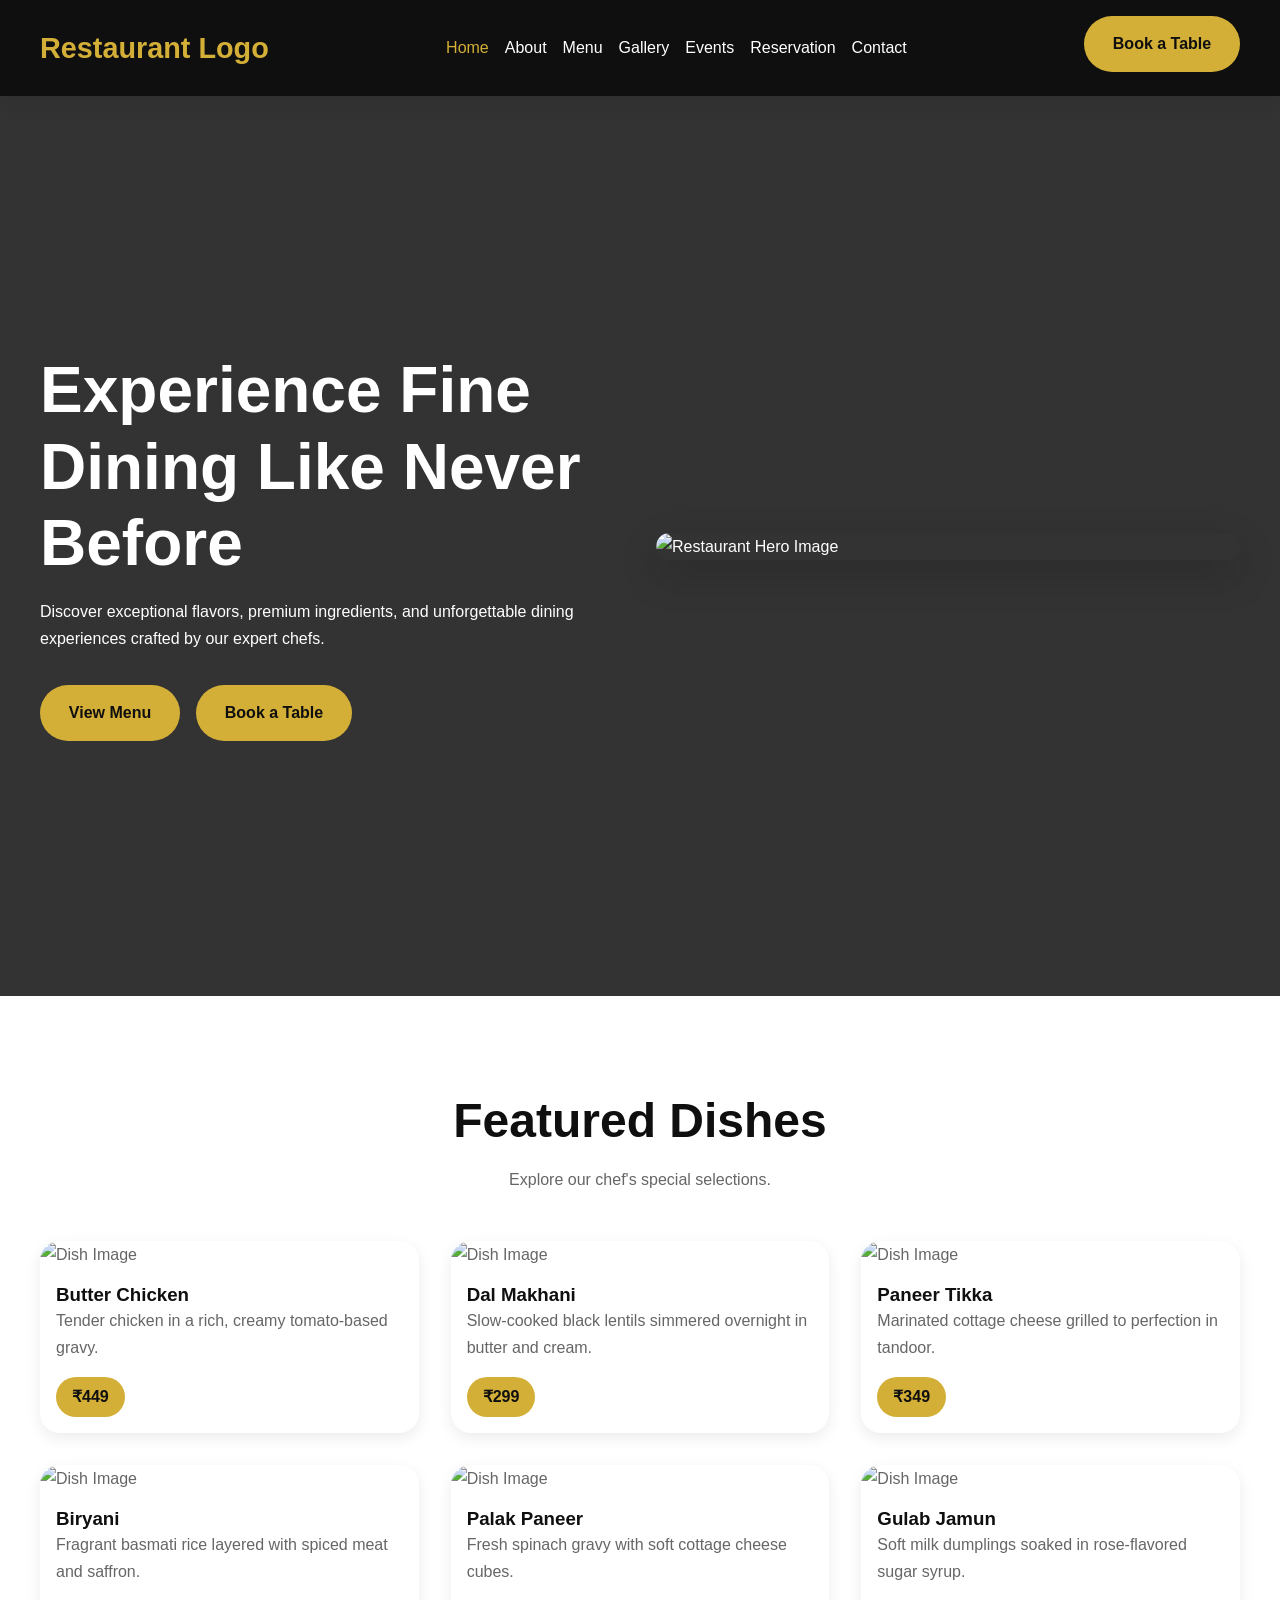
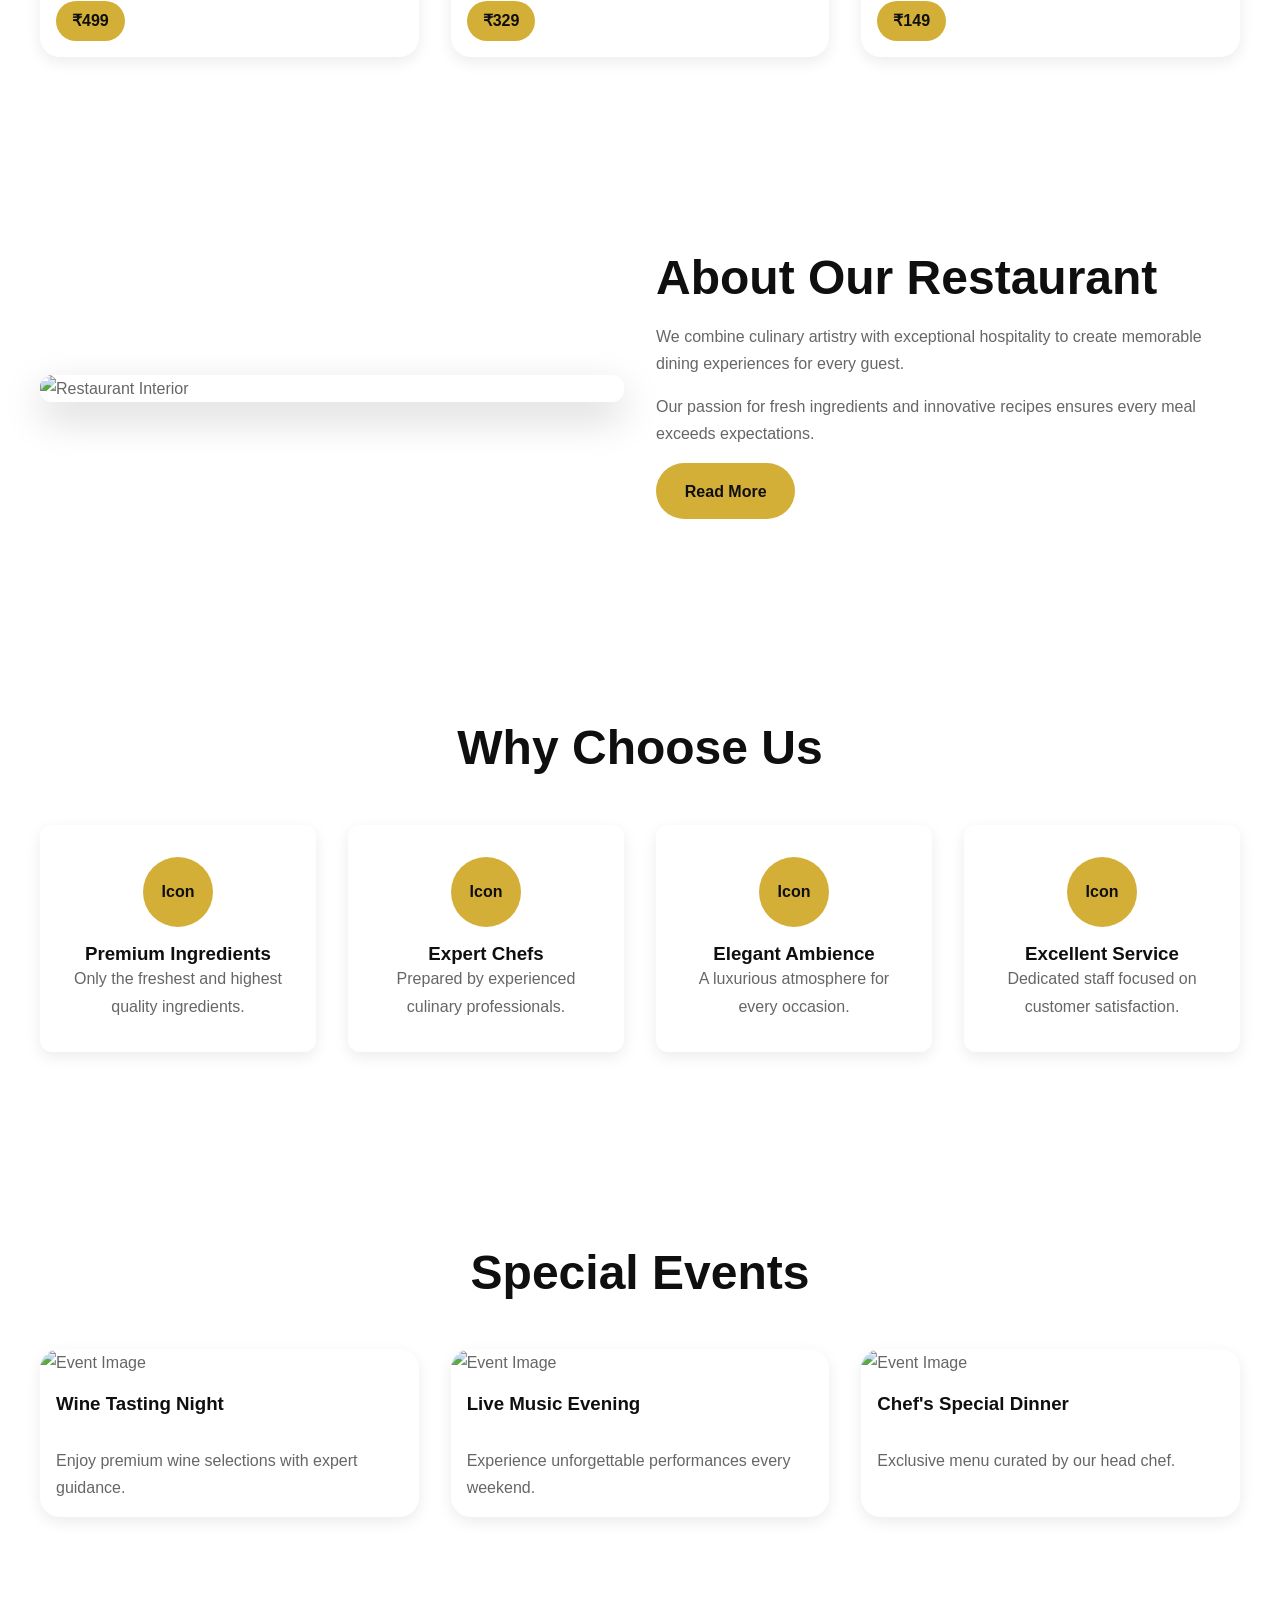
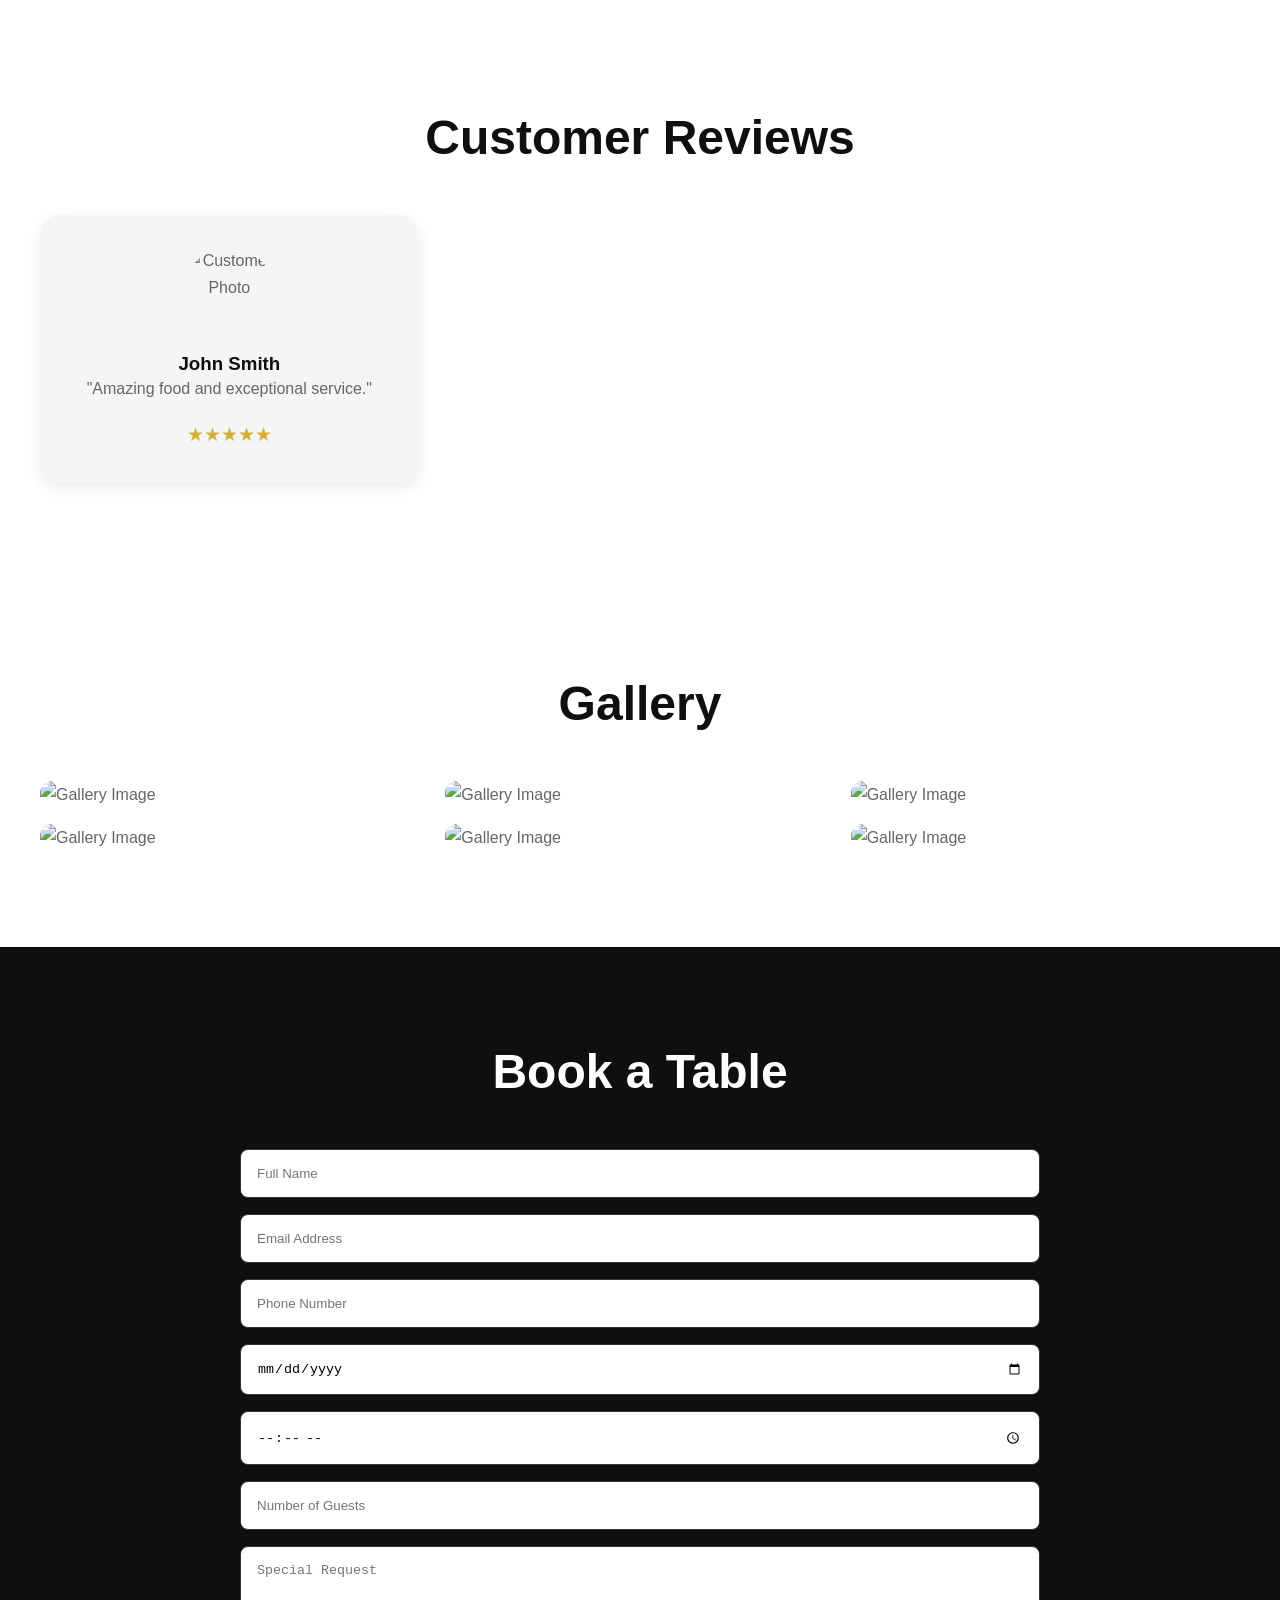
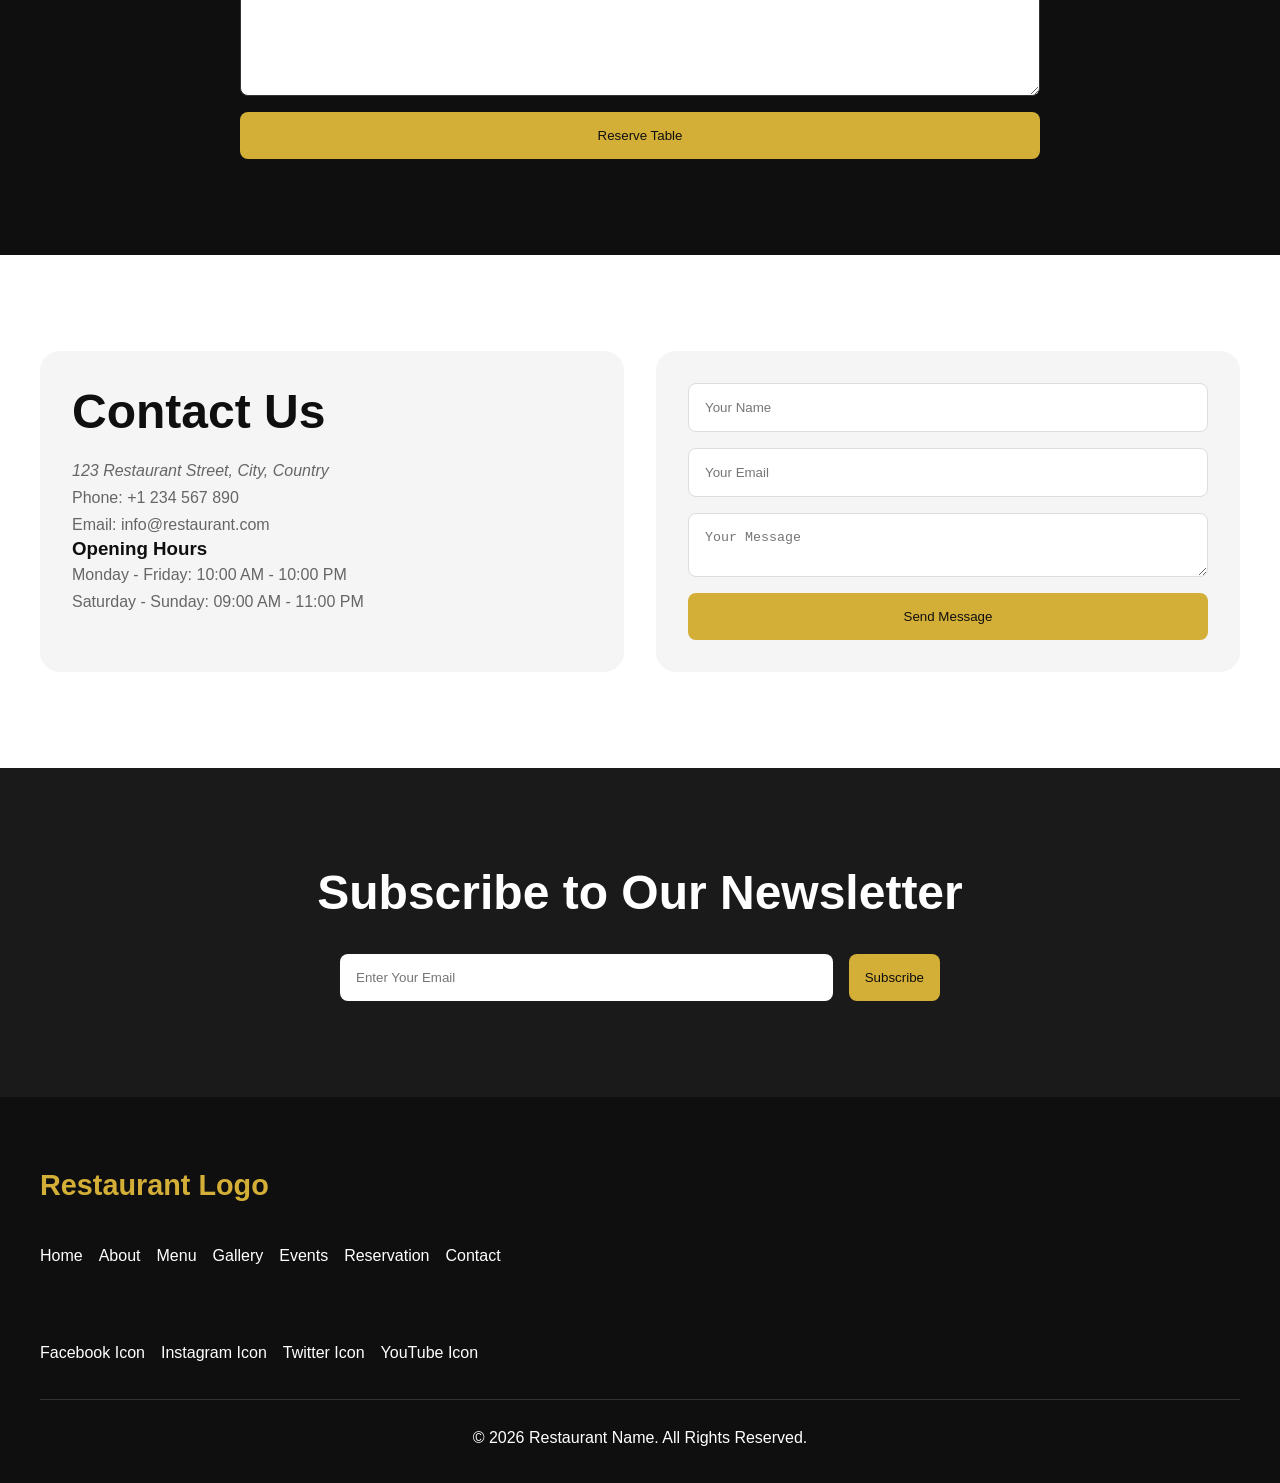
==== index.html @ 1b58ca11 "Add files via upload" ====
<!DOCTYPE html>
<html lang="en">
<head>
    <meta charset="UTF-8">
    <meta name="viewport" content="width=device-width, initial-scale=1.0">
    <meta name="description" content="Premium Restaurant Website">
    <title>Restaurant Website</title>
    <link rel="stylesheet" href="style.css">
</head>
<body>

    <!-- Header -->
    <header id="header" class="site-header">
        <div class="container">
            <div class="logo">
                <a href="#">Restaurant Logo</a>
            </div>

            <nav class="main-navigation" aria-label="Main Navigation">
                <ul class="nav-menu">
                    <li><a href="#home">Home</a></li>
                    <li><a href="#about">About</a></li>
                    <li><a href="#menu">Menu</a></li>
                    <li><a href="#gallery">Gallery</a></li>
                    <li><a href="#events">Events</a></li>
                    <li><a href="#reservation">Reservation</a></li>
                    <li><a href="#contact">Contact</a></li>
                </ul>
            </nav>

            <div class="header-action">
                <a href="#reservation" class="btn btn-book-table">Book a Table</a>
            </div>
        </div>
    </header>

    <main>

        <!-- Hero Section -->
        <section id="home" class="hero-section">
            <div class="container">
                <div class="hero-content">
                    <h1>Experience Fine Dining Like Never Before</h1>
                    <p>
                        Discover exceptional flavors, premium ingredients,
                        and unforgettable dining experiences crafted by our expert chefs.
                    </p>

                    <div class="hero-buttons">
                        <a href="#menu" class="btn btn-primary">View Menu</a>
                        <a href="#reservation" class="btn btn-secondary">Book a Table</a>
                    </div>
                </div>

                <div class="hero-image">
                    <img src="https://via.placeholder.com/800x600" alt="Restaurant Hero Image">
                </div>
            </div>
        </section>

        <!-- Featured Dishes -->
        <section id="menu" class="featured-dishes-section">
            <div class="container">
                <header class="section-header">
                    <h2>Featured Dishes</h2>
                    <p>Explore our chef's special selections.</p>
                </header>

                <div class="dishes-grid">

                    <article class="dish-card">
                        <img src="https://via.placeholder.com/400x300" alt="Dish Image">
                        <h3>Butter Chicken</h3>
                        <p>Tender chicken in a rich, creamy tomato-based gravy.</p>
                        <span class="price">₹449</span>
                    </article>

                    <article class="dish-card">
                        <img src="https://via.placeholder.com/400x300" alt="Dish Image">
                        <h3>Dal Makhani</h3>
                        <p>Slow-cooked black lentils simmered overnight in butter and cream.</p>
                        <span class="price">₹299</span>
                    </article>

                    <article class="dish-card">
                        <img src="https://via.placeholder.com/400x300" alt="Dish Image">
                        <h3>Paneer Tikka</h3>
                        <p>Marinated cottage cheese grilled to perfection in tandoor.</p>
                        <span class="price">₹349</span>
                    </article>

                    <article class="dish-card">
                        <img src="https://via.placeholder.com/400x300" alt="Dish Image">
                        <h3>Biryani</h3>
                        <p>Fragrant basmati rice layered with spiced meat and saffron.</p>
                        <span class="price">₹499</span>
                    </article>

                    <article class="dish-card">
                        <img src="https://via.placeholder.com/400x300" alt="Dish Image">
                        <h3>Palak Paneer</h3>
                        <p>Fresh spinach gravy with soft cottage cheese cubes.</p>
                        <span class="price">₹329</span>
                    </article>

                    <article class="dish-card">
                        <img src="https://via.placeholder.com/400x300" alt="Dish Image">
                        <h3>Gulab Jamun</h3>
                        <p>Soft milk dumplings soaked in rose-flavored sugar syrup.</p>
                        <span class="price">₹149</span>
                    </article>

                </div>
            </div>
        </section>

        <!-- About Preview -->
        <section id="about" class="about-preview-section">
            <div class="container">

                <div class="about-image">
                    <img src="https://via.placeholder.com/700x500" alt="Restaurant Interior">
                </div>

                <div class="about-content">
                    <h2>About Our Restaurant</h2>
                    <p>
                        We combine culinary artistry with exceptional hospitality
                        to create memorable dining experiences for every guest.
                    </p>

                    <p>
                        Our passion for fresh ingredients and innovative recipes
                        ensures every meal exceeds expectations.
                    </p>

                    <a href="#" class="btn btn-read-more">Read More</a>
                </div>

            </div>
        </section>

        <!-- Why Choose Us -->
        <section id="why-choose-us" class="why-choose-us-section">
            <div class="container">

                <header class="section-header">
                    <h2>Why Choose Us</h2>
                </header>

                <div class="features-grid">

                    <article class="feature-box">
                        <div class="icon-placeholder">Icon</div>
                        <h3>Premium Ingredients</h3>
                        <p>Only the freshest and highest quality ingredients.</p>
                    </article>

                    <article class="feature-box">
                        <div class="icon-placeholder">Icon</div>
                        <h3>Expert Chefs</h3>
                        <p>Prepared by experienced culinary professionals.</p>
                    </article>

                    <article class="feature-box">
                        <div class="icon-placeholder">Icon</div>
                        <h3>Elegant Ambience</h3>
                        <p>A luxurious atmosphere for every occasion.</p>
                    </article>

                    <article class="feature-box">
                        <div class="icon-placeholder">Icon</div>
                        <h3>Excellent Service</h3>
                        <p>Dedicated staff focused on customer satisfaction.</p>
                    </article>

                </div>

            </div>
        </section>

        <!-- Special Events -->
        <section id="events" class="special-events-section">
            <div class="container">

                <header class="section-header">
                    <h2>Special Events</h2>
                </header>

                <div class="events-grid">

                    <article class="event-card">
                        <img src="https://via.placeholder.com/500x350" alt="Event Image">
                        <h3>Wine Tasting Night</h3>
                        <p>Enjoy premium wine selections with expert guidance.</p>
                    </article>

                    <article class="event-card">
                        <img src="https://via.placeholder.com/500x350" alt="Event Image">
                        <h3>Live Music Evening</h3>
                        <p>Experience unforgettable performances every weekend.</p>
                    </article>

                    <article class="event-card">
                        <img src="https://via.placeholder.com/500x350" alt="Event Image">
                        <h3>Chef's Special Dinner</h3>
                        <p>Exclusive menu curated by our head chef.</p>
                    </article>

                </div>

            </div>
        </section>

        <!-- Customer Reviews -->
        <section id="reviews" class="customer-reviews-section">
            <div class="container">

                <header class="section-header">
                    <h2>Customer Reviews</h2>
                </header>

                <div class="reviews-grid">

                    <article class="testimonial-card">
                        <img src="https://via.placeholder.com/100" alt="Customer Photo">
                        <h3>John Smith</h3>
                        <p>"Amazing food and exceptional service."</p>
                        <div class="rating-placeholder">★★★★★</div>
                    </article>

                    <article class="testimonial-card">
                        <img src="https://via.placeholder.com/100" alt="Customer Photo">
                        <h3>Emily Johnson</h3>
                        <p>"Beautiful atmosphere and delicious dishes."</p>
                        <div class="rating-placeholder">★★★★★</div>
                    </article>

                    <article class="testimonial-card">
                        <img src="https://via.placeholder.com/100" alt="Customer Photo">
                        <h3>Michael Brown</h3>
                        <p>"A perfect place for family dinners and celebrations."</p>
                        <div class="rating-placeholder">★★★★★</div>
                    </article>

                </div>

            </div>
        </section>

        <!-- Gallery Preview -->
        <section id="gallery" class="gallery-preview-section">
            <div class="container">

                <header class="section-header">
                    <h2>Gallery</h2>
                </header>

                <div class="gallery-grid">
                    <img src="https://via.placeholder.com/400x300" alt="Gallery Image">
                    <img src="https://via.placeholder.com/400x300" alt="Gallery Image">
                    <img src="https://via.placeholder.com/400x300" alt="Gallery Image">
                    <img src="https://via.placeholder.com/400x300" alt="Gallery Image">
                    <img src="https://via.placeholder.com/400x300" alt="Gallery Image">
                    <img src="https://via.placeholder.com/400x300" alt="Gallery Image">
                </div>

            </div>
        </section>

        <!-- Reservation Section -->
        <section id="reservation" class="reservation-section">
            <div class="container">

                <header class="section-header">
                    <h2>Book a Table</h2>
                </header>

                <form class="reservation-form" action="#" method="post">

                    <input type="text" name="name" placeholder="Full Name" required>

                    <input type="email" name="email" placeholder="Email Address" required>

                    <input type="tel" name="phone" placeholder="Phone Number" required>

                    <input type="date" name="date" required>

                    <input type="time" name="time" required>

                    <input type="number" name="guests" placeholder="Number of Guests" min="1" required>

                    <textarea name="special-request" placeholder="Special Request"></textarea>

                    <button type="submit">Reserve Table</button>

                </form>

            </div>
        </section>

        <!-- Contact Section -->
        <section id="contact" class="contact-section">
            <div class="container">

                <div class="contact-info">
                    <h2>Contact Us</h2>

                    <address>
                        <p>123 Restaurant Street, City, Country</p>
                    </address>

                    <p>Phone: +1 234 567 890</p>
                    <p>Email: info@restaurant.com</p>

                    <div class="opening-hours">
                        <h3>Opening Hours</h3>
                        <p>Monday - Friday: 10:00 AM - 10:00 PM</p>
                        <p>Saturday - Sunday: 09:00 AM - 11:00 PM</p>
                    </div>
                </div>

                <div class="contact-form-wrapper">
                    <form class="contact-form" action="#" method="post">

                        <input type="text" name="name" placeholder="Your Name" required>

                        <input type="email" name="email" placeholder="Your Email" required>

                        <textarea name="message" placeholder="Your Message" required></textarea>

                        <button type="submit">Send Message</button>

                    </form>
                </div>

            </div>
        </section>

        <!-- Newsletter -->
        <section id="newsletter" class="newsletter-section">
            <div class="container">

                <h2>Subscribe to Our Newsletter</h2>

                <form class="newsletter-form" action="#" method="post">
                    <input type="email" name="newsletter-email" placeholder="Enter Your Email" required>
                    <button type="submit">Subscribe</button>
                </form>

            </div>
        </section>

    </main>

    <!-- Footer -->
    <footer id="footer" class="site-footer">
        <div class="container">

            <div class="footer-logo">
                <a href="#">Restaurant Logo</a>
            </div>

            <nav class="footer-navigation" aria-label="Footer Navigation">
                <ul class="footer-links">
                    <li><a href="#home">Home</a></li>
                    <li><a href="#about">About</a></li>
                    <li><a href="#menu">Menu</a></li>
                    <li><a href="#gallery">Gallery</a></li>
                    <li><a href="#events">Events</a></li>
                    <li><a href="#reservation">Reservation</a></li>
                    <li><a href="#contact">Contact</a></li>
                </ul>
            </nav>

            <aside class="social-media">
                <h3>Follow Us</h3>
                <ul class="social-icons">
                    <li><a href="#">Facebook Icon</a></li>
                    <li><a href="#">Instagram Icon</a></li>
                    <li><a href="#">Twitter Icon</a></li>
                    <li><a href="#">YouTube Icon</a></li>
                </ul>
            </aside>

            <div class="footer-bottom">
                <p>&copy; 2026 Restaurant Name. All Rights Reserved.</p>
            </div>

        </div>
    </footer>
<script src="script.js"></script>
</body>
</html>
---- style.css ----
/* ==================================================
   GLOBAL STYLES
================================================== */

:root {
    --color-black: #0f0f0f;
    --color-dark: #1a1a1a;
    --color-gold: #d4af37;
    --color-gold-light: #e8c766;
    --color-white: #ffffff;
    --color-gray: #f5f5f5;
    --color-text: #666666;

    --shadow-sm: 0 5px 15px rgba(0,0,0,0.08);
    --shadow-md: 0 10px 30px rgba(0,0,0,0.12);
    --shadow-lg: 0 15px 40px rgba(0,0,0,0.18);

    --radius-sm: 8px;
    --radius-md: 12px;
    --radius-lg: 20px;

    --transition: all 0.3s ease;
    --container-width: 1200px;
}

html {
    scroll-behavior: smooth;
}

*,
*::before,
*::after {
    margin: 0;
    padding: 0;
    box-sizing: border-box;
}

body {
    font-family: "Segoe UI", Arial, sans-serif;
    background-color: var(--color-white);
    color: var(--color-text);
    line-height: 1.7;
    overflow-x: hidden;
}

img {
    width: 100%;
    display: block;
    border-radius: var(--radius-md);
}

a {
    text-decoration: none;
    transition: var(--transition);
}

ul {
    list-style: none;
}

.container {
    width: min(100% - 2rem, var(--container-width));
    margin-inline: auto;
}

section {
    padding: 4rem 0;
}

h1,
h2,
h3,
h4 {
    color: var(--color-black);
    line-height: 1.2;
}

h1 {
    font-size: clamp(2.5rem, 5vw, 4.5rem);
}

h2 {
    font-size: clamp(2rem, 4vw, 3rem);
    margin-bottom: 1rem;
}

.section-header {
    text-align: center;
    margin-bottom: 3rem;
}

.btn {
    display: inline-block;
    padding: 0.9rem 1.8rem;
    border-radius: 999px;
    font-weight: 600;
    transition: var(--transition);
    cursor: pointer;
    border: none;
}

.btn-primary,
.btn-book-table,
.btn-secondary,
.btn-read-more {
    background: var(--color-gold);
    color: var(--color-black);
}

.btn:hover,
button:hover {
    transform: translateY(-3px);
    box-shadow: var(--shadow-md);
}

button {
    cursor: pointer;
    transition: var(--transition);
}

/* ==================================================
   HEADER
================================================== */

.site-header {
    position: sticky;
    top: 0;
    z-index: 1000;
    background: var(--color-black);
    box-shadow: var(--shadow-sm);
}

.site-header .container {
    display: flex;
    flex-direction: column;
    gap: 1rem;
    padding: 1rem 0;
}

.logo a {
    color: var(--color-gold);
    font-size: 1.8rem;
    font-weight: 700;
}

.nav-menu {
    display: flex;
    flex-wrap: wrap;
    justify-content: center;
    gap: 1rem;
}

.nav-menu a {
    color: var(--color-white);
    font-weight: 500;
}

.nav-menu a:hover {
    color: var(--color-gold);
}

/* ==================================================
   HERO SECTION
================================================== */

.hero-section {
    min-height: 100vh;
    display: flex;
    align-items: center;
    background: linear-gradient(
        rgba(15,15,15,0.85),
        rgba(15,15,15,0.85)
    );
    color: var(--color-white);
}

.hero-section .container {
    display: grid;
    gap: 2rem;
    align-items: center;
}

.hero-content h1 {
    color: var(--color-white);
    margin-bottom: 1rem;
}

.hero-content p {
    margin-bottom: 2rem;
    max-width: 600px;
}

.hero-buttons {
    display: flex;
    flex-wrap: wrap;
    gap: 1rem;
}

.hero-image img {
    border-radius: var(--radius-lg);
    box-shadow: var(--shadow-lg);
}

/* ==================================================
   FEATURED DISHES
================================================== */

.dishes-grid {
    display: grid;
    gap: 2rem;
}

.dish-card {
    background: var(--color-white);
    border-radius: var(--radius-lg);
    overflow: hidden;
    box-shadow: var(--shadow-sm);
    transition: var(--transition);
    position: relative;
}

.dish-card:hover {
    transform: translateY(-10px);
    box-shadow: var(--shadow-lg);
}

.dish-card h3,
.dish-card p,
.dish-card .price {
    padding-inline: 1rem;
}

.dish-card h3 {
    margin-top: 1rem;
}

.price {
    display: inline-block;
    margin: 1rem;
    background: var(--color-gold);
    color: var(--color-black);
    padding: 0.4rem 1rem;
    border-radius: 999px;
    font-weight: 700;
}

/* ==================================================
   ABOUT SECTION
================================================== */

.about-preview-section .container {
    display: grid;
    gap: 2rem;
    align-items: center;
}

.about-content p {
    margin-bottom: 1rem;
}

.about-image img {
    box-shadow: var(--shadow-lg);
}

/* ==================================================
   WHY CHOOSE US
================================================== */

.features-grid {
    display: grid;
    gap: 2rem;
}

.feature-box {
    background: var(--color-white);
    padding: 2rem;
    text-align: center;
    border-radius: var(--radius-md);
    box-shadow: var(--shadow-sm);
    transition: var(--transition);
}

.feature-box:hover {
    transform: translateY(-8px);
    box-shadow: var(--shadow-lg);
}

.icon-placeholder {
    width: 70px;
    height: 70px;
    margin: 0 auto 1rem;
    border-radius: 50%;
    background: var(--color-gold);
    color: var(--color-black);
    display: grid;
    place-items: center;
    font-weight: bold;
}

/* ==================================================
   EVENTS
================================================== */

.events-grid {
    display: grid;
    gap: 2rem;
}

.event-card {
    overflow: hidden;
    background: var(--color-white);
    border-radius: var(--radius-lg);
    box-shadow: var(--shadow-sm);
    transition: var(--transition);
}

.event-card:hover {
    transform: translateY(-8px);
    box-shadow: var(--shadow-lg);
}

.event-card h3,
.event-card p {
    padding: 1rem;
}

/* ==================================================
   TESTIMONIALS
================================================== */

.reviews-grid {
    display: grid;
    gap: 2rem;
}

.testimonial-card {
    background: var(--color-gray);
    padding: 2rem;
    border-radius: var(--radius-lg);
    text-align: center;
    box-shadow: var(--shadow-sm);
}

.testimonial-card img {
    width: 90px;
    height: 90px;
    object-fit: cover;
    border-radius: 50%;
    margin: 0 auto 1rem;
}

.rating-placeholder {
    color: var(--color-gold);
    font-size: 1.2rem;
    margin-top: 1rem;
}

/* ==================================================
   GALLERY
================================================== */

.gallery-grid {
    display: grid;
    gap: 1rem;
}

.gallery-grid img {
    transition: var(--transition);
    overflow: hidden;
}

.gallery-grid img:hover {
    transform: scale(1.05);
}

/* ==================================================
   RESERVATION
================================================== */

.reservation-section {
    background: var(--color-black);
    color: var(--color-white);
}

.reservation-section h2 {
    color: var(--color-white);
}

.reservation-form {
    display: grid;
    gap: 1rem;
    max-width: 800px;
    margin: auto;
}

.reservation-form input,
.reservation-form textarea {
    padding: 1rem;
    border: 1px solid #333;
    border-radius: var(--radius-sm);
    outline: none;
}

.reservation-form textarea {
    min-height: 150px;
    resize: vertical;
}

.reservation-form button {
    background: var(--color-gold);
    color: var(--color-black);
    padding: 1rem;
    border: none;
    border-radius: var(--radius-sm);
}

/* ==================================================
   CONTACT
================================================== */

.contact-section .container {
    display: grid;
    gap: 2rem;
}

.contact-info,
.contact-form-wrapper {
    background: var(--color-gray);
    padding: 2rem;
    border-radius: var(--radius-lg);
}

.contact-form {
    display: grid;
    gap: 1rem;
}

.contact-form input,
.contact-form textarea {
    padding: 1rem;
    border: 1px solid #ddd;
    border-radius: var(--radius-sm);
}

.contact-form button {
    background: var(--color-gold);
    color: var(--color-black);
    padding: 1rem;
    border: none;
    border-radius: var(--radius-sm);
}

/* ==================================================
   NEWSLETTER
================================================== */

.newsletter-section {
    background: var(--color-dark);
    color: var(--color-white);
    text-align: center;
}

.newsletter-section h2 {
    color: var(--color-white);
}

.newsletter-form {
    display: flex;
    flex-direction: column;
    gap: 1rem;
    max-width: 600px;
    margin: 2rem auto 0;
}

.newsletter-form input {
    padding: 1rem;
    border: none;
    border-radius: var(--radius-sm);
}

.newsletter-form button {
    background: var(--color-gold);
    color: var(--color-black);
    border: none;
    padding: 1rem;
    border-radius: var(--radius-sm);
}

/* ==================================================
   FOOTER
================================================== */

.site-footer {
    background: var(--color-black);
    color: var(--color-white);
    padding: 4rem 0 2rem;
}

.footer-logo a {
    color: var(--color-gold);
    font-size: 1.8rem;
    font-weight: 700;
}

.footer-navigation {
    margin: 2rem 0;
}

.footer-links {
    display: flex;
    flex-wrap: wrap;
    gap: 1rem;
}

.footer-links a,
.social-icons a {
    color: var(--color-white);
}

.footer-links a:hover,
.social-icons a:hover {
    color: var(--color-gold);
}

.social-icons {
    display: flex;
    gap: 1rem;
    margin: 1rem 0;
}

.footer-bottom {
    margin-top: 2rem;
    border-top: 1px solid #333;
    padding-top: 1.5rem;
    text-align: center;
}

/* ==================================================
   TABLET
================================================== */

@media (min-width: 768px) {

    .site-header .container {
        flex-direction: row;
        justify-content: space-between;
        align-items: center;
    }

    .hero-section .container,
    .about-preview-section .container,
    .contact-section .container {
        grid-template-columns: repeat(2, 1fr);
    }

    .dishes-grid,
    .features-grid,
    .gallery-grid {
        grid-template-columns: repeat(2, 1fr);
    }

    .events-grid,
    .reviews-grid {
        grid-template-columns: repeat(3, 1fr);
    }

    .newsletter-form {
        flex-direction: row;
    }

    .newsletter-form input {
        flex: 1;
    }
}

/* ==================================================
   DESKTOP
================================================== */

@media (min-width: 1024px) {

    section {
        padding: 6rem 0;
    }

    .dishes-grid {
        grid-template-columns: repeat(3, 1fr);
    }

    .features-grid {
        grid-template-columns: repeat(4, 1fr);
    }

    .gallery-grid {
        grid-template-columns: repeat(3, 1fr);
    }

    .hero-content {
        padding-right: 2rem;
    }
}
.sticky-active{
box-shadow:0 10px 20px rgba(0,0,0,.2);
}

.back-to-top{
position:fixed;
right:20px;
bottom:20px;
width:50px;
height:50px;
border:none;
border-radius:50%;
background:#d4af37;
cursor:pointer;
display:none;
z-index:9999;
font-size:20px;
}

.nav-menu a.active{
color:#d4af37;
}
.mobile-toggle{

display:none;

background:#d4af37;

border:none;

padding:10px 15px;

cursor:pointer;

font-size:22px;

}

.lightbox{

display:none;

position:fixed;

top:0;

left:0;

width:100%;

height:100%;

background:rgba(0,0,0,.9);

justify-content:center;

align-items:center;

z-index:99999;

}

.lightbox img{

max-width:90%;

max-height:90%;

}

@media(max-width:768px){

.mobile-toggle{

display:block;

}

.nav-menu{

display:none;

}

.nav-menu.mobile-active{

display:flex;

flex-direction:column;

width:100%;

}

}
.hidden-item{

opacity:0;

transform:translateY(40px);

transition:.6s;

}

.show-item{

opacity:1;

transform:translateY(0);

}

body{

opacity:0;

transition:.4s;

}

body.loaded{

opacity:1;

}
.small-nav{

padding:5px 0;

transition:.3s;

}

.btn{

position:relative;

overflow:hidden;

}

.ripple{

position:absolute;

border-radius:50%;

background:rgba(255,255,255,.5);

transform:scale(0);

animation:ripple .6s linear;

pointer-events:none;

}

@keyframes ripple{

to{

transform:scale(4);

opacity:0;

}

}
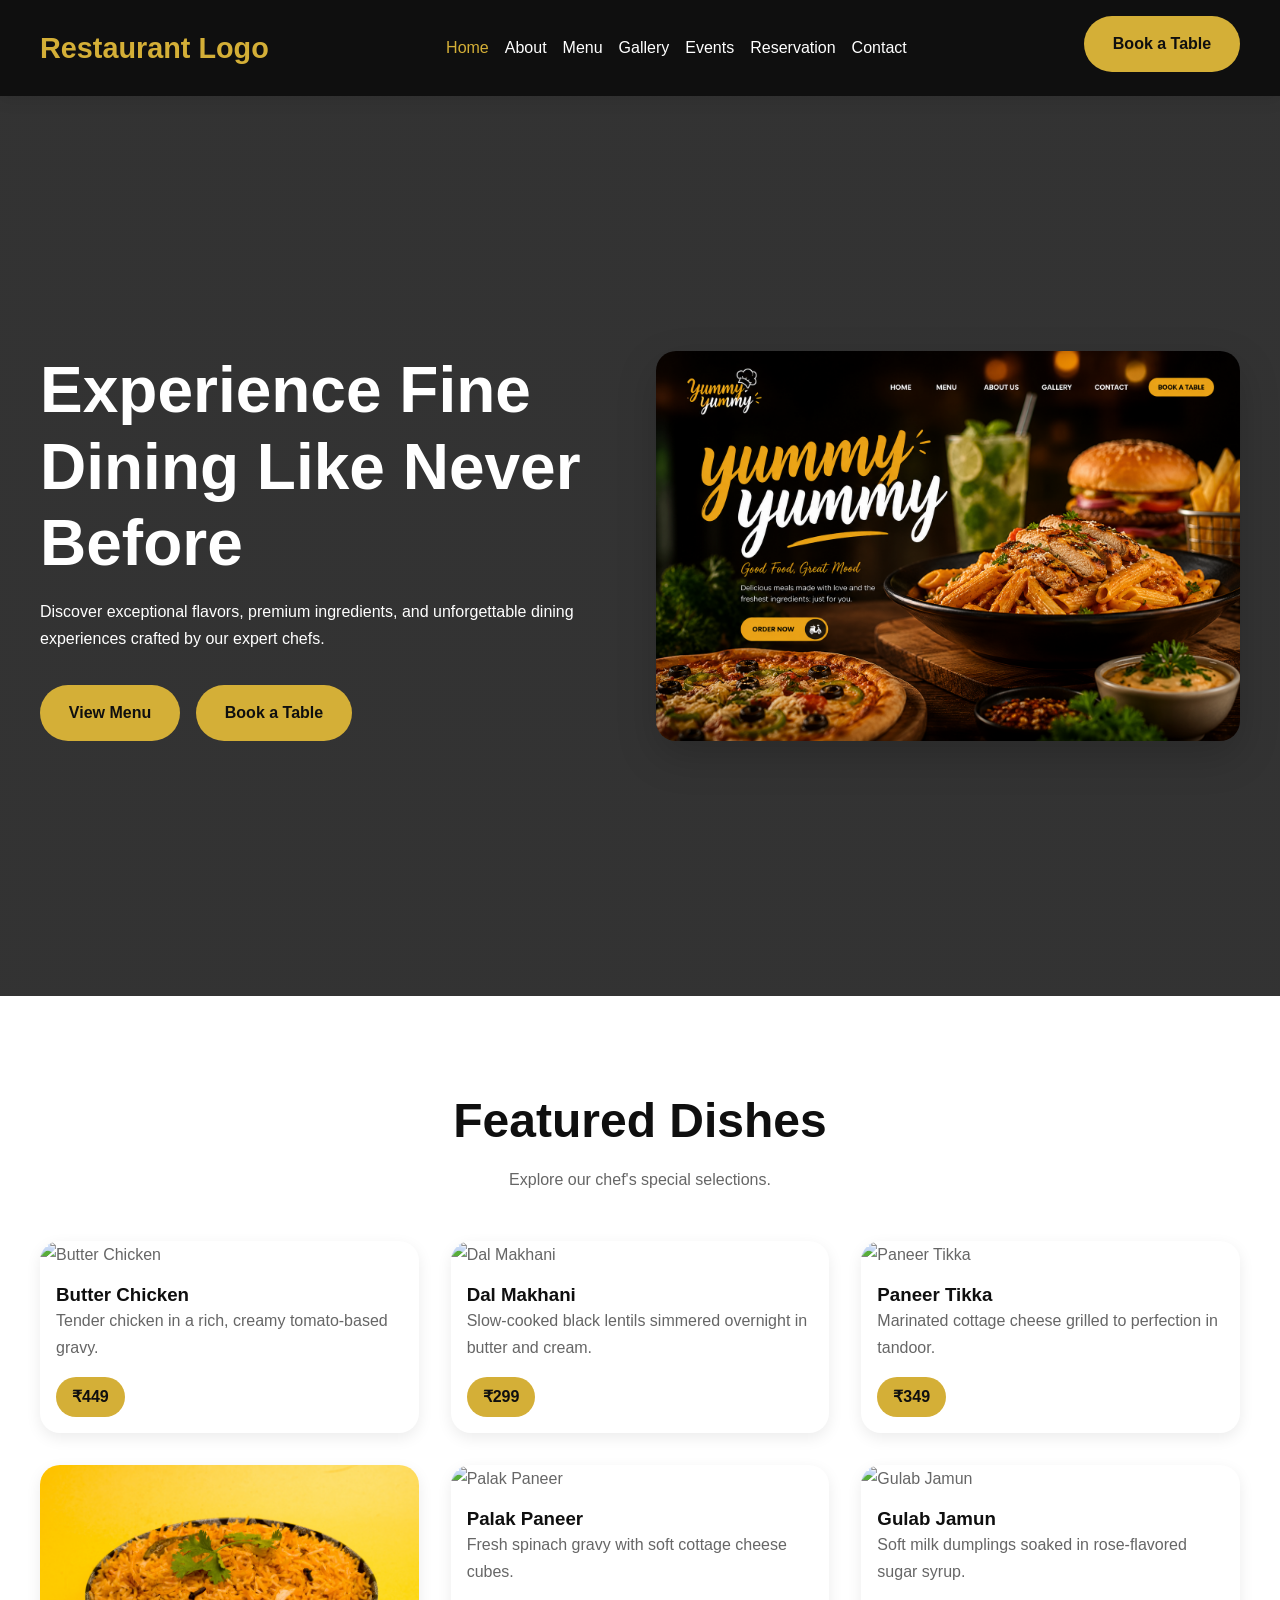
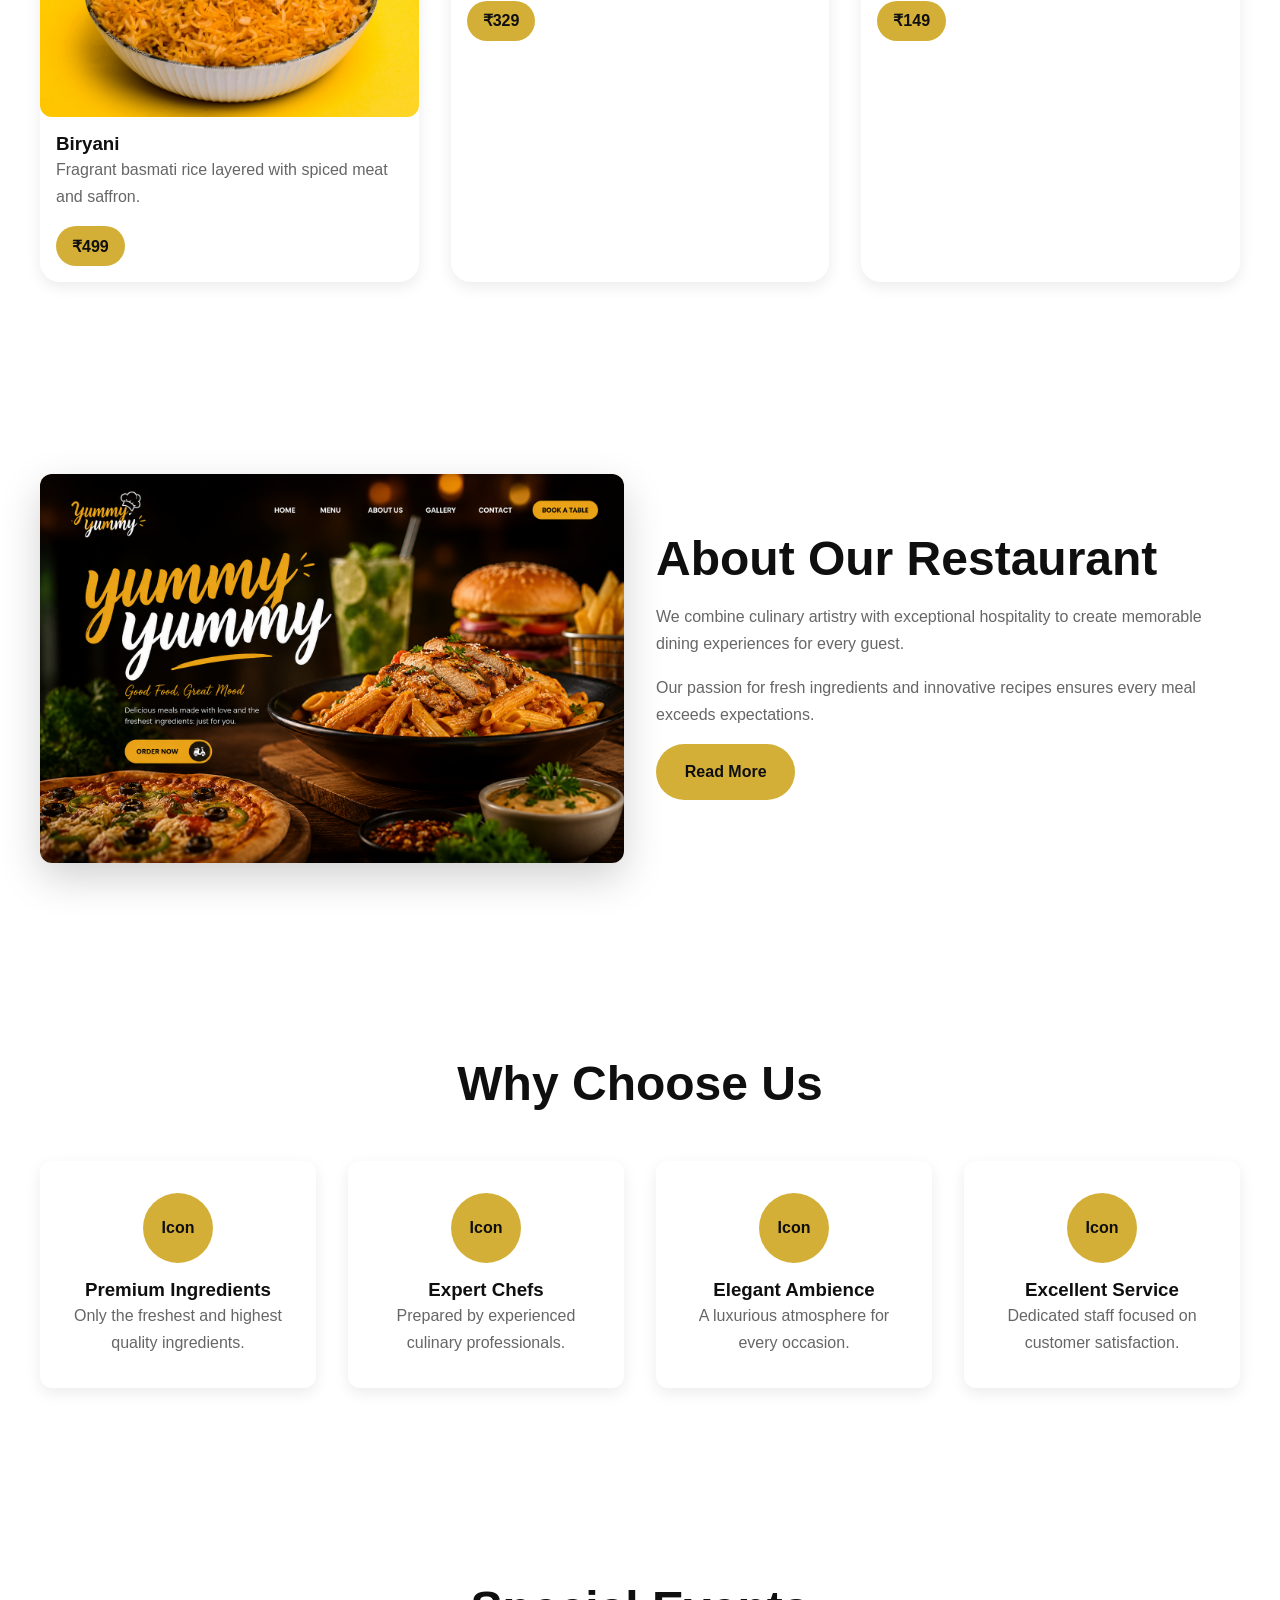
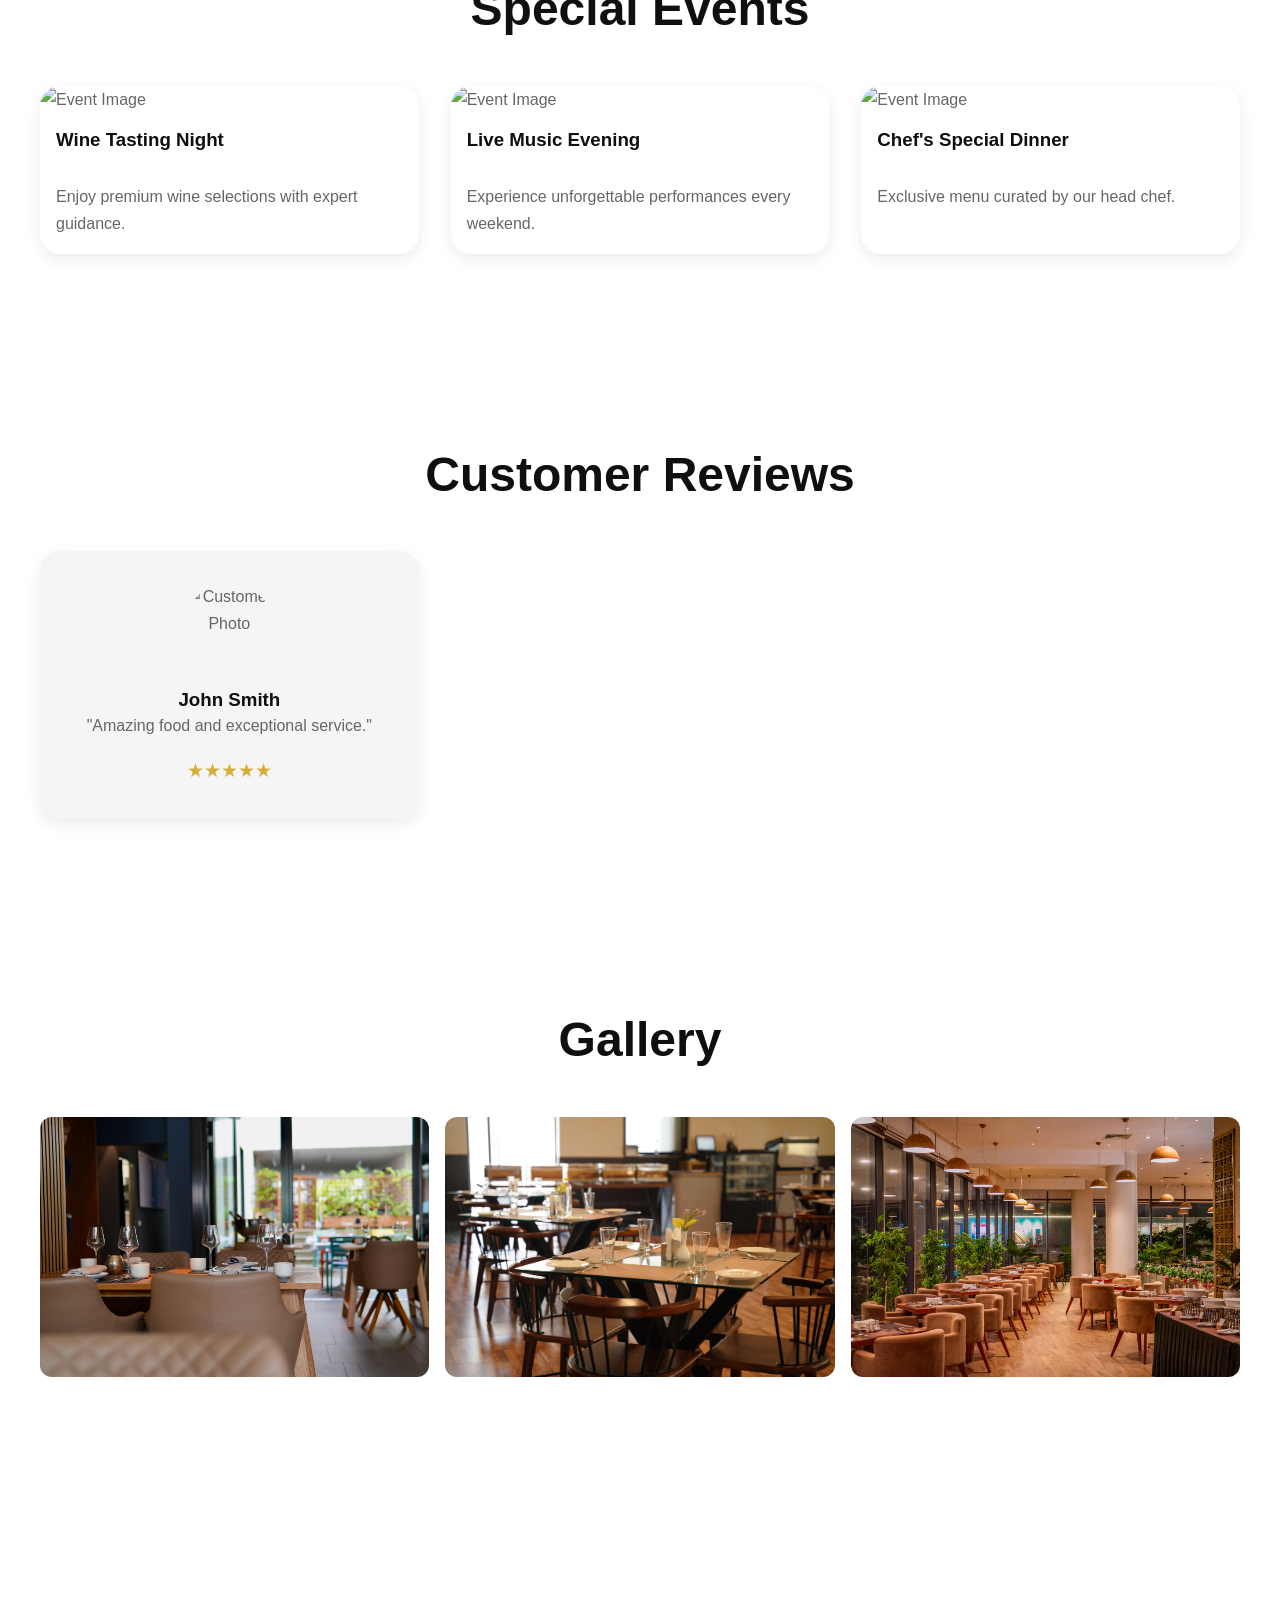
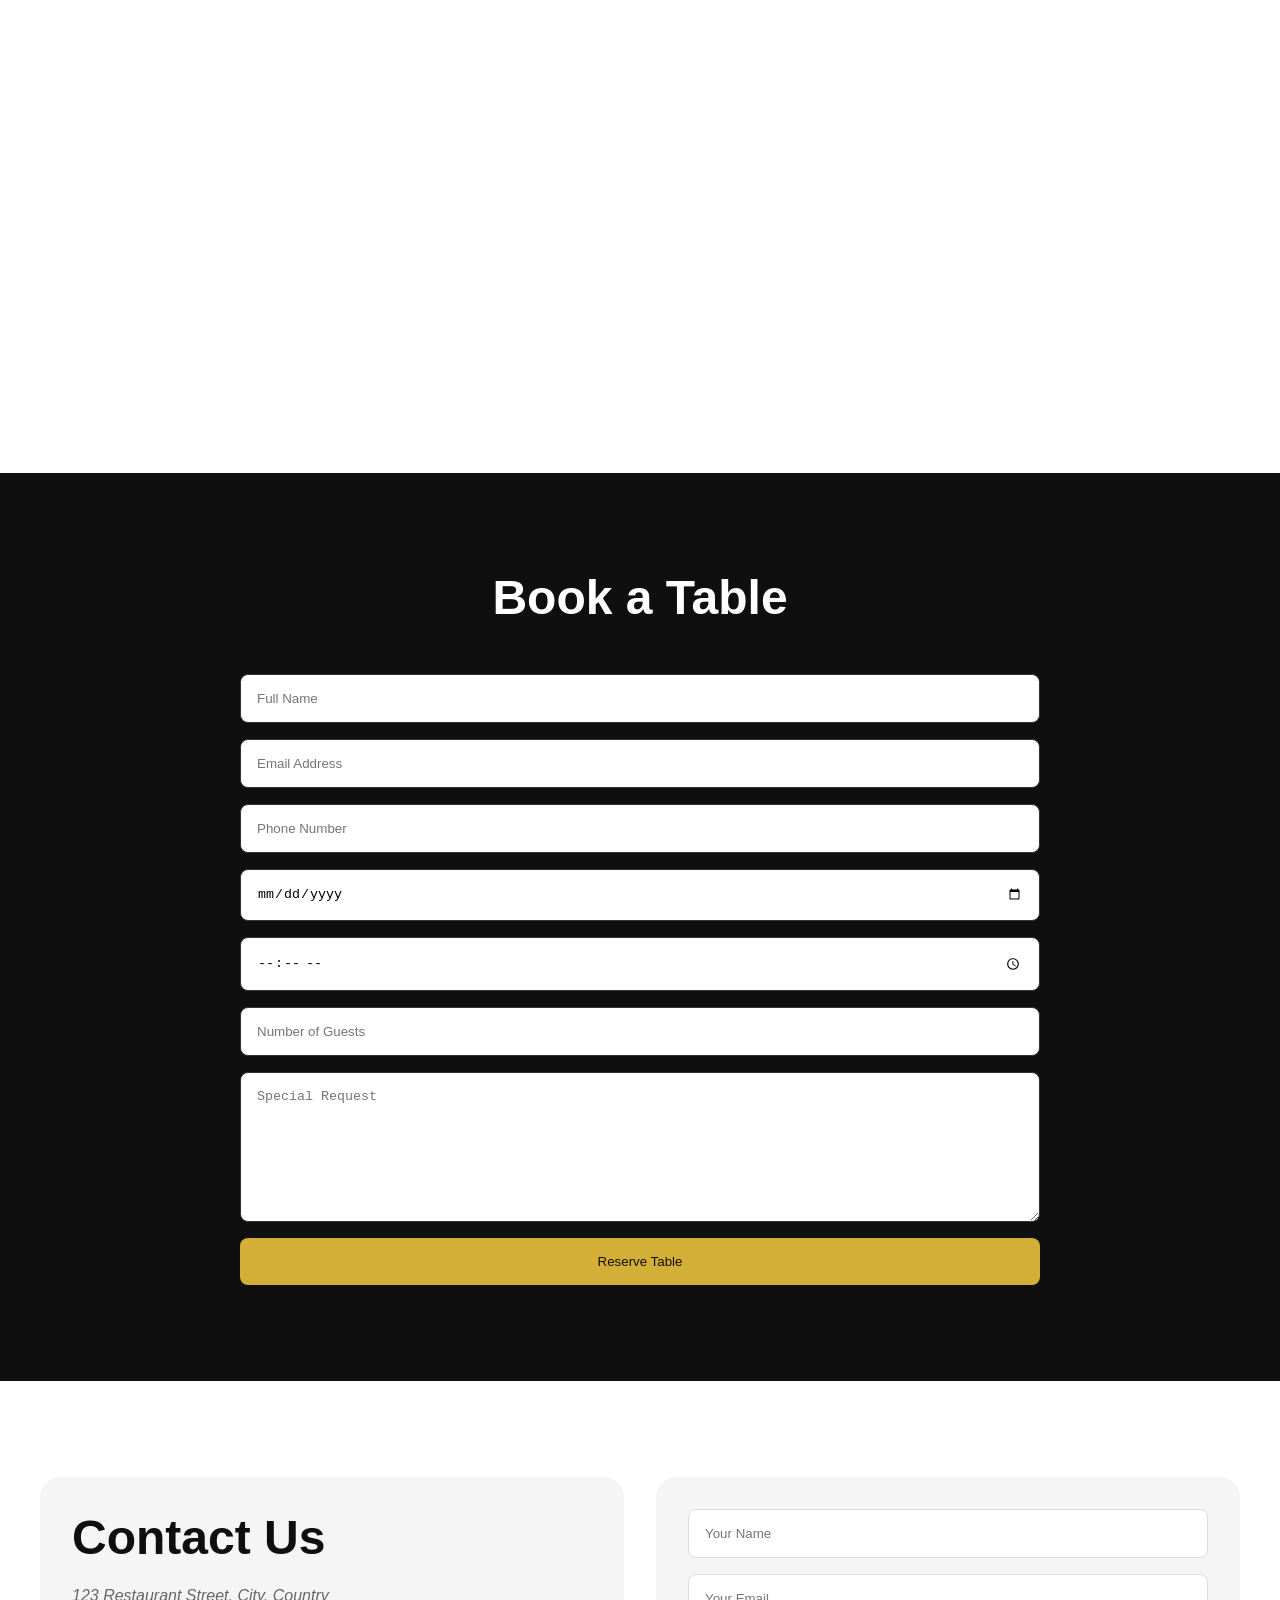
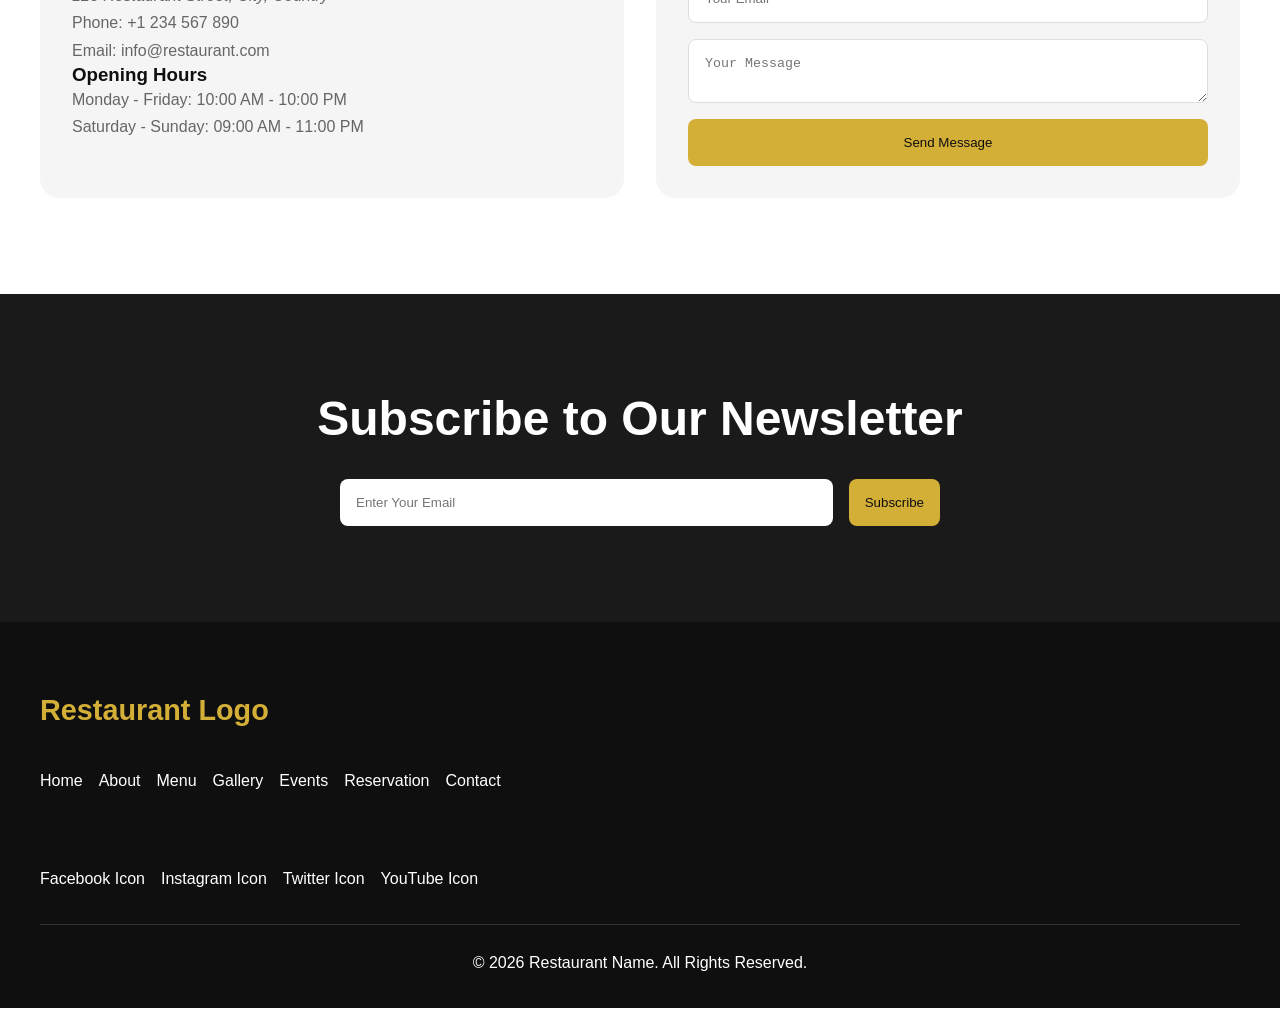
==== commit 2bd9ad02: "Add files via upload" ====
--- a/index.html
+++ b/index.html
@@ -53,7 +53,7 @@
                 </div>
 
                 <div class="hero-image">
-                    <img src="https://via.placeholder.com/800x600" alt="Restaurant Hero Image">
+                    <img src="images/yummy_yummy.png" alt="Restaurant Hero Image">
                 </div>
             </div>
         </section>
@@ -69,42 +69,42 @@
                 <div class="dishes-grid">
 
                     <article class="dish-card">
-                        <img src="https://via.placeholder.com/400x300" alt="Dish Image">
+                        <img src="images/butter_chiken.jpg" alt="Butter Chicken">
                         <h3>Butter Chicken</h3>
                         <p>Tender chicken in a rich, creamy tomato-based gravy.</p>
                         <span class="price">₹449</span>
                     </article>
 
                     <article class="dish-card">
-                        <img src="https://via.placeholder.com/400x300" alt="Dish Image">
+                        <img src="images/daal_makhni.jpg" alt="Dal Makhani">
                         <h3>Dal Makhani</h3>
                         <p>Slow-cooked black lentils simmered overnight in butter and cream.</p>
                         <span class="price">₹299</span>
                     </article>
 
                     <article class="dish-card">
-                        <img src="https://via.placeholder.com/400x300" alt="Dish Image">
+                        <img src="images/paneer_tikka.jpg" alt="Paneer Tikka">
                         <h3>Paneer Tikka</h3>
                         <p>Marinated cottage cheese grilled to perfection in tandoor.</p>
                         <span class="price">₹349</span>
                     </article>
 
                     <article class="dish-card">
-                        <img src="https://via.placeholder.com/400x300" alt="Dish Image">
+                        <img src="images/biriyani.jpg" alt="Biryani">
                         <h3>Biryani</h3>
                         <p>Fragrant basmati rice layered with spiced meat and saffron.</p>
                         <span class="price">₹499</span>
                     </article>
 
                     <article class="dish-card">
-                        <img src="https://via.placeholder.com/400x300" alt="Dish Image">
+                        <img src="images/palak_panir.jpg" alt="Palak Paneer">
                         <h3>Palak Paneer</h3>
                         <p>Fresh spinach gravy with soft cottage cheese cubes.</p>
                         <span class="price">₹329</span>
                     </article>
 
                     <article class="dish-card">
-                        <img src="https://via.placeholder.com/400x300" alt="Dish Image">
+                        <img src="images/gulab_jamun.jpg" alt="Gulab Jamun">
                         <h3>Gulab Jamun</h3>
                         <p>Soft milk dumplings soaked in rose-flavored sugar syrup.</p>
                         <span class="price">₹149</span>
@@ -119,7 +119,7 @@
             <div class="container">
 
                 <div class="about-image">
-                    <img src="https://via.placeholder.com/700x500" alt="Restaurant Interior">
+                    <img src="images/yummy_yummy.png" alt="Restaurant Interior">
                 </div>
 
                 <div class="about-content">
@@ -257,12 +257,12 @@
                 </header>
 
                 <div class="gallery-grid">
-                    <img src="https://via.placeholder.com/400x300" alt="Gallery Image">
-                    <img src="https://via.placeholder.com/400x300" alt="Gallery Image">
-                    <img src="https://via.placeholder.com/400x300" alt="Gallery Image">
-                    <img src="https://via.placeholder.com/400x300" alt="Gallery Image">
-                    <img src="https://via.placeholder.com/400x300" alt="Gallery Image">
-                    <img src="https://via.placeholder.com/400x300" alt="Gallery Image">
+                    <img src="images/pexels-dominik-schmid-2159261007-36422979.jpg" alt="Gallery Image">
+                    <img src="images/pexels-dpsinghbhullar-34252330.jpg" alt="Gallery Image">
+                    <img src="images/pexels-th-nh-nguy-n-719702942-19456977.jpg" alt="Gallery Image">
+                    <img src="images/pexels-tonive-14885418.jpg" alt="Gallery Image">
+                    <img src="images/pexels-bruna-fossile-183845208-29707940.jpg" alt="Gallery Image">
+                    <img src="images/pexels-crysnet-11653545.jpg" alt="Gallery Image">
                 </div>
 
             </div>
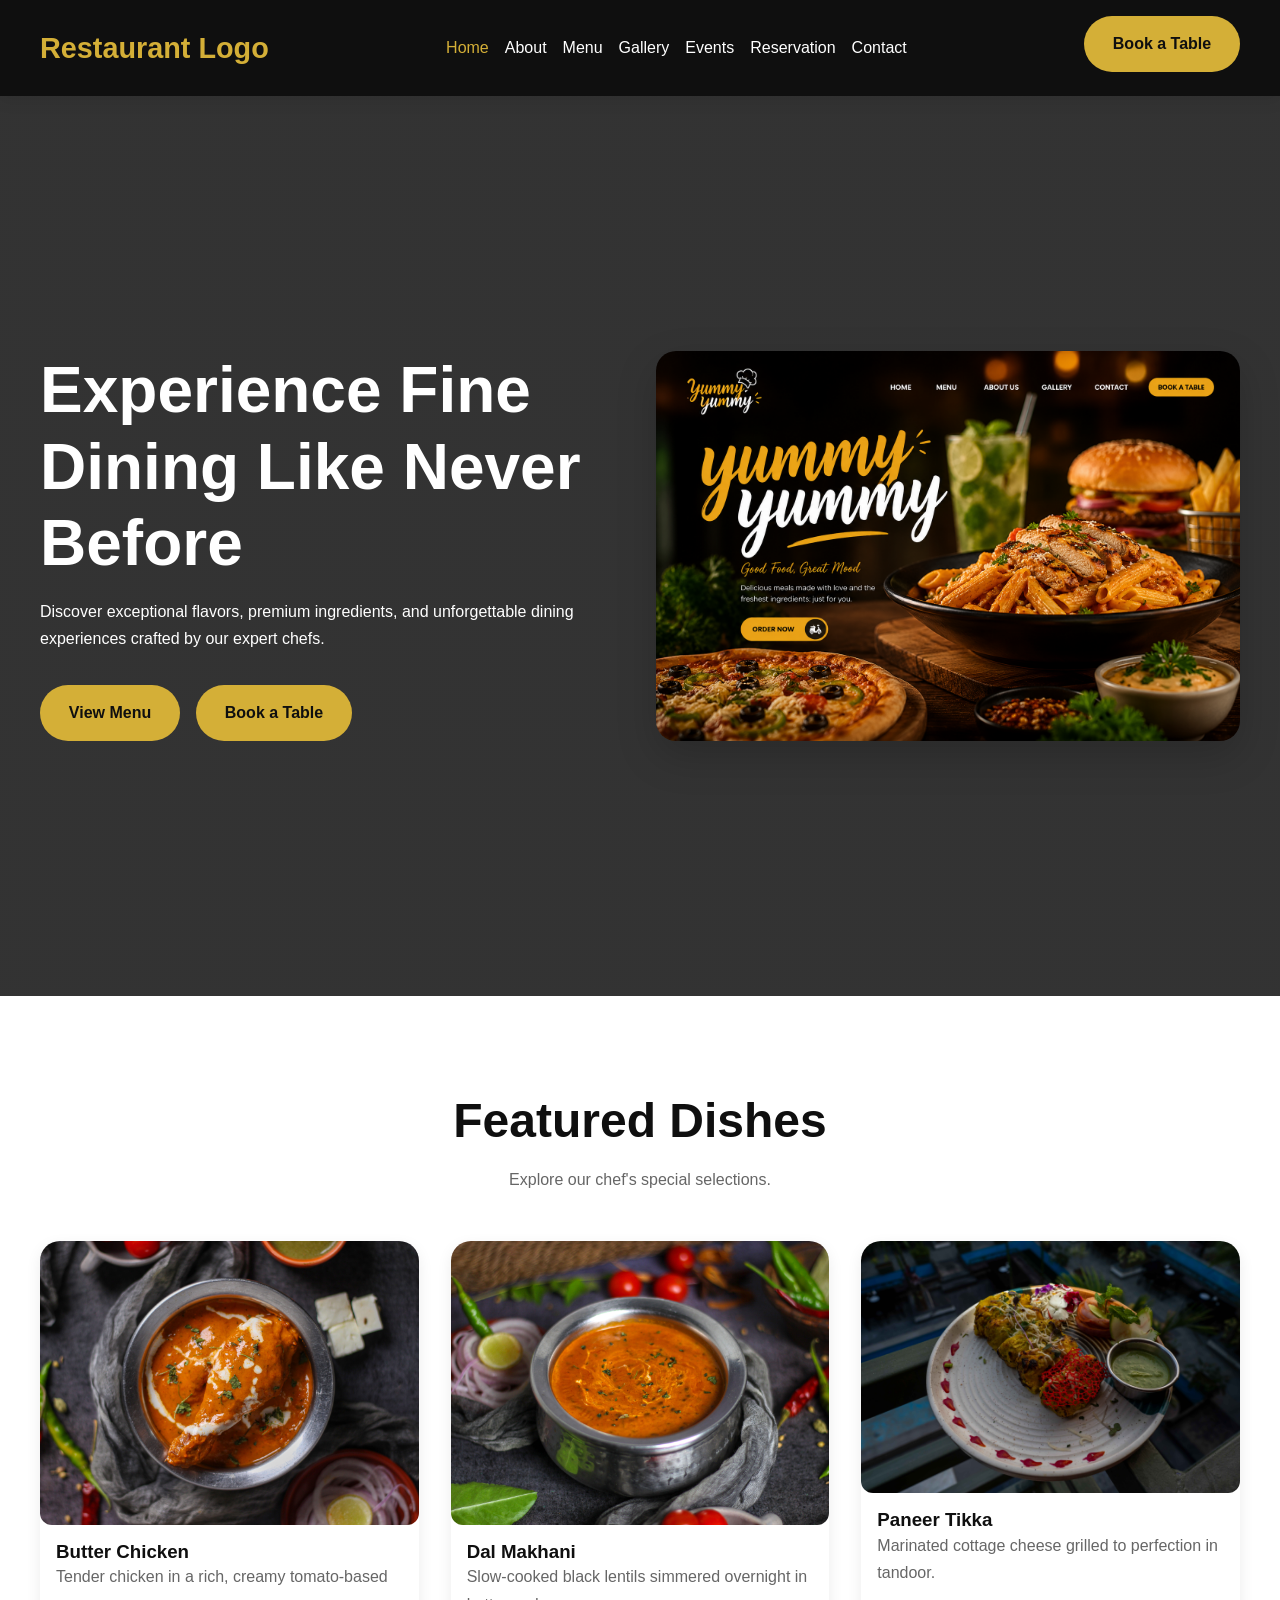
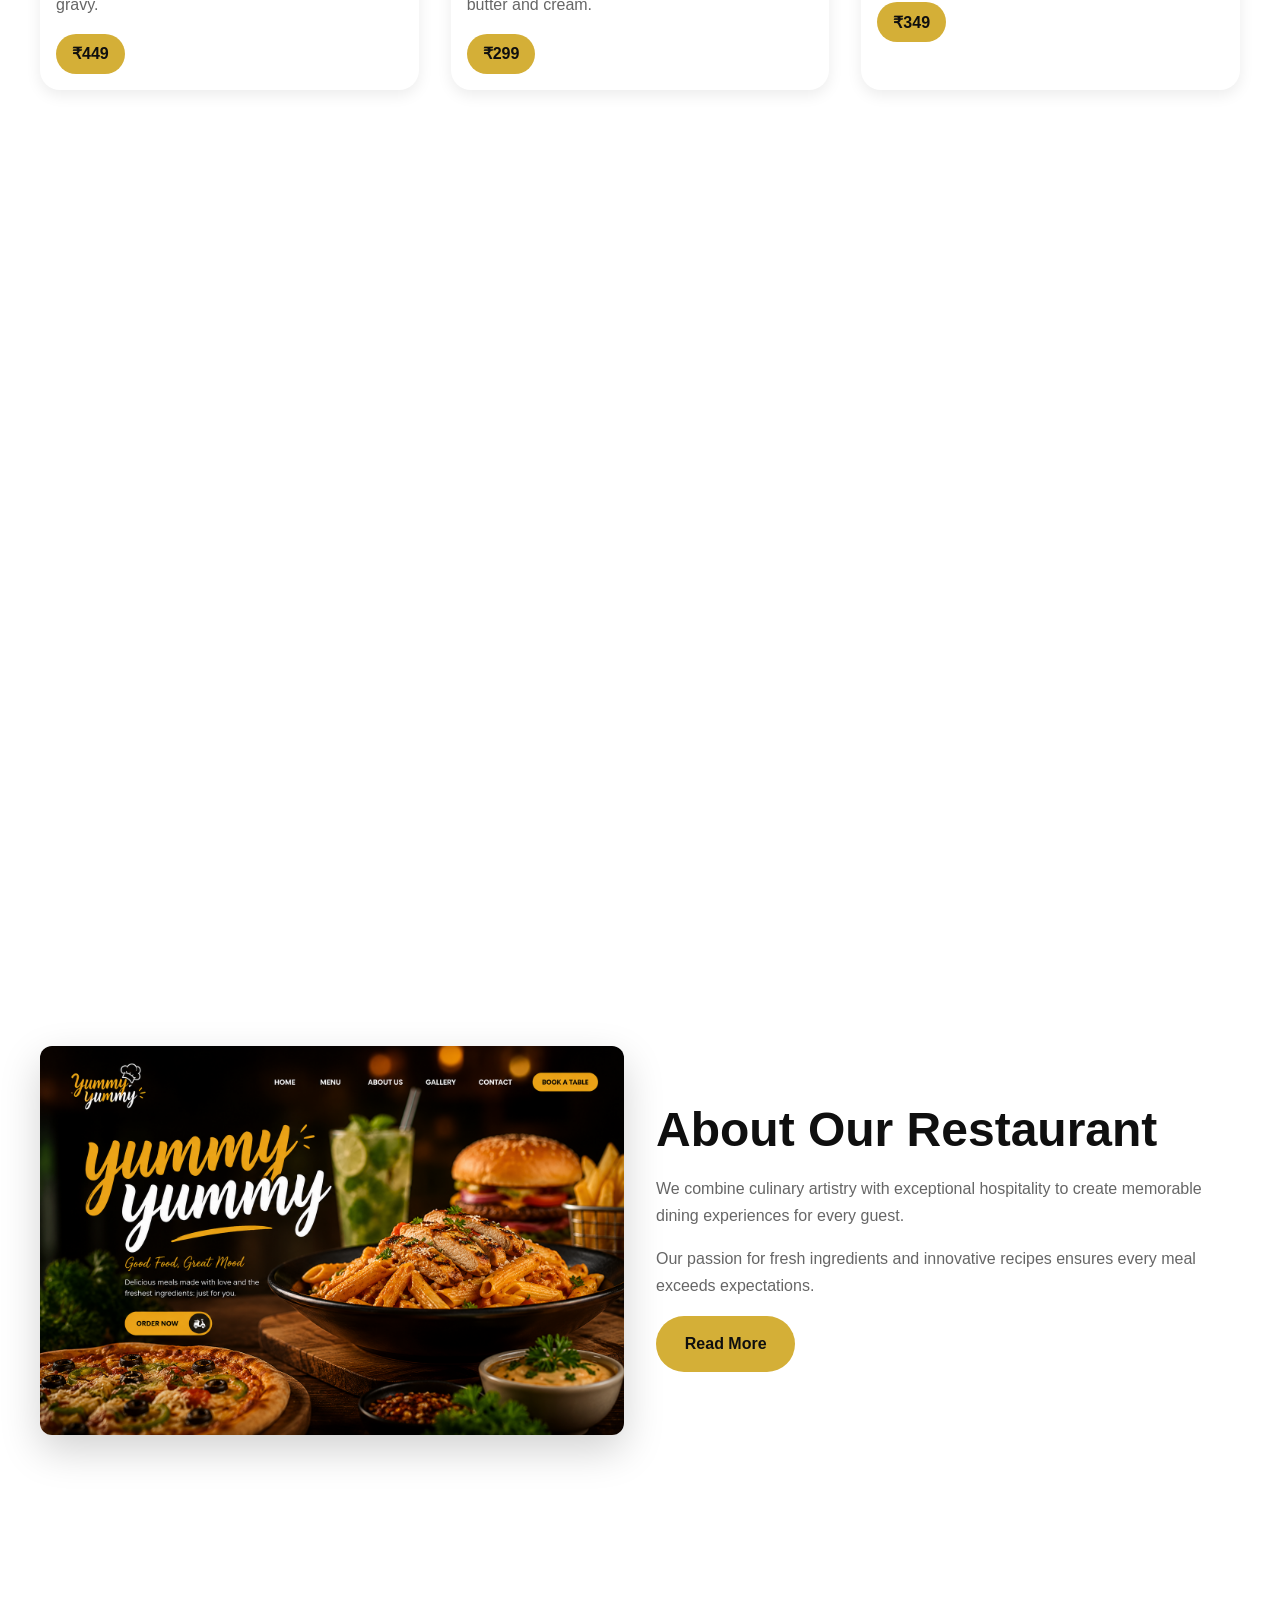
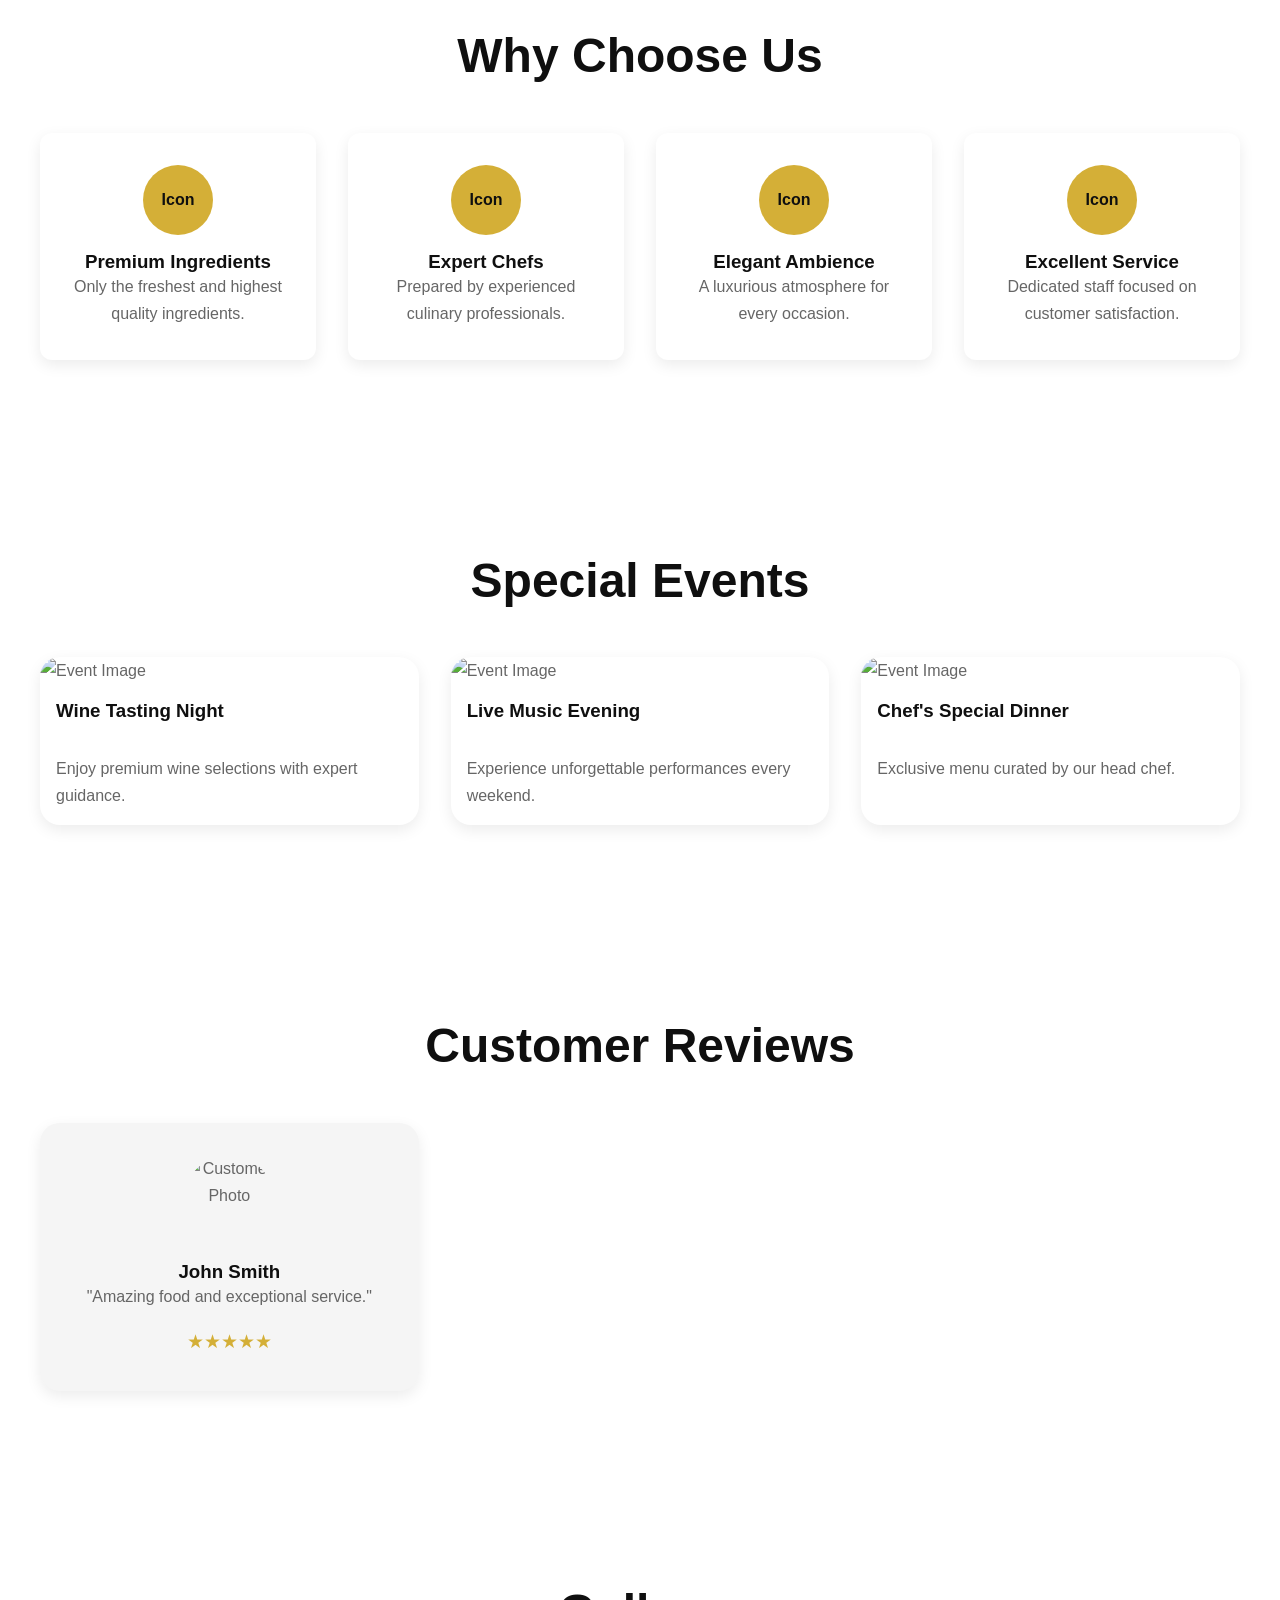
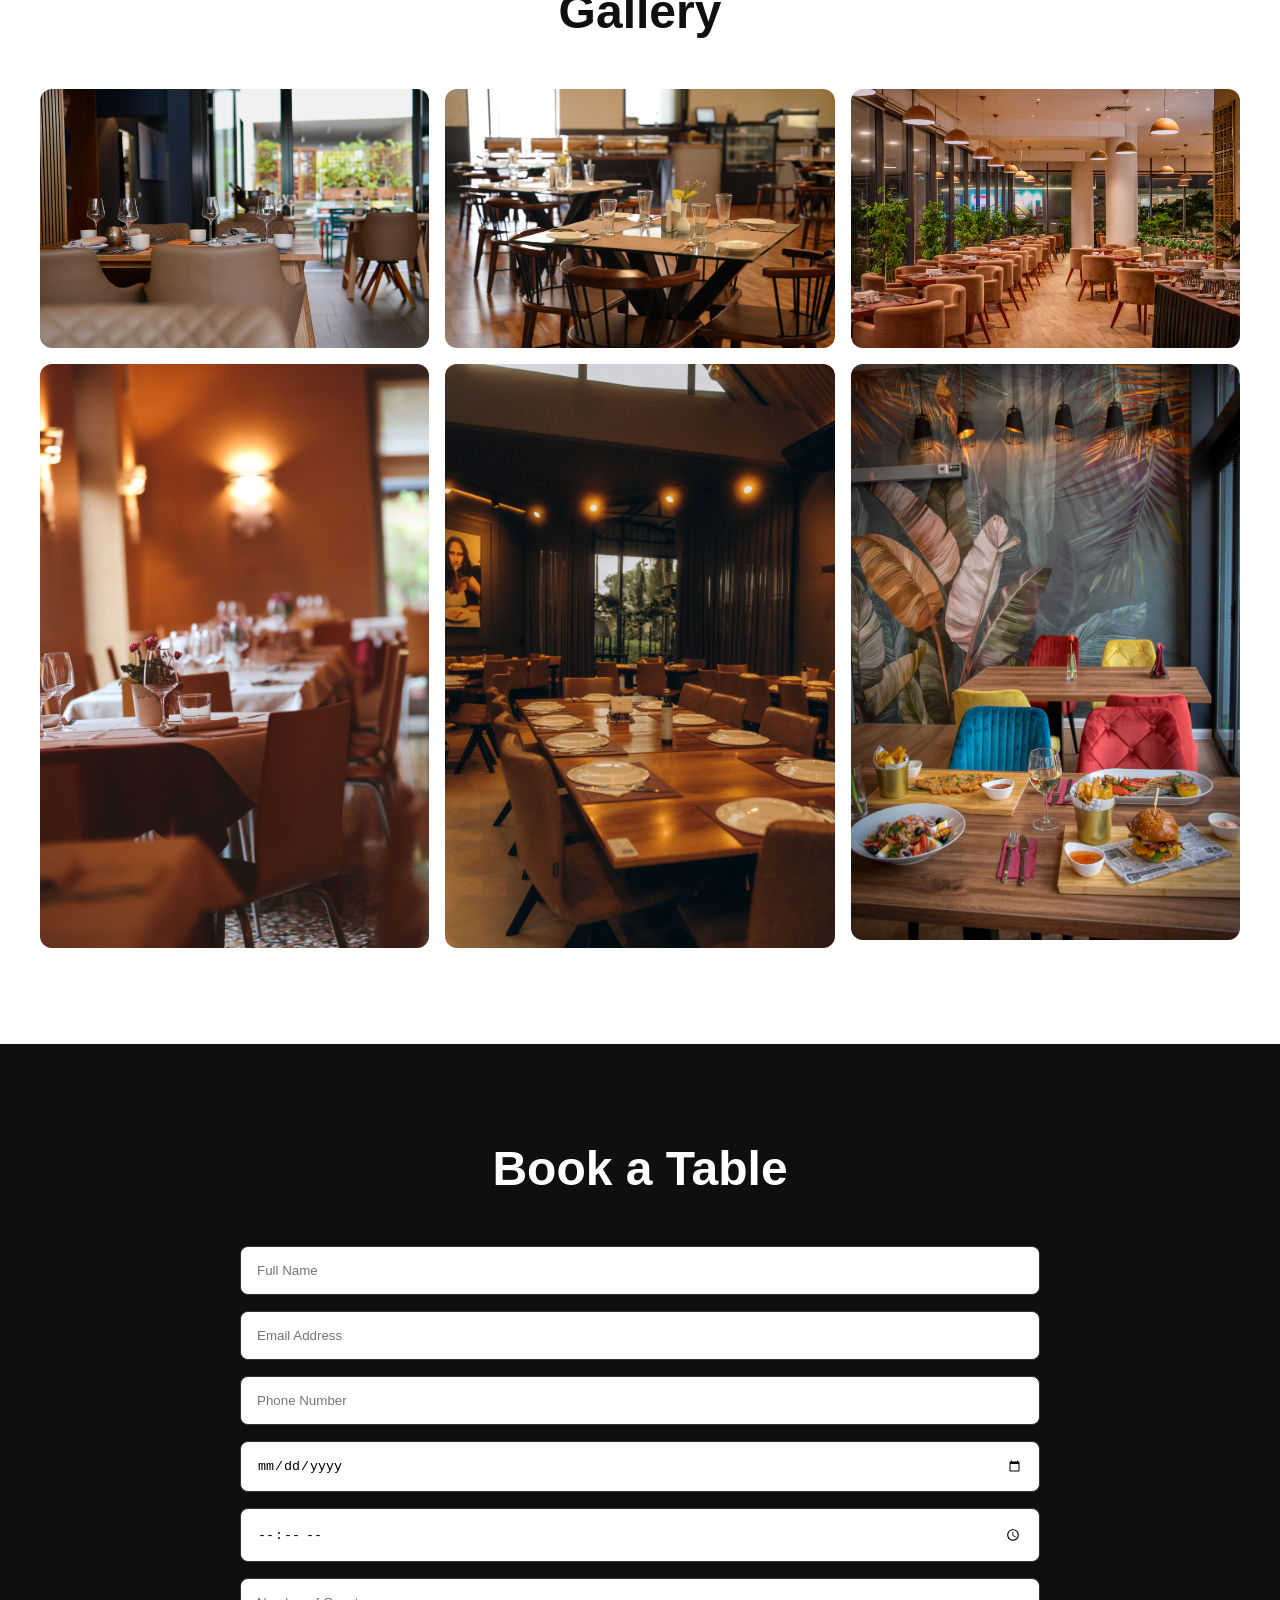
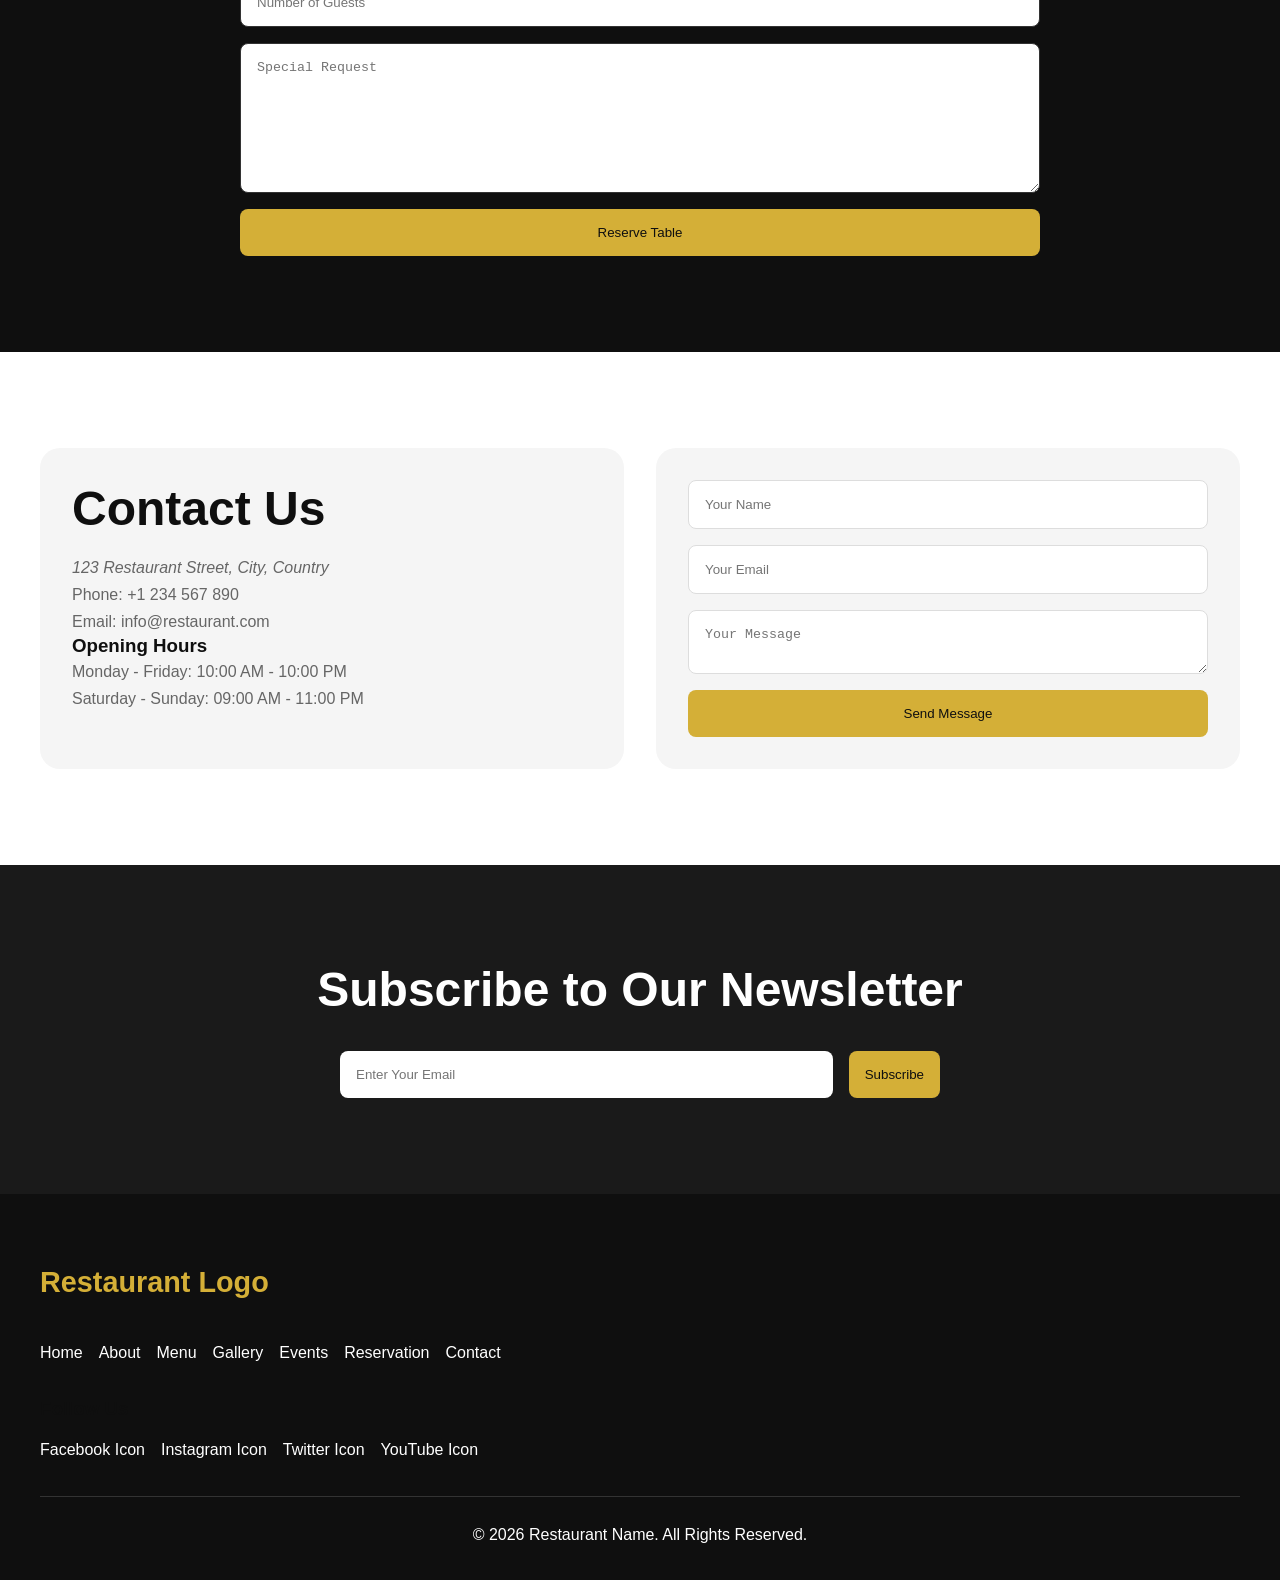
==== commit 2ccd562e: "index.html" ====
--- a/index.html
+++ b/index.html
@@ -69,21 +69,21 @@
                 <div class="dishes-grid">
 
                     <article class="dish-card">
-                        <img src="images/butter_chiken.jpg" alt="Butter Chicken">
+                        <img src="images/butter chiken.jpg" alt="Butter Chicken">
                         <h3>Butter Chicken</h3>
                         <p>Tender chicken in a rich, creamy tomato-based gravy.</p>
                         <span class="price">₹449</span>
                     </article>
 
                     <article class="dish-card">
-                        <img src="images/daal_makhni.jpg" alt="Dal Makhani">
+                        <img src="images/daal makhni.jpg" alt="Dal Makhani">
                         <h3>Dal Makhani</h3>
                         <p>Slow-cooked black lentils simmered overnight in butter and cream.</p>
                         <span class="price">₹299</span>
                     </article>
 
                     <article class="dish-card">
-                        <img src="images/paneer_tikka.jpg" alt="Paneer Tikka">
+                        <img src="images/paneer tikka.jpg" alt="Paneer Tikka">
                         <h3>Paneer Tikka</h3>
                         <p>Marinated cottage cheese grilled to perfection in tandoor.</p>
                         <span class="price">₹349</span>
@@ -97,14 +97,14 @@
                     </article>
 
                     <article class="dish-card">
-                        <img src="images/palak_panir.jpg" alt="Palak Paneer">
+                        <img src="images/palak panir.jpg" alt="Palak Paneer">
                         <h3>Palak Paneer</h3>
                         <p>Fresh spinach gravy with soft cottage cheese cubes.</p>
                         <span class="price">₹329</span>
                     </article>
 
                     <article class="dish-card">
-                        <img src="images/gulab_jamun.jpg" alt="Gulab Jamun">
+                        <img src="images/gulab jamun.jpg" alt="Gulab Jamun">
                         <h3>Gulab Jamun</h3>
                         <p>Soft milk dumplings soaked in rose-flavored sugar syrup.</p>
                         <span class="price">₹149</span>
@@ -391,4 +391,4 @@
     </footer>
 <script src="script.js"></script>
 </body>
-</html>+</html>
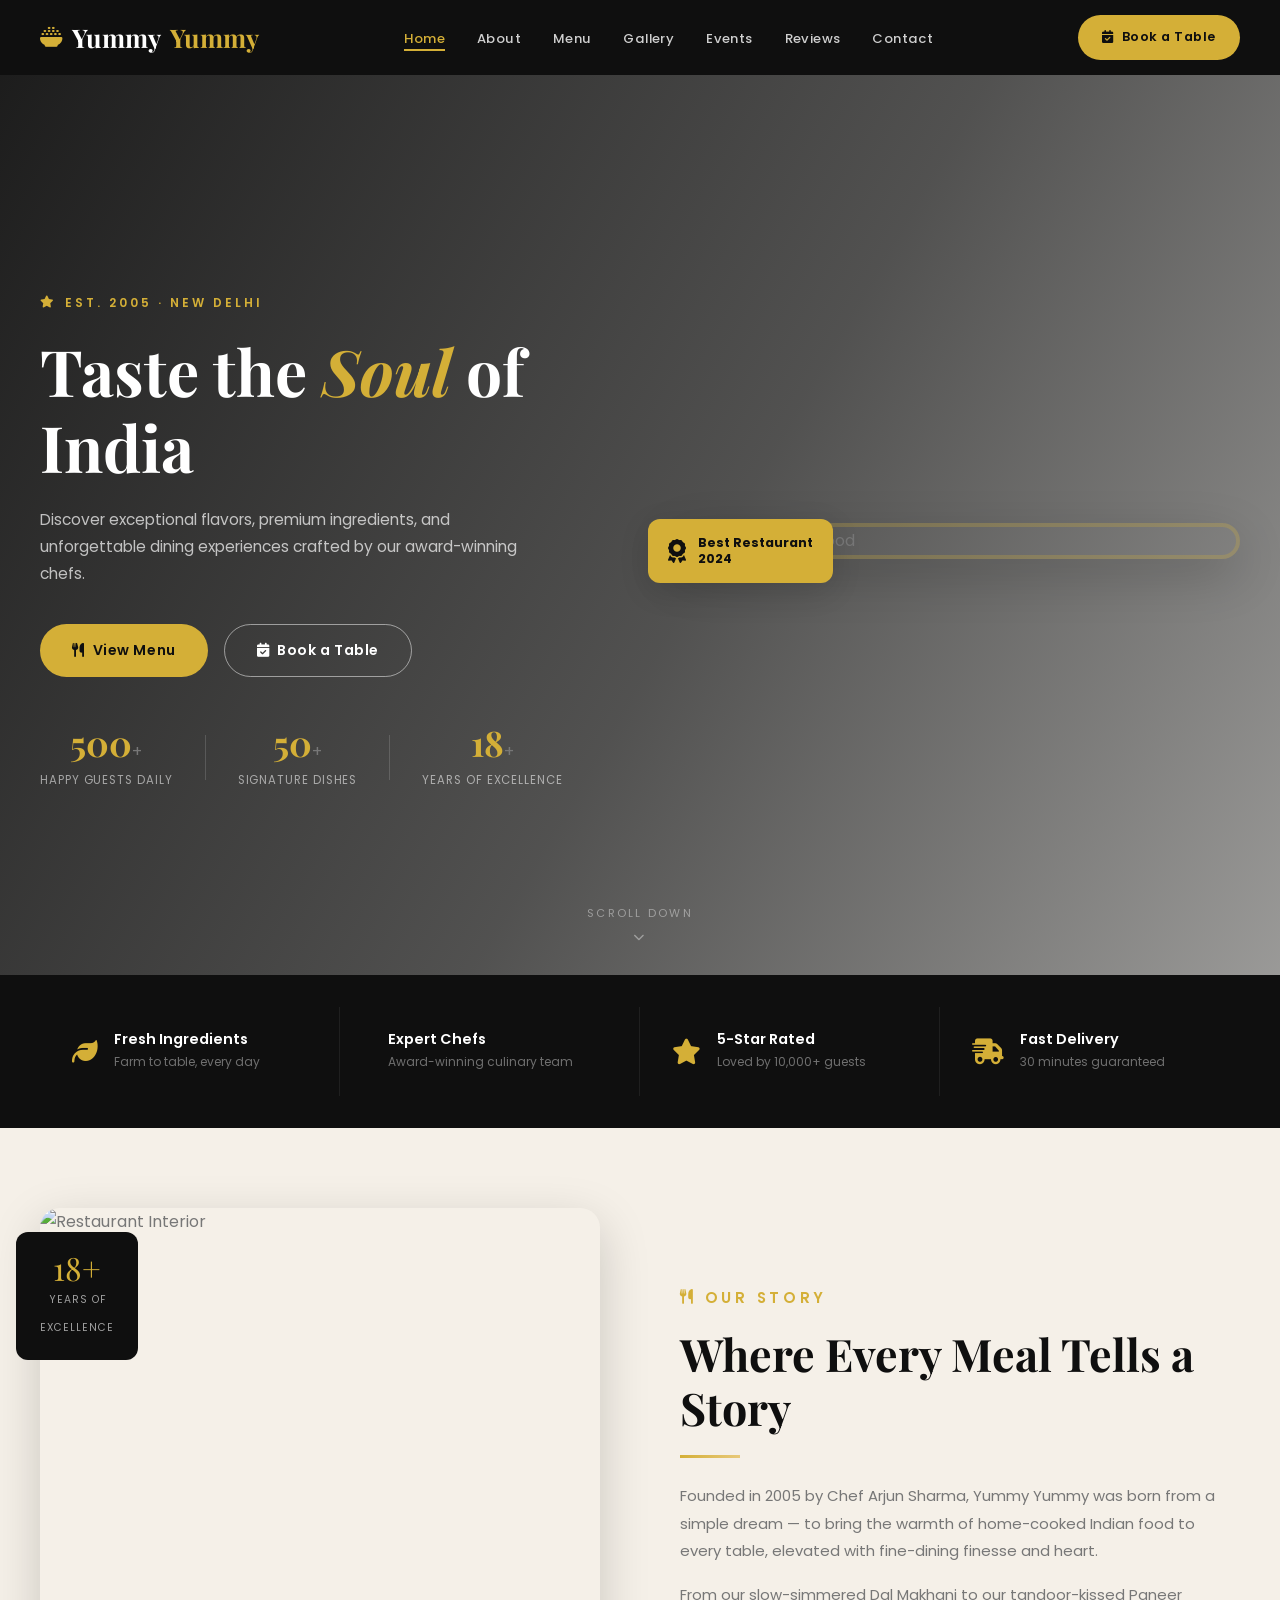
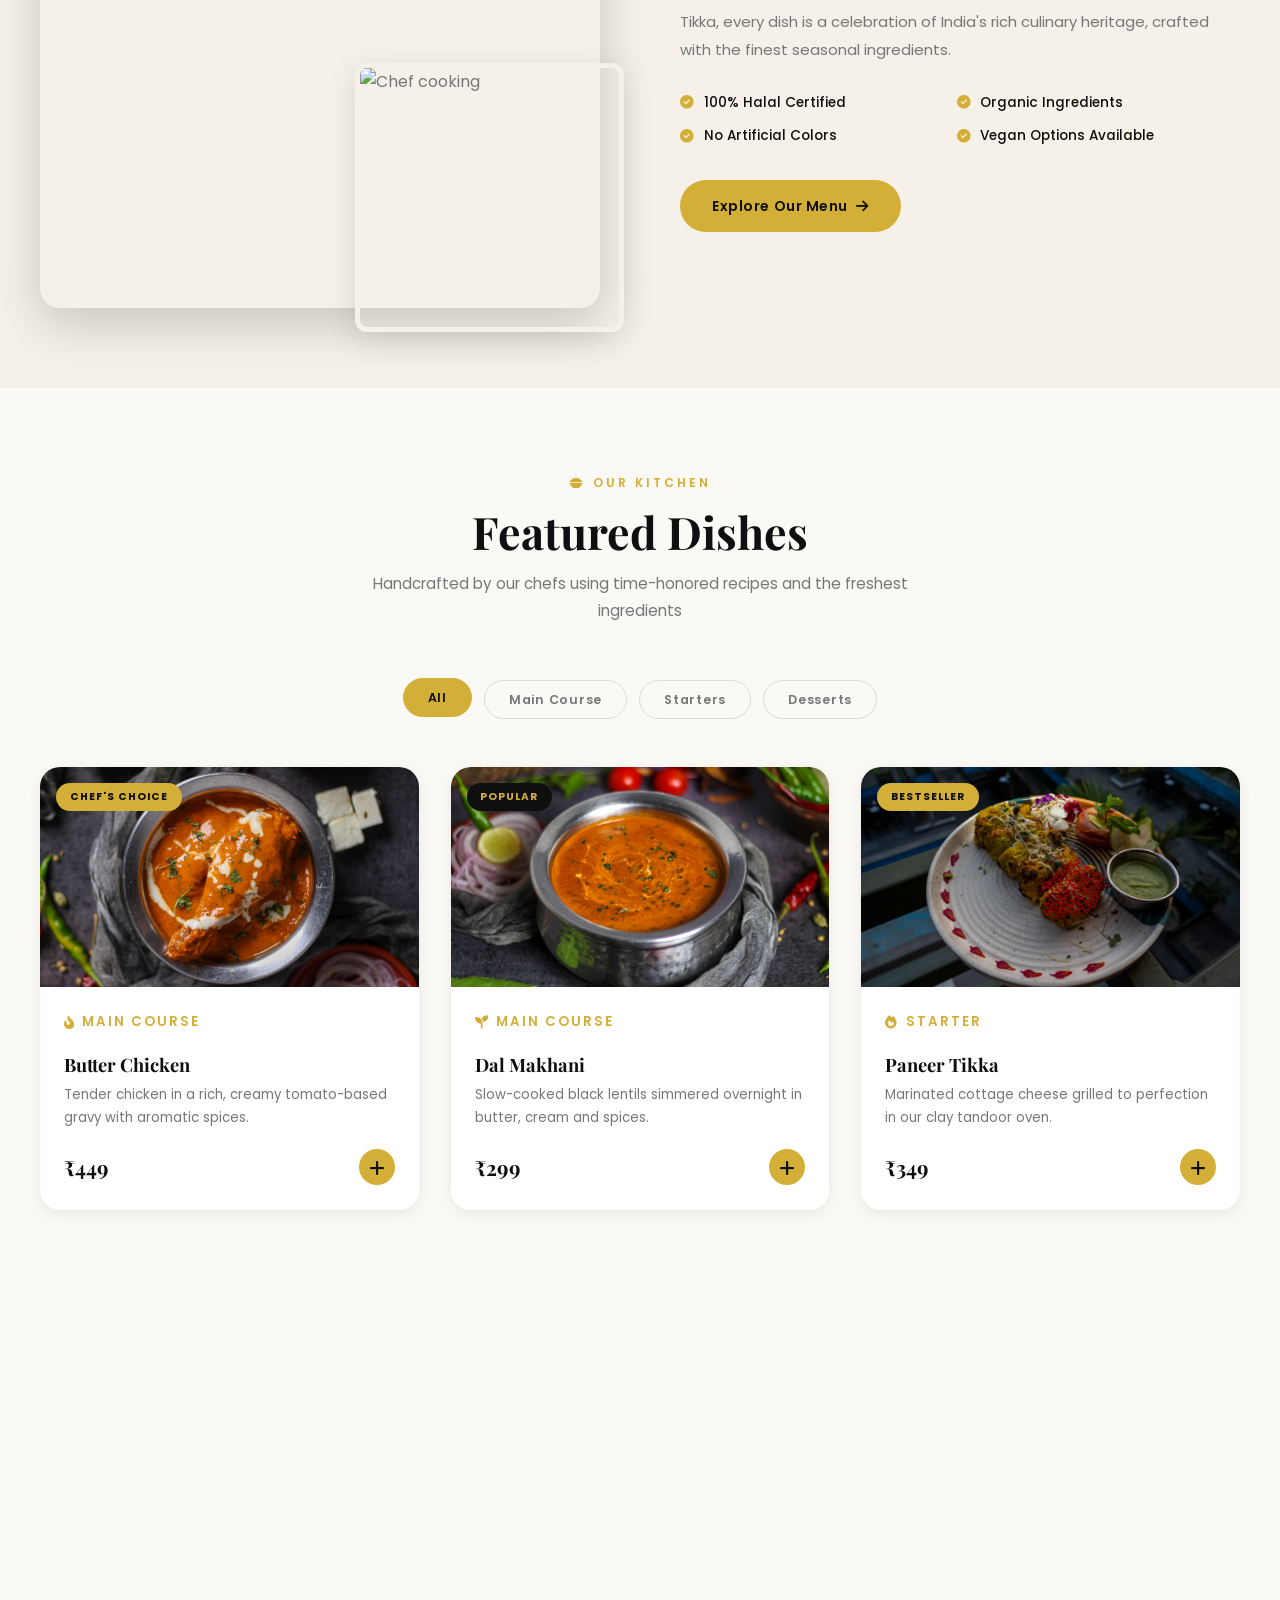
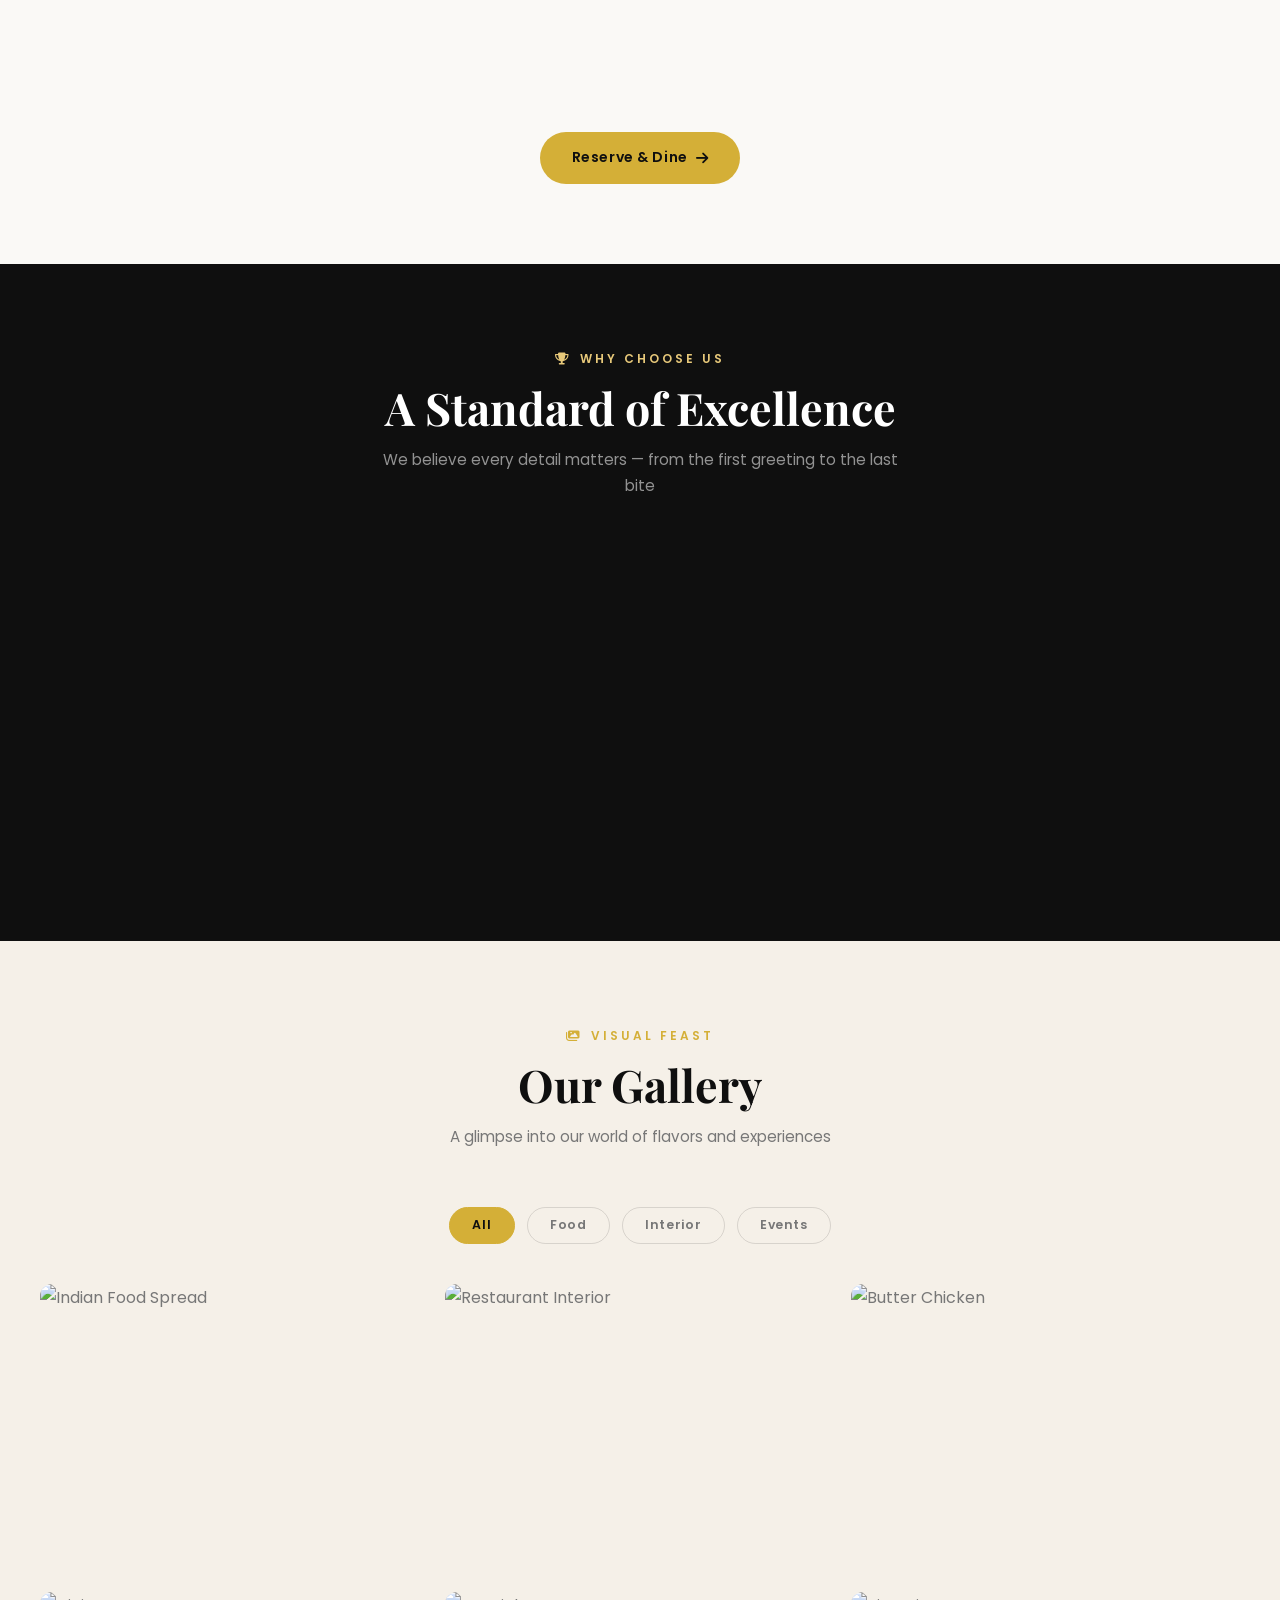
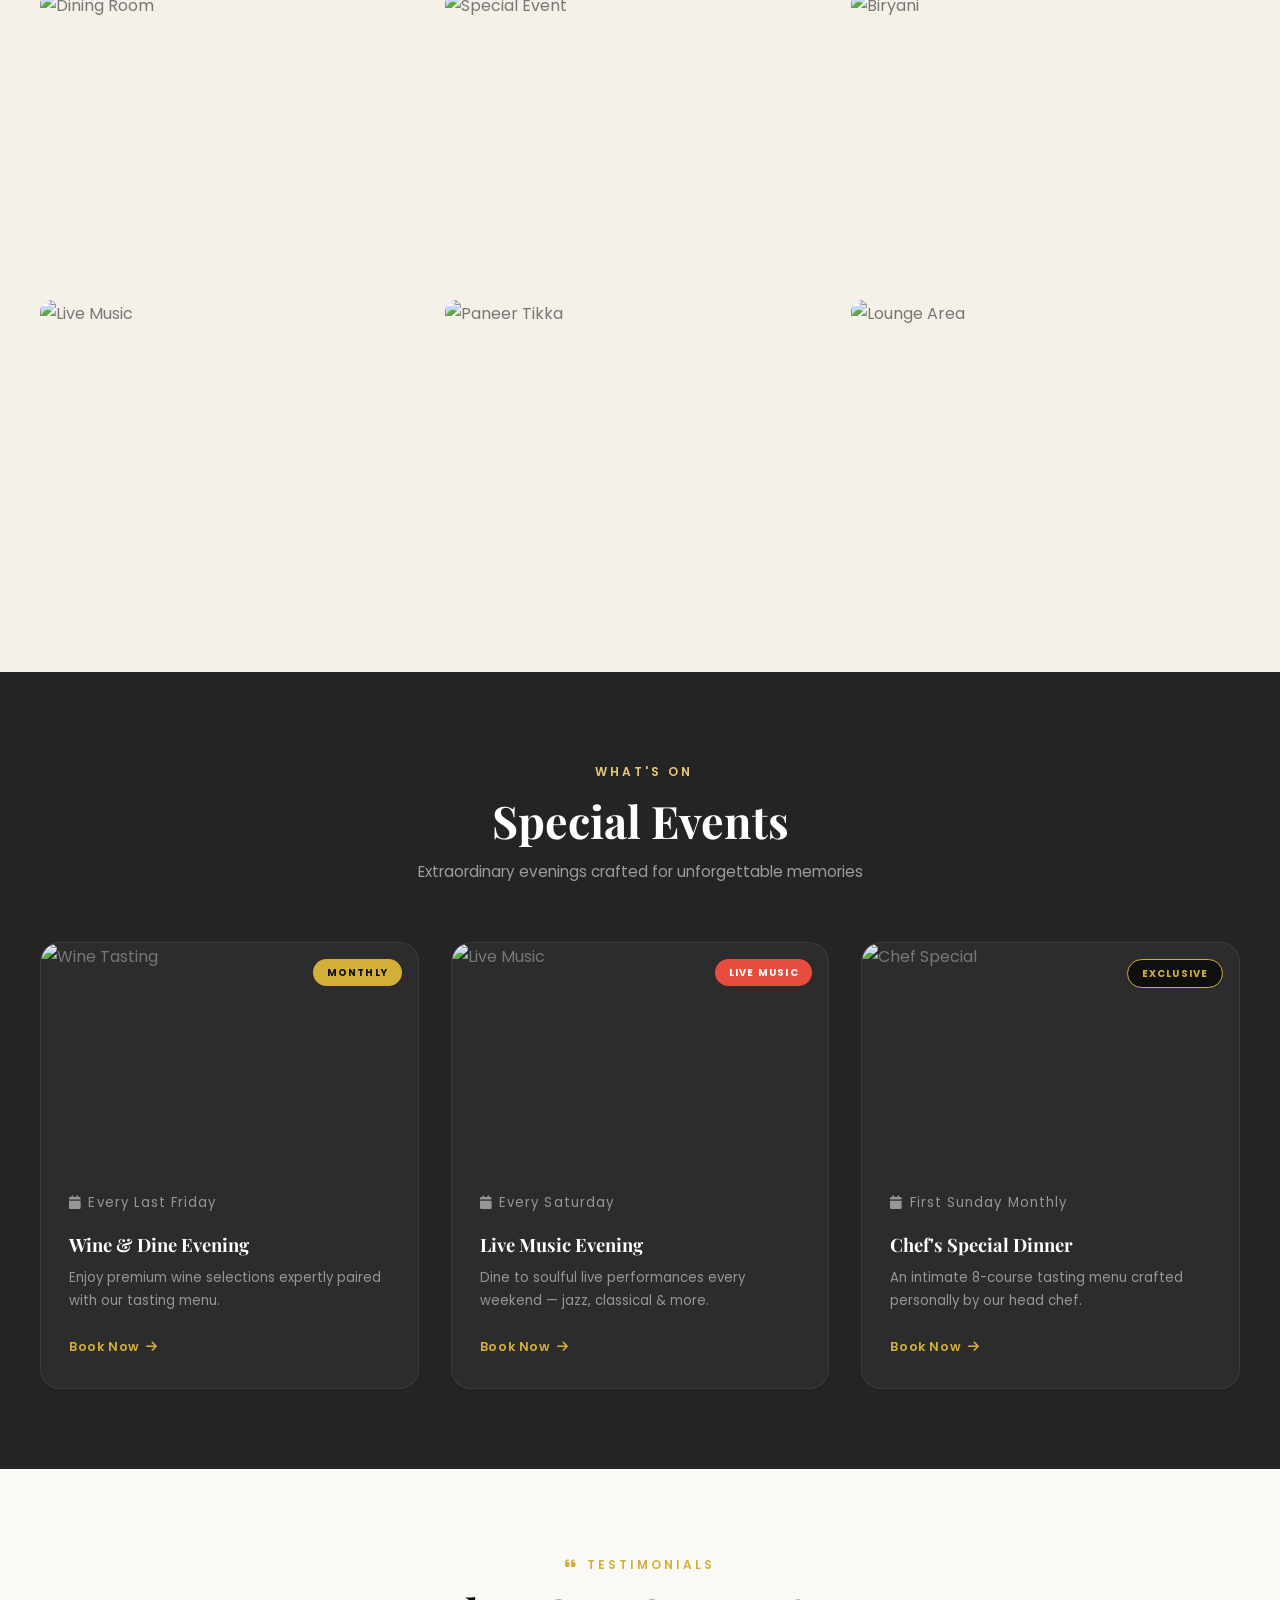
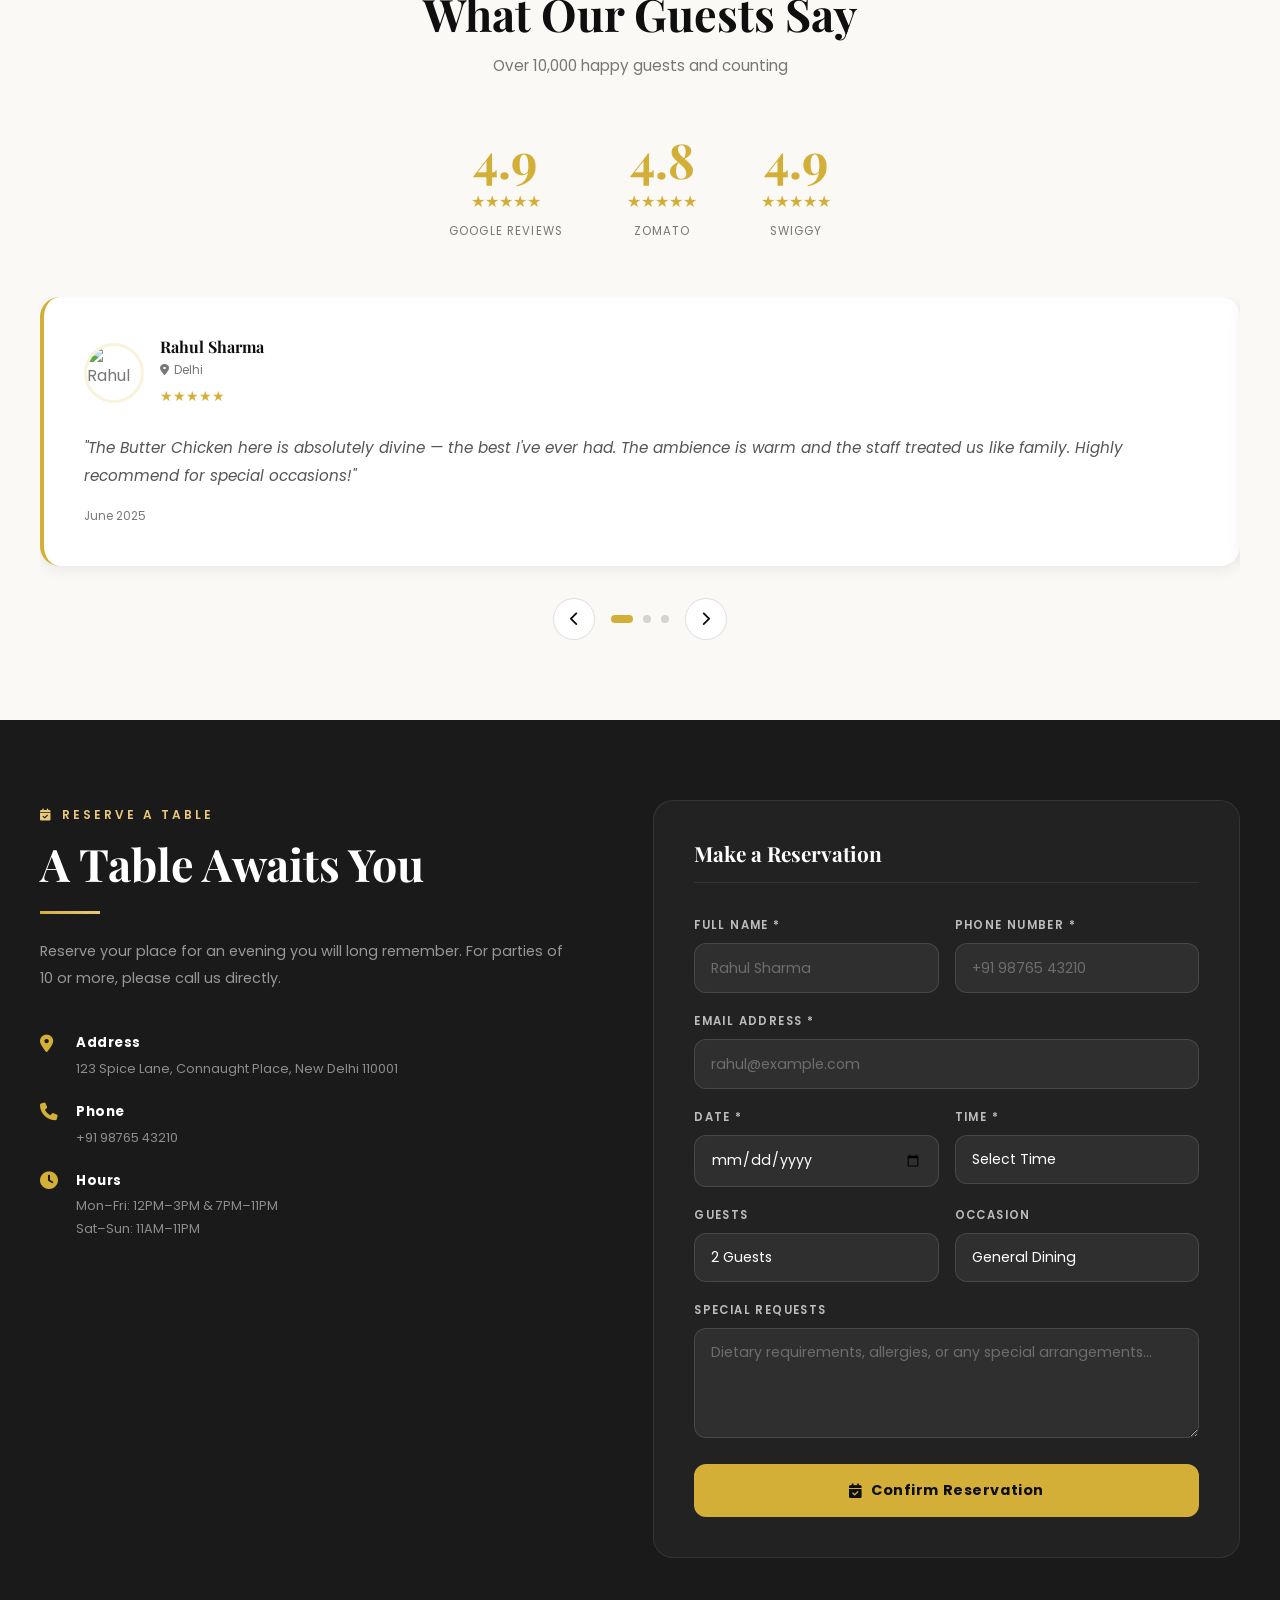
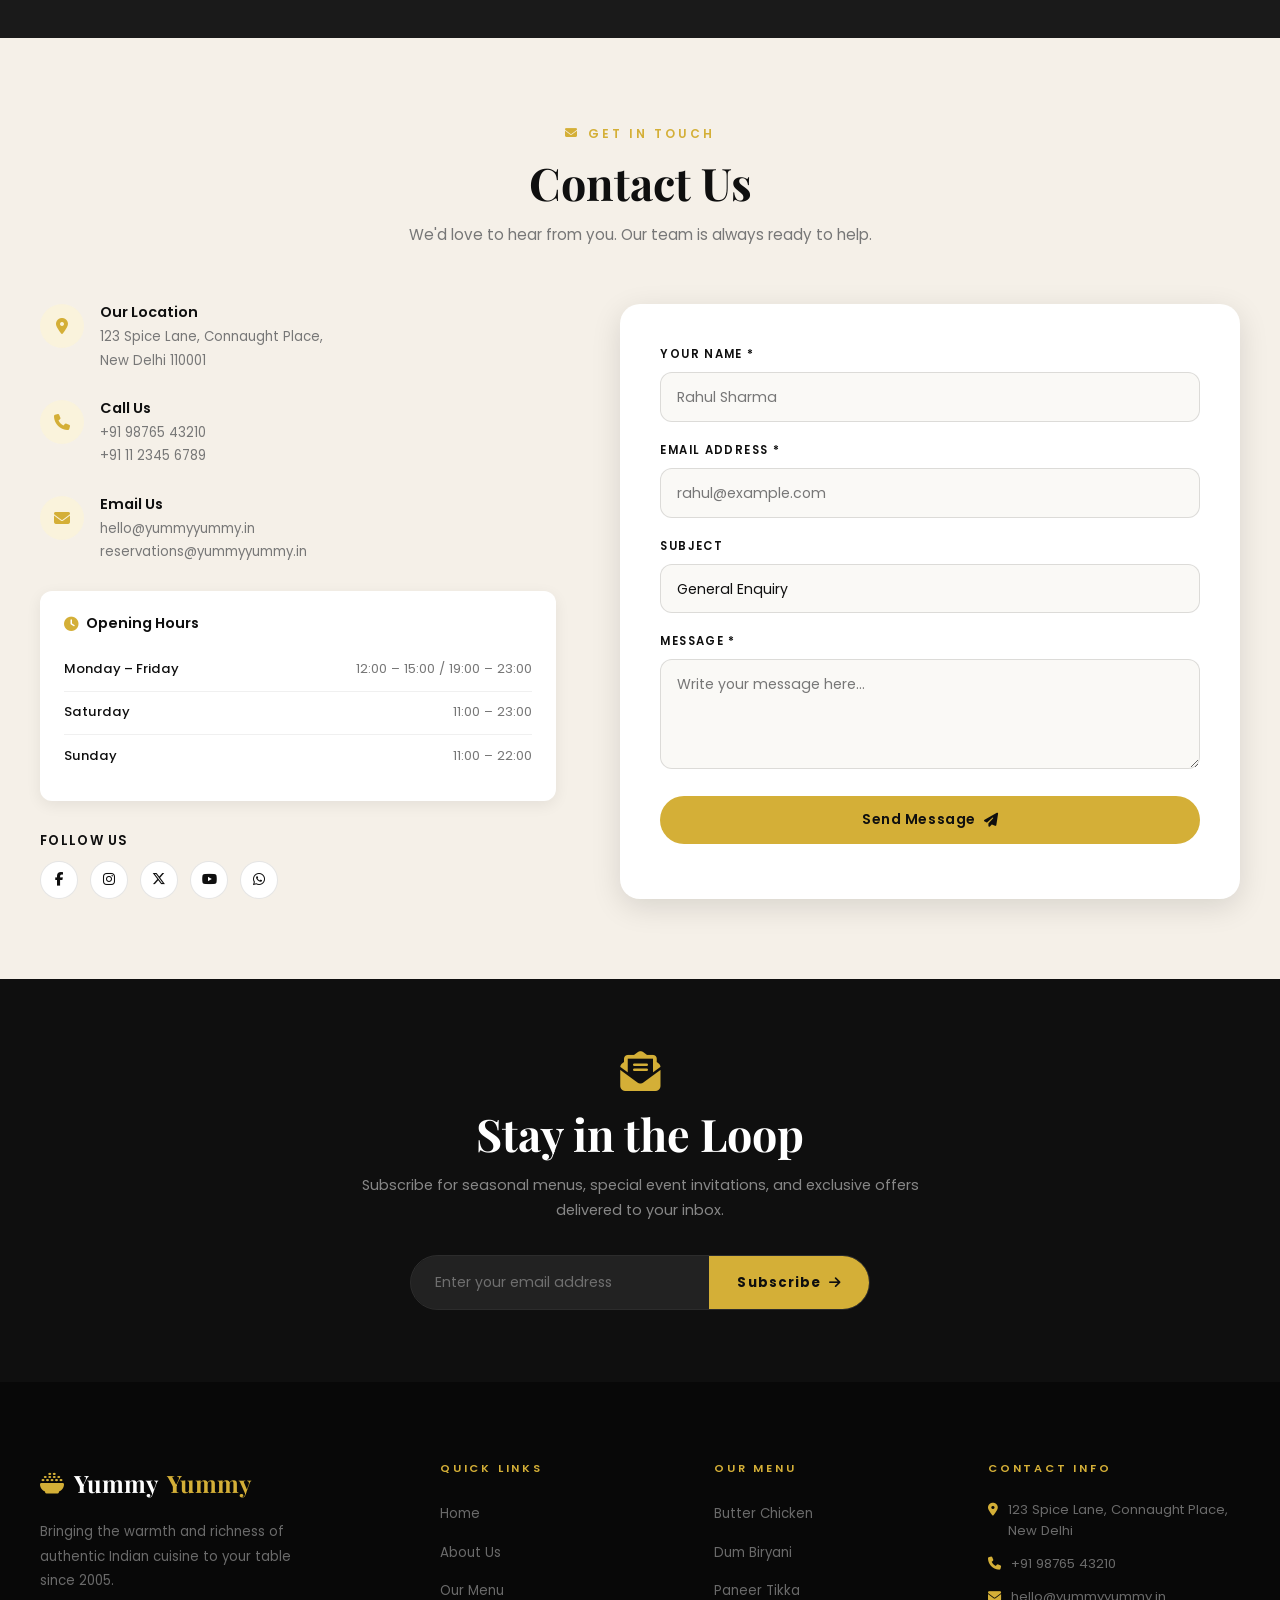
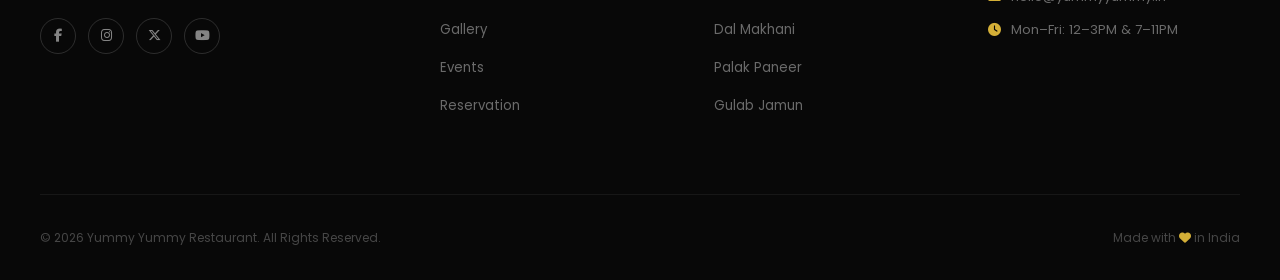
==== commit 0b3be620: "Add files via upload" ====
--- a/index.html
+++ b/index.html
@@ -1,394 +1,802 @@
-<!DOCTYPE html>
-<html lang="en">
-<head>
-    <meta charset="UTF-8">
-    <meta name="viewport" content="width=device-width, initial-scale=1.0">
-    <meta name="description" content="Premium Restaurant Website">
-    <title>Restaurant Website</title>
-    <link rel="stylesheet" href="style.css">
-</head>
-<body>
-
-    <!-- Header -->
-    <header id="header" class="site-header">
-        <div class="container">
-            <div class="logo">
-                <a href="#">Restaurant Logo</a>
-            </div>
-
-            <nav class="main-navigation" aria-label="Main Navigation">
-                <ul class="nav-menu">
-                    <li><a href="#home">Home</a></li>
-                    <li><a href="#about">About</a></li>
-                    <li><a href="#menu">Menu</a></li>
-                    <li><a href="#gallery">Gallery</a></li>
-                    <li><a href="#events">Events</a></li>
-                    <li><a href="#reservation">Reservation</a></li>
-                    <li><a href="#contact">Contact</a></li>
-                </ul>
-            </nav>
-
-            <div class="header-action">
-                <a href="#reservation" class="btn btn-book-table">Book a Table</a>
-            </div>
-        </div>
-    </header>
-
-    <main>
-
-        <!-- Hero Section -->
-        <section id="home" class="hero-section">
-            <div class="container">
-                <div class="hero-content">
-                    <h1>Experience Fine Dining Like Never Before</h1>
-                    <p>
-                        Discover exceptional flavors, premium ingredients,
-                        and unforgettable dining experiences crafted by our expert chefs.
-                    </p>
-
-                    <div class="hero-buttons">
-                        <a href="#menu" class="btn btn-primary">View Menu</a>
-                        <a href="#reservation" class="btn btn-secondary">Book a Table</a>
-                    </div>
-                </div>
-
-                <div class="hero-image">
-                    <img src="images/yummy_yummy.png" alt="Restaurant Hero Image">
-                </div>
-            </div>
-        </section>
-
-        <!-- Featured Dishes -->
-        <section id="menu" class="featured-dishes-section">
-            <div class="container">
-                <header class="section-header">
-                    <h2>Featured Dishes</h2>
-                    <p>Explore our chef's special selections.</p>
-                </header>
-
-                <div class="dishes-grid">
-
-                    <article class="dish-card">
-                        <img src="images/butter chiken.jpg" alt="Butter Chicken">
-                        <h3>Butter Chicken</h3>
-                        <p>Tender chicken in a rich, creamy tomato-based gravy.</p>
-                        <span class="price">₹449</span>
-                    </article>
-
-                    <article class="dish-card">
-                        <img src="images/daal makhni.jpg" alt="Dal Makhani">
-                        <h3>Dal Makhani</h3>
-                        <p>Slow-cooked black lentils simmered overnight in butter and cream.</p>
-                        <span class="price">₹299</span>
-                    </article>
-
-                    <article class="dish-card">
-                        <img src="images/paneer tikka.jpg" alt="Paneer Tikka">
-                        <h3>Paneer Tikka</h3>
-                        <p>Marinated cottage cheese grilled to perfection in tandoor.</p>
-                        <span class="price">₹349</span>
-                    </article>
-
-                    <article class="dish-card">
-                        <img src="images/biriyani.jpg" alt="Biryani">
-                        <h3>Biryani</h3>
-                        <p>Fragrant basmati rice layered with spiced meat and saffron.</p>
-                        <span class="price">₹499</span>
-                    </article>
-
-                    <article class="dish-card">
-                        <img src="images/palak panir.jpg" alt="Palak Paneer">
-                        <h3>Palak Paneer</h3>
-                        <p>Fresh spinach gravy with soft cottage cheese cubes.</p>
-                        <span class="price">₹329</span>
-                    </article>
-
-                    <article class="dish-card">
-                        <img src="images/gulab jamun.jpg" alt="Gulab Jamun">
-                        <h3>Gulab Jamun</h3>
-                        <p>Soft milk dumplings soaked in rose-flavored sugar syrup.</p>
-                        <span class="price">₹149</span>
-                    </article>
-
-                </div>
-            </div>
-        </section>
-
-        <!-- About Preview -->
-        <section id="about" class="about-preview-section">
-            <div class="container">
-
-                <div class="about-image">
-                    <img src="images/yummy_yummy.png" alt="Restaurant Interior">
-                </div>
-
-                <div class="about-content">
-                    <h2>About Our Restaurant</h2>
-                    <p>
-                        We combine culinary artistry with exceptional hospitality
-                        to create memorable dining experiences for every guest.
-                    </p>
-
-                    <p>
-                        Our passion for fresh ingredients and innovative recipes
-                        ensures every meal exceeds expectations.
-                    </p>
-
-                    <a href="#" class="btn btn-read-more">Read More</a>
-                </div>
-
-            </div>
-        </section>
-
-        <!-- Why Choose Us -->
-        <section id="why-choose-us" class="why-choose-us-section">
-            <div class="container">
-
-                <header class="section-header">
-                    <h2>Why Choose Us</h2>
-                </header>
-
-                <div class="features-grid">
-
-                    <article class="feature-box">
-                        <div class="icon-placeholder">Icon</div>
-                        <h3>Premium Ingredients</h3>
-                        <p>Only the freshest and highest quality ingredients.</p>
-                    </article>
-
-                    <article class="feature-box">
-                        <div class="icon-placeholder">Icon</div>
-                        <h3>Expert Chefs</h3>
-                        <p>Prepared by experienced culinary professionals.</p>
-                    </article>
-
-                    <article class="feature-box">
-                        <div class="icon-placeholder">Icon</div>
-                        <h3>Elegant Ambience</h3>
-                        <p>A luxurious atmosphere for every occasion.</p>
-                    </article>
-
-                    <article class="feature-box">
-                        <div class="icon-placeholder">Icon</div>
-                        <h3>Excellent Service</h3>
-                        <p>Dedicated staff focused on customer satisfaction.</p>
-                    </article>
-
-                </div>
-
-            </div>
-        </section>
-
-        <!-- Special Events -->
-        <section id="events" class="special-events-section">
-            <div class="container">
-
-                <header class="section-header">
-                    <h2>Special Events</h2>
-                </header>
-
-                <div class="events-grid">
-
-                    <article class="event-card">
-                        <img src="https://via.placeholder.com/500x350" alt="Event Image">
-                        <h3>Wine Tasting Night</h3>
-                        <p>Enjoy premium wine selections with expert guidance.</p>
-                    </article>
-
-                    <article class="event-card">
-                        <img src="https://via.placeholder.com/500x350" alt="Event Image">
-                        <h3>Live Music Evening</h3>
-                        <p>Experience unforgettable performances every weekend.</p>
-                    </article>
-
-                    <article class="event-card">
-                        <img src="https://via.placeholder.com/500x350" alt="Event Image">
-                        <h3>Chef's Special Dinner</h3>
-                        <p>Exclusive menu curated by our head chef.</p>
-                    </article>
-
-                </div>
-
-            </div>
-        </section>
-
-        <!-- Customer Reviews -->
-        <section id="reviews" class="customer-reviews-section">
-            <div class="container">
-
-                <header class="section-header">
-                    <h2>Customer Reviews</h2>
-                </header>
-
-                <div class="reviews-grid">
-
-                    <article class="testimonial-card">
-                        <img src="https://via.placeholder.com/100" alt="Customer Photo">
-                        <h3>John Smith</h3>
-                        <p>"Amazing food and exceptional service."</p>
-                        <div class="rating-placeholder">★★★★★</div>
-                    </article>
-
-                    <article class="testimonial-card">
-                        <img src="https://via.placeholder.com/100" alt="Customer Photo">
-                        <h3>Emily Johnson</h3>
-                        <p>"Beautiful atmosphere and delicious dishes."</p>
-                        <div class="rating-placeholder">★★★★★</div>
-                    </article>
-
-                    <article class="testimonial-card">
-                        <img src="https://via.placeholder.com/100" alt="Customer Photo">
-                        <h3>Michael Brown</h3>
-                        <p>"A perfect place for family dinners and celebrations."</p>
-                        <div class="rating-placeholder">★★★★★</div>
-                    </article>
-
-                </div>
-
-            </div>
-        </section>
-
-        <!-- Gallery Preview -->
-        <section id="gallery" class="gallery-preview-section">
-            <div class="container">
-
-                <header class="section-header">
-                    <h2>Gallery</h2>
-                </header>
-
-                <div class="gallery-grid">
-                    <img src="images/pexels-dominik-schmid-2159261007-36422979.jpg" alt="Gallery Image">
-                    <img src="images/pexels-dpsinghbhullar-34252330.jpg" alt="Gallery Image">
-                    <img src="images/pexels-th-nh-nguy-n-719702942-19456977.jpg" alt="Gallery Image">
-                    <img src="images/pexels-tonive-14885418.jpg" alt="Gallery Image">
-                    <img src="images/pexels-bruna-fossile-183845208-29707940.jpg" alt="Gallery Image">
-                    <img src="images/pexels-crysnet-11653545.jpg" alt="Gallery Image">
-                </div>
-
-            </div>
-        </section>
-
-        <!-- Reservation Section -->
-        <section id="reservation" class="reservation-section">
-            <div class="container">
-
-                <header class="section-header">
-                    <h2>Book a Table</h2>
-                </header>
-
-                <form class="reservation-form" action="#" method="post">
-
-                    <input type="text" name="name" placeholder="Full Name" required>
-
-                    <input type="email" name="email" placeholder="Email Address" required>
-
-                    <input type="tel" name="phone" placeholder="Phone Number" required>
-
-                    <input type="date" name="date" required>
-
-                    <input type="time" name="time" required>
-
-                    <input type="number" name="guests" placeholder="Number of Guests" min="1" required>
-
-                    <textarea name="special-request" placeholder="Special Request"></textarea>
-
-                    <button type="submit">Reserve Table</button>
-
-                </form>
-
-            </div>
-        </section>
-
-        <!-- Contact Section -->
-        <section id="contact" class="contact-section">
-            <div class="container">
-
-                <div class="contact-info">
-                    <h2>Contact Us</h2>
-
-                    <address>
-                        <p>123 Restaurant Street, City, Country</p>
-                    </address>
-
-                    <p>Phone: +1 234 567 890</p>
-                    <p>Email: info@restaurant.com</p>
-
-                    <div class="opening-hours">
-                        <h3>Opening Hours</h3>
-                        <p>Monday - Friday: 10:00 AM - 10:00 PM</p>
-                        <p>Saturday - Sunday: 09:00 AM - 11:00 PM</p>
-                    </div>
-                </div>
-
-                <div class="contact-form-wrapper">
-                    <form class="contact-form" action="#" method="post">
-
-                        <input type="text" name="name" placeholder="Your Name" required>
-
-                        <input type="email" name="email" placeholder="Your Email" required>
-
-                        <textarea name="message" placeholder="Your Message" required></textarea>
-
-                        <button type="submit">Send Message</button>
-
-                    </form>
-                </div>
-
-            </div>
-        </section>
-
-        <!-- Newsletter -->
-        <section id="newsletter" class="newsletter-section">
-            <div class="container">
-
-                <h2>Subscribe to Our Newsletter</h2>
-
-                <form class="newsletter-form" action="#" method="post">
-                    <input type="email" name="newsletter-email" placeholder="Enter Your Email" required>
-                    <button type="submit">Subscribe</button>
-                </form>
-
-            </div>
-        </section>
-
-    </main>
-
-    <!-- Footer -->
-    <footer id="footer" class="site-footer">
-        <div class="container">
-
-            <div class="footer-logo">
-                <a href="#">Restaurant Logo</a>
-            </div>
-
-            <nav class="footer-navigation" aria-label="Footer Navigation">
-                <ul class="footer-links">
-                    <li><a href="#home">Home</a></li>
-                    <li><a href="#about">About</a></li>
-                    <li><a href="#menu">Menu</a></li>
-                    <li><a href="#gallery">Gallery</a></li>
-                    <li><a href="#events">Events</a></li>
-                    <li><a href="#reservation">Reservation</a></li>
-                    <li><a href="#contact">Contact</a></li>
-                </ul>
-            </nav>
-
-            <aside class="social-media">
-                <h3>Follow Us</h3>
-                <ul class="social-icons">
-                    <li><a href="#">Facebook Icon</a></li>
-                    <li><a href="#">Instagram Icon</a></li>
-                    <li><a href="#">Twitter Icon</a></li>
-                    <li><a href="#">YouTube Icon</a></li>
-                </ul>
-            </aside>
-
-            <div class="footer-bottom">
-                <p>&copy; 2026 Restaurant Name. All Rights Reserved.</p>
-            </div>
-
-        </div>
-    </footer>
-<script src="script.js"></script>
-</body>
-</html>
+<!DOCTYPE html>
+<html lang="en">
+<head>
+    <meta charset="UTF-8">
+    <meta name="viewport" content="width=device-width, initial-scale=1.0">
+    <meta name="description" content="Yummy Yummy — Premium Indian Restaurant. Authentic flavors, premium ingredients, unforgettable dining.">
+    <title>Yummy Yummy — Fine Indian Dining</title>
+    <link rel="stylesheet" href="style.css">
+    <link rel="stylesheet" href="https://cdnjs.cloudflare.com/ajax/libs/font-awesome/6.5.0/css/all.min.css">
+    <link href="https://fonts.googleapis.com/css2?family=Playfair+Display:ital,wght@0,400;0,600;0,700;1,400&family=Poppins:wght@300;400;500;600&display=swap" rel="stylesheet">
+</head>
+<body>
+
+    <!-- ===== HEADER ===== -->
+    <header id="header" class="site-header">
+        <div class="container">
+            <div class="logo">
+                <a href="#home">
+                    <i class="fa-solid fa-bowl-rice"></i>
+                    Yummy <span>Yummy</span>
+                </a>
+            </div>
+
+            <button class="mobile-toggle" aria-label="Toggle Menu">
+                <i class="fa-solid fa-bars"></i>
+            </button>
+
+            <nav class="main-navigation" aria-label="Main Navigation">
+                <ul class="nav-menu">
+                    <li><a href="#home">Home</a></li>
+                    <li><a href="#about">About</a></li>
+                    <li><a href="#menu">Menu</a></li>
+                    <li><a href="#gallery">Gallery</a></li>
+                    <li><a href="#events">Events</a></li>
+                    <li><a href="#reviews">Reviews</a></li>
+                    <li><a href="#contact">Contact</a></li>
+                </ul>
+            </nav>
+
+            <div class="header-action">
+                <a href="#reservation" class="btn btn-book-table">
+                    <i class="fa-solid fa-calendar-check"></i> Book a Table
+                </a>
+            </div>
+        </div>
+    </header>
+
+    <main>
+
+        <!-- ===== HERO ===== -->
+        <section id="home" class="hero-section">
+            <div class="hero-bg"></div>
+            <div class="hero-overlay"></div>
+            <div class="container">
+                <div class="hero-content">
+                    <p class="hero-eyebrow"><i class="fa-solid fa-star"></i> Est. 2005 · New Delhi</p>
+                    <h1>Taste the <em>Soul</em> of India</h1>
+                    <p class="hero-sub">
+                        Discover exceptional flavors, premium ingredients,
+                        and unforgettable dining experiences crafted by our award-winning chefs.
+                    </p>
+                    <div class="hero-buttons">
+                        <a href="#menu" class="btn btn-primary">
+                            <i class="fa-solid fa-utensils"></i> View Menu
+                        </a>
+                        <a href="#reservation" class="btn btn-outline">
+                            <i class="fa-solid fa-calendar-check"></i> Book a Table
+                        </a>
+                    </div>
+                    <div class="hero-stats">
+                        <div class="hstat"><span class="counter" data-target="500">0</span>+<p>Happy Guests Daily</p></div>
+                        <div class="hstat-div"></div>
+                        <div class="hstat"><span class="counter" data-target="50">0</span>+<p>Signature Dishes</p></div>
+                        <div class="hstat-div"></div>
+                        <div class="hstat"><span class="counter" data-target="18">0</span>+<p>Years of Excellence</p></div>
+                    </div>
+                </div>
+                <div class="hero-image">
+                    <div class="hero-img-wrap">
+                        <img src="https://images.unsplash.com/photo-1585937421612-70a008356fbe?w=700&q=85" alt="Delicious Indian Food">
+                        <div class="hero-img-badge">
+                            <i class="fa-solid fa-award"></i>
+                            <span>Best Restaurant<br>2024</span>
+                        </div>
+                    </div>
+                </div>
+            </div>
+            <a href="#about" class="hero-scroll-hint">
+                <span>Scroll Down</span>
+                <i class="fa-solid fa-chevron-down"></i>
+            </a>
+        </section>
+
+        <!-- ===== FEATURE STRIP ===== -->
+        <div class="feature-strip">
+            <div class="container">
+                <div class="feature-strip-grid">
+                    <div class="fs-item">
+                        <i class="fa-solid fa-leaf"></i>
+                        <div>
+                            <h4>Fresh Ingredients</h4>
+                            <p>Farm to table, every day</p>
+                        </div>
+                    </div>
+                    <div class="fs-item">
+                        <i class="fa-solid fa-hat-chef"></i>
+                        <div>
+                            <h4>Expert Chefs</h4>
+                            <p>Award-winning culinary team</p>
+                        </div>
+                    </div>
+                    <div class="fs-item">
+                        <i class="fa-solid fa-star"></i>
+                        <div>
+                            <h4>5-Star Rated</h4>
+                            <p>Loved by 10,000+ guests</p>
+                        </div>
+                    </div>
+                    <div class="fs-item">
+                        <i class="fa-solid fa-truck-fast"></i>
+                        <div>
+                            <h4>Fast Delivery</h4>
+                            <p>30 minutes guaranteed</p>
+                        </div>
+                    </div>
+                </div>
+            </div>
+        </div>
+
+        <!-- ===== ABOUT ===== -->
+        <section id="about" class="about-section">
+            <div class="container">
+                <div class="about-image">
+                    <img src="https://images.unsplash.com/photo-1414235077428-338989a2e8c0?w=700&q=85" alt="Restaurant Interior">
+                    <div class="about-img-overlay">
+                        <div class="about-badge">
+                            <span class="about-badge-num">18+</span>
+                            <span class="about-badge-text">Years of<br>Excellence</span>
+                        </div>
+                    </div>
+                    <div class="about-img-accent">
+                        <img src="https://images.unsplash.com/photo-1567337710282-00832b415979?w=400&q=80" alt="Chef cooking">
+                    </div>
+                </div>
+                <div class="about-content">
+                    <p class="section-eyebrow"><i class="fa-solid fa-utensils"></i> Our Story</p>
+                    <h2>Where Every Meal Tells a Story</h2>
+                    <div class="gold-line"></div>
+                    <p>
+                        Founded in 2005 by Chef Arjun Sharma, Yummy Yummy was born from a simple dream —
+                        to bring the warmth of home-cooked Indian food to every table, elevated with
+                        fine-dining finesse and heart.
+                    </p>
+                    <p>
+                        From our slow-simmered Dal Makhani to our tandoor-kissed Paneer Tikka,
+                        every dish is a celebration of India's rich culinary heritage,
+                        crafted with the finest seasonal ingredients.
+                    </p>
+                    <div class="about-features">
+                        <div class="about-feat">
+                            <i class="fa-solid fa-check-circle"></i>
+                            <span>100% Halal Certified</span>
+                        </div>
+                        <div class="about-feat">
+                            <i class="fa-solid fa-check-circle"></i>
+                            <span>Organic Ingredients</span>
+                        </div>
+                        <div class="about-feat">
+                            <i class="fa-solid fa-check-circle"></i>
+                            <span>No Artificial Colors</span>
+                        </div>
+                        <div class="about-feat">
+                            <i class="fa-solid fa-check-circle"></i>
+                            <span>Vegan Options Available</span>
+                        </div>
+                    </div>
+                    <a href="#menu" class="btn btn-primary">Explore Our Menu <i class="fa-solid fa-arrow-right"></i></a>
+                </div>
+            </div>
+        </section>
+
+        <!-- ===== FEATURED DISHES ===== -->
+        <section id="menu" class="menu-section">
+            <div class="container">
+                <div class="section-header">
+                    <p class="section-eyebrow"><i class="fa-solid fa-bowl-food"></i> Our Kitchen</p>
+                    <h2>Featured Dishes</h2>
+                    <p class="section-sub">Handcrafted by our chefs using time-honored recipes and the freshest ingredients</p>
+                </div>
+
+                <div class="menu-filters">
+                    <button class="filter-btn active" data-filter="all">All</button>
+                    <button class="filter-btn" data-filter="main">Main Course</button>
+                    <button class="filter-btn" data-filter="starter">Starters</button>
+                    <button class="filter-btn" data-filter="dessert">Desserts</button>
+                </div>
+
+                <div class="dishes-grid">
+
+                    <article class="dish-card" data-category="main">
+                        <div class="dish-img-wrap">
+                            <img src="images\butter chiken.jpg" alt="Butter Chicken">
+                            <span class="dish-badge">Chef's Choice</span>
+                        </div>
+                        <div class="dish-body">
+                            <p class="dish-cat"><i class="fa-solid fa-fire-flame-curved"></i> Main Course</p>
+                            <h3>Butter Chicken</h3>
+                            <p>Tender chicken in a rich, creamy tomato-based gravy with aromatic spices.</p>
+                            <div class="dish-footer">
+                                <span class="price">₹449</span>
+                                <button class="order-btn"><i class="fa-solid fa-plus"></i></button>
+                            </div>
+                        </div>
+                    </article>
+
+                    <article class="dish-card" data-category="main">
+                        <div class="dish-img-wrap">
+                            <img src="images\daal makhni.jpg" alt="Dal Makhani">
+                            <span class="dish-badge popular">Popular</span>
+                        </div>
+                        <div class="dish-body">
+                            <p class="dish-cat"><i class="fa-solid fa-seedling"></i> Main Course</p>
+                            <h3>Dal Makhani</h3>
+                            <p>Slow-cooked black lentils simmered overnight in butter, cream and spices.</p>
+                            <div class="dish-footer">
+                                <span class="price">₹299</span>
+                                <button class="order-btn"><i class="fa-solid fa-plus"></i></button>
+                            </div>
+                        </div>
+                    </article>
+
+                    <article class="dish-card" data-category="starter">
+                        <div class="dish-img-wrap">
+                            <img src="images\paneer tikka.jpg" alt="Paneer Tikka">
+                            <span class="dish-badge">Bestseller</span>
+                        </div>
+                        <div class="dish-body">
+                            <p class="dish-cat"><i class="fa-solid fa-fire"></i> Starter</p>
+                            <h3>Paneer Tikka</h3>
+                            <p>Marinated cottage cheese grilled to perfection in our clay tandoor oven.</p>
+                            <div class="dish-footer">
+                                <span class="price">₹349</span>
+                                <button class="order-btn"><i class="fa-solid fa-plus"></i></button>
+                            </div>
+                        </div>
+                    </article>
+
+                    <article class="dish-card" data-category="main">
+                        <div class="dish-img-wrap">
+                            <img src="images\biriyani.jpg" alt="Biryani">
+                        </div>
+                        <div class="dish-body">
+                            <p class="dish-cat"><i class="fa-solid fa-bowl-rice"></i> Main Course</p>
+                            <h3>Dum Biryani</h3>
+                            <p>Fragrant basmati rice layered with spiced meat and saffron, slow-cooked in dum style.</p>
+                            <div class="dish-footer">
+                                <span class="price">₹499</span>
+                                <button class="order-btn"><i class="fa-solid fa-plus"></i></button>
+                            </div>
+                        </div>
+                    </article>
+
+                    <article class="dish-card" data-category="main">
+                        <div class="dish-img-wrap">
+                            <img src="images\palak panir.jpg" alt="Palak Paneer">
+                        </div>
+                        <div class="dish-body">
+                            <p class="dish-cat"><i class="fa-solid fa-seedling"></i> Main Course</p>
+                            <h3>Palak Paneer</h3>
+                            <p>Velvety fresh spinach gravy with golden-fried soft cottage cheese cubes.</p>
+                            <div class="dish-footer">
+                                <span class="price">₹329</span>
+                                <button class="order-btn"><i class="fa-solid fa-plus"></i></button>
+                            </div>
+                        </div>
+                    </article>
+
+                    <article class="dish-card" data-category="dessert">
+                        <div class="dish-img-wrap">
+                            <img src="images\gulab jamun.jpg" alt="Gulab Jamun">
+                            <span class="dish-badge">Sweet Treat</span>
+                        </div>
+                        <div class="dish-body">
+                            <p class="dish-cat"><i class="fa-solid fa-cake-candles"></i> Dessert</p>
+                            <h3>Gulab Jamun</h3>
+                            <p>Soft milk dumplings soaked in rose-flavored sugar syrup, served warm.</p>
+                            <div class="dish-footer">
+                                <span class="price">₹149</span>
+                                <button class="order-btn"><i class="fa-solid fa-plus"></i></button>
+                            </div>
+                        </div>
+                    </article>
+
+                </div>
+
+                <div class="menu-cta">
+                    <a href="#reservation" class="btn btn-primary">Reserve & Dine <i class="fa-solid fa-arrow-right"></i></a>
+                </div>
+            </div>
+        </section>
+
+        <!-- ===== WHY CHOOSE US ===== -->
+        <section id="why" class="why-section">
+            <div class="container">
+                <div class="section-header">
+                    <p class="section-eyebrow light"><i class="fa-solid fa-trophy"></i> Why Choose Us</p>
+                    <h2 class="light">A Standard of Excellence</h2>
+                    <p class="section-sub light">We believe every detail matters — from the first greeting to the last bite</p>
+                </div>
+                <div class="features-grid">
+                    <article class="feature-box">
+                        <div class="feature-icon"><i class="fa-solid fa-leaf"></i></div>
+                        <h3>Premium Ingredients</h3>
+                        <p>We source only the freshest seasonal produce from trusted local farms and artisan suppliers.</p>
+                    </article>
+                    <article class="feature-box">
+                        <div class="feature-icon"><i class="fa-solid fa-hat-chef"></i></div>
+                        <h3>Expert Chefs</h3>
+                        <p>Our culinary team brings decades of experience from India's finest restaurants and hotels.</p>
+                    </article>
+                    <article class="feature-box">
+                        <div class="feature-icon"><i class="fa-solid fa-wine-glass"></i></div>
+                        <h3>Elegant Ambience</h3>
+                        <p>A beautifully curated space designed to make every occasion feel truly special.</p>
+                    </article>
+                    <article class="feature-box">
+                        <div class="feature-icon"><i class="fa-solid fa-heart"></i></div>
+                        <h3>Warm Hospitality</h3>
+                        <p>Our dedicated staff treats every guest like family — attentive, genuine, and always smiling.</p>
+                    </article>
+                </div>
+            </div>
+        </section>
+
+        <!-- ===== GALLERY ===== -->
+        <section id="gallery" class="gallery-section">
+            <div class="container">
+                <div class="section-header">
+                    <p class="section-eyebrow"><i class="fa-solid fa-images"></i> Visual Feast</p>
+                    <h2>Our Gallery</h2>
+                    <p class="section-sub">A glimpse into our world of flavors and experiences</p>
+                </div>
+                <div class="gallery-filters">
+                    <button class="gfilter-btn active" data-gfilter="all">All</button>
+                    <button class="gfilter-btn" data-gfilter="food">Food</button>
+                    <button class="gfilter-btn" data-gfilter="interior">Interior</button>
+                    <button class="gfilter-btn" data-gfilter="events">Events</button>
+                </div>
+                <div class="gallery-grid">
+                    <div class="gallery-item" data-gcategory="food">
+                        <img src="https://images.unsplash.com/photo-1585937421612-70a008356fbe?w=600&q=80" alt="Indian Food Spread">
+                        <div class="gallery-overlay"><i class="fa-solid fa-magnifying-glass-plus"></i></div>
+                    </div>
+                    <div class="gallery-item" data-gcategory="interior">
+                        <img src="https://images.unsplash.com/photo-1414235077428-338989a2e8c0?w=600&q=80" alt="Restaurant Interior">
+                        <div class="gallery-overlay"><i class="fa-solid fa-magnifying-glass-plus"></i></div>
+                    </div>
+                    <div class="gallery-item" data-gcategory="food">
+                        <img src="https://images.unsplash.com/photo-1603894584373-5ac82b2ae398?w=600&q=80" alt="Butter Chicken">
+                        <div class="gallery-overlay"><i class="fa-solid fa-magnifying-glass-plus"></i></div>
+                    </div>
+                    <div class="gallery-item" data-gcategory="interior">
+                        <img src="https://images.unsplash.com/photo-1559339352-11d035aa65de?w=600&q=80" alt="Dining Room">
+                        <div class="gallery-overlay"><i class="fa-solid fa-magnifying-glass-plus"></i></div>
+                    </div>
+                    <div class="gallery-item" data-gcategory="events">
+                        <img src="https://images.unsplash.com/photo-1530026405186-ed1f139313f8?w=600&q=80" alt="Special Event">
+                        <div class="gallery-overlay"><i class="fa-solid fa-magnifying-glass-plus"></i></div>
+                    </div>
+                    <div class="gallery-item" data-gcategory="food">
+                        <img src="https://images.unsplash.com/photo-1563379091339-03b21ab4a4f8?w=600&q=80" alt="Biryani">
+                        <div class="gallery-overlay"><i class="fa-solid fa-magnifying-glass-plus"></i></div>
+                    </div>
+                    <div class="gallery-item" data-gcategory="events">
+                        <img src="https://images.unsplash.com/photo-1514525253161-7a46d19cd819?w=600&q=80" alt="Live Music">
+                        <div class="gallery-overlay"><i class="fa-solid fa-magnifying-glass-plus"></i></div>
+                    </div>
+                    <div class="gallery-item" data-gcategory="food">
+                        <img src="https://images.unsplash.com/photo-1567337710282-00832b415979?w=600&q=80" alt="Paneer Tikka">
+                        <div class="gallery-overlay"><i class="fa-solid fa-magnifying-glass-plus"></i></div>
+                    </div>
+                    <div class="gallery-item" data-gcategory="interior">
+                        <img src="https://images.unsplash.com/photo-1551218808-94e220e084d2?w=600&q=80" alt="Lounge Area">
+                        <div class="gallery-overlay"><i class="fa-solid fa-magnifying-glass-plus"></i></div>
+                    </div>
+                </div>
+            </div>
+        </section>
+
+        <!-- ===== EVENTS ===== -->
+        <section id="events" class="events-section">
+            <div class="container">
+                <div class="section-header">
+                    <p class="section-eyebrow light"><i class="fa-solid fa-calendar-star"></i> What's On</p>
+                    <h2 class="light">Special Events</h2>
+                    <p class="section-sub light">Extraordinary evenings crafted for unforgettable memories</p>
+                </div>
+                <div class="events-grid">
+                    <article class="event-card">
+                        <div class="event-img">
+                            <img src="https://images.unsplash.com/photo-1510812431401-41d2bd2722f3?w=600&q=80" alt="Wine Tasting">
+                            <span class="event-tag">Monthly</span>
+                        </div>
+                        <div class="event-body">
+                            <p class="event-date"><i class="fa-solid fa-calendar"></i> Every Last Friday</p>
+                            <h3>Wine & Dine Evening</h3>
+                            <p>Enjoy premium wine selections expertly paired with our tasting menu.</p>
+                            <a href="#reservation" class="event-link">Book Now <i class="fa-solid fa-arrow-right"></i></a>
+                        </div>
+                    </article>
+                    <article class="event-card">
+                        <div class="event-img">
+                            <img src="https://images.unsplash.com/photo-1514525253161-7a46d19cd819?w=600&q=80" alt="Live Music">
+                            <span class="event-tag live">Live Music</span>
+                        </div>
+                        <div class="event-body">
+                            <p class="event-date"><i class="fa-solid fa-calendar"></i> Every Saturday</p>
+                            <h3>Live Music Evening</h3>
+                            <p>Dine to soulful live performances every weekend — jazz, classical & more.</p>
+                            <a href="#reservation" class="event-link">Book Now <i class="fa-solid fa-arrow-right"></i></a>
+                        </div>
+                    </article>
+                    <article class="event-card">
+                        <div class="event-img">
+                            <img src="https://images.unsplash.com/photo-1414235077428-338989a2e8c0?w=600&q=80" alt="Chef Special">
+                            <span class="event-tag exclusive">Exclusive</span>
+                        </div>
+                        <div class="event-body">
+                            <p class="event-date"><i class="fa-solid fa-calendar"></i> First Sunday Monthly</p>
+                            <h3>Chef's Special Dinner</h3>
+                            <p>An intimate 8-course tasting menu crafted personally by our head chef.</p>
+                            <a href="#reservation" class="event-link">Book Now <i class="fa-solid fa-arrow-right"></i></a>
+                        </div>
+                    </article>
+                </div>
+            </div>
+        </section>
+
+        <!-- ===== REVIEWS ===== -->
+        <section id="reviews" class="reviews-section">
+            <div class="container">
+                <div class="section-header">
+                    <p class="section-eyebrow"><i class="fa-solid fa-quote-left"></i> Testimonials</p>
+                    <h2>What Our Guests Say</h2>
+                    <p class="section-sub">Over 10,000 happy guests and counting</p>
+                </div>
+
+                <div class="reviews-summary">
+                    <div class="rscore">
+                        <div class="rscore-num">4.9</div>
+                        <div class="rscore-stars">★★★★★</div>
+                        <div class="rscore-platform">Google Reviews</div>
+                    </div>
+                    <div class="rscore">
+                        <div class="rscore-num">4.8</div>
+                        <div class="rscore-stars">★★★★★</div>
+                        <div class="rscore-platform">Zomato</div>
+                    </div>
+                    <div class="rscore">
+                        <div class="rscore-num">4.9</div>
+                        <div class="rscore-stars">★★★★★</div>
+                        <div class="rscore-platform">Swiggy</div>
+                    </div>
+                </div>
+
+                <div class="testimonial-slider">
+                    <div class="testimonial-track">
+
+                        <article class="testimonial-card">
+                            <div class="tcard-top">
+                                <img src="https://i.pravatar.cc/100?img=32" alt="Rahul Sharma">
+                                <div>
+                                    <h3>Rahul Sharma</h3>
+                                    <p class="t-location"><i class="fa-solid fa-location-dot"></i> Delhi</p>
+                                    <div class="t-stars">★★★★★</div>
+                                </div>
+                            </div>
+                            <p class="t-quote">"The Butter Chicken here is absolutely divine — the best I've ever had. The ambience is warm and the staff treated us like family. Highly recommend for special occasions!"</p>
+                            <p class="t-date">June 2025</p>
+                        </article>
+
+                        <article class="testimonial-card">
+                            <div class="tcard-top">
+                                <img src="https://i.pravatar.cc/100?img=45" alt="Priya Mehta">
+                                <div>
+                                    <h3>Priya Mehta</h3>
+                                    <p class="t-location"><i class="fa-solid fa-location-dot"></i> Mumbai</p>
+                                    <div class="t-stars">★★★★★</div>
+                                </div>
+                            </div>
+                            <p class="t-quote">"We celebrated our anniversary here and it was absolutely perfect. The Dum Biryani was heavenly and the live music made the evening magical. We will definitely be back!"</p>
+                            <p class="t-date">May 2025</p>
+                        </article>
+
+                        <article class="testimonial-card">
+                            <div class="tcard-top">
+                                <img src="https://i.pravatar.cc/100?img=12" alt="Arjun Kapoor">
+                                <div>
+                                    <h3>Arjun Kapoor</h3>
+                                    <p class="t-location"><i class="fa-solid fa-location-dot"></i> Bangalore</p>
+                                    <div class="t-stars">★★★★★</div>
+                                </div>
+                            </div>
+                            <p class="t-quote">"Dal Makhani here tastes just like dadi ke haath ka khana. The paneer tikka was smoky and perfect. Great place for a family dinner — everyone loved it from kids to grandparents."</p>
+                            <p class="t-date">April 2025</p>
+                        </article>
+
+                    </div>
+                    <div class="slider-controls">
+                        <button class="slider-prev"><i class="fa-solid fa-chevron-left"></i></button>
+                        <div class="slider-dots">
+                            <span class="dot active"></span>
+                            <span class="dot"></span>
+                            <span class="dot"></span>
+                        </div>
+                        <button class="slider-next"><i class="fa-solid fa-chevron-right"></i></button>
+                    </div>
+                </div>
+            </div>
+        </section>
+
+        <!-- ===== RESERVATION ===== -->
+        <section id="reservation" class="reservation-section">
+            <div class="container">
+                <div class="res-left">
+                    <p class="section-eyebrow light"><i class="fa-solid fa-calendar-check"></i> Reserve a Table</p>
+                    <h2 class="light">A Table Awaits You</h2>
+                    <div class="gold-line"></div>
+                    <p class="light-p">Reserve your place for an evening you will long remember. For parties of 10 or more, please call us directly.</p>
+                    <div class="res-details">
+                        <div class="res-detail-item">
+                            <i class="fa-solid fa-location-dot"></i>
+                            <div>
+                                <strong>Address</strong>
+                                <span>123 Spice Lane, Connaught Place, New Delhi 110001</span>
+                            </div>
+                        </div>
+                        <div class="res-detail-item">
+                            <i class="fa-solid fa-phone"></i>
+                            <div>
+                                <strong>Phone</strong>
+                                <span>+91 98765 43210</span>
+                            </div>
+                        </div>
+                        <div class="res-detail-item">
+                            <i class="fa-solid fa-clock"></i>
+                            <div>
+                                <strong>Hours</strong>
+                                <span>Mon–Fri: 12PM–3PM &amp; 7PM–11PM</span>
+                                <span>Sat–Sun: 11AM–11PM</span>
+                            </div>
+                        </div>
+                    </div>
+                </div>
+                <div class="res-right">
+                    <form class="reservation-form" id="resForm" novalidate>
+                        <h3>Make a Reservation</h3>
+                        <div class="form-row">
+                            <div class="form-group">
+                                <label>Full Name *</label>
+                                <input type="text" name="name" placeholder="Rahul Sharma" required>
+                            </div>
+                            <div class="form-group">
+                                <label>Phone Number *</label>
+                                <input type="tel" name="phone" placeholder="+91 98765 43210" required>
+                            </div>
+                        </div>
+                        <div class="form-group">
+                            <label>Email Address *</label>
+                            <input type="email" name="email" placeholder="rahul@example.com" required>
+                        </div>
+                        <div class="form-row">
+                            <div class="form-group">
+                                <label>Date *</label>
+                                <input type="date" name="date" required>
+                            </div>
+                            <div class="form-group">
+                                <label>Time *</label>
+                                <select name="time" required>
+                                    <option value="">Select Time</option>
+                                    <option>12:00 PM</option><option>12:30 PM</option>
+                                    <option>1:00 PM</option><option>1:30 PM</option>
+                                    <option>7:00 PM</option><option>7:30 PM</option>
+                                    <option>8:00 PM</option><option>8:30 PM</option>
+                                    <option>9:00 PM</option><option>9:30 PM</option>
+                                </select>
+                            </div>
+                        </div>
+                        <div class="form-row">
+                            <div class="form-group">
+                                <label>Guests</label>
+                                <select name="guests">
+                                    <option>1 Guest</option><option selected>2 Guests</option>
+                                    <option>3 Guests</option><option>4 Guests</option>
+                                    <option>5 Guests</option><option>6+ Guests</option>
+                                </select>
+                            </div>
+                            <div class="form-group">
+                                <label>Occasion</label>
+                                <select name="occasion">
+                                    <option value="">General Dining</option>
+                                    <option>Birthday</option><option>Anniversary</option>
+                                    <option>Business Dinner</option><option>Date Night</option>
+                                </select>
+                            </div>
+                        </div>
+                        <div class="form-group">
+                            <label>Special Requests</label>
+                            <textarea name="message" placeholder="Dietary requirements, allergies, or any special arrangements…"></textarea>
+                        </div>
+                        <button type="submit" class="btn btn-gold btn-full">
+                            <i class="fa-solid fa-calendar-check"></i> Confirm Reservation
+                        </button>
+                        <div class="form-success" id="resSuccess">
+                            <i class="fa-solid fa-circle-check"></i>
+                            <p>Your table is confirmed! We'll send a confirmation to your email shortly.</p>
+                        </div>
+                    </form>
+                </div>
+            </div>
+        </section>
+
+        <!-- ===== CONTACT ===== -->
+        <section id="contact" class="contact-section">
+            <div class="container">
+                <div class="section-header">
+                    <p class="section-eyebrow"><i class="fa-solid fa-envelope"></i> Get in Touch</p>
+                    <h2>Contact Us</h2>
+                    <p class="section-sub">We'd love to hear from you. Our team is always ready to help.</p>
+                </div>
+                <div class="contact-grid">
+                    <div class="contact-info">
+                        <div class="contact-info-item">
+                            <div class="ci-icon"><i class="fa-solid fa-location-dot"></i></div>
+                            <div>
+                                <h4>Our Location</h4>
+                                <p>123 Spice Lane, Connaught Place,<br>New Delhi 110001</p>
+                            </div>
+                        </div>
+                        <div class="contact-info-item">
+                            <div class="ci-icon"><i class="fa-solid fa-phone"></i></div>
+                            <div>
+                                <h4>Call Us</h4>
+                                <p>+91 98765 43210</p>
+                                <p>+91 11 2345 6789</p>
+                            </div>
+                        </div>
+                        <div class="contact-info-item">
+                            <div class="ci-icon"><i class="fa-solid fa-envelope"></i></div>
+                            <div>
+                                <h4>Email Us</h4>
+                                <p>hello@yummyyummy.in</p>
+                                <p>reservations@yummyyummy.in</p>
+                            </div>
+                        </div>
+                        <div class="opening-hours-card">
+                            <h4><i class="fa-solid fa-clock"></i> Opening Hours</h4>
+                            <div class="oh-row"><span>Monday – Friday</span><span>12:00 – 15:00 / 19:00 – 23:00</span></div>
+                            <div class="oh-row"><span>Saturday</span><span>11:00 – 23:00</span></div>
+                            <div class="oh-row"><span>Sunday</span><span>11:00 – 22:00</span></div>
+                        </div>
+                        <div class="social-follow">
+                            <h4>Follow Us</h4>
+                            <div class="social-icons-row">
+                                <a href="#" aria-label="Facebook"><i class="fa-brands fa-facebook-f"></i></a>
+                                <a href="#" aria-label="Instagram"><i class="fa-brands fa-instagram"></i></a>
+                                <a href="#" aria-label="Twitter"><i class="fa-brands fa-x-twitter"></i></a>
+                                <a href="#" aria-label="YouTube"><i class="fa-brands fa-youtube"></i></a>
+                                <a href="#" aria-label="WhatsApp"><i class="fa-brands fa-whatsapp"></i></a>
+                            </div>
+                        </div>
+                    </div>
+                    <div class="contact-form-wrapper">
+                        <form class="contact-form" id="contactForm" novalidate>
+                            <div class="form-group">
+                                <label>Your Name *</label>
+                                <input type="text" name="name" placeholder="Rahul Sharma" required>
+                            </div>
+                            <div class="form-group">
+                                <label>Email Address *</label>
+                                <input type="email" name="email" placeholder="rahul@example.com" required>
+                            </div>
+                            <div class="form-group">
+                                <label>Subject</label>
+                                <select name="subject">
+                                    <option>General Enquiry</option>
+                                    <option>Private Events</option>
+                                    <option>Feedback</option>
+                                    <option>Careers</option>
+                                </select>
+                            </div>
+                            <div class="form-group">
+                                <label>Message *</label>
+                                <textarea name="message" placeholder="Write your message here…" required></textarea>
+                            </div>
+                            <button type="submit" class="btn btn-primary btn-full">
+                                Send Message <i class="fa-solid fa-paper-plane"></i>
+                            </button>
+                            <div class="form-success" id="contactSuccess">
+                                <i class="fa-solid fa-circle-check"></i>
+                                <p>Message sent! We'll get back to you within 24 hours.</p>
+                            </div>
+                        </form>
+                    </div>
+                </div>
+            </div>
+        </section>
+
+        <!-- ===== NEWSLETTER ===== -->
+        <section id="newsletter" class="newsletter-section">
+            <div class="container">
+                <div class="nl-content">
+                    <i class="fa-solid fa-envelope-open-text nl-icon"></i>
+                    <h2>Stay in the Loop</h2>
+                    <p>Subscribe for seasonal menus, special event invitations, and exclusive offers delivered to your inbox.</p>
+                    <form class="newsletter-form" id="nlForm" novalidate>
+                        <input type="email" name="email" placeholder="Enter your email address" required>
+                        <button type="submit">
+                            Subscribe <i class="fa-solid fa-arrow-right"></i>
+                        </button>
+                    </form>
+                    <div class="form-success" id="nlSuccess">
+                        <i class="fa-solid fa-circle-check"></i>
+                        <p>Thank you! You're now subscribed to our newsletter.</p>
+                    </div>
+                </div>
+            </div>
+        </section>
+
+    </main>
+
+    <!-- ===== FOOTER ===== -->
+    <footer class="site-footer">
+        <div class="container">
+            <div class="footer-grid">
+                <div class="footer-brand">
+                    <a href="#home" class="footer-logo">
+                        <i class="fa-solid fa-bowl-rice"></i>
+                        Yummy <span>Yummy</span>
+                    </a>
+                    <p>Bringing the warmth and richness of authentic Indian cuisine to your table since 2005.</p>
+                    <div class="footer-social">
+                        <a href="#" aria-label="Facebook"><i class="fa-brands fa-facebook-f"></i></a>
+                        <a href="#" aria-label="Instagram"><i class="fa-brands fa-instagram"></i></a>
+                        <a href="#" aria-label="Twitter"><i class="fa-brands fa-x-twitter"></i></a>
+                        <a href="#" aria-label="YouTube"><i class="fa-brands fa-youtube"></i></a>
+                    </div>
+                </div>
+                <div class="footer-col">
+                    <h5>Quick Links</h5>
+                    <ul>
+                        <li><a href="#home">Home</a></li>
+                        <li><a href="#about">About Us</a></li>
+                        <li><a href="#menu">Our Menu</a></li>
+                        <li><a href="#gallery">Gallery</a></li>
+                        <li><a href="#events">Events</a></li>
+                        <li><a href="#reservation">Reservation</a></li>
+                    </ul>
+                </div>
+                <div class="footer-col">
+                    <h5>Our Menu</h5>
+                    <ul>
+                        <li><a href="#menu">Butter Chicken</a></li>
+                        <li><a href="#menu">Dum Biryani</a></li>
+                        <li><a href="#menu">Paneer Tikka</a></li>
+                        <li><a href="#menu">Dal Makhani</a></li>
+                        <li><a href="#menu">Palak Paneer</a></li>
+                        <li><a href="#menu">Gulab Jamun</a></li>
+                    </ul>
+                </div>
+                <div class="footer-col">
+                    <h5>Contact Info</h5>
+                    <div class="footer-contact">
+                        <p><i class="fa-solid fa-location-dot"></i> 123 Spice Lane, Connaught Place, New Delhi</p>
+                        <p><i class="fa-solid fa-phone"></i> +91 98765 43210</p>
+                        <p><i class="fa-solid fa-envelope"></i> hello@yummyyummy.in</p>
+                        <p><i class="fa-solid fa-clock"></i> Mon–Fri: 12–3PM &amp; 7–11PM</p>
+                    </div>
+                </div>
+            </div>
+            <div class="footer-bottom">
+                <p id="footer-copy">&copy; 2025 Yummy Yummy Restaurant. All Rights Reserved.</p>
+                <p>Made with <i class="fa-solid fa-heart" style="color:var(--gold)"></i> in India</p>
+            </div>
+        </div>
+    </footer>
+
+    <!-- Lightbox -->
+    <div class="lightbox" id="lightbox">
+        <button class="lb-close" id="lbClose"><i class="fa-solid fa-xmark"></i></button>
+        <button class="lb-prev" id="lbPrev"><i class="fa-solid fa-chevron-left"></i></button>
+        <img id="lbImg" src="" alt="Gallery Image">
+        <button class="lb-next" id="lbNext"><i class="fa-solid fa-chevron-right"></i></button>
+    </div>
+
+    <button class="back-to-top" id="backToTop" aria-label="Back to top">
+        <i class="fa-solid fa-chevron-up"></i>
+    </button>
+
+    <script src="script.js"></script>
+</body>
+</html>
--- a/style.css
+++ b/style.css
@@ -1,770 +1,1027 @@
-/* ==================================================
-   GLOBAL STYLES
-================================================== */
-
-:root {
-    --color-black: #0f0f0f;
-    --color-dark: #1a1a1a;
-    --color-gold: #d4af37;
-    --color-gold-light: #e8c766;
-    --color-white: #ffffff;
-    --color-gray: #f5f5f5;
-    --color-text: #666666;
-
-    --shadow-sm: 0 5px 15px rgba(0,0,0,0.08);
-    --shadow-md: 0 10px 30px rgba(0,0,0,0.12);
-    --shadow-lg: 0 15px 40px rgba(0,0,0,0.18);
-
-    --radius-sm: 8px;
-    --radius-md: 12px;
-    --radius-lg: 20px;
-
-    --transition: all 0.3s ease;
-    --container-width: 1200px;
-}
-
-html {
-    scroll-behavior: smooth;
-}
-
-*,
-*::before,
-*::after {
-    margin: 0;
-    padding: 0;
-    box-sizing: border-box;
-}
-
-body {
-    font-family: "Segoe UI", Arial, sans-serif;
-    background-color: var(--color-white);
-    color: var(--color-text);
-    line-height: 1.7;
-    overflow-x: hidden;
-}
-
-img {
-    width: 100%;
-    display: block;
-    border-radius: var(--radius-md);
-}
-
-a {
-    text-decoration: none;
-    transition: var(--transition);
-}
-
-ul {
-    list-style: none;
-}
-
-.container {
-    width: min(100% - 2rem, var(--container-width));
-    margin-inline: auto;
-}
-
-section {
-    padding: 4rem 0;
-}
-
-h1,
-h2,
-h3,
-h4 {
-    color: var(--color-black);
-    line-height: 1.2;
-}
-
-h1 {
-    font-size: clamp(2.5rem, 5vw, 4.5rem);
-}
-
-h2 {
-    font-size: clamp(2rem, 4vw, 3rem);
-    margin-bottom: 1rem;
-}
-
-.section-header {
-    text-align: center;
-    margin-bottom: 3rem;
-}
-
-.btn {
-    display: inline-block;
-    padding: 0.9rem 1.8rem;
-    border-radius: 999px;
-    font-weight: 600;
-    transition: var(--transition);
-    cursor: pointer;
-    border: none;
-}
-
-.btn-primary,
-.btn-book-table,
-.btn-secondary,
-.btn-read-more {
-    background: var(--color-gold);
-    color: var(--color-black);
-}
-
-.btn:hover,
-button:hover {
-    transform: translateY(-3px);
-    box-shadow: var(--shadow-md);
-}
-
-button {
-    cursor: pointer;
-    transition: var(--transition);
-}
-
-/* ==================================================
-   HEADER
-================================================== */
-
-.site-header {
-    position: sticky;
-    top: 0;
-    z-index: 1000;
-    background: var(--color-black);
-    box-shadow: var(--shadow-sm);
-}
-
-.site-header .container {
-    display: flex;
-    flex-direction: column;
-    gap: 1rem;
-    padding: 1rem 0;
-}
-
-.logo a {
-    color: var(--color-gold);
-    font-size: 1.8rem;
-    font-weight: 700;
-}
-
-.nav-menu {
-    display: flex;
-    flex-wrap: wrap;
-    justify-content: center;
-    gap: 1rem;
-}
-
-.nav-menu a {
-    color: var(--color-white);
-    font-weight: 500;
-}
-
-.nav-menu a:hover {
-    color: var(--color-gold);
-}
-
-/* ==================================================
-   HERO SECTION
-================================================== */
-
-.hero-section {
-    min-height: 100vh;
-    display: flex;
-    align-items: center;
-    background: linear-gradient(
-        rgba(15,15,15,0.85),
-        rgba(15,15,15,0.85)
-    );
-    color: var(--color-white);
-}
-
-.hero-section .container {
-    display: grid;
-    gap: 2rem;
-    align-items: center;
-}
-
-.hero-content h1 {
-    color: var(--color-white);
-    margin-bottom: 1rem;
-}
-
-.hero-content p {
-    margin-bottom: 2rem;
-    max-width: 600px;
-}
-
-.hero-buttons {
-    display: flex;
-    flex-wrap: wrap;
-    gap: 1rem;
-}
-
-.hero-image img {
-    border-radius: var(--radius-lg);
-    box-shadow: var(--shadow-lg);
-}
-
-/* ==================================================
-   FEATURED DISHES
-================================================== */
-
-.dishes-grid {
-    display: grid;
-    gap: 2rem;
-}
-
-.dish-card {
-    background: var(--color-white);
-    border-radius: var(--radius-lg);
-    overflow: hidden;
-    box-shadow: var(--shadow-sm);
-    transition: var(--transition);
-    position: relative;
-}
-
-.dish-card:hover {
-    transform: translateY(-10px);
-    box-shadow: var(--shadow-lg);
-}
-
-.dish-card h3,
-.dish-card p,
-.dish-card .price {
-    padding-inline: 1rem;
-}
-
-.dish-card h3 {
-    margin-top: 1rem;
-}
-
-.price {
-    display: inline-block;
-    margin: 1rem;
-    background: var(--color-gold);
-    color: var(--color-black);
-    padding: 0.4rem 1rem;
-    border-radius: 999px;
-    font-weight: 700;
-}
-
-/* ==================================================
-   ABOUT SECTION
-================================================== */
-
-.about-preview-section .container {
-    display: grid;
-    gap: 2rem;
-    align-items: center;
-}
-
-.about-content p {
-    margin-bottom: 1rem;
-}
-
-.about-image img {
-    box-shadow: var(--shadow-lg);
-}
-
-/* ==================================================
-   WHY CHOOSE US
-================================================== */
-
-.features-grid {
-    display: grid;
-    gap: 2rem;
-}
-
-.feature-box {
-    background: var(--color-white);
-    padding: 2rem;
-    text-align: center;
-    border-radius: var(--radius-md);
-    box-shadow: var(--shadow-sm);
-    transition: var(--transition);
-}
-
-.feature-box:hover {
-    transform: translateY(-8px);
-    box-shadow: var(--shadow-lg);
-}
-
-.icon-placeholder {
-    width: 70px;
-    height: 70px;
-    margin: 0 auto 1rem;
-    border-radius: 50%;
-    background: var(--color-gold);
-    color: var(--color-black);
-    display: grid;
-    place-items: center;
-    font-weight: bold;
-}
-
-/* ==================================================
-   EVENTS
-================================================== */
-
-.events-grid {
-    display: grid;
-    gap: 2rem;
-}
-
-.event-card {
-    overflow: hidden;
-    background: var(--color-white);
-    border-radius: var(--radius-lg);
-    box-shadow: var(--shadow-sm);
-    transition: var(--transition);
-}
-
-.event-card:hover {
-    transform: translateY(-8px);
-    box-shadow: var(--shadow-lg);
-}
-
-.event-card h3,
-.event-card p {
-    padding: 1rem;
-}
-
-/* ==================================================
-   TESTIMONIALS
-================================================== */
-
-.reviews-grid {
-    display: grid;
-    gap: 2rem;
-}
-
-.testimonial-card {
-    background: var(--color-gray);
-    padding: 2rem;
-    border-radius: var(--radius-lg);
-    text-align: center;
-    box-shadow: var(--shadow-sm);
-}
-
-.testimonial-card img {
-    width: 90px;
-    height: 90px;
-    object-fit: cover;
-    border-radius: 50%;
-    margin: 0 auto 1rem;
-}
-
-.rating-placeholder {
-    color: var(--color-gold);
-    font-size: 1.2rem;
-    margin-top: 1rem;
-}
-
-/* ==================================================
-   GALLERY
-================================================== */
-
-.gallery-grid {
-    display: grid;
-    gap: 1rem;
-}
-
-.gallery-grid img {
-    transition: var(--transition);
-    overflow: hidden;
-}
-
-.gallery-grid img:hover {
-    transform: scale(1.05);
-}
-
-/* ==================================================
-   RESERVATION
-================================================== */
-
-.reservation-section {
-    background: var(--color-black);
-    color: var(--color-white);
-}
-
-.reservation-section h2 {
-    color: var(--color-white);
-}
-
-.reservation-form {
-    display: grid;
-    gap: 1rem;
-    max-width: 800px;
-    margin: auto;
-}
-
-.reservation-form input,
-.reservation-form textarea {
-    padding: 1rem;
-    border: 1px solid #333;
-    border-radius: var(--radius-sm);
-    outline: none;
-}
-
-.reservation-form textarea {
-    min-height: 150px;
-    resize: vertical;
-}
-
-.reservation-form button {
-    background: var(--color-gold);
-    color: var(--color-black);
-    padding: 1rem;
-    border: none;
-    border-radius: var(--radius-sm);
-}
-
-/* ==================================================
-   CONTACT
-================================================== */
-
-.contact-section .container {
-    display: grid;
-    gap: 2rem;
-}
-
-.contact-info,
-.contact-form-wrapper {
-    background: var(--color-gray);
-    padding: 2rem;
-    border-radius: var(--radius-lg);
-}
-
-.contact-form {
-    display: grid;
-    gap: 1rem;
-}
-
-.contact-form input,
-.contact-form textarea {
-    padding: 1rem;
-    border: 1px solid #ddd;
-    border-radius: var(--radius-sm);
-}
-
-.contact-form button {
-    background: var(--color-gold);
-    color: var(--color-black);
-    padding: 1rem;
-    border: none;
-    border-radius: var(--radius-sm);
-}
-
-/* ==================================================
-   NEWSLETTER
-================================================== */
-
-.newsletter-section {
-    background: var(--color-dark);
-    color: var(--color-white);
-    text-align: center;
-}
-
-.newsletter-section h2 {
-    color: var(--color-white);
-}
-
-.newsletter-form {
-    display: flex;
-    flex-direction: column;
-    gap: 1rem;
-    max-width: 600px;
-    margin: 2rem auto 0;
-}
-
-.newsletter-form input {
-    padding: 1rem;
-    border: none;
-    border-radius: var(--radius-sm);
-}
-
-.newsletter-form button {
-    background: var(--color-gold);
-    color: var(--color-black);
-    border: none;
-    padding: 1rem;
-    border-radius: var(--radius-sm);
-}
-
-/* ==================================================
-   FOOTER
-================================================== */
-
-.site-footer {
-    background: var(--color-black);
-    color: var(--color-white);
-    padding: 4rem 0 2rem;
-}
-
-.footer-logo a {
-    color: var(--color-gold);
-    font-size: 1.8rem;
-    font-weight: 700;
-}
-
-.footer-navigation {
-    margin: 2rem 0;
-}
-
-.footer-links {
-    display: flex;
-    flex-wrap: wrap;
-    gap: 1rem;
-}
-
-.footer-links a,
-.social-icons a {
-    color: var(--color-white);
-}
-
-.footer-links a:hover,
-.social-icons a:hover {
-    color: var(--color-gold);
-}
-
-.social-icons {
-    display: flex;
-    gap: 1rem;
-    margin: 1rem 0;
-}
-
-.footer-bottom {
-    margin-top: 2rem;
-    border-top: 1px solid #333;
-    padding-top: 1.5rem;
-    text-align: center;
-}
-
-/* ==================================================
-   TABLET
-================================================== */
-
-@media (min-width: 768px) {
-
-    .site-header .container {
-        flex-direction: row;
-        justify-content: space-between;
-        align-items: center;
-    }
-
-    .hero-section .container,
-    .about-preview-section .container,
-    .contact-section .container {
-        grid-template-columns: repeat(2, 1fr);
-    }
-
-    .dishes-grid,
-    .features-grid,
-    .gallery-grid {
-        grid-template-columns: repeat(2, 1fr);
-    }
-
-    .events-grid,
-    .reviews-grid {
-        grid-template-columns: repeat(3, 1fr);
-    }
-
-    .newsletter-form {
-        flex-direction: row;
-    }
-
-    .newsletter-form input {
-        flex: 1;
-    }
-}
-
-/* ==================================================
-   DESKTOP
-================================================== */
-
-@media (min-width: 1024px) {
-
-    section {
-        padding: 6rem 0;
-    }
-
-    .dishes-grid {
-        grid-template-columns: repeat(3, 1fr);
-    }
-
-    .features-grid {
-        grid-template-columns: repeat(4, 1fr);
-    }
-
-    .gallery-grid {
-        grid-template-columns: repeat(3, 1fr);
-    }
-
-    .hero-content {
-        padding-right: 2rem;
-    }
-}
-.sticky-active{
-box-shadow:0 10px 20px rgba(0,0,0,.2);
-}
-
-.back-to-top{
-position:fixed;
-right:20px;
-bottom:20px;
-width:50px;
-height:50px;
-border:none;
-border-radius:50%;
-background:#d4af37;
-cursor:pointer;
-display:none;
-z-index:9999;
-font-size:20px;
-}
-
-.nav-menu a.active{
-color:#d4af37;
-}
-.mobile-toggle{
-
-display:none;
-
-background:#d4af37;
-
-border:none;
-
-padding:10px 15px;
-
-cursor:pointer;
-
-font-size:22px;
-
-}
-
-.lightbox{
-
-display:none;
-
-position:fixed;
-
-top:0;
-
-left:0;
-
-width:100%;
-
-height:100%;
-
-background:rgba(0,0,0,.9);
-
-justify-content:center;
-
-align-items:center;
-
-z-index:99999;
-
-}
-
-.lightbox img{
-
-max-width:90%;
-
-max-height:90%;
-
-}
-
-@media(max-width:768px){
-
-.mobile-toggle{
-
-display:block;
-
-}
-
-.nav-menu{
-
-display:none;
-
-}
-
-.nav-menu.mobile-active{
-
-display:flex;
-
-flex-direction:column;
-
-width:100%;
-
-}
-
-}
-.hidden-item{
-
-opacity:0;
-
-transform:translateY(40px);
-
-transition:.6s;
-
-}
-
-.show-item{
-
-opacity:1;
-
-transform:translateY(0);
-
-}
-
-body{
-
-opacity:0;
-
-transition:.4s;
-
-}
-
-body.loaded{
-
-opacity:1;
-
-}
-.small-nav{
-
-padding:5px 0;
-
-transition:.3s;
-
-}
-
-.btn{
-
-position:relative;
-
-overflow:hidden;
-
-}
-
-.ripple{
-
-position:absolute;
-
-border-radius:50%;
-
-background:rgba(255,255,255,.5);
-
-transform:scale(0);
-
-animation:ripple .6s linear;
-
-pointer-events:none;
-
-}
-
-@keyframes ripple{
-
-to{
-
-transform:scale(4);
-
-opacity:0;
-
-}
-
-}+/* ==================================================
+   RESET & ROOT VARIABLES
+================================================== */
+:root {
+    --gold: #d4af37;
+    --gold-light: #e8c97a;
+    --gold-pale: #faf3dc;
+    --ink: #0f0f0f;
+    --dark: #1a1a1a;
+    --smoke: #242424;
+    --fog: #777;
+    --white: #fff;
+    --off-white: #faf9f6;
+    --cream: #f5f0e8;
+    --shadow-sm: 0 4px 15px rgba(0,0,0,.07);
+    --shadow-md: 0 8px 30px rgba(0,0,0,.12);
+    --shadow-lg: 0 16px 50px rgba(0,0,0,.18);
+    --radius: 12px;
+    --radius-lg: 20px;
+    --transition: all .35s ease;
+    --container: 1200px;
+}
+
+*, *::before, *::after { margin: 0; padding: 0; box-sizing: border-box; }
+
+html { scroll-behavior: smooth; }
+
+body {
+    font-family: 'Poppins', 'Segoe UI', sans-serif;
+    background: var(--off-white);
+    color: var(--fog);
+    line-height: 1.75;
+    overflow-x: hidden;
+    opacity: 0;
+    transition: opacity .4s;
+}
+body.loaded { opacity: 1; }
+
+img { width: 100%; display: block; }
+a { text-decoration: none; transition: var(--transition); color: inherit; }
+ul { list-style: none; }
+button { cursor: pointer; font-family: inherit; }
+h1, h2, h3, h4, h5 { color: var(--ink); line-height: 1.2; font-family: 'Playfair Display', serif; }
+h1 { font-size: clamp(2.2rem, 5vw, 4rem); }
+h2 { font-size: clamp(1.8rem, 3.5vw, 2.8rem); }
+h3 { font-size: 1.3rem; }
+em { font-style: italic; color: var(--gold); }
+
+.container {
+    width: min(100% - 2rem, var(--container));
+    margin-inline: auto;
+}
+
+section { padding: 5rem 0; }
+
+/* Buttons */
+.btn {
+    display: inline-flex;
+    align-items: center;
+    gap: .5rem;
+    padding: .85rem 2rem;
+    border-radius: 999px;
+    font-weight: 600;
+    font-size: .88rem;
+    letter-spacing: .04em;
+    border: none;
+    cursor: pointer;
+    transition: var(--transition);
+    position: relative;
+    overflow: hidden;
+}
+.btn-primary { background: var(--gold); color: var(--ink); }
+.btn-primary:hover { background: var(--gold-light); transform: translateY(-3px); box-shadow: 0 8px 25px rgba(212,175,55,.4); }
+.btn-outline { background: transparent; color: var(--white); border: 1.5px solid rgba(255,255,255,.5); }
+.btn-outline:hover { border-color: var(--gold); color: var(--gold); transform: translateY(-3px); }
+.btn-book-table { background: var(--gold); color: var(--ink); font-size: .8rem; padding: .7rem 1.5rem; border-radius: 999px; font-weight: 600; }
+.btn-book-table:hover { background: var(--gold-light); transform: translateY(-2px); }
+.btn-gold { background: var(--gold); color: var(--ink); font-weight: 700; font-size: .9rem; padding: 1rem; border-radius: var(--radius); }
+.btn-gold:hover { background: var(--gold-light); }
+.btn-full { width: 100%; justify-content: center; }
+
+/* Ripple */
+.ripple { position: absolute; border-radius: 50%; background: rgba(255,255,255,.4); transform: scale(0); animation: ripple .6s linear; pointer-events: none; }
+@keyframes ripple { to { transform: scale(4); opacity: 0; } }
+
+/* Section Headers */
+.section-header { text-align: center; margin-bottom: 3.5rem; }
+.section-eyebrow {
+    display: inline-flex;
+    align-items: center;
+    gap: .5rem;
+    font-size: .75rem;
+    letter-spacing: .25em;
+    text-transform: uppercase;
+    color: var(--gold);
+    font-weight: 600;
+    margin-bottom: .75rem;
+    font-family: 'Poppins', sans-serif;
+}
+.section-eyebrow.light { color: var(--gold-light); }
+.section-sub { color: var(--fog); font-size: .95rem; max-width: 540px; margin: .75rem auto 0; }
+.section-sub.light { color: rgba(255,255,255,.55); }
+h2.light { color: var(--white); }
+
+.gold-line {
+    width: 60px; height: 3px;
+    background: linear-gradient(to right, var(--gold), var(--gold-light));
+    margin: 1.25rem 0 1.5rem;
+}
+
+/* Scroll reveal */
+.hidden-item { opacity: 0; transform: translateY(35px); transition: .6s ease; }
+.show-item { opacity: 1; transform: translateY(0); }
+
+/* ==================================================
+   HEADER
+================================================== */
+.site-header {
+    position: sticky;
+    top: 0;
+    z-index: 1000;
+    background: var(--ink);
+    transition: var(--transition);
+}
+.site-header.small-nav { padding: 0; box-shadow: 0 4px 20px rgba(0,0,0,.3); }
+.site-header.sticky-active { box-shadow: 0 6px 30px rgba(0,0,0,.35); }
+
+.site-header .container {
+    display: flex;
+    align-items: center;
+    justify-content: space-between;
+    gap: 1.5rem;
+    height: 75px;
+}
+
+.logo a {
+    display: flex;
+    align-items: center;
+    gap: .6rem;
+    font-family: 'Playfair Display', serif;
+    font-size: 1.6rem;
+    font-weight: 700;
+    color: var(--white);
+    white-space: nowrap;
+}
+.logo a i { color: var(--gold); font-size: 1.4rem; }
+.logo a span { color: var(--gold); }
+
+.nav-menu { display: flex; align-items: center; gap: 2rem; }
+.nav-menu a {
+    color: rgba(255,255,255,.8);
+    font-size: .82rem;
+    font-weight: 500;
+    letter-spacing: .03em;
+    position: relative;
+}
+.nav-menu a::after {
+    content: '';
+    position: absolute;
+    bottom: -3px;
+    left: 0;
+    width: 0;
+    height: 2px;
+    background: var(--gold);
+    transition: width .3s;
+}
+.nav-menu a:hover, .nav-menu a.active { color: var(--gold); }
+.nav-menu a:hover::after, .nav-menu a.active::after { width: 100%; }
+
+.mobile-toggle {
+    display: none;
+    background: none;
+    border: 1.5px solid rgba(255,255,255,.25);
+    color: var(--white);
+    width: 38px;
+    height: 38px;
+    border-radius: 6px;
+    font-size: 1rem;
+    align-items: center;
+    justify-content: center;
+    transition: var(--transition);
+}
+.mobile-toggle:hover { border-color: var(--gold); color: var(--gold); }
+
+/* ==================================================
+   HERO
+================================================== */
+.hero-section {
+    position: relative;
+    min-height: 100vh;
+    display: flex;
+    align-items: center;
+    overflow: hidden;
+    padding: 6rem 0 4rem;
+}
+.hero-bg {
+    position: absolute;
+    inset: 0;
+    background: url('https://images.unsplash.com/photo-1517248135467-4c7edcad34c4?w=1800&q=80') center/cover no-repeat;
+    transform: scale(1.05);
+    transition: transform 8s ease-out;
+}
+.hero-bg.ready { transform: scale(1); }
+.hero-overlay {
+    position: absolute;
+    inset: 0;
+    background: linear-gradient(120deg, rgba(10,10,10,.92) 0%, rgba(10,10,10,.7) 55%, rgba(10,10,10,.4) 100%);
+}
+
+.hero-section .container {
+    position: relative;
+    z-index: 2;
+    display: grid;
+    grid-template-columns: 1fr 1fr;
+    gap: 4rem;
+    align-items: center;
+}
+
+.hero-eyebrow {
+    display: flex;
+    align-items: center;
+    gap: .5rem;
+    font-size: .75rem;
+    letter-spacing: .25em;
+    text-transform: uppercase;
+    color: var(--gold);
+    font-weight: 600;
+    margin-bottom: 1.25rem;
+}
+.hero-content h1 { color: var(--white); margin-bottom: 1.25rem; }
+.hero-sub { color: rgba(255,255,255,.7); font-size: .97rem; max-width: 480px; margin-bottom: 2.25rem; }
+.hero-buttons { display: flex; flex-wrap: wrap; gap: 1rem; margin-bottom: 3rem; }
+
+.hero-stats { display: flex; align-items: center; gap: 2rem; }
+.hstat { text-align: center; }
+.hstat span {
+    font-family: 'Playfair Display', serif;
+    font-size: 2.2rem;
+    color: var(--gold);
+    font-weight: 700;
+    line-height: 1;
+}
+.hstat p { color: rgba(255,255,255,.55); font-size: .72rem; letter-spacing: .08em; text-transform: uppercase; margin-top: .25rem; }
+.hstat-div { width: 1px; height: 45px; background: rgba(255,255,255,.15); }
+
+.hero-img-wrap {
+    position: relative;
+    border-radius: var(--radius-lg);
+    overflow: visible;
+}
+.hero-img-wrap > img {
+    border-radius: var(--radius-lg);
+    box-shadow: var(--shadow-lg);
+    border: 4px solid rgba(212,175,55,.25);
+}
+.hero-img-badge {
+    position: absolute;
+    bottom: -1.5rem;
+    left: -1.5rem;
+    background: var(--gold);
+    color: var(--ink);
+    padding: 1rem 1.25rem;
+    border-radius: var(--radius);
+    display: flex;
+    align-items: center;
+    gap: .75rem;
+    box-shadow: var(--shadow-md);
+}
+.hero-img-badge i { font-size: 1.5rem; }
+.hero-img-badge span { font-size: .78rem; font-weight: 700; line-height: 1.3; }
+
+.hero-scroll-hint {
+    position: absolute;
+    bottom: 2rem;
+    left: 50%;
+    transform: translateX(-50%);
+    display: flex;
+    flex-direction: column;
+    align-items: center;
+    gap: .5rem;
+    color: rgba(255,255,255,.4);
+    font-size: .7rem;
+    letter-spacing: .2em;
+    text-transform: uppercase;
+    z-index: 2;
+    animation: bounce 2s infinite;
+}
+@keyframes bounce { 0%,100%{transform:translateX(-50%) translateY(0)} 50%{transform:translateX(-50%) translateY(6px)} }
+
+/* ==================================================
+   FEATURE STRIP
+================================================== */
+.feature-strip { background: var(--ink); padding: 2rem 0; }
+.feature-strip-grid {
+    display: grid;
+    grid-template-columns: repeat(4, 1fr);
+    gap: 0;
+}
+.fs-item {
+    display: flex;
+    align-items: center;
+    gap: 1rem;
+    padding: 1.5rem 2rem;
+    border-right: 1px solid rgba(255,255,255,.07);
+    transition: background .3s;
+}
+.fs-item:last-child { border-right: none; }
+.fs-item:hover { background: rgba(212,175,55,.06); }
+.fs-item > i { font-size: 1.6rem; color: var(--gold); flex-shrink: 0; }
+.fs-item h4 { font-family: 'Poppins', sans-serif; font-size: .9rem; color: var(--white); font-weight: 600; margin-bottom: .15rem; }
+.fs-item p { font-size: .75rem; color: rgba(255,255,255,.4); }
+
+/* ==================================================
+   ABOUT
+================================================== */
+.about-section { background: var(--cream); }
+.about-section .container {
+    display: grid;
+    grid-template-columns: 1fr 1fr;
+    gap: 5rem;
+    align-items: center;
+}
+.about-image { position: relative; }
+.about-image > img { border-radius: var(--radius-lg); box-shadow: var(--shadow-lg); aspect-ratio: 4/5; object-fit: cover; }
+.about-img-overlay { position: absolute; inset: 0; }
+.about-badge {
+    position: absolute;
+    top: 1.5rem;
+    left: -1.5rem;
+    background: var(--ink);
+    padding: 1.25rem 1.5rem;
+    text-align: center;
+    border-radius: var(--radius);
+}
+.about-badge-num { font-family: 'Playfair Display', serif; font-size: 2rem; color: var(--gold); display: block; line-height: 1; }
+.about-badge-text { color: rgba(255,255,255,.6); font-size: .65rem; letter-spacing: .1em; text-transform: uppercase; }
+.about-img-accent {
+    position: absolute;
+    bottom: -1.5rem;
+    right: -1.5rem;
+    width: 48%;
+    border-radius: var(--radius);
+    overflow: hidden;
+    border: 5px solid var(--cream);
+    box-shadow: var(--shadow-md);
+}
+.about-img-accent img { aspect-ratio: 1; object-fit: cover; }
+.about-content { padding-right: 1rem; }
+.about-content h2 { margin-bottom: .75rem; }
+.about-content p { font-size: .93rem; margin-bottom: 1rem; line-height: 1.85; }
+.about-features {
+    display: grid;
+    grid-template-columns: 1fr 1fr;
+    gap: .6rem;
+    margin: 1.75rem 0 2rem;
+}
+.about-feat { display: flex; align-items: center; gap: .6rem; font-size: .85rem; color: var(--ink); font-weight: 500; }
+.about-feat i { color: var(--gold); }
+
+/* ==================================================
+   MENU
+================================================== */
+.menu-section { background: var(--off-white); }
+.menu-filters {
+    display: flex;
+    justify-content: center;
+    flex-wrap: wrap;
+    gap: .75rem;
+    margin-bottom: 3rem;
+}
+.filter-btn {
+    padding: .6rem 1.5rem;
+    border: 1.5px solid rgba(0,0,0,.12);
+    background: transparent;
+    border-radius: 999px;
+    font-size: .78rem;
+    font-weight: 600;
+    letter-spacing: .06em;
+    color: var(--fog);
+    transition: var(--transition);
+}
+.filter-btn:hover, .filter-btn.active {
+    background: var(--gold);
+    border-color: var(--gold);
+    color: var(--ink);
+    transform: translateY(-2px);
+}
+
+.dishes-grid {
+    display: grid;
+    grid-template-columns: repeat(3, 1fr);
+    gap: 2rem;
+}
+.dish-card {
+    background: var(--white);
+    border-radius: var(--radius-lg);
+    overflow: hidden;
+    box-shadow: var(--shadow-sm);
+    transition: var(--transition);
+}
+.dish-card:hover { transform: translateY(-8px); box-shadow: var(--shadow-lg); }
+.dish-card.hidden { display: none; }
+
+.dish-img-wrap { position: relative; overflow: hidden; height: 220px; }
+.dish-img-wrap img { width: 100%; height: 100%; object-fit: cover; transition: transform .6s; }
+.dish-card:hover .dish-img-wrap img { transform: scale(1.08); }
+
+.dish-badge {
+    position: absolute;
+    top: 1rem;
+    left: 1rem;
+    background: var(--gold);
+    color: var(--ink);
+    font-size: .65rem;
+    font-weight: 700;
+    letter-spacing: .1em;
+    text-transform: uppercase;
+    padding: .3rem .85rem;
+    border-radius: 999px;
+}
+.dish-badge.popular { background: var(--ink); color: var(--gold); }
+
+.dish-body { padding: 1.5rem; }
+.dish-cat {
+    font-size: .68rem;
+    letter-spacing: .15em;
+    text-transform: uppercase;
+    color: var(--gold);
+    font-weight: 600;
+    margin-bottom: .4rem;
+    display: flex;
+    align-items: center;
+    gap: .4rem;
+}
+.dish-body h3 { color: var(--ink); margin-bottom: .5rem; font-size: 1.15rem; }
+.dish-body p { font-size: .83rem; line-height: 1.7; margin-bottom: 1.25rem; }
+.dish-footer { display: flex; align-items: center; justify-content: space-between; }
+.price {
+    font-family: 'Playfair Display', serif;
+    font-size: 1.3rem;
+    color: var(--ink);
+    font-weight: 700;
+}
+.order-btn {
+    width: 36px;
+    height: 36px;
+    background: var(--gold);
+    border: none;
+    border-radius: 50%;
+    color: var(--ink);
+    font-size: 1.1rem;
+    display: flex;
+    align-items: center;
+    justify-content: center;
+    transition: var(--transition);
+}
+.order-btn:hover { background: var(--ink); color: var(--gold); transform: rotate(90deg); }
+
+.menu-cta { text-align: center; margin-top: 3rem; }
+
+/* ==================================================
+   WHY CHOOSE US
+================================================== */
+.why-section { background: var(--ink); }
+.features-grid {
+    display: grid;
+    grid-template-columns: repeat(4, 1fr);
+    gap: 2rem;
+}
+.feature-box {
+    background: rgba(255,255,255,.04);
+    border: 1px solid rgba(212,175,55,.15);
+    padding: 2.5rem 2rem;
+    border-radius: var(--radius-lg);
+    text-align: center;
+    transition: var(--transition);
+}
+.feature-box:hover { background: rgba(212,175,55,.07); border-color: var(--gold); transform: translateY(-8px); }
+.feature-icon {
+    width: 70px;
+    height: 70px;
+    background: rgba(212,175,55,.1);
+    border: 1.5px solid rgba(212,175,55,.3);
+    border-radius: 50%;
+    display: flex;
+    align-items: center;
+    justify-content: center;
+    margin: 0 auto 1.5rem;
+    font-size: 1.6rem;
+    color: var(--gold);
+    transition: var(--transition);
+}
+.feature-box:hover .feature-icon { background: var(--gold); color: var(--ink); }
+.feature-box h3 { color: var(--white); font-size: 1.1rem; margin-bottom: .75rem; }
+.feature-box p { font-size: .83rem; color: rgba(255,255,255,.45); line-height: 1.8; }
+
+/* ==================================================
+   GALLERY
+================================================== */
+.gallery-section { background: var(--cream); }
+.gallery-filters { display: flex; justify-content: center; gap: .75rem; flex-wrap: wrap; margin-bottom: 2.5rem; }
+.gfilter-btn {
+    padding: .55rem 1.4rem;
+    border: 1.5px solid rgba(0,0,0,.12);
+    background: transparent;
+    border-radius: 999px;
+    font-size: .78rem;
+    font-weight: 600;
+    color: var(--fog);
+    transition: var(--transition);
+    letter-spacing: .05em;
+}
+.gfilter-btn:hover, .gfilter-btn.active { background: var(--gold); border-color: var(--gold); color: var(--ink); }
+
+.gallery-grid {
+    display: grid;
+    grid-template-columns: repeat(3, 1fr);
+    gap: 1rem;
+}
+.gallery-item {
+    position: relative;
+    overflow: hidden;
+    border-radius: var(--radius);
+    cursor: pointer;
+    aspect-ratio: 4/3;
+}
+.gallery-item.hidden { display: none; }
+.gallery-item img { width: 100%; height: 100%; object-fit: cover; transition: transform .6s; }
+.gallery-item:hover img { transform: scale(1.08); }
+.gallery-overlay {
+    position: absolute;
+    inset: 0;
+    background: rgba(10,10,10,.55);
+    display: flex;
+    align-items: center;
+    justify-content: center;
+    opacity: 0;
+    transition: opacity .4s;
+}
+.gallery-item:hover .gallery-overlay { opacity: 1; }
+.gallery-overlay i { color: var(--white); font-size: 1.8rem; }
+
+/* Lightbox */
+.lightbox {
+    display: none;
+    position: fixed;
+    inset: 0;
+    background: rgba(0,0,0,.95);
+    z-index: 9999;
+    align-items: center;
+    justify-content: center;
+    padding: 2rem;
+}
+.lightbox.open { display: flex; }
+.lightbox img { max-width: 85%; max-height: 85vh; object-fit: contain; border-radius: var(--radius); }
+.lb-close {
+    position: absolute;
+    top: 1.5rem;
+    right: 2rem;
+    background: none;
+    border: 1px solid rgba(255,255,255,.25);
+    color: var(--white);
+    width: 42px;
+    height: 42px;
+    border-radius: 50%;
+    font-size: 1rem;
+    transition: var(--transition);
+    display: flex;
+    align-items: center;
+    justify-content: center;
+}
+.lb-close:hover { background: var(--gold); border-color: var(--gold); color: var(--ink); }
+.lb-prev, .lb-next {
+    position: absolute;
+    top: 50%;
+    transform: translateY(-50%);
+    background: rgba(255,255,255,.1);
+    border: 1px solid rgba(255,255,255,.2);
+    color: var(--white);
+    width: 48px;
+    height: 48px;
+    border-radius: 50%;
+    font-size: 1rem;
+    display: flex;
+    align-items: center;
+    justify-content: center;
+    transition: var(--transition);
+}
+.lb-prev { left: 1.5rem; }
+.lb-next { right: 1.5rem; }
+.lb-prev:hover, .lb-next:hover { background: var(--gold); border-color: var(--gold); color: var(--ink); }
+
+/* ==================================================
+   EVENTS
+================================================== */
+.events-section { background: var(--smoke); }
+.events-grid {
+    display: grid;
+    grid-template-columns: repeat(3, 1fr);
+    gap: 2rem;
+}
+.event-card {
+    background: rgba(255,255,255,.04);
+    border: 1px solid rgba(255,255,255,.07);
+    border-radius: var(--radius-lg);
+    overflow: hidden;
+    transition: var(--transition);
+}
+.event-card:hover { transform: translateY(-8px); border-color: rgba(212,175,55,.4); box-shadow: 0 20px 50px rgba(0,0,0,.35); }
+.event-img { position: relative; overflow: hidden; height: 220px; }
+.event-img img { width: 100%; height: 100%; object-fit: cover; transition: transform .6s; }
+.event-card:hover .event-img img { transform: scale(1.07); }
+.event-tag {
+    position: absolute;
+    top: 1rem;
+    right: 1rem;
+    background: var(--gold);
+    color: var(--ink);
+    font-size: .62rem;
+    font-weight: 700;
+    letter-spacing: .12em;
+    text-transform: uppercase;
+    padding: .3rem .85rem;
+    border-radius: 999px;
+}
+.event-tag.live { background: #e74c3c; color: var(--white); }
+.event-tag.exclusive { background: var(--ink); color: var(--gold); border: 1px solid var(--gold); }
+.event-body { padding: 1.75rem; }
+.event-date { font-size: .75rem; color: var(--gold); letter-spacing: .08em; margin-bottom: .5rem; display: flex; align-items: center; gap: .4rem; }
+.event-body h3 { color: var(--white); margin-bottom: .6rem; font-size: 1.15rem; }
+.event-body p { font-size: .83rem; color: rgba(255,255,255,.5); line-height: 1.75; margin-bottom: 1.25rem; }
+.event-link {
+    font-size: .78rem;
+    font-weight: 600;
+    color: var(--gold);
+    display: inline-flex;
+    align-items: center;
+    gap: .4rem;
+    letter-spacing: .05em;
+    transition: gap .3s;
+}
+.event-link:hover { gap: .75rem; }
+
+/* ==================================================
+   REVIEWS
+================================================== */
+.reviews-section { background: var(--off-white); }
+.reviews-summary {
+    display: flex;
+    justify-content: center;
+    gap: 4rem;
+    margin-bottom: 3.5rem;
+    flex-wrap: wrap;
+}
+.rscore { text-align: center; }
+.rscore-num { font-family: 'Playfair Display', serif; font-size: 3rem; color: var(--gold); font-weight: 700; line-height: 1; }
+.rscore-stars { color: var(--gold); font-size: 1rem; margin: .3rem 0; }
+.rscore-platform { font-size: .72rem; letter-spacing: .1em; text-transform: uppercase; color: var(--fog); }
+
+.testimonial-slider { position: relative; overflow: hidden; }
+.testimonial-track { display: flex; transition: transform .5s cubic-bezier(.4,0,.2,1); }
+.testimonial-card {
+    min-width: 100%;
+    background: var(--white);
+    border-radius: var(--radius-lg);
+    padding: 2.5rem;
+    box-shadow: var(--shadow-sm);
+    border-left: 4px solid var(--gold);
+    max-width: 750px;
+    margin: 0 auto;
+}
+.tcard-top { display: flex; align-items: center; gap: 1rem; margin-bottom: 1.5rem; }
+.tcard-top img { width: 60px; height: 60px; border-radius: 50%; object-fit: cover; flex-shrink: 0; border: 3px solid var(--gold-pale); }
+.tcard-top h3 { font-size: 1rem; color: var(--ink); margin-bottom: .2rem; }
+.t-location { font-size: .75rem; color: var(--fog); display: flex; align-items: center; gap: .3rem; }
+.t-stars { color: var(--gold); font-size: .9rem; margin-top: .25rem; }
+.t-quote { font-size: .95rem; line-height: 1.85; color: #555; font-style: italic; margin-bottom: 1rem; }
+.t-date { font-size: .72rem; color: var(--fog); }
+
+.slider-controls {
+    display: flex;
+    align-items: center;
+    justify-content: center;
+    gap: 1rem;
+    margin-top: 2rem;
+}
+.slider-prev, .slider-next {
+    background: var(--white);
+    border: 1.5px solid rgba(0,0,0,.12);
+    color: var(--ink);
+    width: 42px;
+    height: 42px;
+    border-radius: 50%;
+    font-size: .9rem;
+    display: flex;
+    align-items: center;
+    justify-content: center;
+    transition: var(--transition);
+}
+.slider-prev:hover, .slider-next:hover { background: var(--gold); border-color: var(--gold); }
+.slider-dots { display: flex; gap: .6rem; }
+.dot {
+    width: 8px;
+    height: 8px;
+    border-radius: 999px;
+    background: rgba(0,0,0,.15);
+    cursor: pointer;
+    transition: all .3s;
+    border: none;
+}
+.dot.active { background: var(--gold); width: 22px; }
+
+/* ==================================================
+   RESERVATION
+================================================== */
+.reservation-section { background: var(--dark); }
+.reservation-section .container {
+    display: grid;
+    grid-template-columns: 1fr 1.1fr;
+    gap: 5rem;
+    align-items: start;
+}
+.res-left h2 { color: var(--white); margin-bottom: .75rem; }
+.light-p { color: rgba(255,255,255,.55); font-size: .9rem; line-height: 1.85; margin-bottom: 2.5rem; }
+.res-details { display: flex; flex-direction: column; gap: 1.25rem; }
+.res-detail-item { display: flex; gap: 1rem; align-items: flex-start; }
+.res-detail-item > i {
+    color: var(--gold);
+    font-size: 1.1rem;
+    margin-top: .2rem;
+    width: 20px;
+    flex-shrink: 0;
+}
+.res-detail-item strong { display: block; color: var(--white); font-size: .83rem; margin-bottom: .2rem; letter-spacing: .04em; }
+.res-detail-item span { display: block; color: rgba(255,255,255,.5); font-size: .8rem; }
+
+.res-right { background: rgba(255,255,255,.04); border: 1px solid rgba(255,255,255,.08); border-radius: var(--radius-lg); padding: 2.5rem; }
+.res-right h3 { color: var(--white); font-size: 1.3rem; margin-bottom: 2rem; padding-bottom: 1rem; border-bottom: 1px solid rgba(255,255,255,.08); }
+
+/* ==================================================
+   FORMS
+================================================== */
+.form-row { display: grid; grid-template-columns: 1fr 1fr; gap: 1rem; }
+.form-group { margin-bottom: 1.1rem; }
+.form-group label { display: block; font-size: .72rem; letter-spacing: .12em; text-transform: uppercase; font-weight: 600; margin-bottom: .5rem; color: rgba(255,255,255,.7); }
+.contact-form .form-group label { color: var(--ink); }
+input, select, textarea {
+    width: 100%;
+    padding: .85rem 1rem;
+    border: 1px solid rgba(255,255,255,.12);
+    border-radius: var(--radius);
+    background: rgba(255,255,255,.06);
+    color: var(--white);
+    font-family: 'Poppins', sans-serif;
+    font-size: .88rem;
+    outline: none;
+    transition: var(--transition);
+    -webkit-appearance: none;
+}
+input:focus, select:focus, textarea:focus { border-color: var(--gold); background: rgba(255,255,255,.09); box-shadow: 0 0 0 3px rgba(212,175,55,.15); }
+input::placeholder, textarea::placeholder { color: rgba(255,255,255,.3); }
+select option { background: var(--dark); color: var(--white); }
+textarea { resize: vertical; min-height: 110px; }
+
+.contact-section input, .contact-section select, .contact-section textarea {
+    background: var(--off-white);
+    border-color: rgba(0,0,0,.12);
+    color: var(--ink);
+}
+.contact-section input::placeholder, .contact-section textarea::placeholder { color: var(--fog); }
+.contact-section input:focus, .contact-section select:focus, .contact-section textarea:focus { border-color: var(--gold); background: var(--white); }
+.contact-section select option { background: var(--white); color: var(--ink); }
+.newsletter-section input { background: rgba(255,255,255,.1); border-color: rgba(255,255,255,.15); color: var(--white); }
+.newsletter-section input::placeholder { color: rgba(255,255,255,.35); }
+
+.form-success {
+    display: none;
+    align-items: center;
+    gap: .75rem;
+    background: rgba(212,175,55,.12);
+    border: 1px solid rgba(212,175,55,.35);
+    border-radius: var(--radius);
+    padding: 1rem 1.25rem;
+    margin-top: 1rem;
+    font-size: .88rem;
+    color: var(--gold-light);
+}
+.form-success i { font-size: 1.2rem; flex-shrink: 0; }
+.form-success.show { display: flex; }
+.contact-section .form-success { color: var(--gold); }
+
+/* ==================================================
+   CONTACT
+================================================== */
+.contact-section { background: var(--cream); }
+.contact-grid {
+    display: grid;
+    grid-template-columns: 1fr 1.2fr;
+    gap: 4rem;
+}
+.contact-info-item { display: flex; gap: 1rem; align-items: flex-start; margin-bottom: 1.75rem; }
+.ci-icon {
+    width: 44px;
+    height: 44px;
+    background: var(--gold-pale);
+    border-radius: 50%;
+    display: flex;
+    align-items: center;
+    justify-content: center;
+    color: var(--gold);
+    font-size: 1rem;
+    flex-shrink: 0;
+}
+.contact-info-item h4 { font-size: .9rem; color: var(--ink); margin-bottom: .25rem; font-family: 'Poppins', sans-serif; font-weight: 600; }
+.contact-info-item p { font-size: .83rem; color: var(--fog); }
+
+.opening-hours-card {
+    background: var(--white);
+    border-radius: var(--radius);
+    padding: 1.5rem;
+    margin-bottom: 2rem;
+    box-shadow: var(--shadow-sm);
+}
+.opening-hours-card h4 { font-family: 'Poppins', sans-serif; font-size: .9rem; color: var(--ink); margin-bottom: 1rem; font-weight: 600; display: flex; align-items: center; gap: .5rem; }
+.opening-hours-card h4 i { color: var(--gold); }
+.oh-row { display: flex; justify-content: space-between; padding: .6rem 0; border-bottom: 1px solid rgba(0,0,0,.06); font-size: .82rem; }
+.oh-row:last-child { border-bottom: none; }
+.oh-row span:first-child { color: var(--ink); font-weight: 500; }
+.oh-row span:last-child { color: var(--fog); }
+
+.social-follow h4 { font-family: 'Poppins', sans-serif; font-size: .82rem; font-weight: 600; color: var(--ink); margin-bottom: .75rem; letter-spacing: .1em; text-transform: uppercase; }
+.social-icons-row { display: flex; gap: .75rem; }
+.social-icons-row a {
+    width: 38px;
+    height: 38px;
+    background: var(--white);
+    border: 1.5px solid rgba(0,0,0,.1);
+    border-radius: 50%;
+    display: flex;
+    align-items: center;
+    justify-content: center;
+    color: var(--ink);
+    font-size: .85rem;
+    transition: var(--transition);
+}
+.social-icons-row a:hover { background: var(--gold); border-color: var(--gold); transform: translateY(-3px); }
+
+.contact-form-wrapper { background: var(--white); border-radius: var(--radius-lg); padding: 2.5rem; box-shadow: var(--shadow-md); }
+
+/* ==================================================
+   NEWSLETTER
+================================================== */
+.newsletter-section { background: var(--ink); padding: 4.5rem 0; text-align: center; }
+.nl-content { max-width: 580px; margin: 0 auto; }
+.nl-icon { font-size: 2.5rem; color: var(--gold); margin-bottom: 1rem; display: block; }
+.newsletter-section h2 { color: var(--white); margin-bottom: .75rem; }
+.newsletter-section p { color: rgba(255,255,255,.5); font-size: .9rem; margin-bottom: 2rem; }
+.newsletter-form {
+    display: flex;
+    gap: 0;
+    max-width: 460px;
+    margin: 0 auto;
+    border-radius: 999px;
+    overflow: hidden;
+    border: 1px solid rgba(255,255,255,.12);
+}
+.newsletter-form input {
+    flex: 1;
+    padding: 1rem 1.5rem;
+    border: none;
+    border-radius: 0;
+    background: rgba(255,255,255,.08);
+}
+.newsletter-form input:focus { box-shadow: none; background: rgba(255,255,255,.12); }
+.newsletter-form button {
+    padding: 1rem 1.75rem;
+    background: var(--gold);
+    border: none;
+    color: var(--ink);
+    font-weight: 700;
+    font-size: .82rem;
+    letter-spacing: .08em;
+    display: flex;
+    align-items: center;
+    gap: .5rem;
+    transition: var(--transition);
+    white-space: nowrap;
+}
+.newsletter-form button:hover { background: var(--gold-light); }
+.newsletter-section .form-success { max-width: 420px; margin: 1rem auto 0; }
+
+/* ==================================================
+   FOOTER
+================================================== */
+.site-footer { background: #080808; padding: 5rem 0 2rem; }
+.footer-grid {
+    display: grid;
+    grid-template-columns: 1.6fr 1fr 1fr 1.2fr;
+    gap: 4rem;
+    margin-bottom: 4rem;
+}
+.footer-logo {
+    display: flex;
+    align-items: center;
+    gap: .6rem;
+    font-family: 'Playfair Display', serif;
+    font-size: 1.5rem;
+    font-weight: 700;
+    color: var(--white);
+    margin-bottom: 1rem;
+}
+.footer-logo i { color: var(--gold); }
+.footer-logo span { color: var(--gold); }
+.footer-brand p { color: rgba(255,255,255,.4); font-size: .83rem; line-height: 1.85; max-width: 270px; }
+.footer-social { display: flex; gap: .75rem; margin-top: 1.5rem; }
+.footer-social a {
+    width: 36px;
+    height: 36px;
+    border: 1px solid rgba(255,255,255,.15);
+    border-radius: 50%;
+    display: flex;
+    align-items: center;
+    justify-content: center;
+    color: rgba(255,255,255,.5);
+    font-size: .82rem;
+    transition: var(--transition);
+}
+.footer-social a:hover { background: var(--gold); border-color: var(--gold); color: var(--ink); }
+.footer-col h5 { color: var(--gold); font-size: .7rem; letter-spacing: .25em; text-transform: uppercase; font-weight: 600; margin-bottom: 1.5rem; font-family: 'Poppins', sans-serif; }
+.footer-col ul li { margin-bottom: .65rem; }
+.footer-col ul li a { color: rgba(255,255,255,.4); font-size: .83rem; transition: var(--transition); }
+.footer-col ul li a:hover { color: var(--gold); padding-left: 4px; }
+.footer-contact p { display: flex; align-items: flex-start; gap: .6rem; font-size: .82rem; color: rgba(255,255,255,.4); margin-bottom: .75rem; line-height: 1.6; }
+.footer-contact p i { color: var(--gold); flex-shrink: 0; margin-top: .2rem; }
+.footer-bottom {
+    border-top: 1px solid rgba(255,255,255,.06);
+    padding-top: 2rem;
+    display: flex;
+    align-items: center;
+    justify-content: space-between;
+    flex-wrap: wrap;
+    gap: 1rem;
+}
+.footer-bottom p { color: rgba(255,255,255,.25); font-size: .75rem; }
+
+/* ==================================================
+   BACK TO TOP
+================================================== */
+.back-to-top {
+    position: fixed;
+    bottom: 2rem;
+    right: 2rem;
+    width: 46px;
+    height: 46px;
+    background: var(--gold);
+    border: none;
+    border-radius: 50%;
+    color: var(--ink);
+    font-size: 1rem;
+    display: none;
+    align-items: center;
+    justify-content: center;
+    z-index: 500;
+    box-shadow: var(--shadow-md);
+    transition: var(--transition);
+}
+.back-to-top.visible { display: flex; }
+.back-to-top:hover { background: var(--ink); color: var(--gold); transform: translateY(-3px); }
+
+/* ==================================================
+   RESPONSIVE — TABLET
+================================================== */
+@media (max-width: 1024px) {
+    .hero-section .container { grid-template-columns: 1fr; text-align: center; }
+    .hero-sub { margin-inline: auto; }
+    .hero-buttons { justify-content: center; }
+    .hero-stats { justify-content: center; }
+    .hero-image { display: none; }
+    .about-section .container { grid-template-columns: 1fr; gap: 3rem; }
+    .about-image { max-width: 500px; margin: 0 auto; }
+    .about-img-accent, .about-badge { display: none; }
+    .feature-strip-grid { grid-template-columns: repeat(2, 1fr); }
+    .fs-item:nth-child(2) { border-right: none; }
+    .fs-item { border-bottom: 1px solid rgba(255,255,255,.07); }
+    .fs-item:nth-child(3), .fs-item:nth-child(4) { border-bottom: none; }
+    .dishes-grid { grid-template-columns: repeat(2, 1fr); }
+    .features-grid { grid-template-columns: repeat(2, 1fr); }
+    .events-grid { grid-template-columns: repeat(2, 1fr); }
+    .footer-grid { grid-template-columns: 1fr 1fr; gap: 3rem; }
+    .reservation-section .container { grid-template-columns: 1fr; gap: 3rem; }
+    .contact-grid { grid-template-columns: 1fr; }
+}
+
+@media (max-width: 768px) {
+    .nav-menu, .header-action { display: none; }
+    .mobile-toggle { display: flex; }
+    .nav-menu.mobile-active {
+        display: flex;
+        flex-direction: column;
+        position: fixed;
+        inset: 75px 0 0 0;
+        background: var(--ink);
+        align-items: center;
+        justify-content: center;
+        gap: 2rem;
+        z-index: 999;
+    }
+    .nav-menu.mobile-active a { font-size: 1.3rem; }
+    .gallery-grid { grid-template-columns: repeat(2, 1fr); }
+    .events-grid { grid-template-columns: 1fr; }
+    .reviews-summary { gap: 2rem; }
+    .form-row { grid-template-columns: 1fr; }
+}
+
+@media (max-width: 580px) {
+    section { padding: 4rem 0; }
+    .dishes-grid { grid-template-columns: 1fr; }
+    .features-grid { grid-template-columns: 1fr; }
+    .gallery-grid { grid-template-columns: 1fr; }
+    .footer-grid { grid-template-columns: 1fr; gap: 2.5rem; }
+    .footer-bottom { flex-direction: column; text-align: center; }
+    .newsletter-form { flex-direction: column; border-radius: var(--radius); }
+    .newsletter-form input { border-radius: var(--radius); }
+    .newsletter-form button { border-radius: var(--radius); justify-content: center; }
+    .hero-stats { flex-direction: column; gap: 1.25rem; }
+    .hstat-div { width: 60px; height: 1px; }
+}
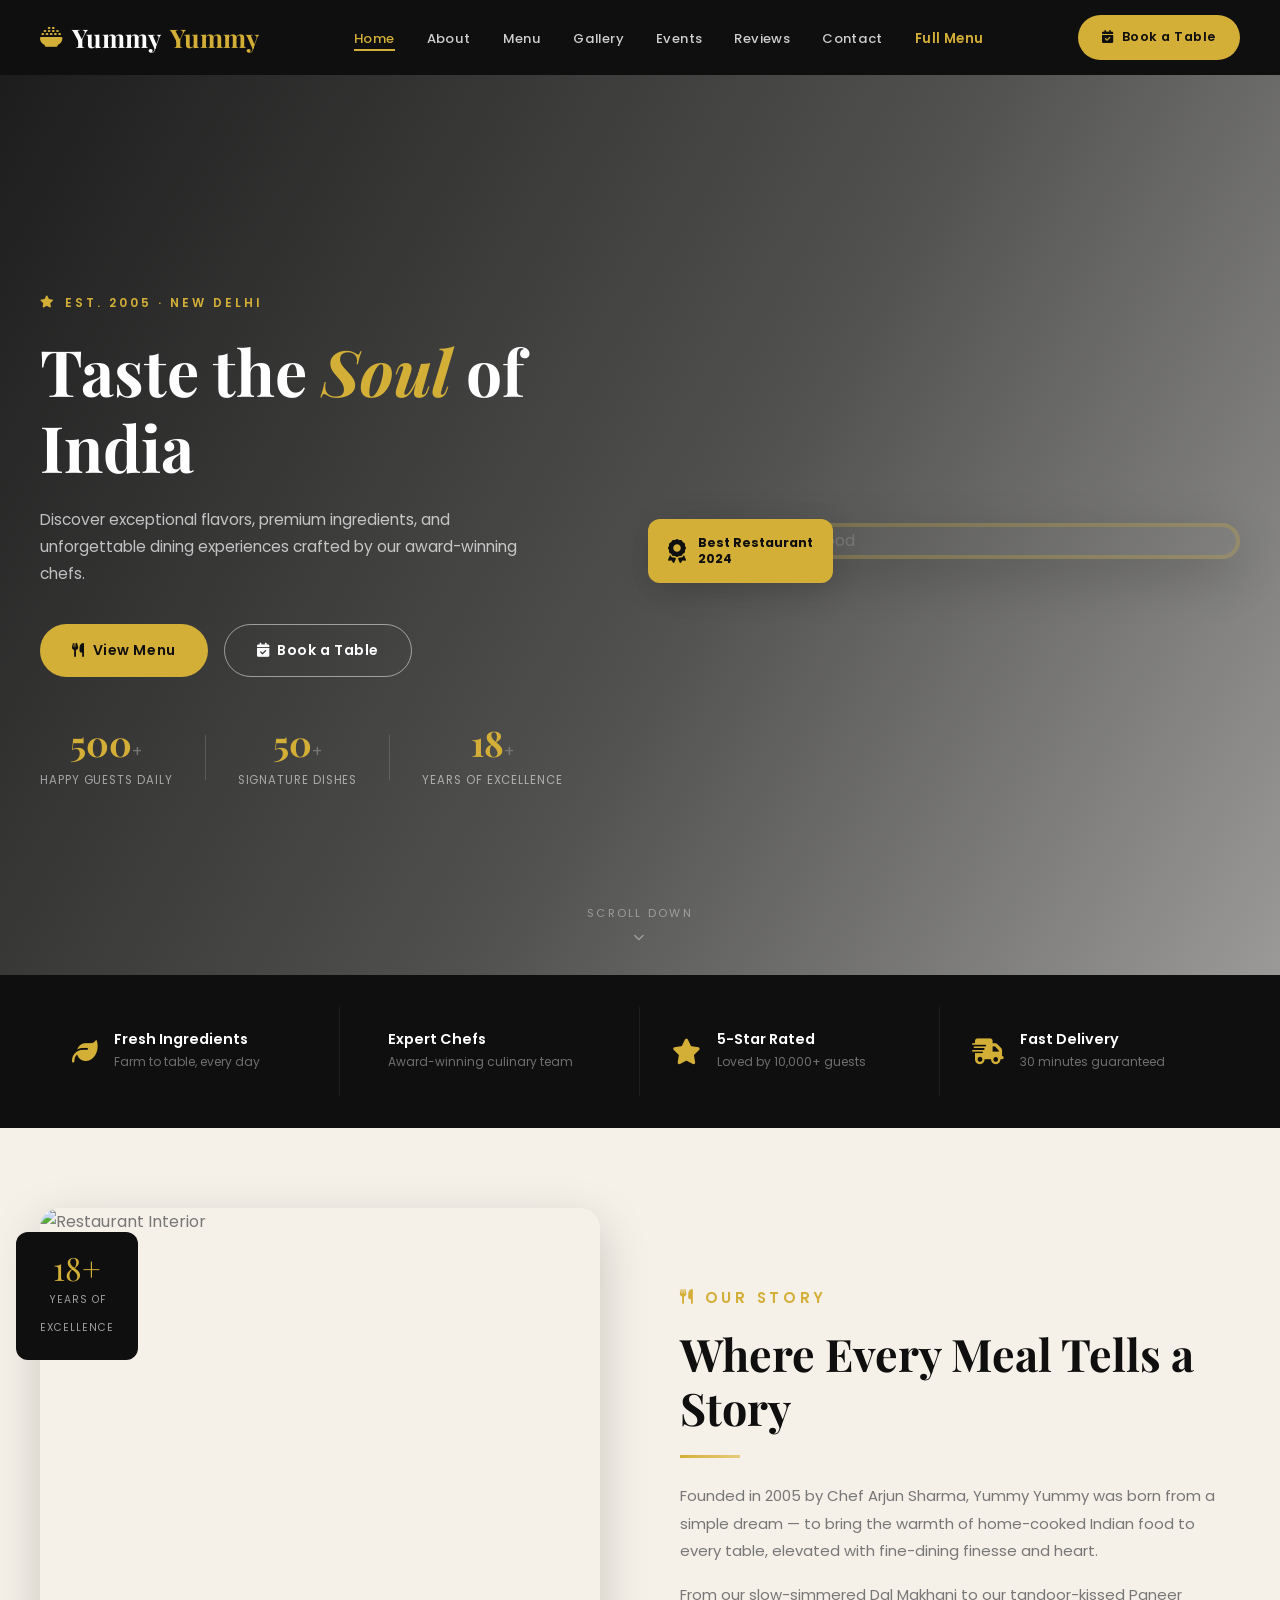
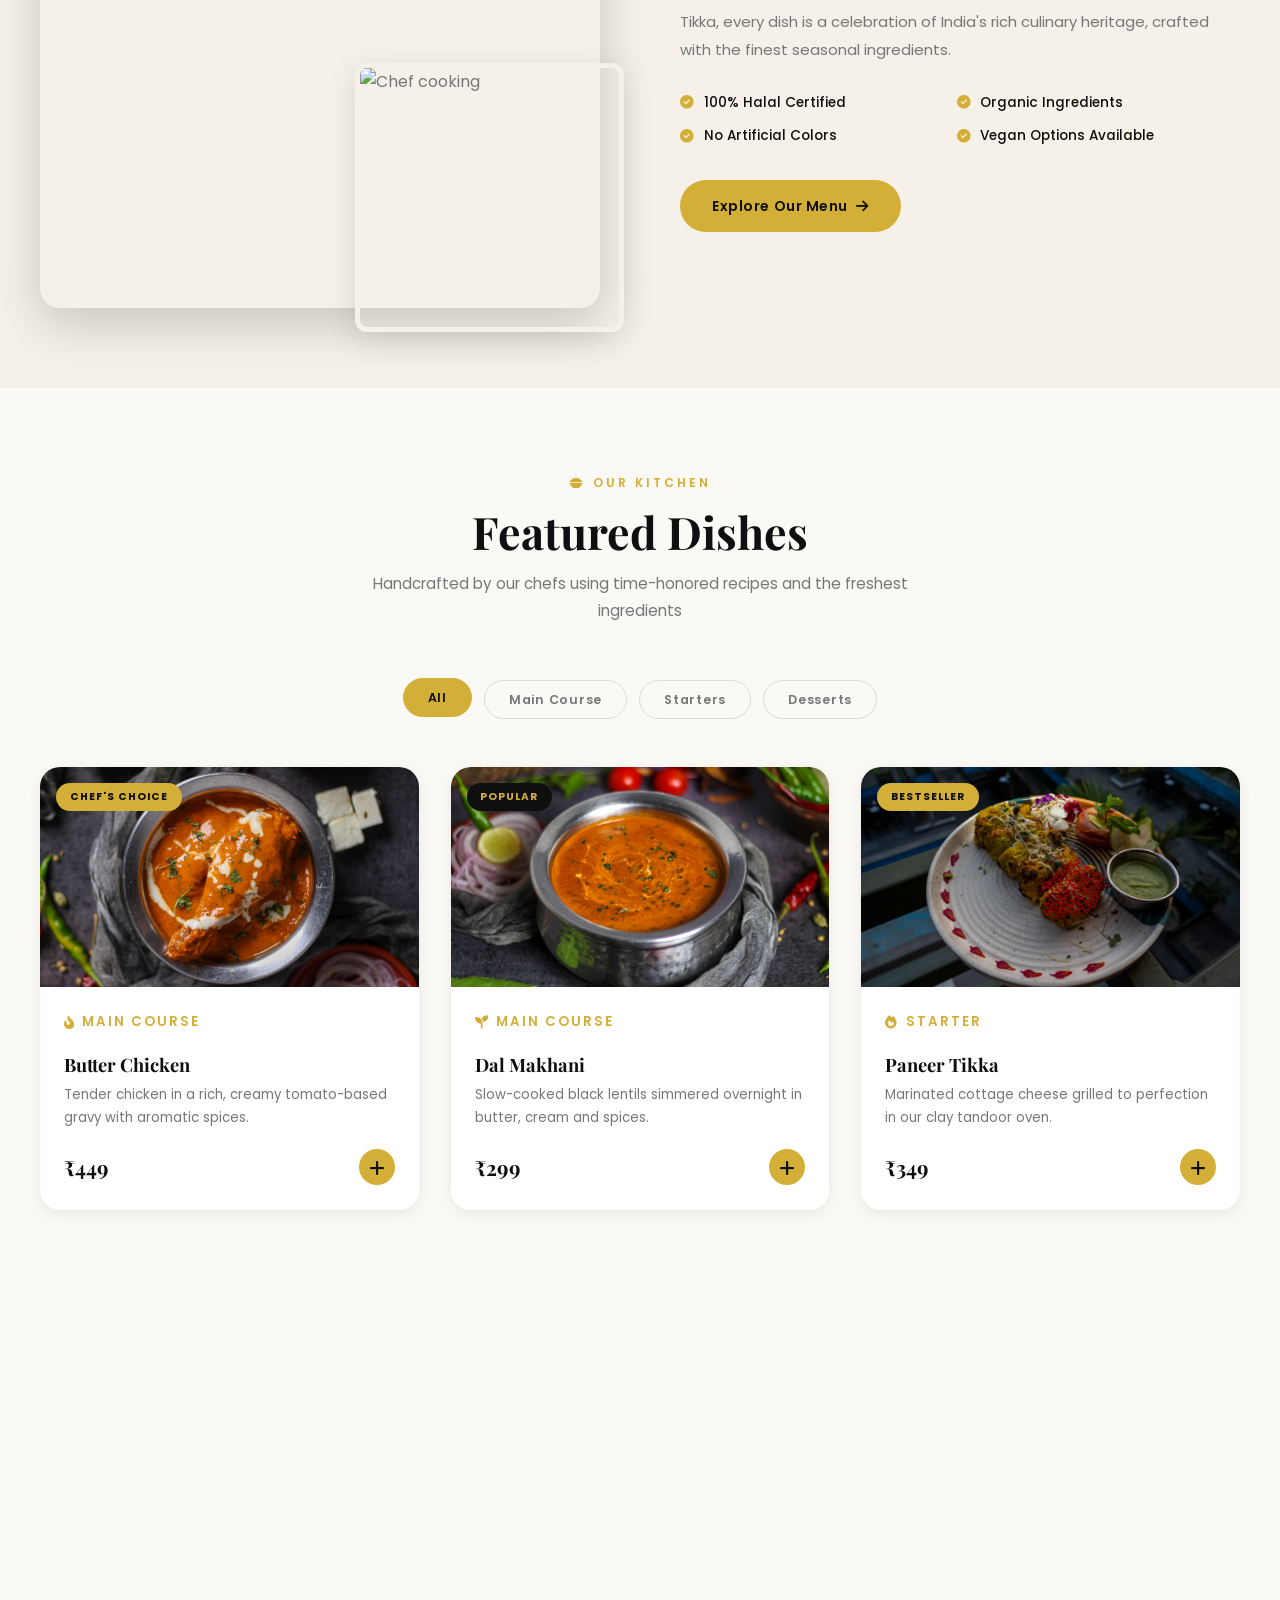
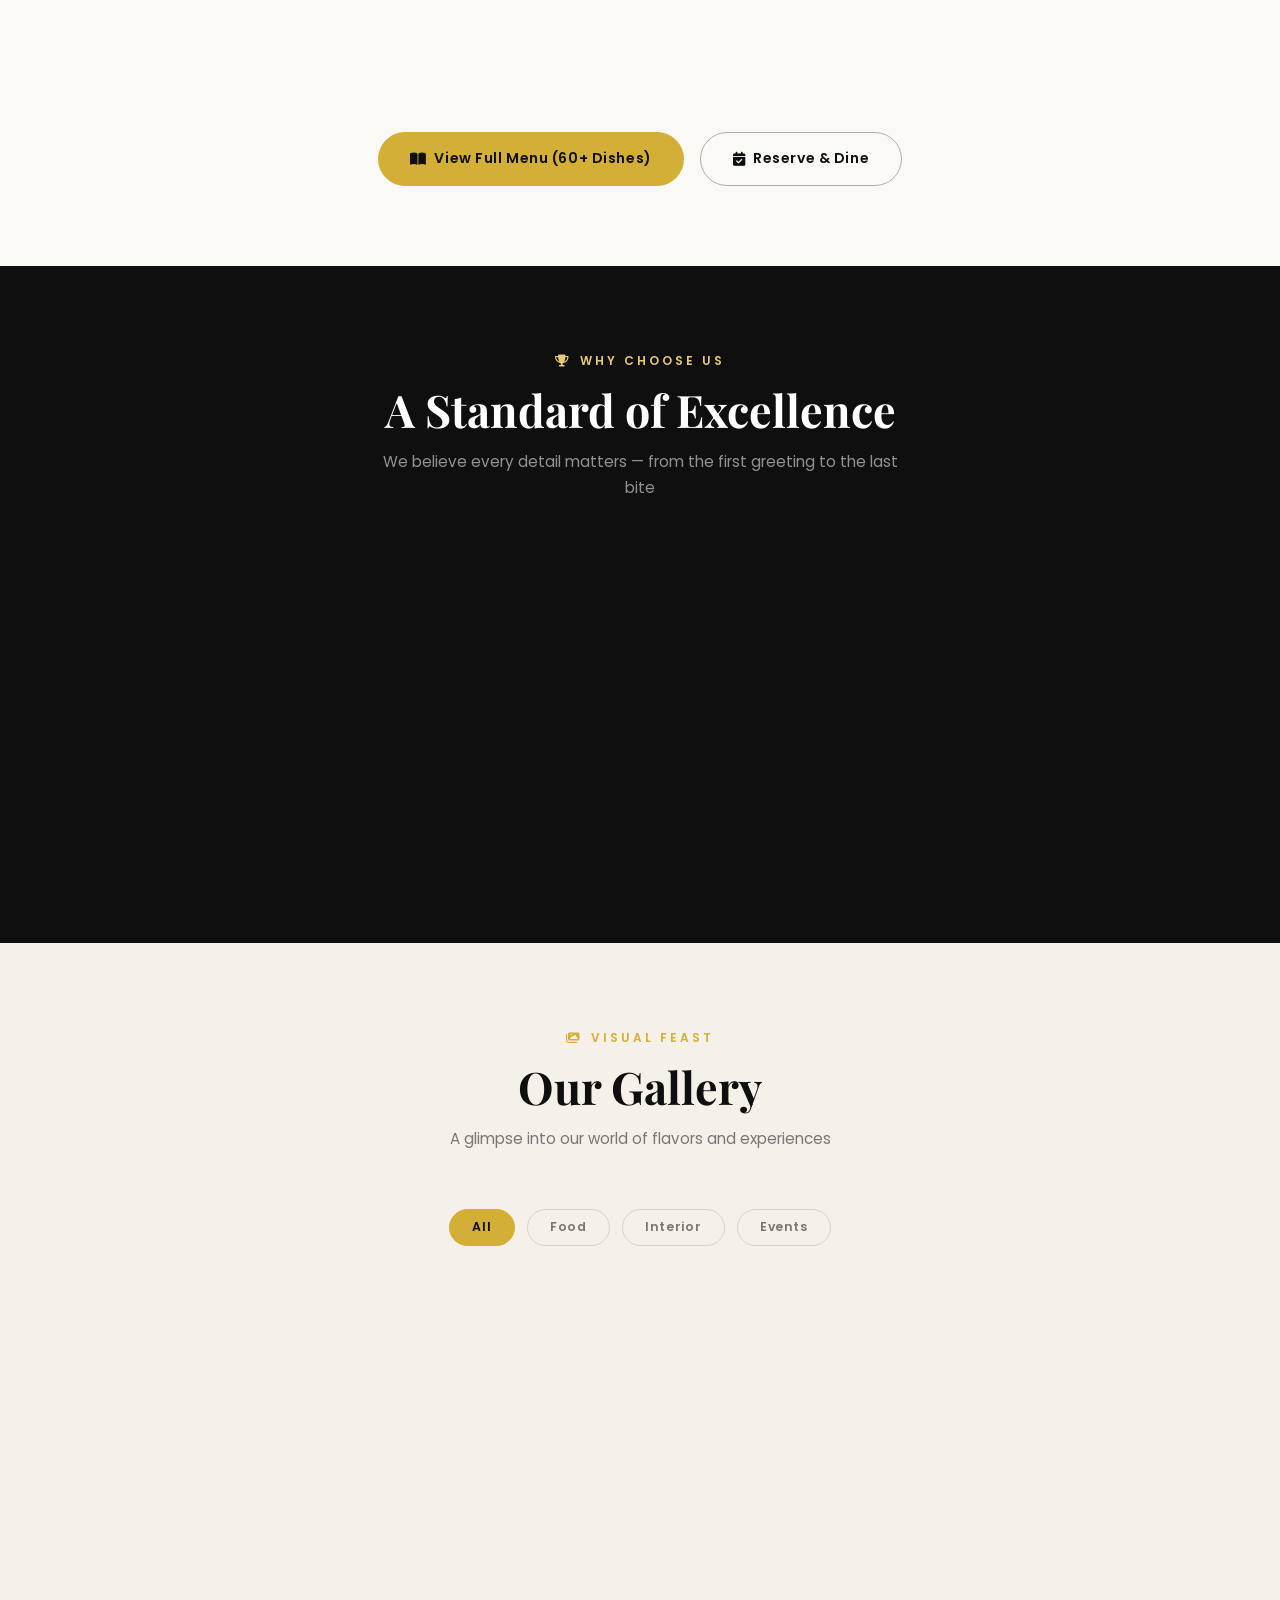
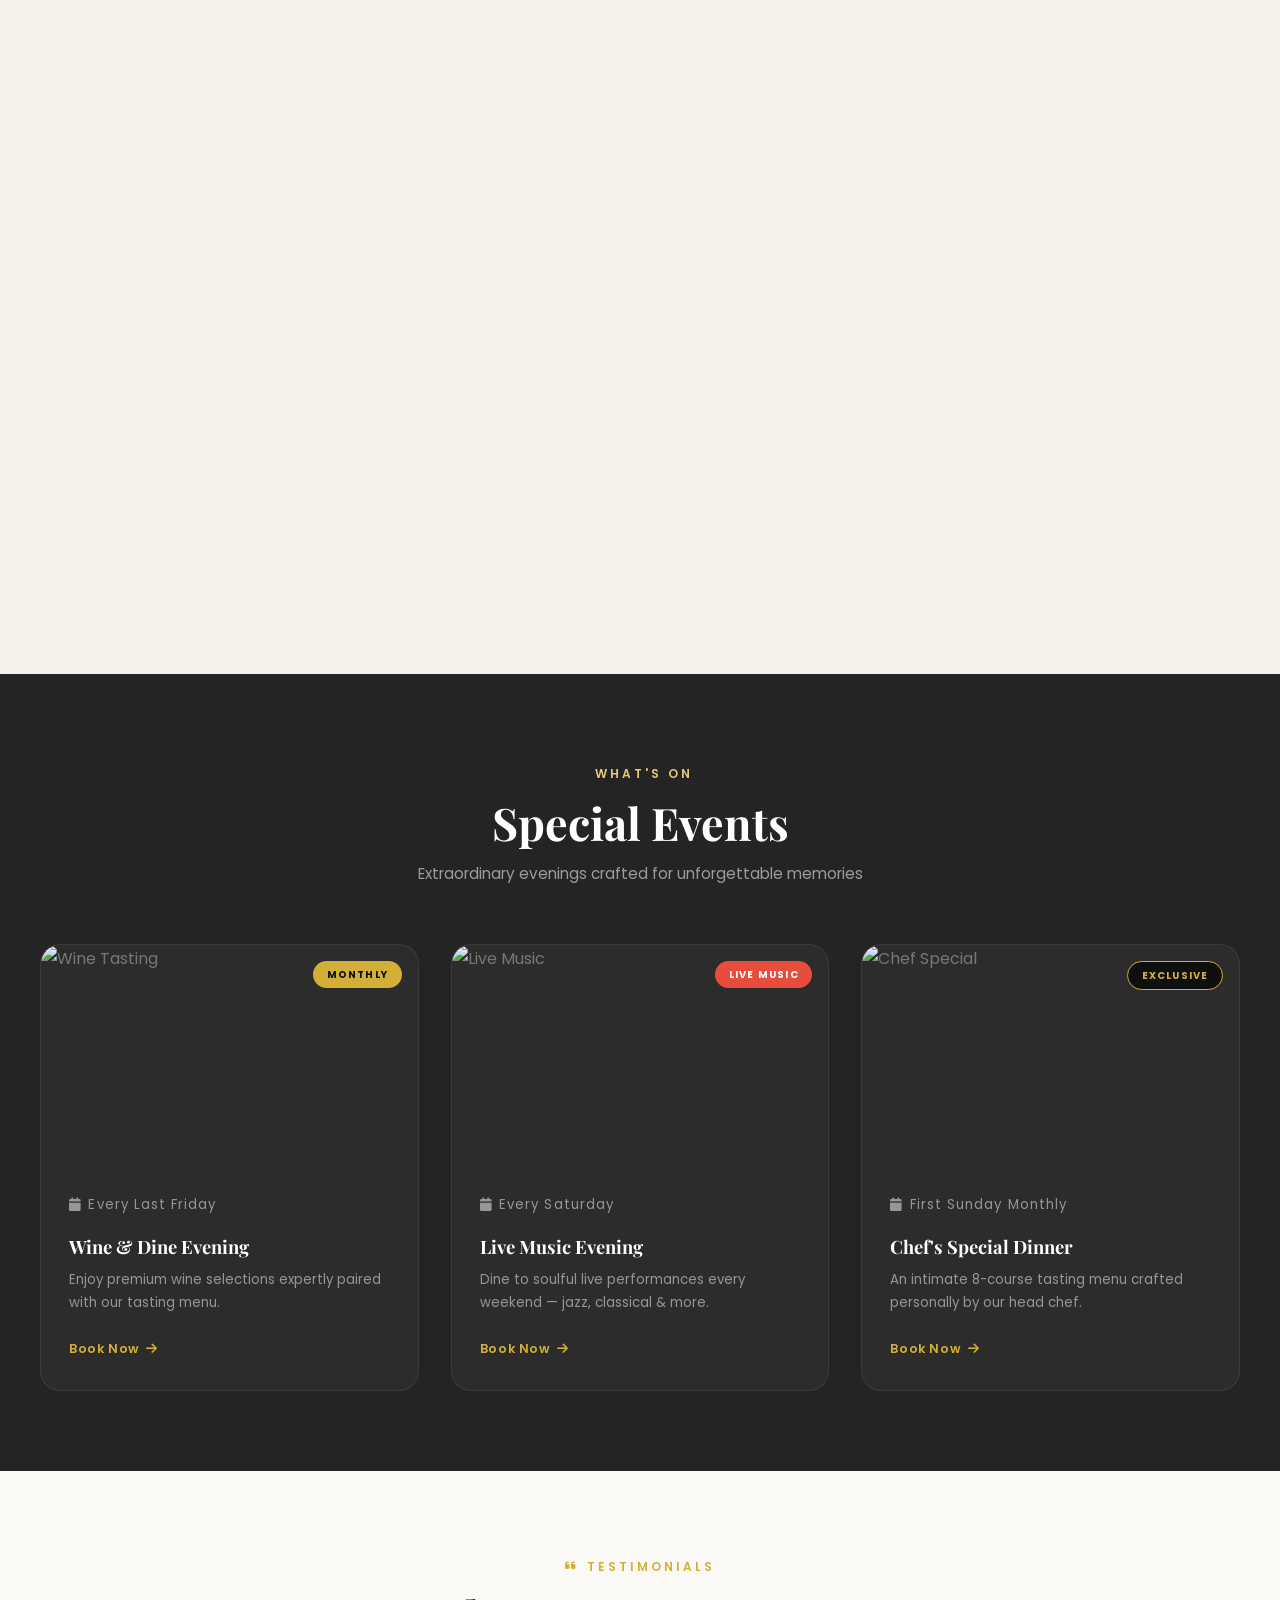
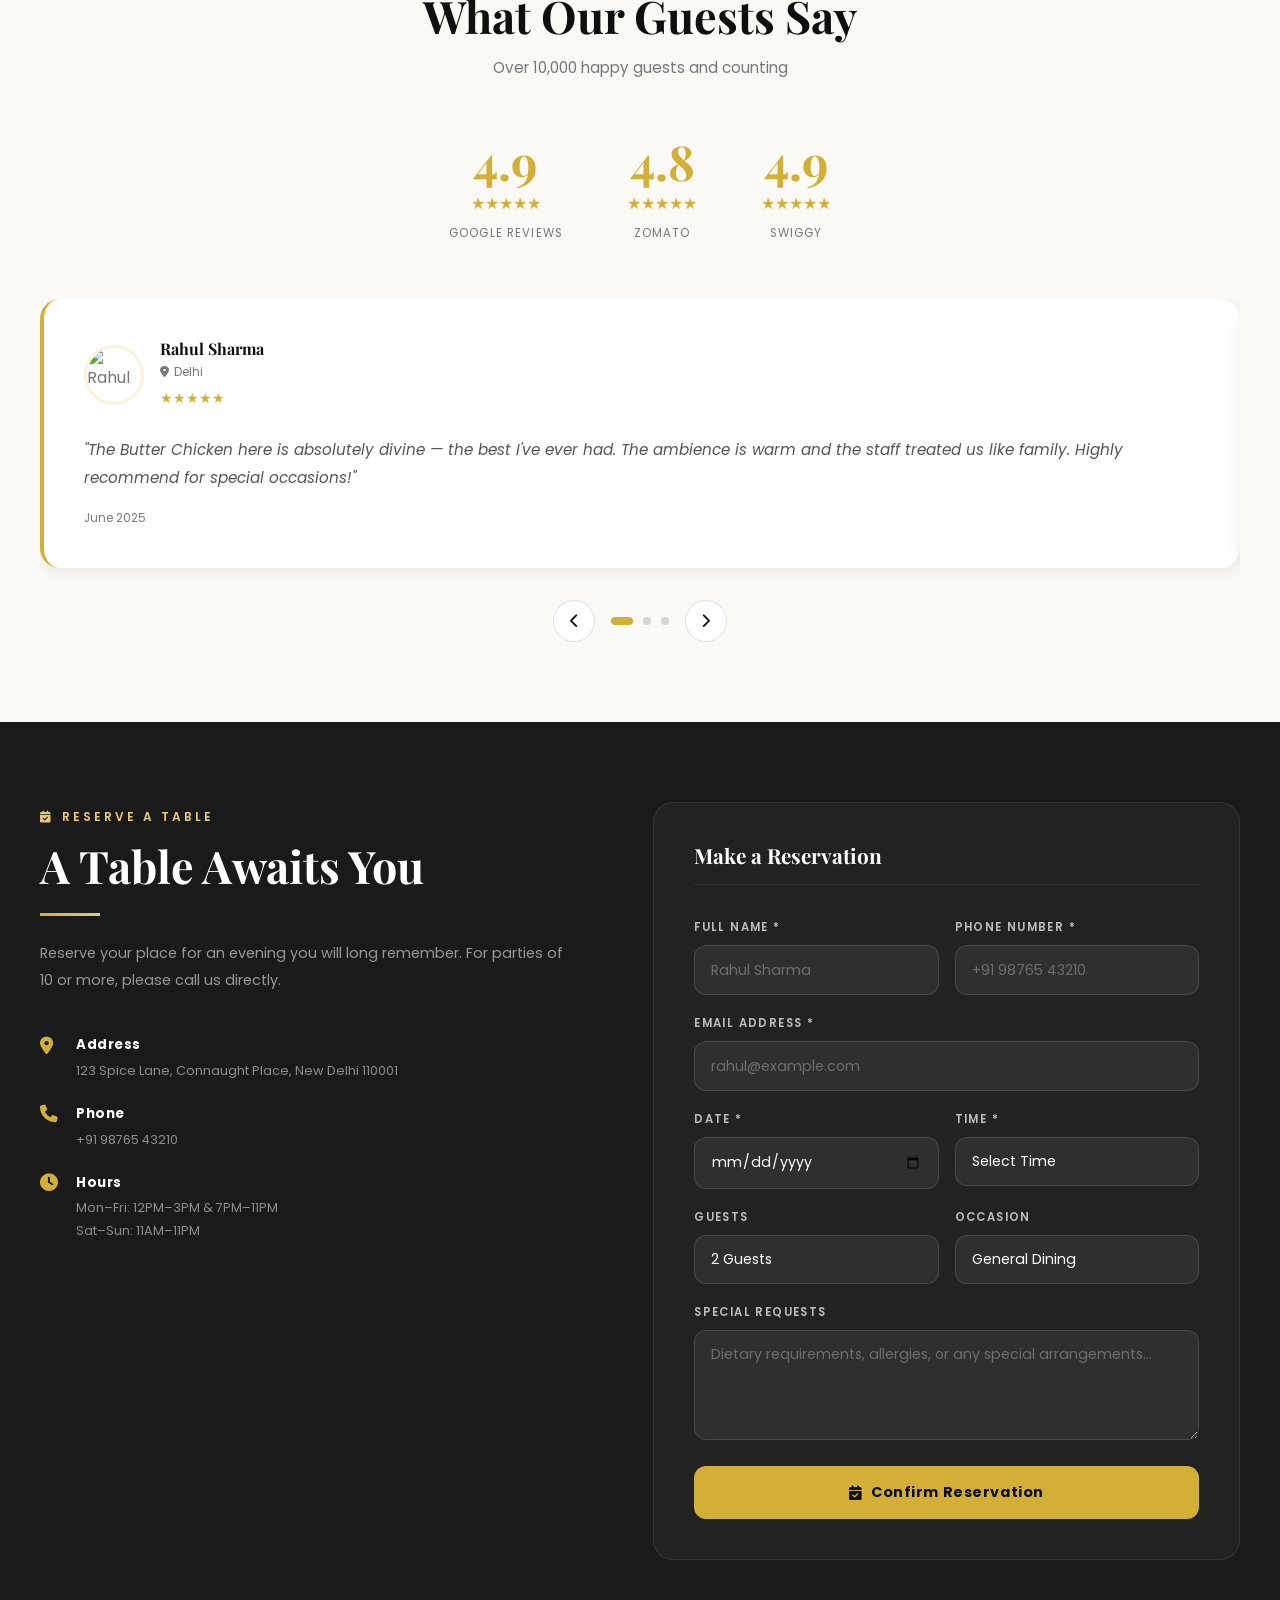
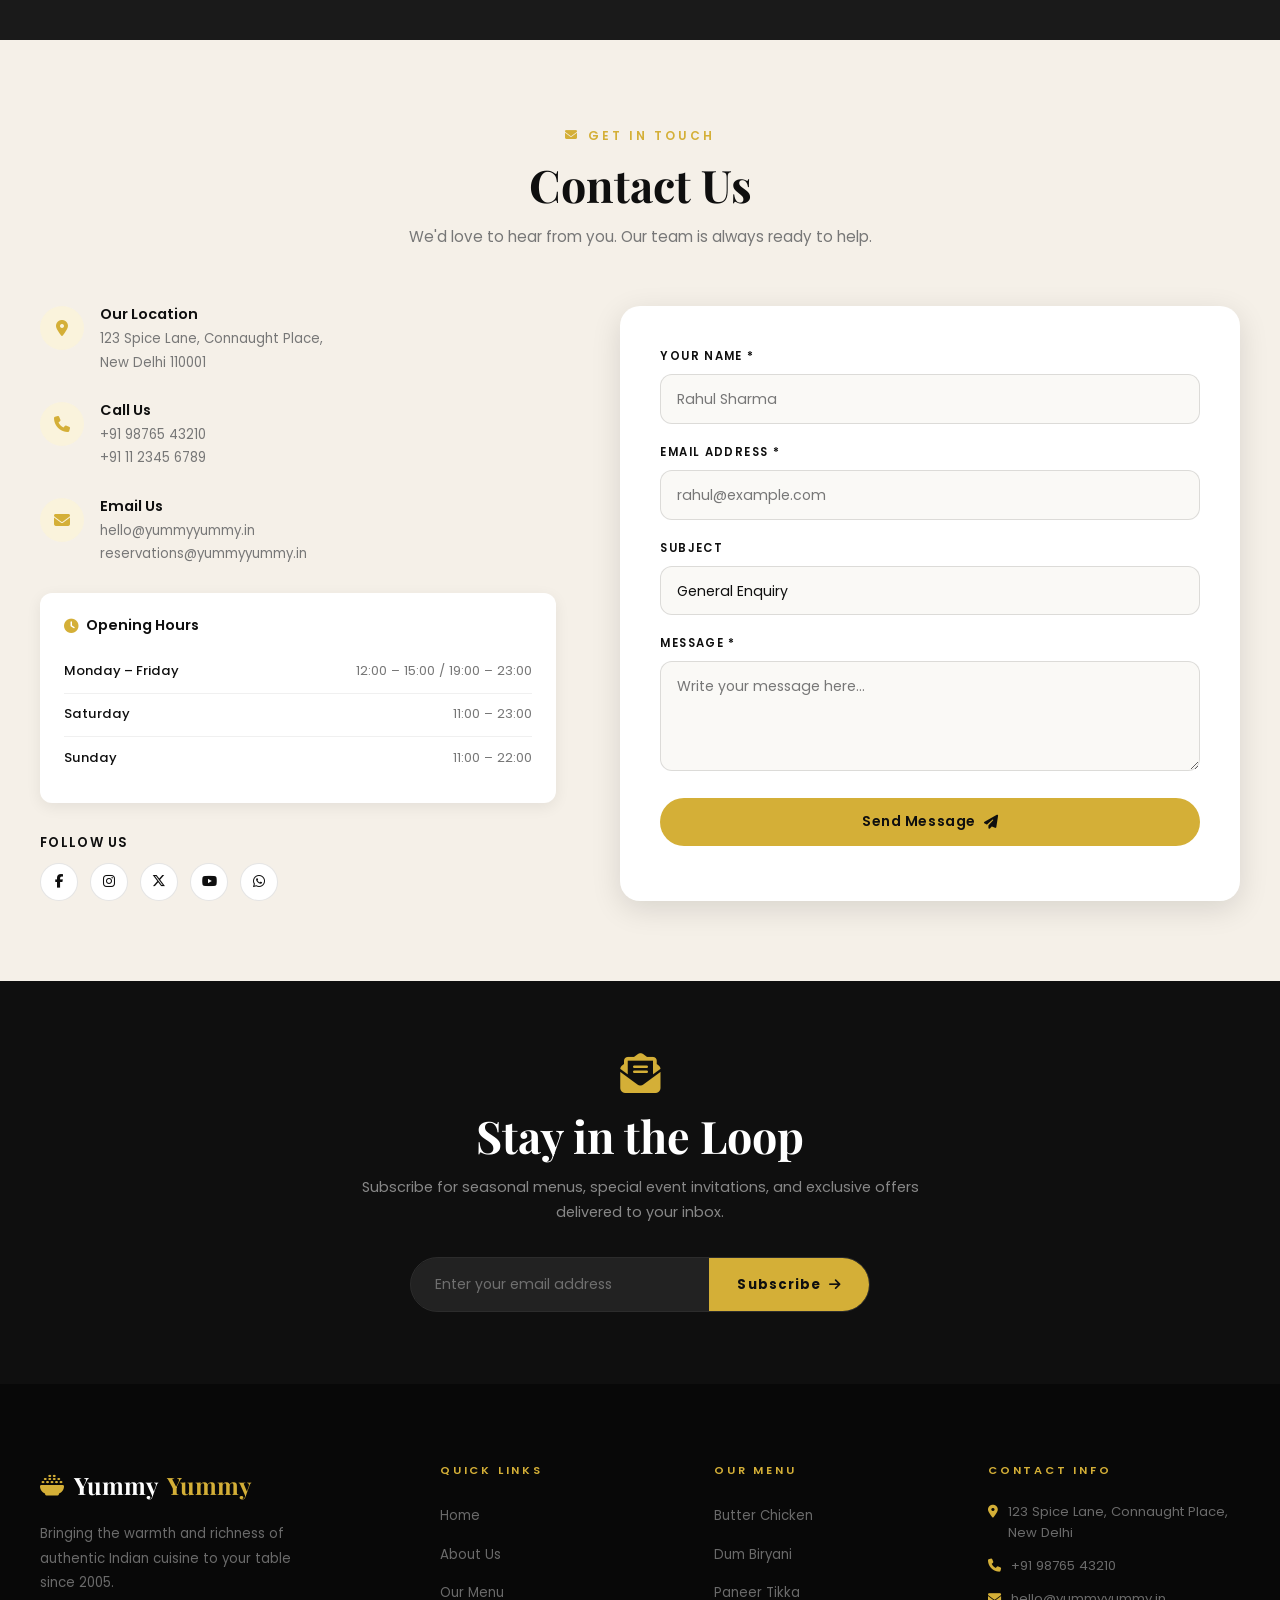
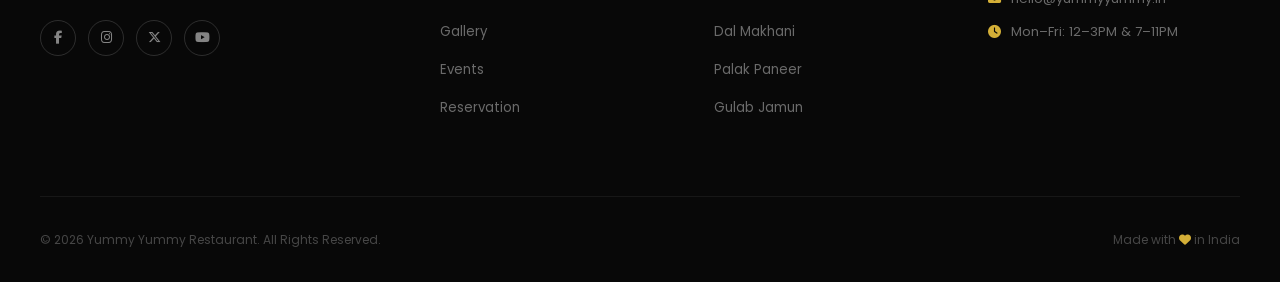
==== commit 77c79420: "Add files via upload" ====
--- a/index.html
+++ b/index.html
@@ -34,6 +34,7 @@
                     <li><a href="#events">Events</a></li>
                     <li><a href="#reviews">Reviews</a></li>
                     <li><a href="#contact">Contact</a></li>
+                    <li><a href="menu.html" style="color:var(--gold);font-weight:600;">Full Menu</a></li>
                 </ul>
             </nav>
 
@@ -294,7 +295,12 @@
                 </div>
 
                 <div class="menu-cta">
-                    <a href="#reservation" class="btn btn-primary">Reserve & Dine <i class="fa-solid fa-arrow-right"></i></a>
+                    <a href="menu.html" class="btn btn-primary">
+                        <i class="fa-solid fa-book-open"></i> View Full Menu (60+ Dishes)
+                    </a>
+                    <a href="#reservation" class="btn btn-outline-dark">
+                        <i class="fa-solid fa-calendar-check"></i> Reserve & Dine
+                    </a>
                 </div>
             </div>
         </section>
--- a/style.css
+++ b/style.css
@@ -78,6 +78,9 @@
 .btn-gold { background: var(--gold); color: var(--ink); font-weight: 700; font-size: .9rem; padding: 1rem; border-radius: var(--radius); }
 .btn-gold:hover { background: var(--gold-light); }
 .btn-full { width: 100%; justify-content: center; }
+.btn-outline-dark { background: transparent; color: var(--ink); border: 1.5px solid rgba(0,0,0,.3); }
+.btn-outline-dark:hover { border-color: var(--gold); color: var(--gold); transform: translateY(-3px); }
+.menu-cta { display: flex; gap: 1rem; justify-content: center; flex-wrap: wrap; }
 
 /* Ripple */
 .ripple { position: absolute; border-radius: 50%; background: rgba(255,255,255,.4); transform: scale(0); animation: ripple .6s linear; pointer-events: none; }
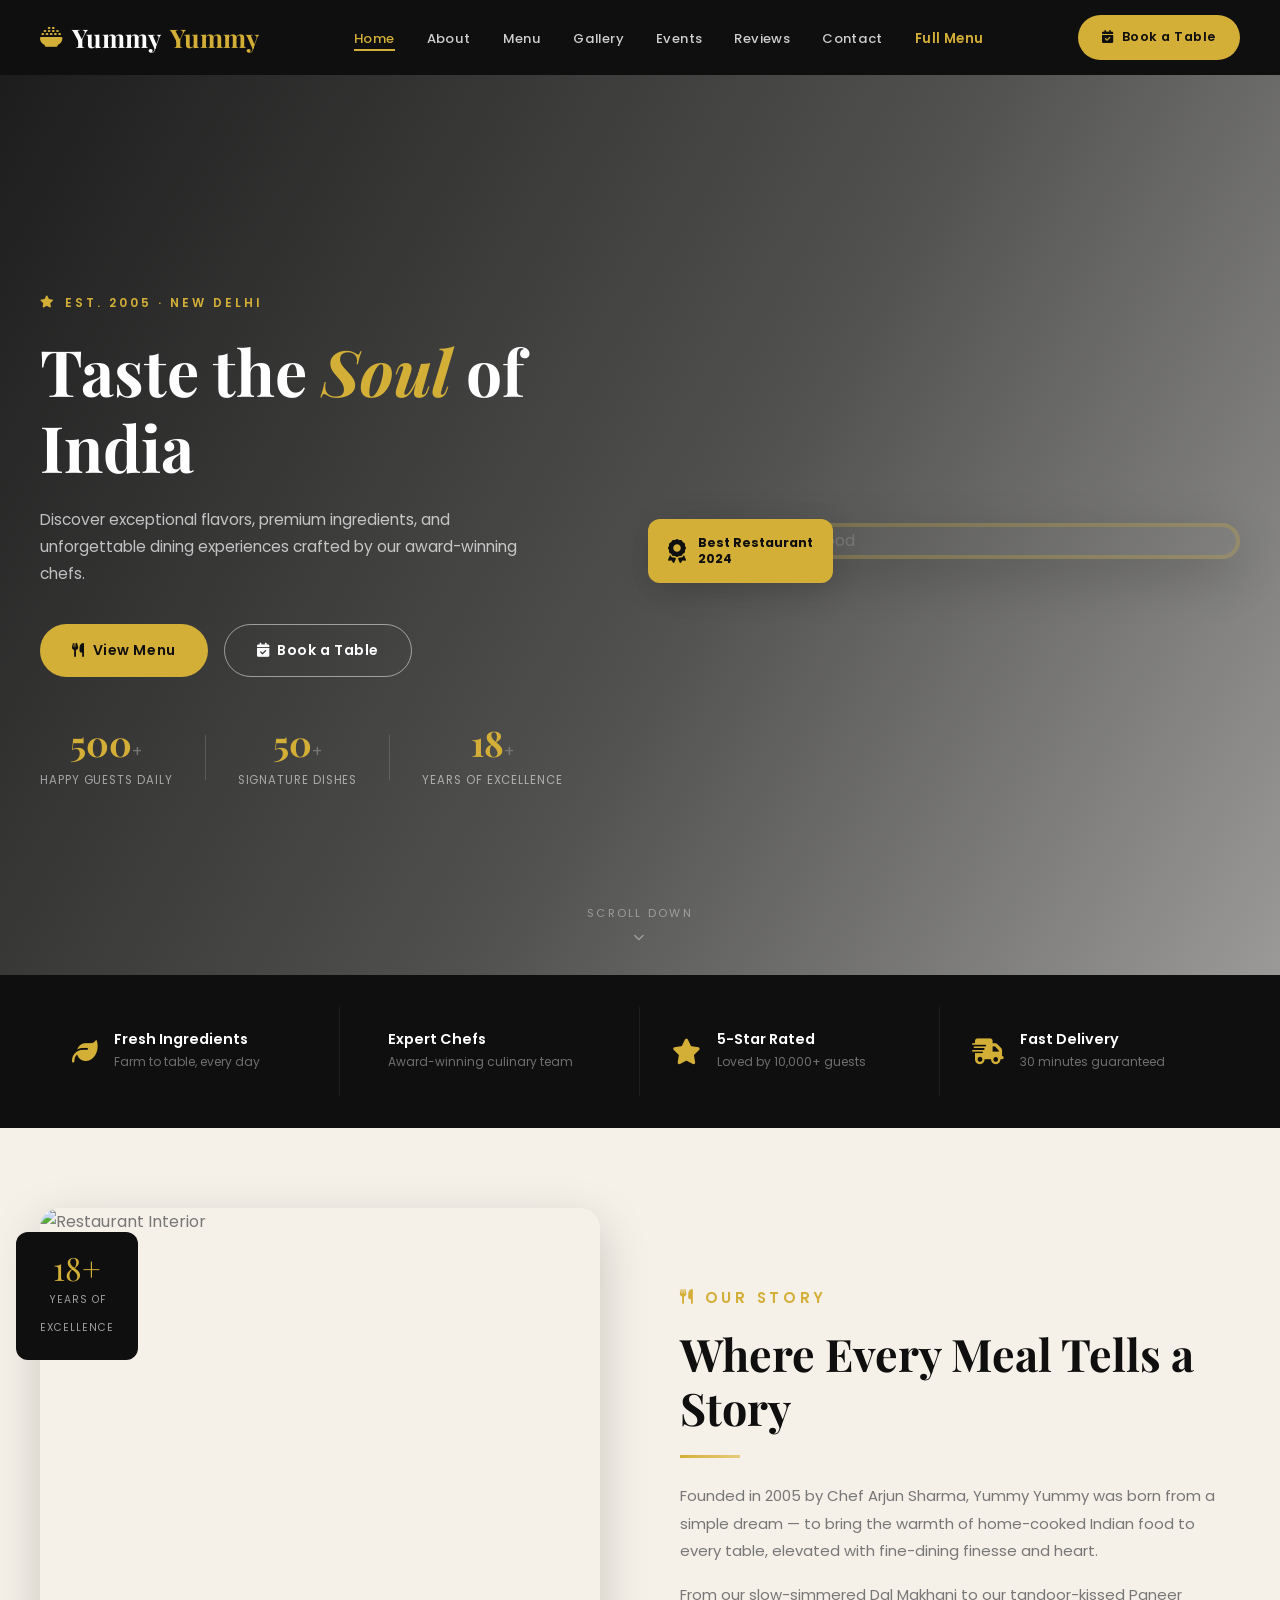
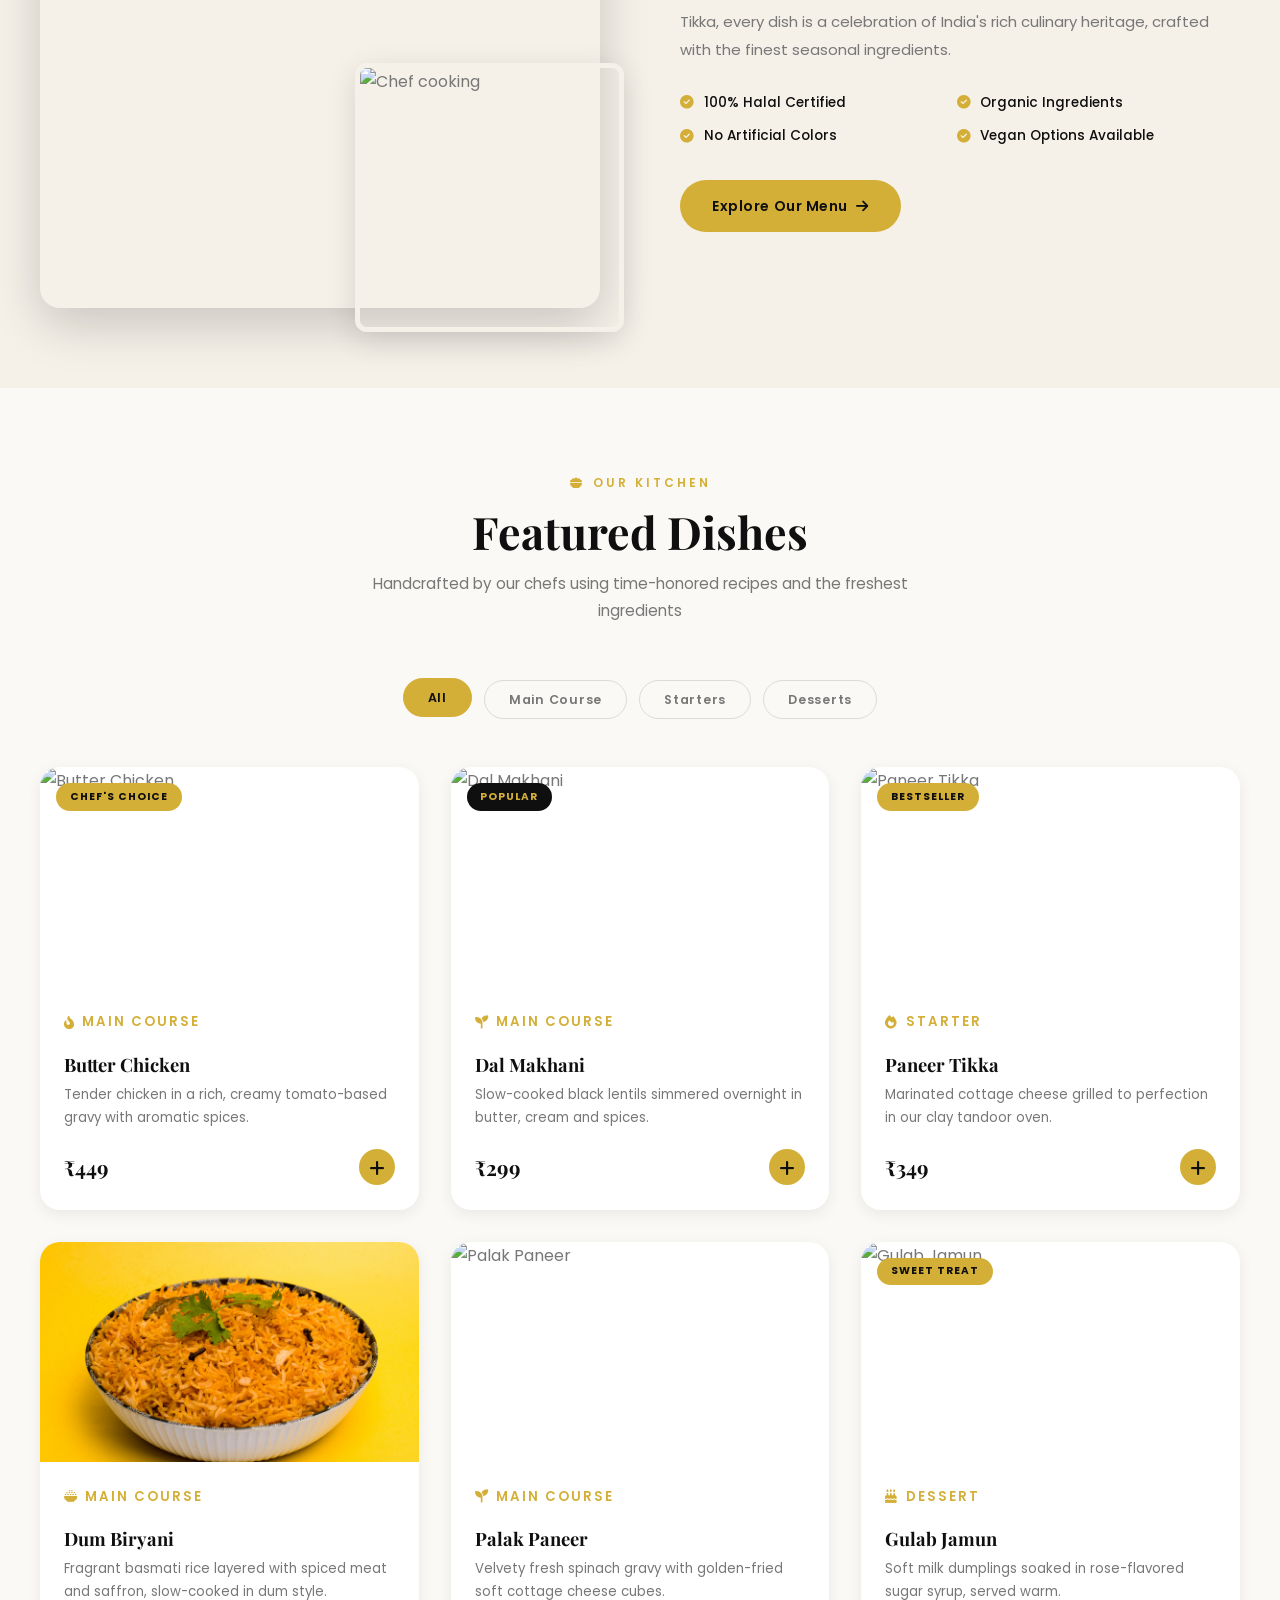
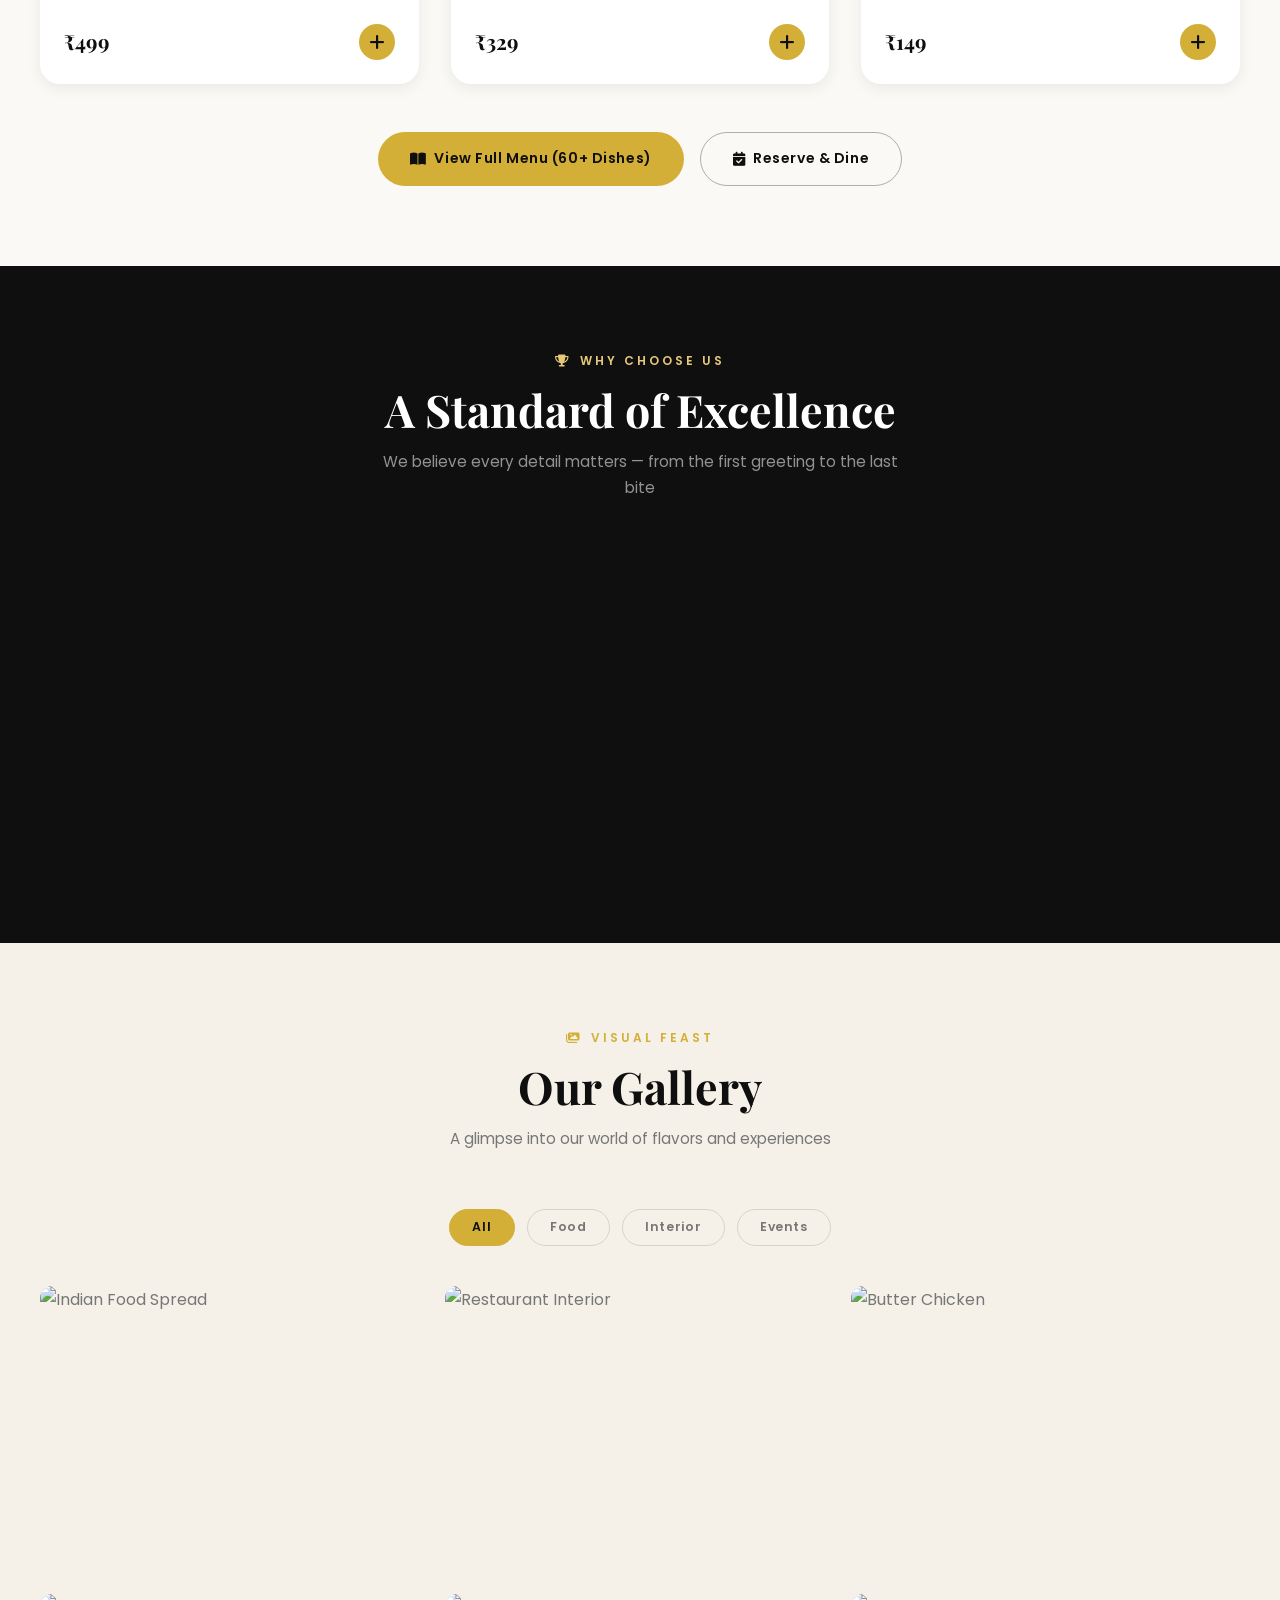
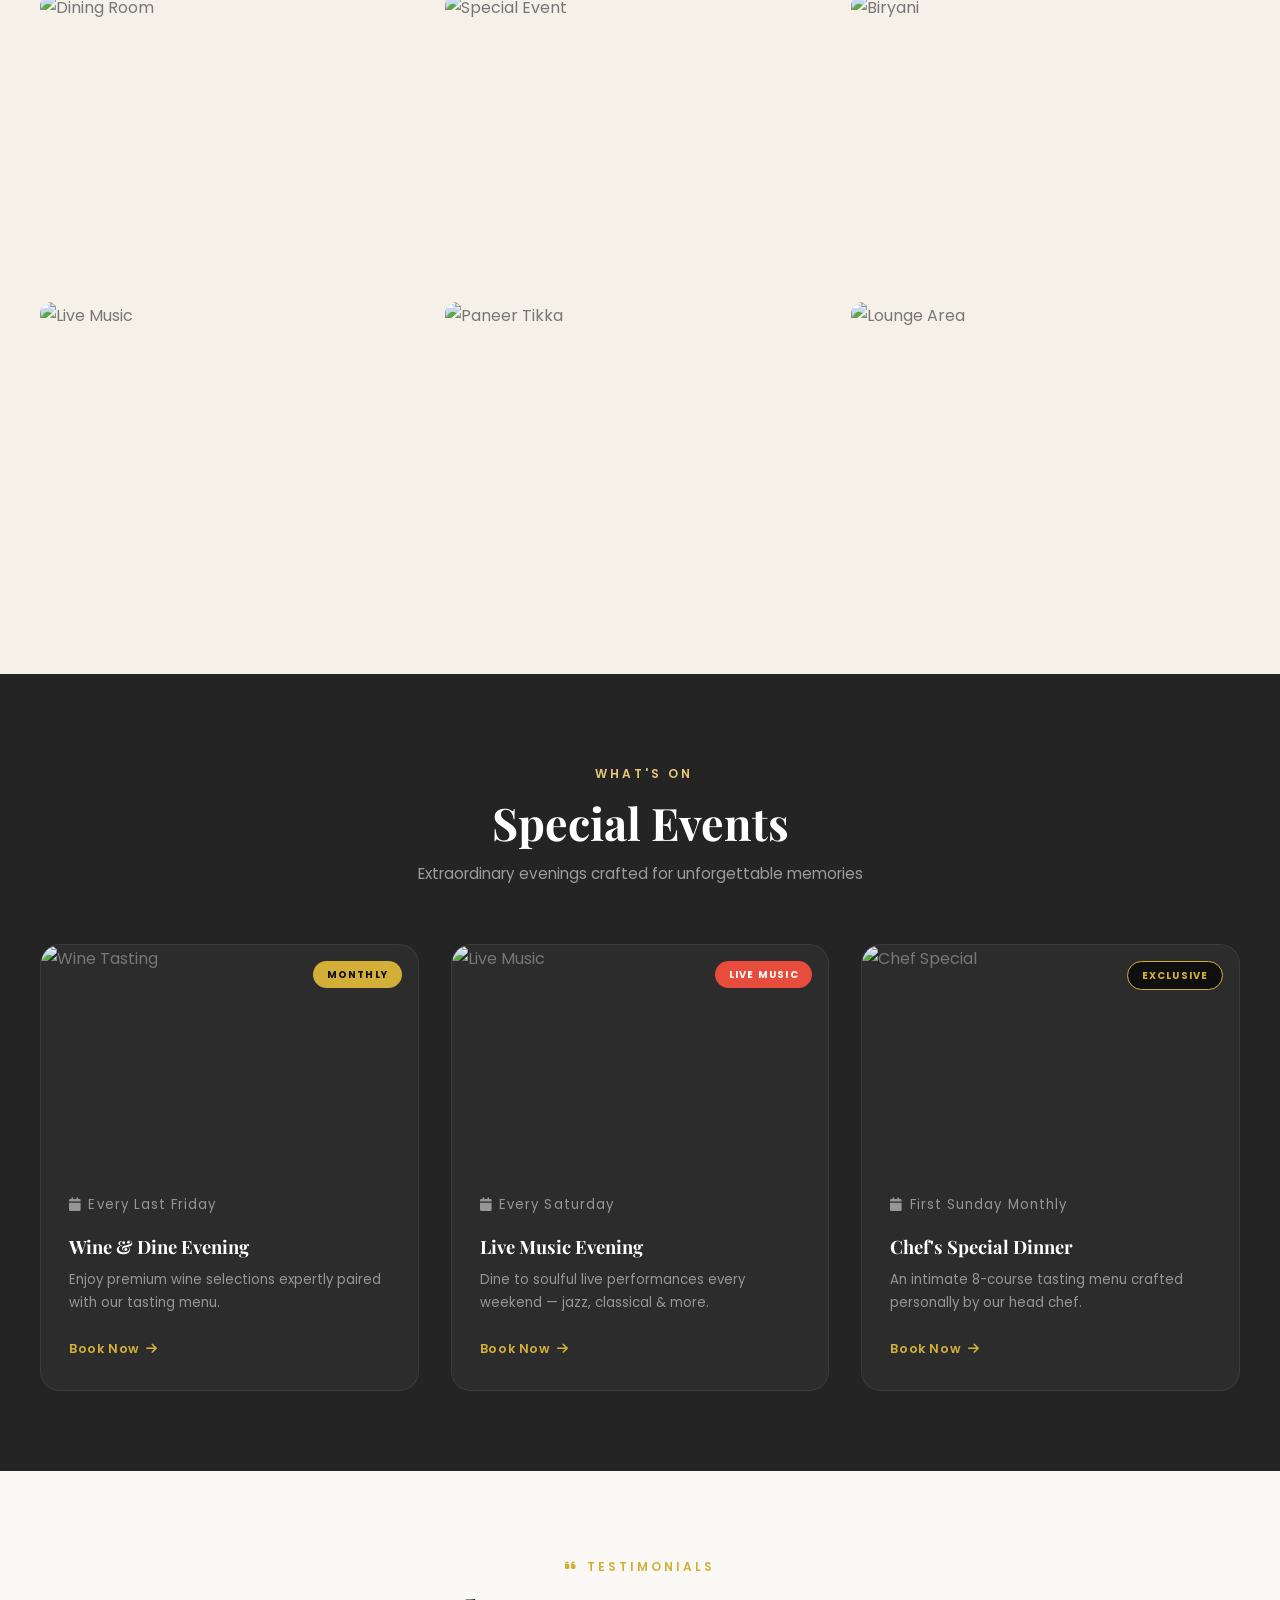
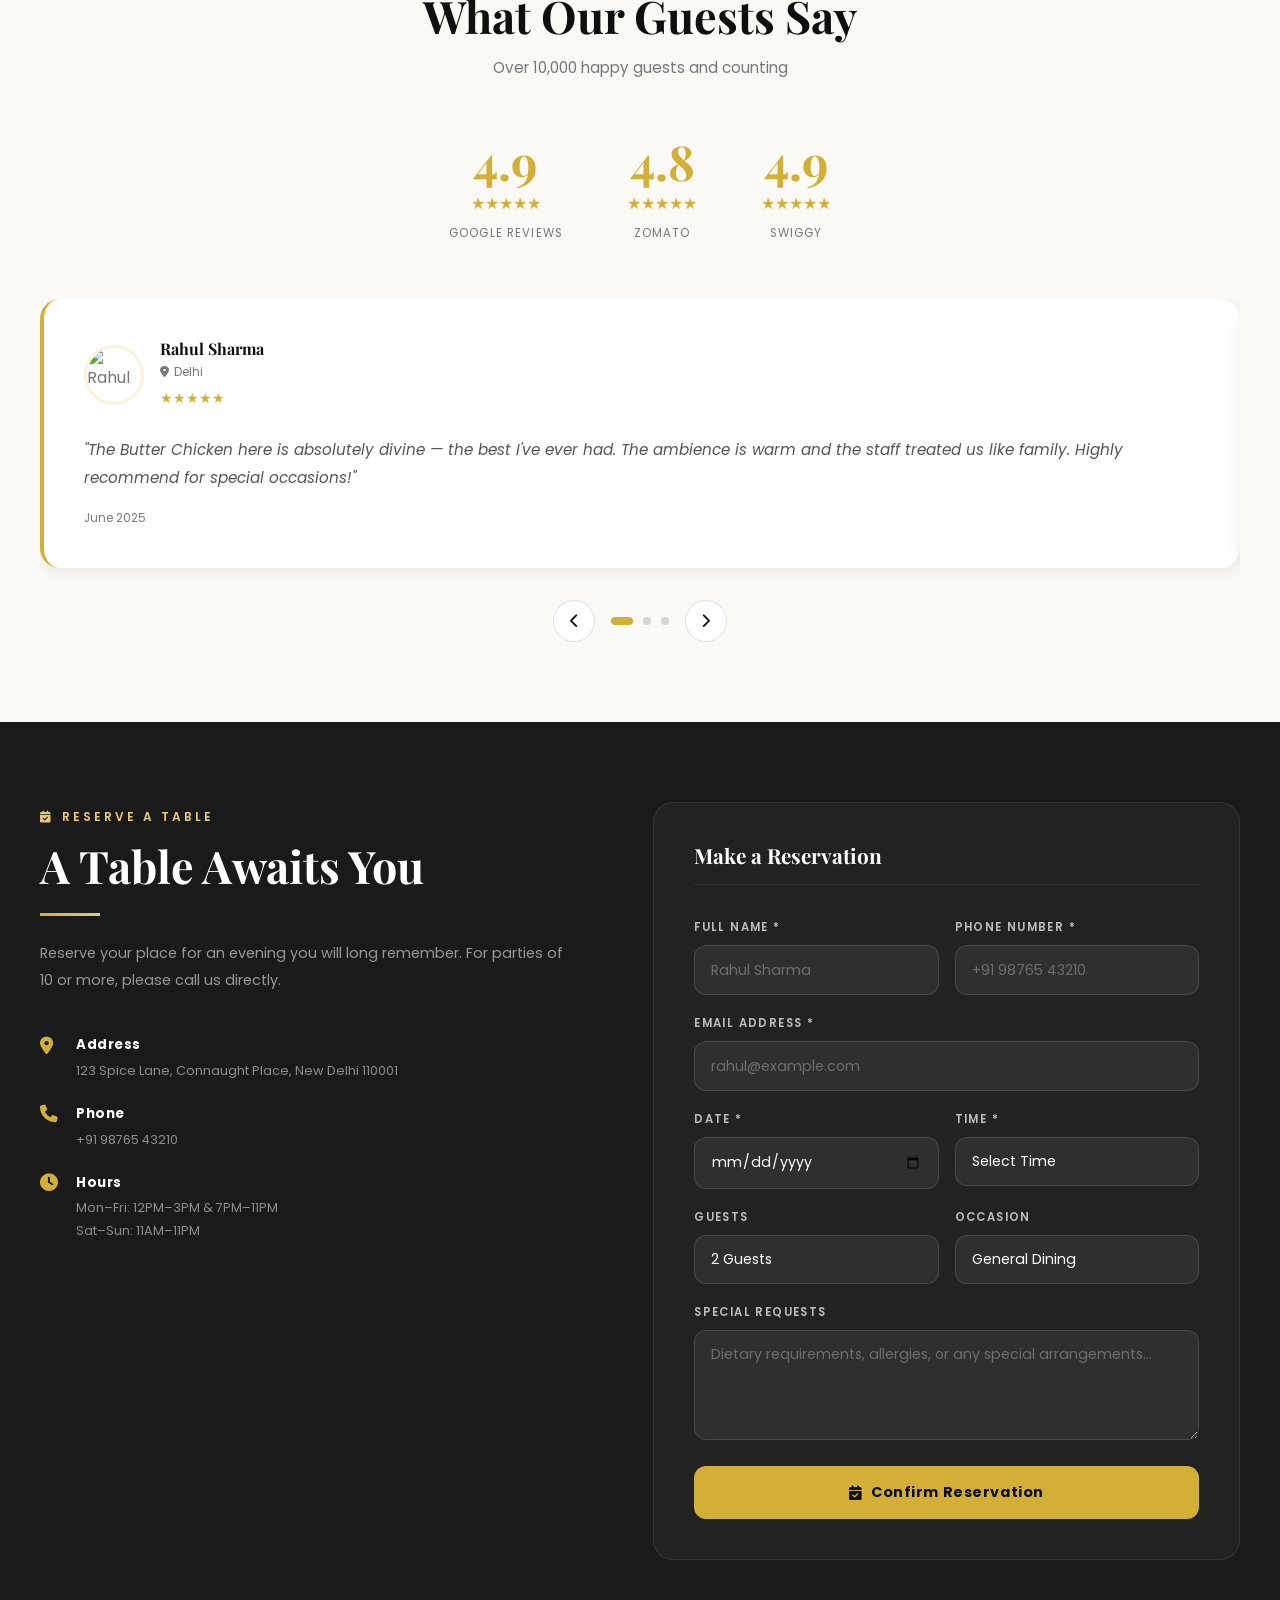
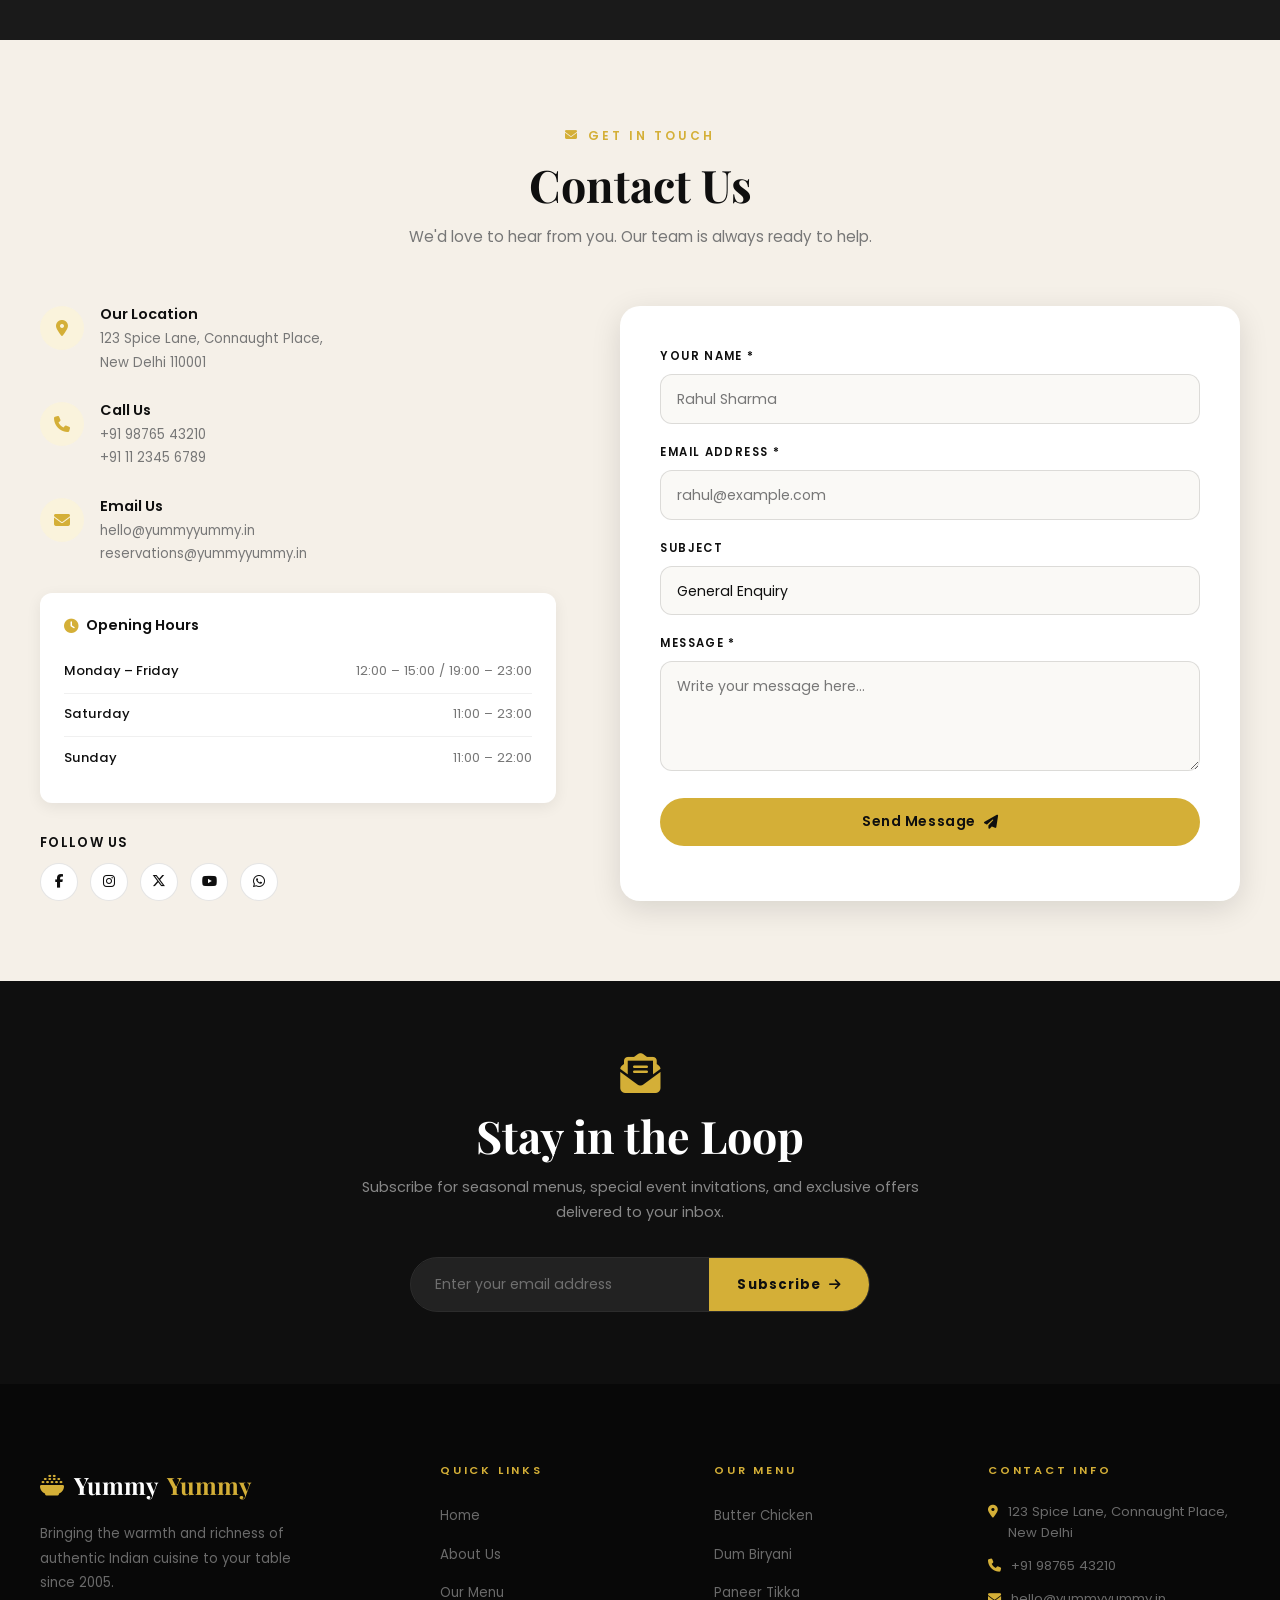
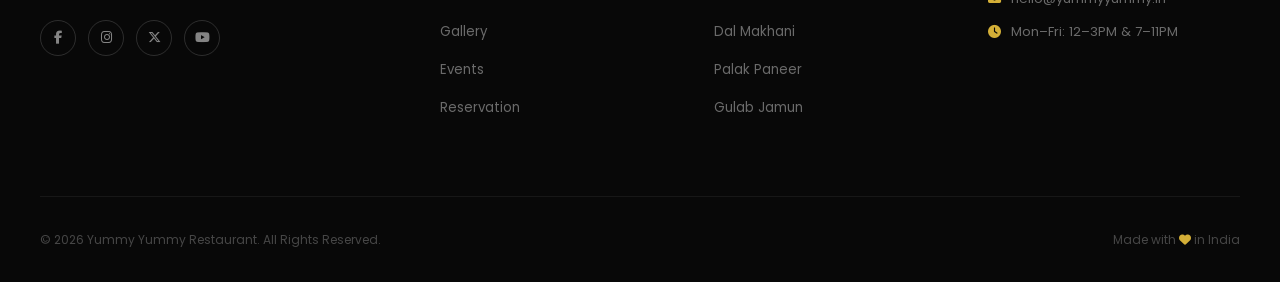
==== commit aa3f3307: "Add files via upload" ====
--- a/index.html
+++ b/index.html
@@ -200,7 +200,7 @@
 
                     <article class="dish-card" data-category="main">
                         <div class="dish-img-wrap">
-                            <img src="images\butter chiken.jpg" alt="Butter Chicken">
+                            <img src="images/butter_chiken.jpg" alt="Butter Chicken">
                             <span class="dish-badge">Chef's Choice</span>
                         </div>
                         <div class="dish-body">
@@ -216,7 +216,7 @@
 
                     <article class="dish-card" data-category="main">
                         <div class="dish-img-wrap">
-                            <img src="images\daal makhni.jpg" alt="Dal Makhani">
+                            <img src="images/daal_makhni.jpg" alt="Dal Makhani">
                             <span class="dish-badge popular">Popular</span>
                         </div>
                         <div class="dish-body">
@@ -232,7 +232,7 @@
 
                     <article class="dish-card" data-category="starter">
                         <div class="dish-img-wrap">
-                            <img src="images\paneer tikka.jpg" alt="Paneer Tikka">
+                            <img src="images/paneer_tikka.jpg" alt="Paneer Tikka">
                             <span class="dish-badge">Bestseller</span>
                         </div>
                         <div class="dish-body">
@@ -248,7 +248,7 @@
 
                     <article class="dish-card" data-category="main">
                         <div class="dish-img-wrap">
-                            <img src="images\biriyani.jpg" alt="Biryani">
+                            <img src="images/biriyani.jpg" alt="Biryani">
                         </div>
                         <div class="dish-body">
                             <p class="dish-cat"><i class="fa-solid fa-bowl-rice"></i> Main Course</p>
@@ -263,7 +263,7 @@
 
                     <article class="dish-card" data-category="main">
                         <div class="dish-img-wrap">
-                            <img src="images\palak panir.jpg" alt="Palak Paneer">
+                            <img src="images/palak_panir.jpg" alt="Palak Paneer">
                         </div>
                         <div class="dish-body">
                             <p class="dish-cat"><i class="fa-solid fa-seedling"></i> Main Course</p>
@@ -278,7 +278,7 @@
 
                     <article class="dish-card" data-category="dessert">
                         <div class="dish-img-wrap">
-                            <img src="images\gulab jamun.jpg" alt="Gulab Jamun">
+                            <img src="images/gulab_jamun.jpg" alt="Gulab Jamun">
                             <span class="dish-badge">Sweet Treat</span>
                         </div>
                         <div class="dish-body">
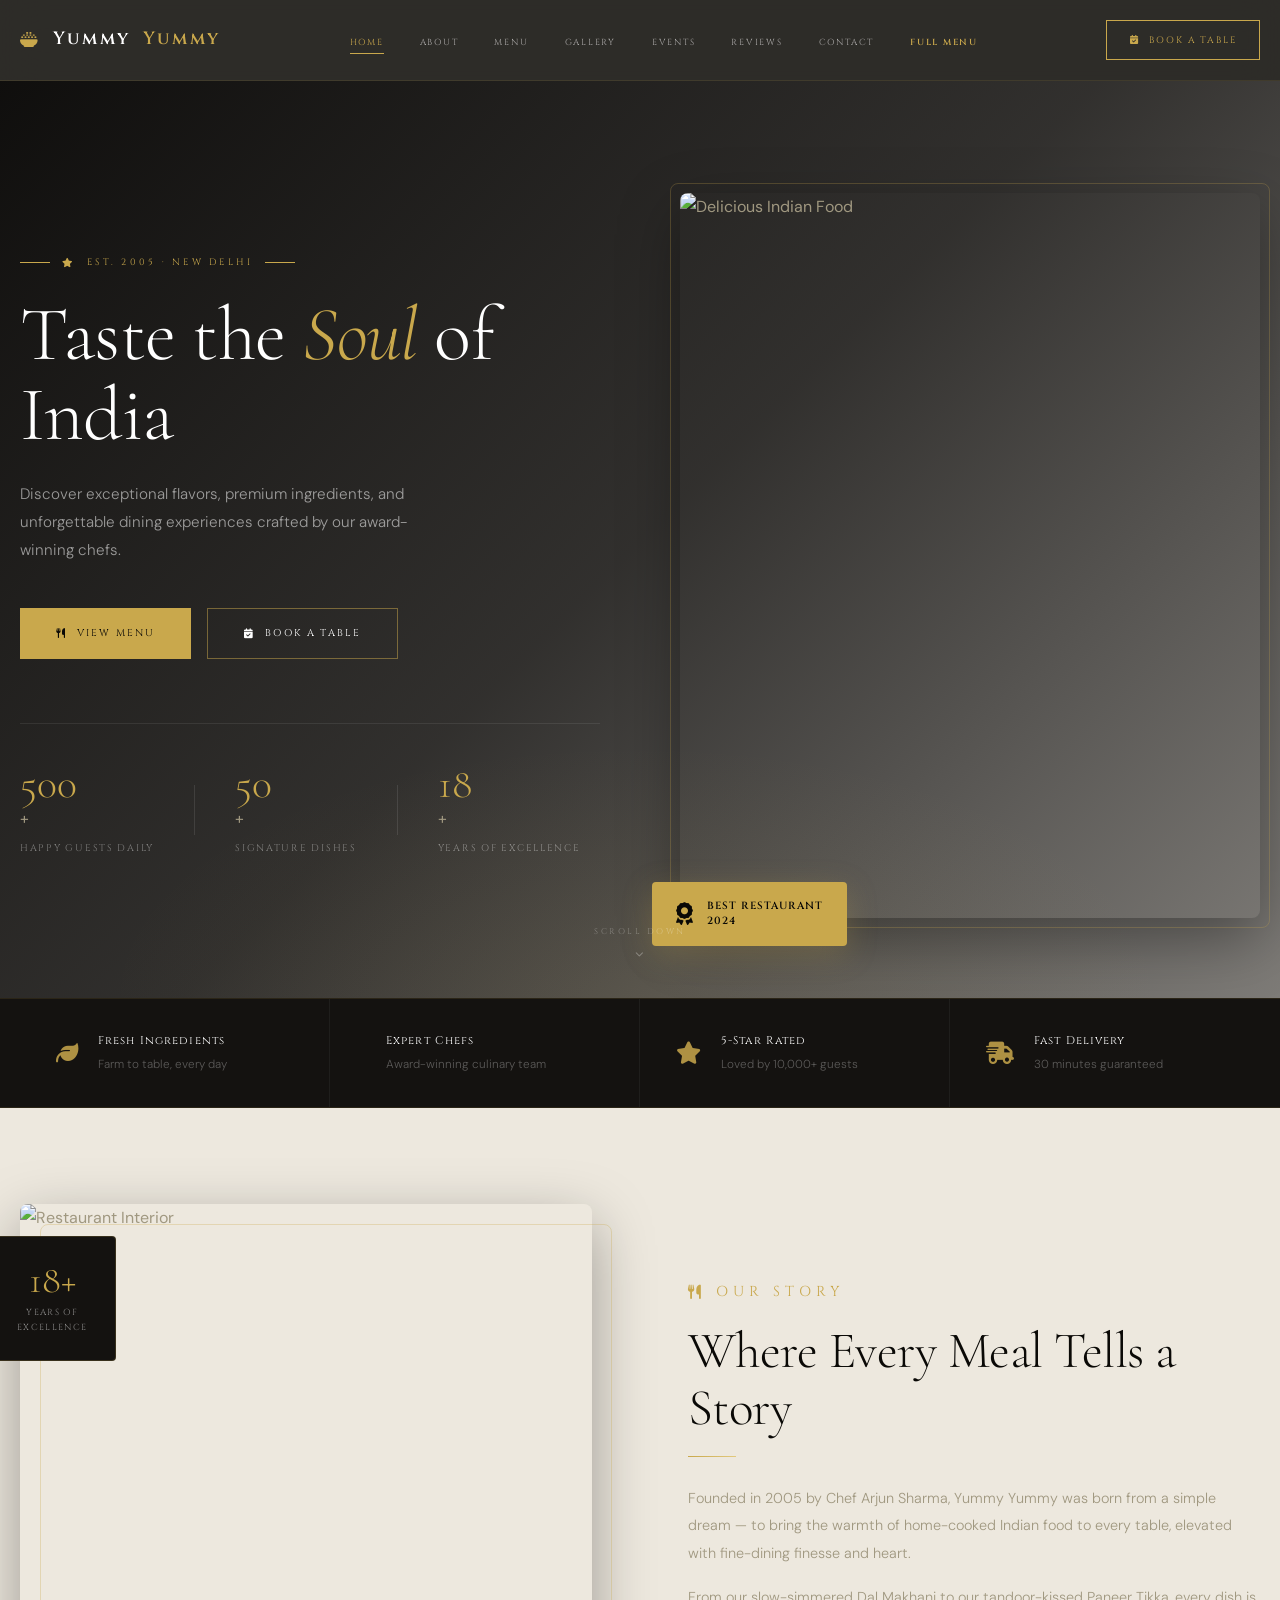
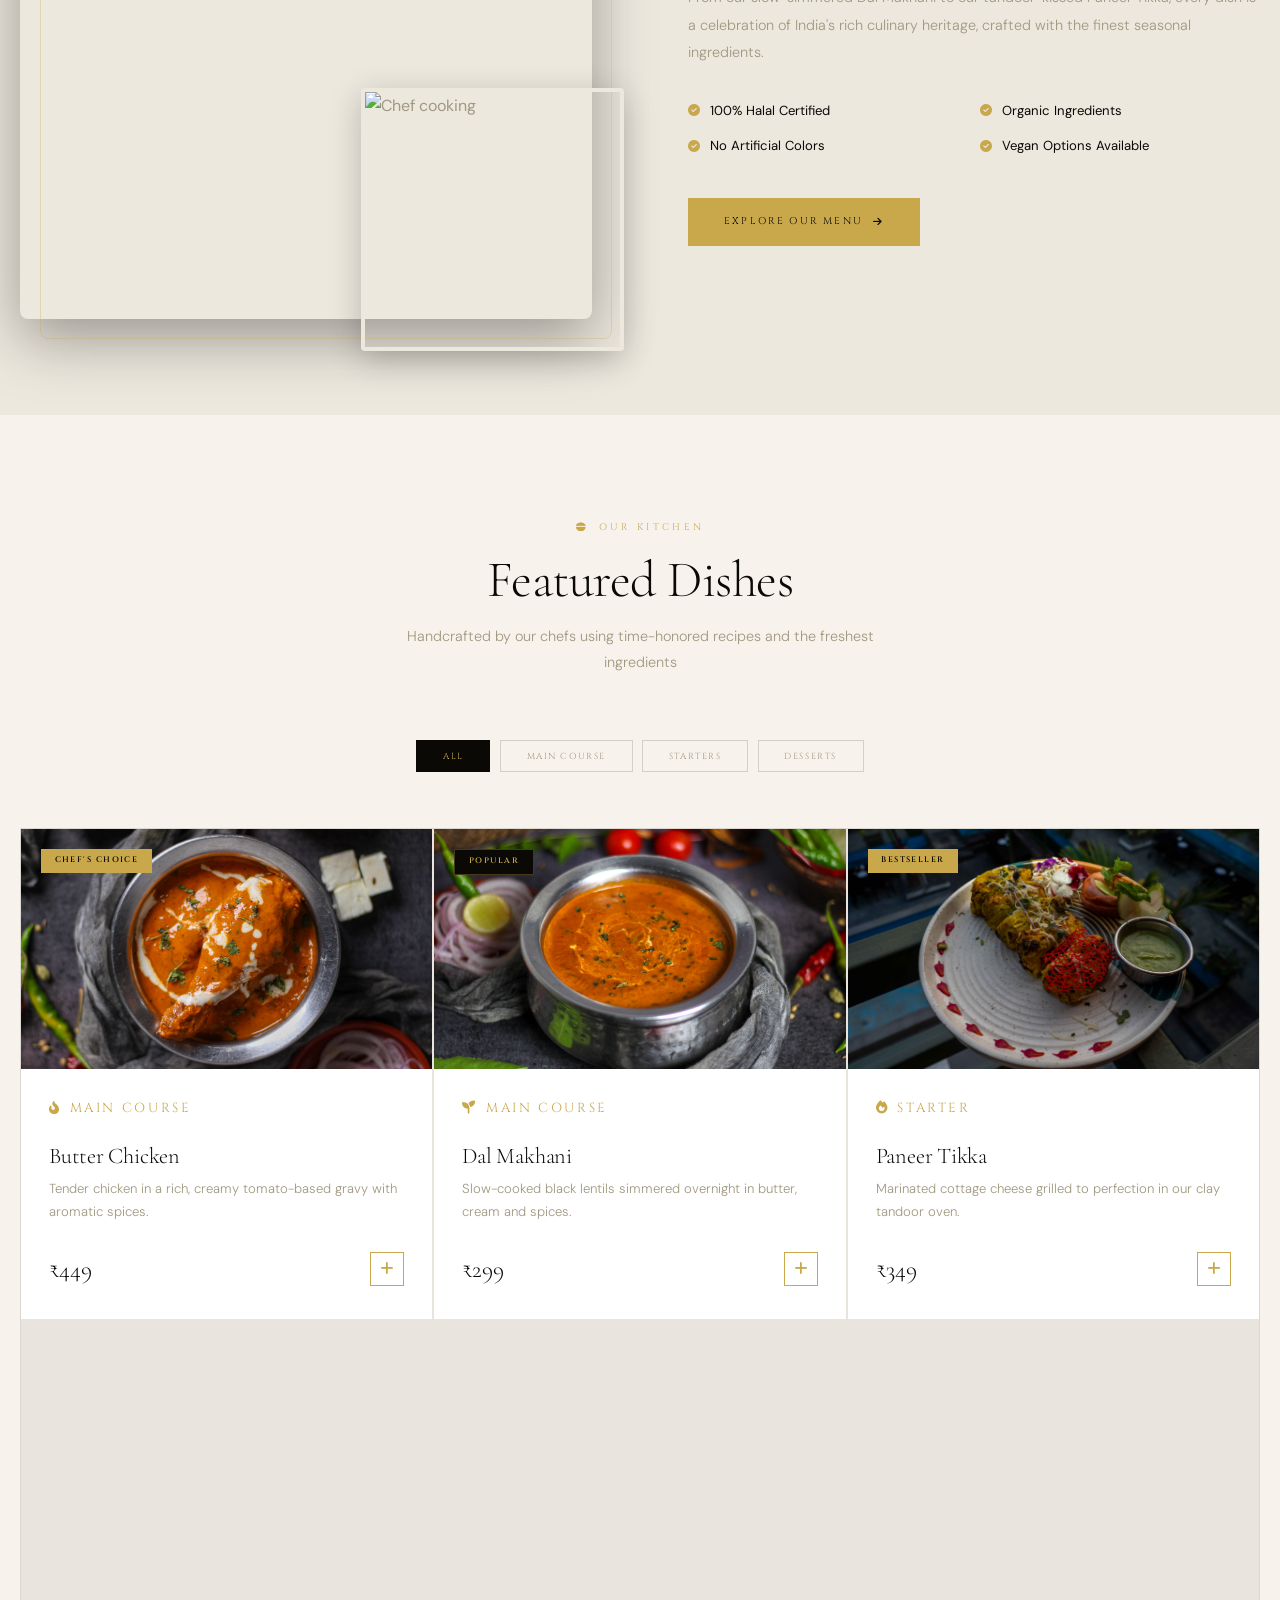
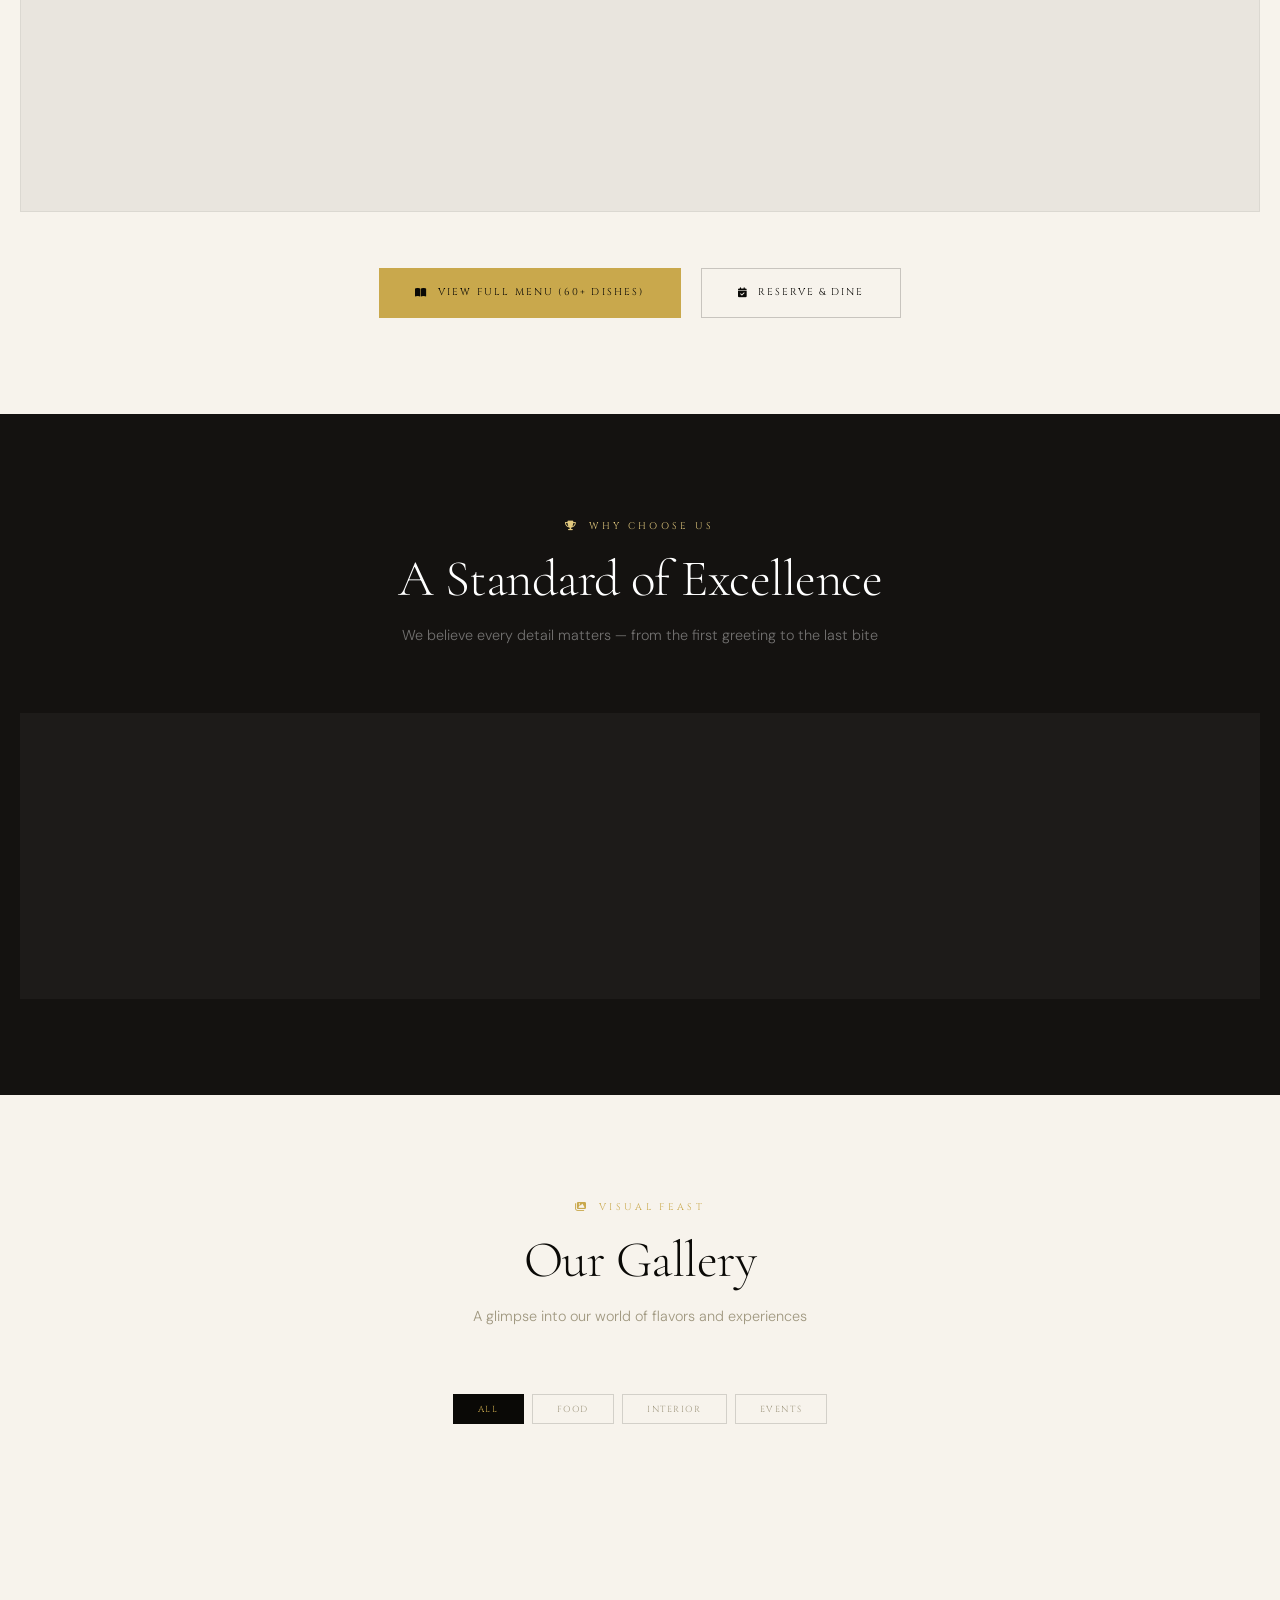
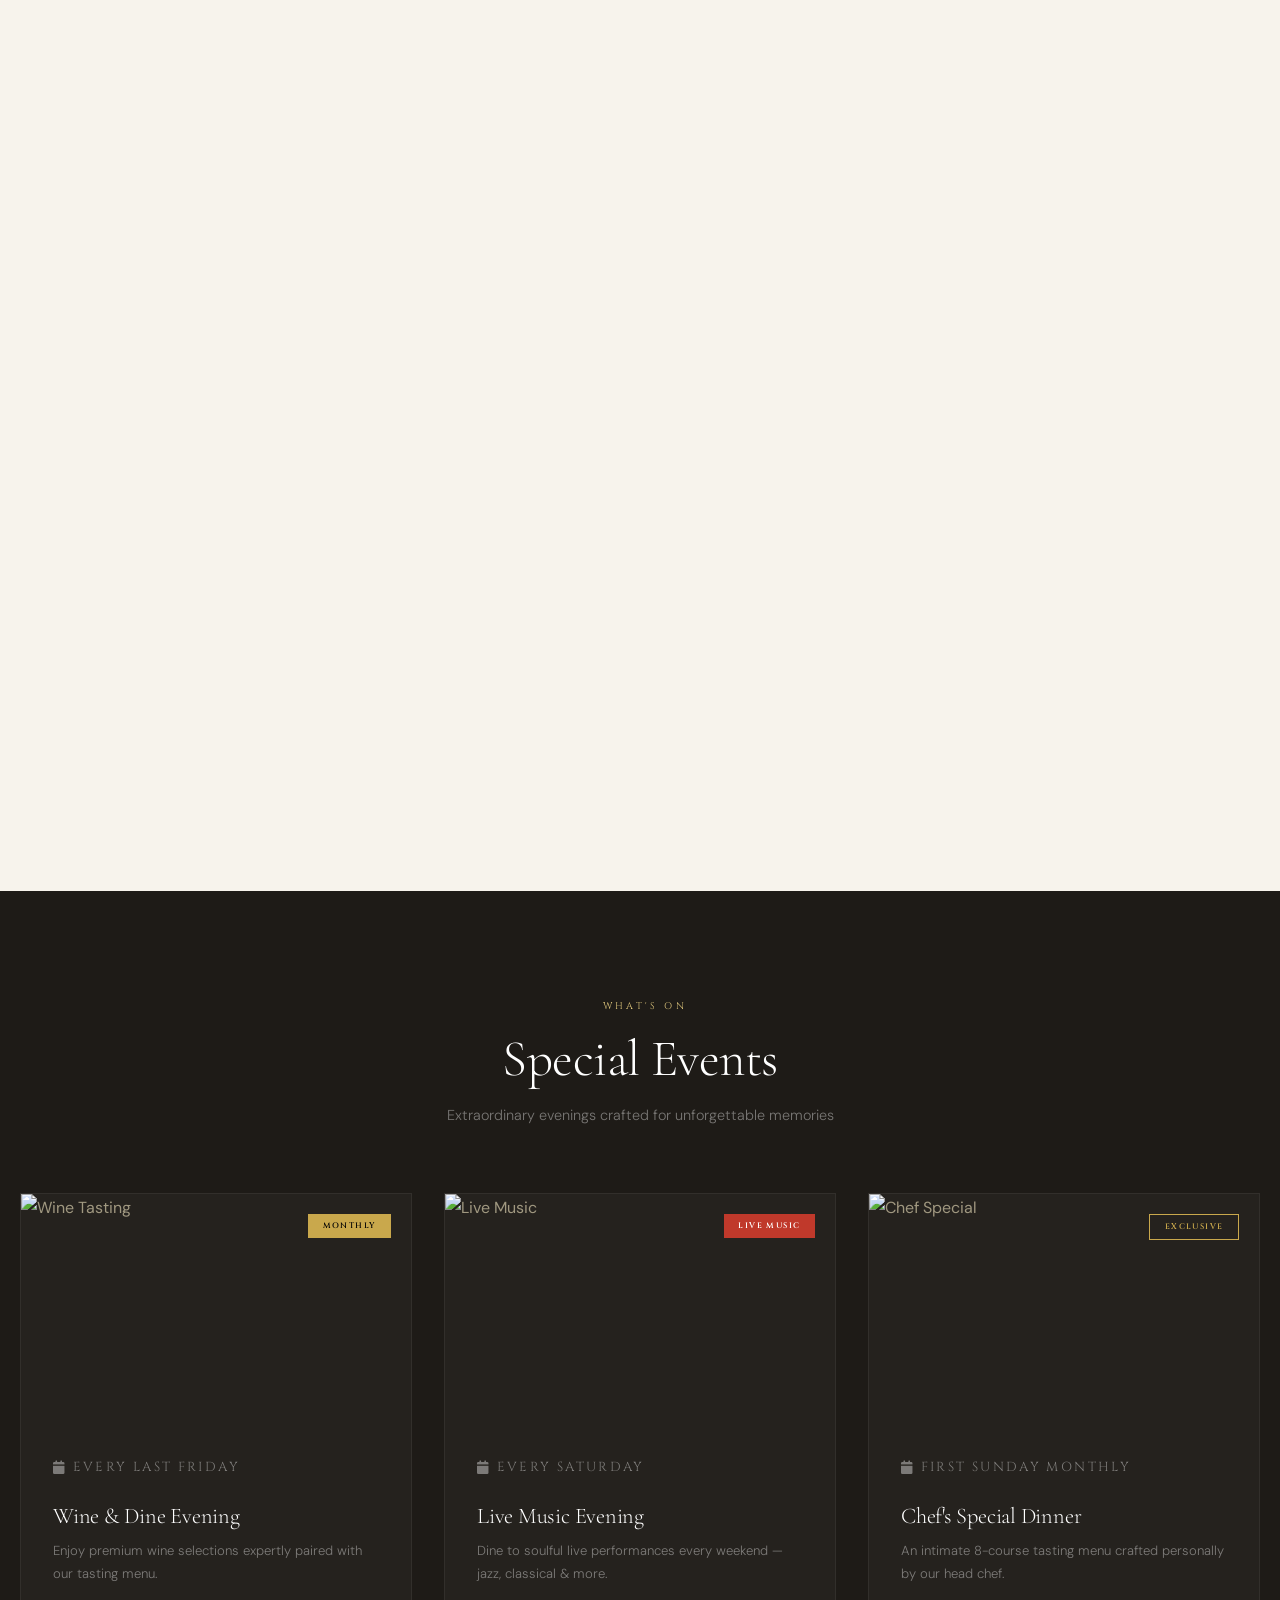
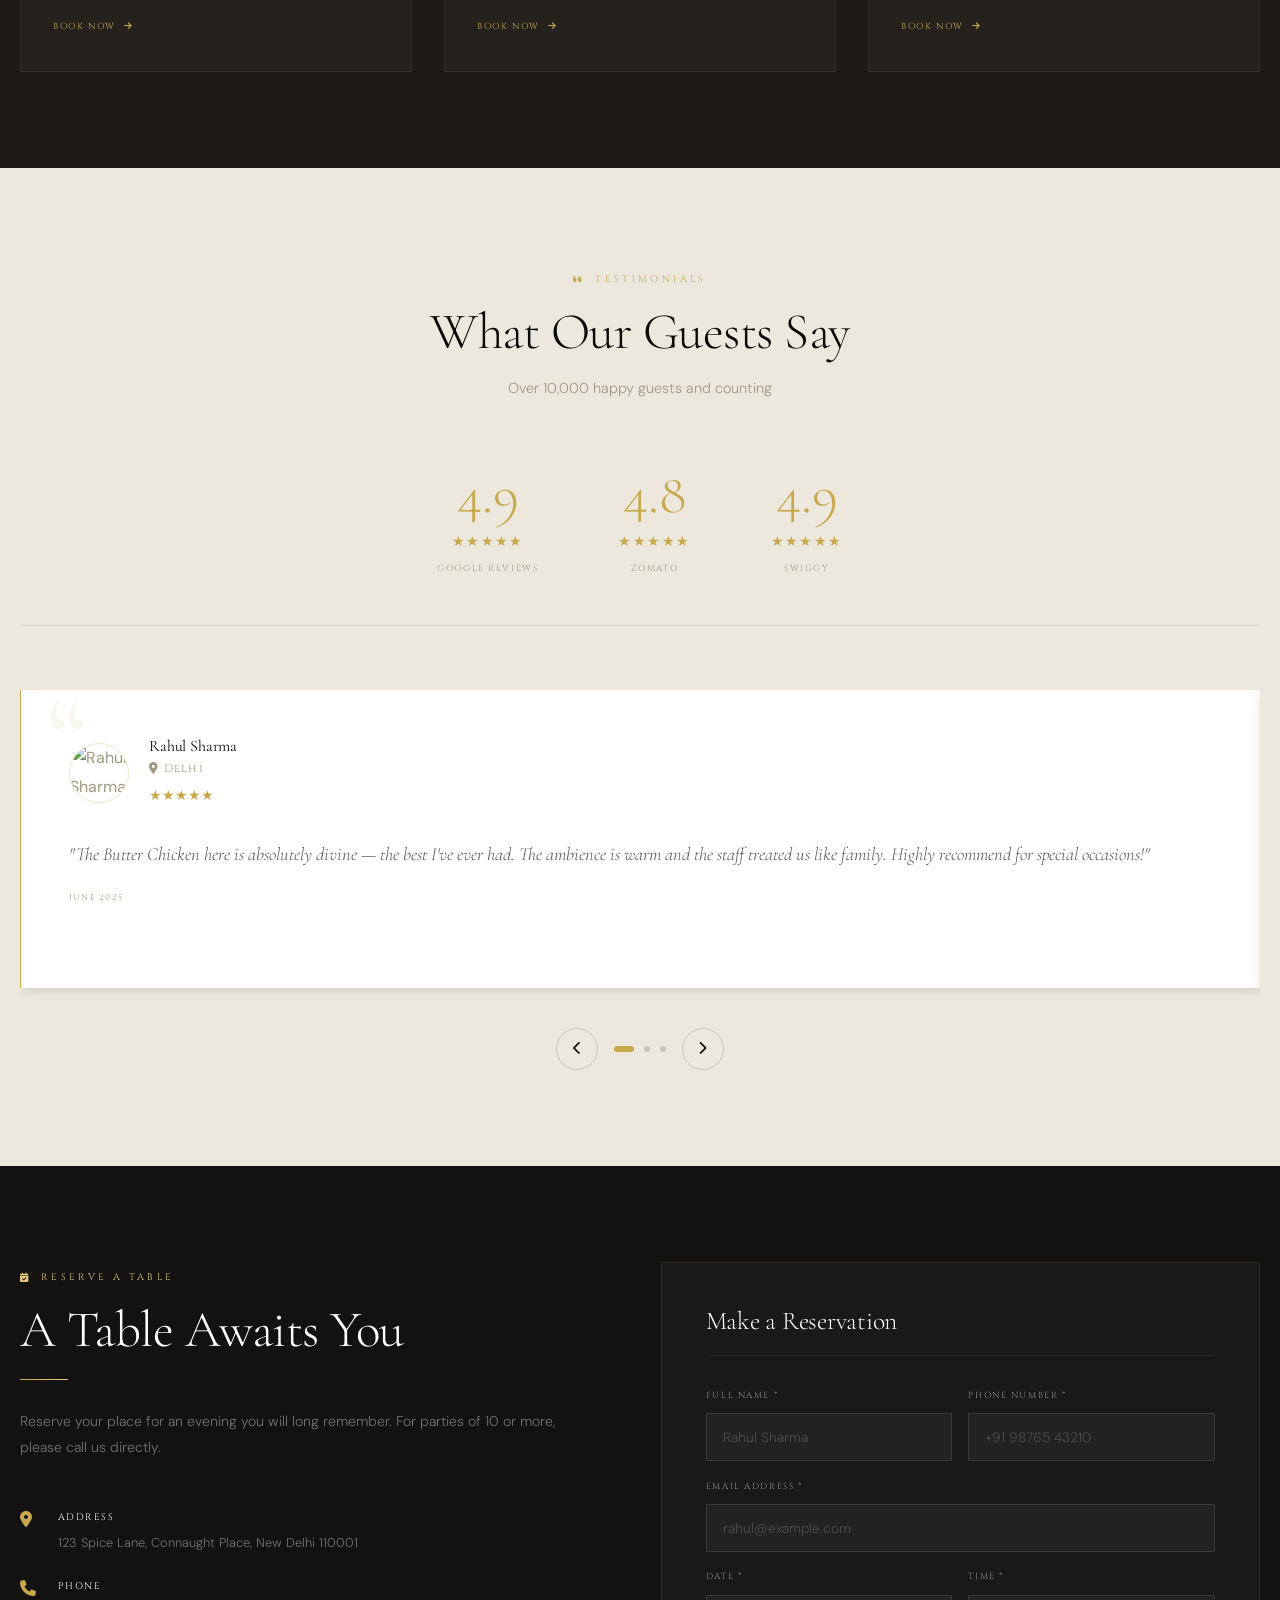
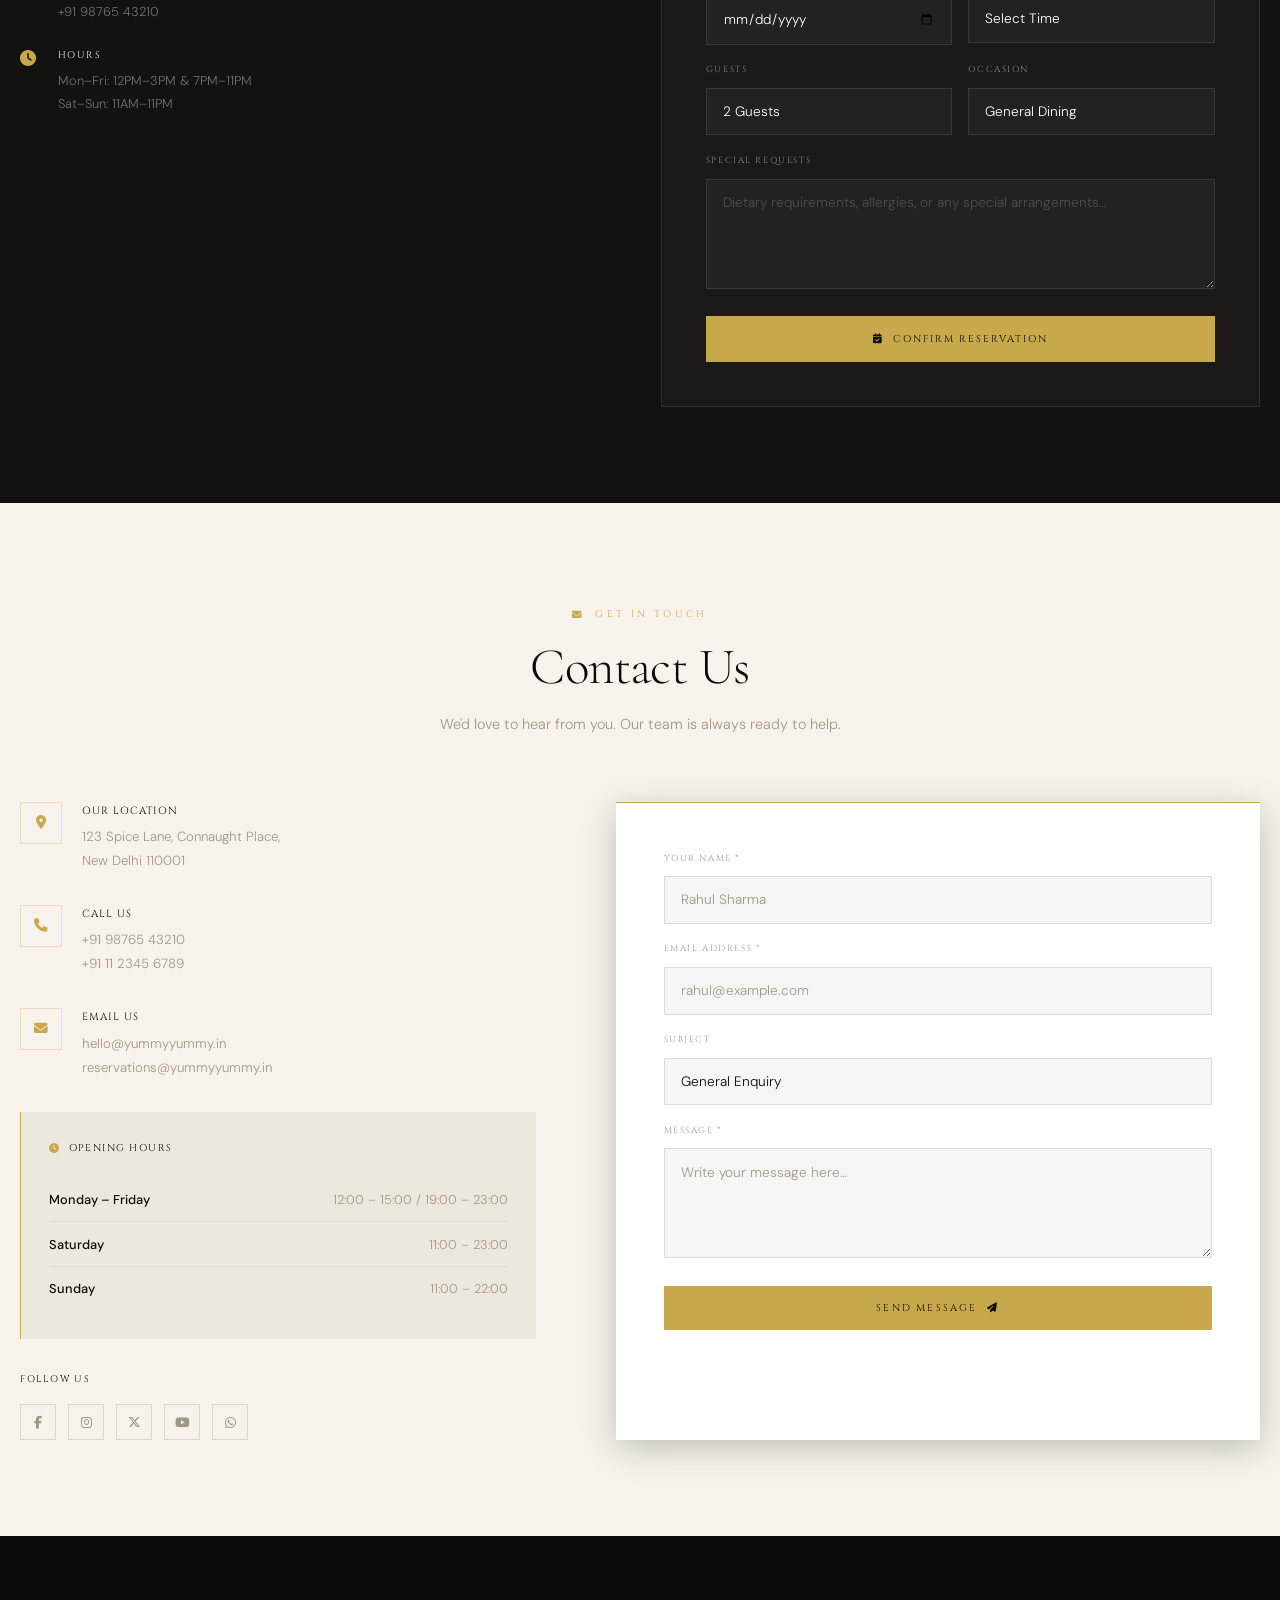
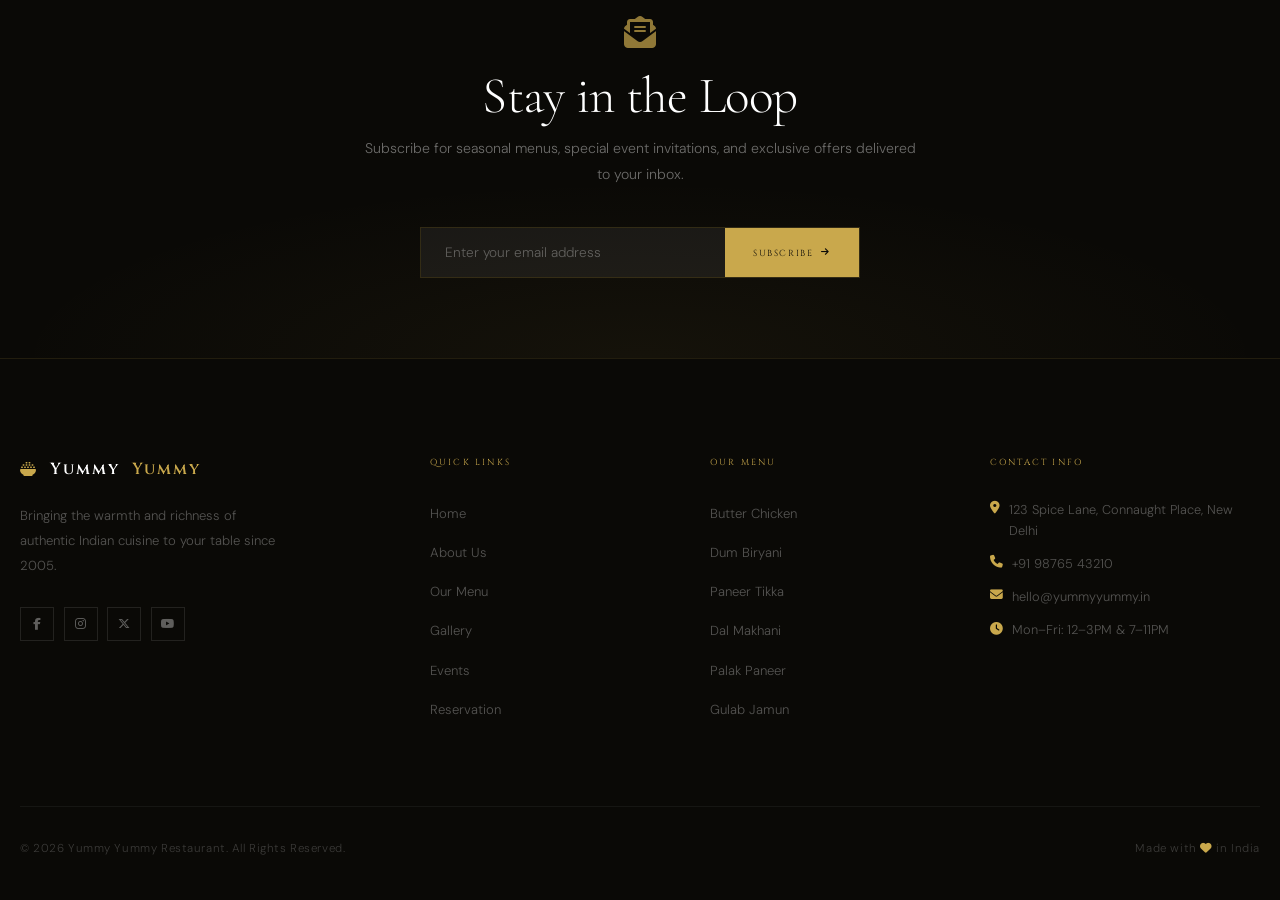
==== commit 7b71d5e6: "Add files via upload" ====
--- a/index.html
+++ b/index.html
@@ -7,7 +7,7 @@
     <title>Yummy Yummy — Fine Indian Dining</title>
     <link rel="stylesheet" href="style.css">
     <link rel="stylesheet" href="https://cdnjs.cloudflare.com/ajax/libs/font-awesome/6.5.0/css/all.min.css">
-    <link href="https://fonts.googleapis.com/css2?family=Playfair+Display:ital,wght@0,400;0,600;0,700;1,400&family=Poppins:wght@300;400;500;600&display=swap" rel="stylesheet">
+    <link href="https://fonts.googleapis.com/css2?family=Cormorant+Garamond:ital,wght@0,300;0,400;0,600;0,700;1,300;1,400;1,600&family=DM+Sans:wght@300;400;500;600&family=Cinzel:wght@400;600&display=swap" rel="stylesheet">
 </head>
 <body>
 
@@ -29,7 +29,7 @@
                 <ul class="nav-menu">
                     <li><a href="#home">Home</a></li>
                     <li><a href="#about">About</a></li>
-                    <li><a href="#menu">Menu</a></li>
+                    <li><a href="menu.html">Menu</a></li>
                     <li><a href="#gallery">Gallery</a></li>
                     <li><a href="#events">Events</a></li>
                     <li><a href="#reviews">Reviews</a></li>
@@ -54,7 +54,7 @@
             <div class="hero-overlay"></div>
             <div class="container">
                 <div class="hero-content">
-                    <p class="hero-eyebrow"><i class="fa-solid fa-star"></i> Est. 2005 · New Delhi</p>
+                    <p class="hero-eyebrow"><span class="hero-eyebrow-line"></span><i class="fa-solid fa-star"></i> Est. 2005 · New Delhi<span class="hero-eyebrow-line"></span></p>
                     <h1>Taste the <em>Soul</em> of India</h1>
                     <p class="hero-sub">
                         Discover exceptional flavors, premium ingredients,
--- a/style.css
+++ b/style.css
@@ -1,38 +1,44 @@
 /* ==================================================
-   RESET & ROOT VARIABLES
-================================================== */
+   YUMMY YUMMY — LUXURY FIVE STAR REDESIGN
+   Palette: Midnight Charcoal · Champagne Gold · Ivory
+   Type: Cormorant Garamond (display) · DM Sans (body)
+================================================== */
+@import url('https://fonts.googleapis.com/css2?family=Cormorant+Garamond:ital,wght@0,300;0,400;0,600;0,700;1,300;1,400;1,600&family=DM+Sans:wght@300;400;500;600&family=Cinzel:wght@400;600&display=swap');
+
 :root {
-    --gold: #d4af37;
-    --gold-light: #e8c97a;
-    --gold-pale: #faf3dc;
-    --ink: #0f0f0f;
-    --dark: #1a1a1a;
-    --smoke: #242424;
-    --fog: #777;
-    --white: #fff;
-    --off-white: #faf9f6;
-    --cream: #f5f0e8;
-    --shadow-sm: 0 4px 15px rgba(0,0,0,.07);
-    --shadow-md: 0 8px 30px rgba(0,0,0,.12);
-    --shadow-lg: 0 16px 50px rgba(0,0,0,.18);
-    --radius: 12px;
-    --radius-lg: 20px;
-    --transition: all .35s ease;
-    --container: 1200px;
+    --gold:        #c9a84c;
+    --gold-bright: #e2c97e;
+    --gold-dim:    #8a6e2f;
+    --gold-glow:   rgba(201,168,76,.18);
+    --midnight:    #0a0906;
+    --charcoal:    #141210;
+    --slate:       #1e1b17;
+    --obsidian:    #252118;
+    --ivory:       #f7f3ec;
+    --parchment:   #ede8de;
+    --mist:        #a09880;
+    --white:       #ffffff;
+    --shadow-sm:   0 2px 12px rgba(0,0,0,.12);
+    --shadow-md:   0 8px 32px rgba(0,0,0,.22);
+    --shadow-lg:   0 20px 60px rgba(0,0,0,.35);
+    --shadow-gold: 0 8px 30px rgba(201,168,76,.25);
+    --radius:      4px;
+    --radius-lg:   8px;
+    --transition:  all .4s cubic-bezier(.25,.46,.45,.94);
+    --container:   1240px;
 }
 
 *, *::before, *::after { margin: 0; padding: 0; box-sizing: border-box; }
-
 html { scroll-behavior: smooth; }
 
 body {
-    font-family: 'Poppins', 'Segoe UI', sans-serif;
-    background: var(--off-white);
-    color: var(--fog);
-    line-height: 1.75;
+    font-family: 'DM Sans', 'Segoe UI', sans-serif;
+    background: var(--ivory);
+    color: var(--mist);
+    line-height: 1.8;
     overflow-x: hidden;
     opacity: 0;
-    transition: opacity .4s;
+    transition: opacity .5s;
 }
 body.loaded { opacity: 1; }
 
@@ -40,132 +46,221 @@
 a { text-decoration: none; transition: var(--transition); color: inherit; }
 ul { list-style: none; }
 button { cursor: pointer; font-family: inherit; }
-h1, h2, h3, h4, h5 { color: var(--ink); line-height: 1.2; font-family: 'Playfair Display', serif; }
-h1 { font-size: clamp(2.2rem, 5vw, 4rem); }
-h2 { font-size: clamp(1.8rem, 3.5vw, 2.8rem); }
-h3 { font-size: 1.3rem; }
+
+h1, h2, h3 {
+    font-family: 'Cormorant Garamond', Georgia, serif;
+    line-height: 1.1;
+    letter-spacing: -.01em;
+    color: var(--midnight);
+    font-weight: 300;
+}
+h4, h5 { font-family: 'DM Sans', sans-serif; }
+h1 { font-size: clamp(3rem, 6vw, 5.5rem); font-weight: 300; }
+h2 { font-size: clamp(2.2rem, 4vw, 3.5rem); }
+h3 { font-size: 1.6rem; }
 em { font-style: italic; color: var(--gold); }
 
 .container {
-    width: min(100% - 2rem, var(--container));
+    width: min(100% - 2.5rem, var(--container));
     margin-inline: auto;
 }
-
-section { padding: 5rem 0; }
-
-/* Buttons */
+section { padding: 6rem 0; }
+
+/* ── Thin gold divider line ── */
+.gold-rule {
+    display: flex;
+    align-items: center;
+    gap: 1rem;
+    margin: 1.5rem 0 2rem;
+}
+.gold-rule::before, .gold-rule::after {
+    content: '';
+    flex: 1;
+    height: 1px;
+    background: linear-gradient(to right, transparent, var(--gold), transparent);
+    max-width: 60px;
+}
+.gold-rule-diamond {
+    width: 6px; height: 6px;
+    background: var(--gold);
+    transform: rotate(45deg);
+    flex-shrink: 0;
+}
+.gold-line {
+    width: 48px; height: 1px;
+    background: linear-gradient(to right, var(--gold), var(--gold-bright));
+    margin: 1.25rem 0 1.75rem;
+}
+
+/* ── Section header ── */
+.section-header { text-align: center; margin-bottom: 4rem; }
+.section-eyebrow {
+    display: inline-flex;
+    align-items: center;
+    gap: .6rem;
+    font-family: 'Cinzel', serif;
+    font-size: .6rem;
+    letter-spacing: .35em;
+    text-transform: uppercase;
+    color: var(--gold);
+    font-weight: 400;
+    margin-bottom: 1rem;
+}
+.section-eyebrow.light { color: var(--gold-bright); }
+.section-sub { color: var(--mist); font-size: .9rem; max-width: 480px; margin: 1rem auto 0; font-weight: 300; }
+.section-sub.light { color: rgba(255,255,255,.4); }
+h2.light { color: var(--white); }
+
+/* ── Buttons ── */
 .btn {
     display: inline-flex;
     align-items: center;
-    gap: .5rem;
-    padding: .85rem 2rem;
-    border-radius: 999px;
-    font-weight: 600;
-    font-size: .88rem;
-    letter-spacing: .04em;
+    gap: .6rem;
+    padding: .95rem 2.25rem;
+    font-family: 'Cinzel', serif;
+    font-size: .62rem;
+    letter-spacing: .22em;
+    font-weight: 400;
     border: none;
     cursor: pointer;
     transition: var(--transition);
     position: relative;
     overflow: hidden;
-}
-.btn-primary { background: var(--gold); color: var(--ink); }
-.btn-primary:hover { background: var(--gold-light); transform: translateY(-3px); box-shadow: 0 8px 25px rgba(212,175,55,.4); }
-.btn-outline { background: transparent; color: var(--white); border: 1.5px solid rgba(255,255,255,.5); }
-.btn-outline:hover { border-color: var(--gold); color: var(--gold); transform: translateY(-3px); }
-.btn-book-table { background: var(--gold); color: var(--ink); font-size: .8rem; padding: .7rem 1.5rem; border-radius: 999px; font-weight: 600; }
-.btn-book-table:hover { background: var(--gold-light); transform: translateY(-2px); }
-.btn-gold { background: var(--gold); color: var(--ink); font-weight: 700; font-size: .9rem; padding: 1rem; border-radius: var(--radius); }
-.btn-gold:hover { background: var(--gold-light); }
+    text-transform: uppercase;
+}
+.btn::after {
+    content: '';
+    position: absolute;
+    inset: 0;
+    background: rgba(255,255,255,.08);
+    opacity: 0;
+    transition: opacity .3s;
+}
+.btn:hover::after { opacity: 1; }
+
+.btn-primary {
+    background: var(--gold);
+    color: var(--midnight);
+}
+.btn-primary:hover {
+    background: var(--gold-bright);
+    transform: translateY(-2px);
+    box-shadow: var(--shadow-gold);
+}
+.btn-outline {
+    background: transparent;
+    color: var(--white);
+    border: 1px solid rgba(201,168,76,.5);
+}
+.btn-outline:hover {
+    border-color: var(--gold);
+    color: var(--gold);
+    transform: translateY(-2px);
+}
+.btn-book-table {
+    background: transparent;
+    color: var(--gold);
+    border: 1px solid var(--gold);
+    font-family: 'Cinzel', serif;
+    font-size: .58rem;
+    letter-spacing: .2em;
+    padding: .65rem 1.4rem;
+    text-transform: uppercase;
+}
+.btn-book-table:hover {
+    background: var(--gold);
+    color: var(--midnight);
+    transform: translateY(-2px);
+}
+.btn-gold {
+    background: var(--gold);
+    color: var(--midnight);
+    font-weight: 400;
+    padding: 1rem;
+    width: 100%;
+    justify-content: center;
+    letter-spacing: .2em;
+}
+.btn-gold:hover { background: var(--gold-bright); transform: translateY(-1px); }
 .btn-full { width: 100%; justify-content: center; }
-.btn-outline-dark { background: transparent; color: var(--ink); border: 1.5px solid rgba(0,0,0,.3); }
-.btn-outline-dark:hover { border-color: var(--gold); color: var(--gold); transform: translateY(-3px); }
-.menu-cta { display: flex; gap: 1rem; justify-content: center; flex-wrap: wrap; }
+.btn-outline-dark {
+    background: transparent;
+    color: var(--midnight);
+    border: 1px solid rgba(10,9,6,.2);
+    font-family: 'Cinzel', serif;
+    font-size: .62rem;
+    letter-spacing: .2em;
+}
+.btn-outline-dark:hover { border-color: var(--gold); color: var(--gold); transform: translateY(-2px); }
+.menu-cta { display: flex; gap: 1.25rem; justify-content: center; flex-wrap: wrap; margin-top: 3.5rem; }
 
 /* Ripple */
-.ripple { position: absolute; border-radius: 50%; background: rgba(255,255,255,.4); transform: scale(0); animation: ripple .6s linear; pointer-events: none; }
+.ripple { position: absolute; border-radius: 50%; background: rgba(255,255,255,.3); transform: scale(0); animation: ripple .6s linear; pointer-events: none; }
 @keyframes ripple { to { transform: scale(4); opacity: 0; } }
 
-/* Section Headers */
-.section-header { text-align: center; margin-bottom: 3.5rem; }
-.section-eyebrow {
-    display: inline-flex;
-    align-items: center;
-    gap: .5rem;
-    font-size: .75rem;
-    letter-spacing: .25em;
-    text-transform: uppercase;
-    color: var(--gold);
-    font-weight: 600;
-    margin-bottom: .75rem;
-    font-family: 'Poppins', sans-serif;
-}
-.section-eyebrow.light { color: var(--gold-light); }
-.section-sub { color: var(--fog); font-size: .95rem; max-width: 540px; margin: .75rem auto 0; }
-.section-sub.light { color: rgba(255,255,255,.55); }
-h2.light { color: var(--white); }
-
-.gold-line {
-    width: 60px; height: 3px;
-    background: linear-gradient(to right, var(--gold), var(--gold-light));
-    margin: 1.25rem 0 1.5rem;
-}
-
 /* Scroll reveal */
-.hidden-item { opacity: 0; transform: translateY(35px); transition: .6s ease; }
+.hidden-item { opacity: 0; transform: translateY(30px); transition: .7s cubic-bezier(.25,.46,.45,.94); }
 .show-item { opacity: 1; transform: translateY(0); }
 
 /* ==================================================
-   HEADER
+   HEADER — frosted glass
 ================================================== */
 .site-header {
     position: sticky;
     top: 0;
     z-index: 1000;
-    background: var(--ink);
-    transition: var(--transition);
-}
-.site-header.small-nav { padding: 0; box-shadow: 0 4px 20px rgba(0,0,0,.3); }
-.site-header.sticky-active { box-shadow: 0 6px 30px rgba(0,0,0,.35); }
-
+    background: rgba(10,9,6,.85);
+    backdrop-filter: blur(20px) saturate(1.4);
+    -webkit-backdrop-filter: blur(20px) saturate(1.4);
+    border-bottom: 1px solid rgba(201,168,76,.12);
+    transition: var(--transition);
+}
+.site-header.sticky-active {
+    background: rgba(10,9,6,.96);
+    box-shadow: 0 4px 30px rgba(0,0,0,.4);
+}
 .site-header .container {
     display: flex;
     align-items: center;
     justify-content: space-between;
     gap: 1.5rem;
-    height: 75px;
+    height: 80px;
 }
 
 .logo a {
     display: flex;
     align-items: center;
-    gap: .6rem;
-    font-family: 'Playfair Display', serif;
-    font-size: 1.6rem;
-    font-weight: 700;
+    gap: .75rem;
+    font-family: 'Cinzel', serif;
+    font-size: 1.1rem;
+    font-weight: 600;
     color: var(--white);
+    letter-spacing: .15em;
     white-space: nowrap;
 }
-.logo a i { color: var(--gold); font-size: 1.4rem; }
+.logo a i { color: var(--gold); font-size: 1.1rem; }
 .logo a span { color: var(--gold); }
 
-.nav-menu { display: flex; align-items: center; gap: 2rem; }
+.nav-menu { display: flex; align-items: center; gap: 2.25rem; }
 .nav-menu a {
-    color: rgba(255,255,255,.8);
-    font-size: .82rem;
-    font-weight: 500;
-    letter-spacing: .03em;
+    color: rgba(255,255,255,.6);
+    font-family: 'Cinzel', serif;
+    font-size: .55rem;
+    font-weight: 400;
+    letter-spacing: .2em;
+    text-transform: uppercase;
     position: relative;
+    padding-bottom: 2px;
 }
 .nav-menu a::after {
     content: '';
     position: absolute;
-    bottom: -3px;
+    bottom: -4px;
     left: 0;
     width: 0;
-    height: 2px;
+    height: 1px;
     background: var(--gold);
-    transition: width .3s;
+    transition: width .35s;
 }
 .nav-menu a:hover, .nav-menu a.active { color: var(--gold); }
 .nav-menu a:hover::after, .nav-menu a.active::after { width: 100%; }
@@ -173,20 +268,19 @@
 .mobile-toggle {
     display: none;
     background: none;
-    border: 1.5px solid rgba(255,255,255,.25);
-    color: var(--white);
+    border: 1px solid rgba(201,168,76,.3);
+    color: var(--gold);
     width: 38px;
     height: 38px;
-    border-radius: 6px;
-    font-size: 1rem;
+    border-radius: var(--radius);
+    font-size: .95rem;
     align-items: center;
     justify-content: center;
-    transition: var(--transition);
-}
-.mobile-toggle:hover { border-color: var(--gold); color: var(--gold); }
-
-/* ==================================================
-   HERO
+}
+.mobile-toggle:hover { background: var(--gold-glow); }
+
+/* ==================================================
+   HERO — cinematic full-bleed
 ================================================== */
 .hero-section {
     position: relative;
@@ -194,20 +288,32 @@
     display: flex;
     align-items: center;
     overflow: hidden;
-    padding: 6rem 0 4rem;
+    padding: 7rem 0 5rem;
 }
 .hero-bg {
     position: absolute;
     inset: 0;
-    background: url('https://images.unsplash.com/photo-1517248135467-4c7edcad34c4?w=1800&q=80') center/cover no-repeat;
-    transform: scale(1.05);
-    transition: transform 8s ease-out;
+    background: url('https://images.unsplash.com/photo-1517248135467-4c7edcad34c4?w=1800&q=85') center/cover no-repeat;
+    transform: scale(1.06);
+    transition: transform 10s ease-out;
 }
 .hero-bg.ready { transform: scale(1); }
 .hero-overlay {
     position: absolute;
     inset: 0;
-    background: linear-gradient(120deg, rgba(10,10,10,.92) 0%, rgba(10,10,10,.7) 55%, rgba(10,10,10,.4) 100%);
+    background: linear-gradient(
+        135deg,
+        rgba(6,5,4,.96) 0%,
+        rgba(6,5,4,.82) 50%,
+        rgba(6,5,4,.5) 100%
+    );
+}
+/* Ambient gold vignette bottom */
+.hero-overlay::after {
+    content: '';
+    position: absolute;
+    inset: 0;
+    background: radial-gradient(ellipse 60% 40% at 50% 100%, rgba(201,168,76,.07) 0%, transparent 70%);
 }
 
 .hero-section .container {
@@ -215,356 +321,518 @@
     z-index: 2;
     display: grid;
     grid-template-columns: 1fr 1fr;
-    gap: 4rem;
+    gap: 5rem;
     align-items: center;
 }
 
 .hero-eyebrow {
     display: flex;
     align-items: center;
-    gap: .5rem;
-    font-size: .75rem;
-    letter-spacing: .25em;
-    text-transform: uppercase;
-    color: var(--gold);
-    font-weight: 600;
-    margin-bottom: 1.25rem;
-}
-.hero-content h1 { color: var(--white); margin-bottom: 1.25rem; }
-.hero-sub { color: rgba(255,255,255,.7); font-size: .97rem; max-width: 480px; margin-bottom: 2.25rem; }
-.hero-buttons { display: flex; flex-wrap: wrap; gap: 1rem; margin-bottom: 3rem; }
-
-.hero-stats { display: flex; align-items: center; gap: 2rem; }
-.hstat { text-align: center; }
+    gap: .75rem;
+    font-family: 'Cinzel', serif;
+    font-size: .58rem;
+    letter-spacing: .35em;
+    text-transform: uppercase;
+    color: var(--gold);
+    margin-bottom: 1.5rem;
+}
+.hero-eyebrow i { color: var(--gold); }
+.hero-eyebrow-line { width: 30px; height: 1px; background: var(--gold); }
+
+.hero-content h1 {
+    color: var(--white);
+    margin-bottom: 1.5rem;
+    font-weight: 300;
+    line-height: 1.05;
+}
+.hero-sub {
+    color: rgba(255,255,255,.55);
+    font-size: .95rem;
+    max-width: 440px;
+    margin-bottom: 2.75rem;
+    font-weight: 300;
+    line-height: 1.85;
+}
+.hero-buttons { display: flex; flex-wrap: wrap; gap: 1rem; margin-bottom: 4rem; }
+
+/* Stats with thin vertical rules */
+.hero-stats {
+    display: flex;
+    align-items: center;
+    gap: 2.5rem;
+    padding-top: 2.5rem;
+    border-top: 1px solid rgba(255,255,255,.08);
+}
+.hstat { }
 .hstat span {
-    font-family: 'Playfair Display', serif;
-    font-size: 2.2rem;
-    color: var(--gold);
-    font-weight: 700;
+    font-family: 'Cormorant Garamond', serif;
+    font-size: 2.6rem;
+    color: var(--gold);
+    font-weight: 300;
     line-height: 1;
-}
-.hstat p { color: rgba(255,255,255,.55); font-size: .72rem; letter-spacing: .08em; text-transform: uppercase; margin-top: .25rem; }
-.hstat-div { width: 1px; height: 45px; background: rgba(255,255,255,.15); }
-
+    display: block;
+}
+.hstat p {
+    color: rgba(255,255,255,.4);
+    font-size: .6rem;
+    letter-spacing: .18em;
+    text-transform: uppercase;
+    margin-top: .35rem;
+    font-family: 'Cinzel', serif;
+}
+.hstat-div { width: 1px; height: 50px; background: rgba(255,255,255,.1); flex-shrink: 0; }
+
+/* Hero image: layered frame treatment */
 .hero-img-wrap {
     position: relative;
+}
+.hero-img-wrap::before {
+    content: '';
+    position: absolute;
+    inset: -10px;
+    border: 1px solid rgba(201,168,76,.25);
     border-radius: var(--radius-lg);
-    overflow: visible;
+    pointer-events: none;
+    z-index: 1;
 }
 .hero-img-wrap > img {
     border-radius: var(--radius-lg);
     box-shadow: var(--shadow-lg);
-    border: 4px solid rgba(212,175,55,.25);
+    aspect-ratio: 4/5;
+    object-fit: cover;
 }
 .hero-img-badge {
     position: absolute;
-    bottom: -1.5rem;
-    left: -1.5rem;
+    bottom: -1.75rem;
+    left: -1.75rem;
     background: var(--gold);
-    color: var(--ink);
-    padding: 1rem 1.25rem;
+    color: var(--midnight);
+    padding: 1.1rem 1.5rem;
     border-radius: var(--radius);
     display: flex;
     align-items: center;
-    gap: .75rem;
-    box-shadow: var(--shadow-md);
-}
-.hero-img-badge i { font-size: 1.5rem; }
-.hero-img-badge span { font-size: .78rem; font-weight: 700; line-height: 1.3; }
+    gap: .85rem;
+    box-shadow: var(--shadow-gold);
+    z-index: 2;
+}
+.hero-img-badge i { font-size: 1.4rem; }
+.hero-img-badge span {
+    font-family: 'Cinzel', serif;
+    font-size: .65rem;
+    font-weight: 600;
+    letter-spacing: .1em;
+    line-height: 1.4;
+    text-transform: uppercase;
+}
 
 .hero-scroll-hint {
     position: absolute;
-    bottom: 2rem;
+    bottom: 2.5rem;
     left: 50%;
     transform: translateX(-50%);
     display: flex;
     flex-direction: column;
     align-items: center;
-    gap: .5rem;
-    color: rgba(255,255,255,.4);
-    font-size: .7rem;
-    letter-spacing: .2em;
+    gap: .6rem;
+    color: rgba(255,255,255,.3);
+    font-family: 'Cinzel', serif;
+    font-size: .52rem;
+    letter-spacing: .3em;
     text-transform: uppercase;
     z-index: 2;
-    animation: bounce 2s infinite;
-}
-@keyframes bounce { 0%,100%{transform:translateX(-50%) translateY(0)} 50%{transform:translateX(-50%) translateY(6px)} }
-
-/* ==================================================
-   FEATURE STRIP
-================================================== */
-.feature-strip { background: var(--ink); padding: 2rem 0; }
+    animation: bounce 2.5s ease-in-out infinite;
+}
+@keyframes bounce { 0%,100%{transform:translateX(-50%) translateY(0)} 50%{transform:translateX(-50%) translateY(8px)} }
+
+/* ==================================================
+   FEATURE STRIP — elegant icon row
+================================================== */
+.feature-strip {
+    background: var(--charcoal);
+    border-top: 1px solid rgba(201,168,76,.12);
+    border-bottom: 1px solid rgba(201,168,76,.12);
+    padding: 0;
+}
 .feature-strip-grid {
     display: grid;
     grid-template-columns: repeat(4, 1fr);
-    gap: 0;
 }
 .fs-item {
     display: flex;
     align-items: center;
-    gap: 1rem;
-    padding: 1.5rem 2rem;
-    border-right: 1px solid rgba(255,255,255,.07);
-    transition: background .3s;
-}
+    gap: 1.25rem;
+    padding: 2rem 2.25rem;
+    border-right: 1px solid rgba(255,255,255,.05);
+    transition: background .4s;
+    position: relative;
+}
+.fs-item::after {
+    content: '';
+    position: absolute;
+    bottom: 0;
+    left: 2rem;
+    right: 2rem;
+    height: 1px;
+    background: linear-gradient(to right, transparent, var(--gold), transparent);
+    opacity: 0;
+    transition: opacity .4s;
+}
+.fs-item:hover::after { opacity: 1; }
 .fs-item:last-child { border-right: none; }
-.fs-item:hover { background: rgba(212,175,55,.06); }
-.fs-item > i { font-size: 1.6rem; color: var(--gold); flex-shrink: 0; }
-.fs-item h4 { font-family: 'Poppins', sans-serif; font-size: .9rem; color: var(--white); font-weight: 600; margin-bottom: .15rem; }
-.fs-item p { font-size: .75rem; color: rgba(255,255,255,.4); }
+.fs-item:hover { background: rgba(201,168,76,.04); }
+.fs-item > i { font-size: 1.4rem; color: var(--gold); flex-shrink: 0; opacity: .85; }
+.fs-item h4 {
+    font-family: 'Cinzel', serif;
+    font-size: .7rem;
+    color: var(--white);
+    font-weight: 400;
+    letter-spacing: .1em;
+    margin-bottom: .2rem;
+}
+.fs-item p { font-size: .73rem; color: rgba(255,255,255,.3); font-weight: 300; }
 
 /* ==================================================
    ABOUT
 ================================================== */
-.about-section { background: var(--cream); }
+.about-section { background: var(--parchment); }
 .about-section .container {
     display: grid;
     grid-template-columns: 1fr 1fr;
-    gap: 5rem;
+    gap: 6rem;
     align-items: center;
 }
 .about-image { position: relative; }
-.about-image > img { border-radius: var(--radius-lg); box-shadow: var(--shadow-lg); aspect-ratio: 4/5; object-fit: cover; }
-.about-img-overlay { position: absolute; inset: 0; }
+.about-image > img {
+    border-radius: var(--radius-lg);
+    box-shadow: var(--shadow-lg);
+    aspect-ratio: 4/5;
+    object-fit: cover;
+}
+/* Double border frame around image */
+.about-image::before {
+    content: '';
+    position: absolute;
+    top: 1.25rem;
+    left: 1.25rem;
+    right: -1.25rem;
+    bottom: -1.25rem;
+    border: 1px solid rgba(201,168,76,.3);
+    border-radius: var(--radius-lg);
+    z-index: 0;
+}
+.about-img-overlay { position: absolute; inset: 0; z-index: 1; pointer-events: none; }
 .about-badge {
     position: absolute;
-    top: 1.5rem;
-    left: -1.5rem;
-    background: var(--ink);
-    padding: 1.25rem 1.5rem;
+    top: 2rem;
+    left: -2rem;
+    background: var(--charcoal);
+    padding: 1.5rem 1.75rem;
     text-align: center;
     border-radius: var(--radius);
-}
-.about-badge-num { font-family: 'Playfair Display', serif; font-size: 2rem; color: var(--gold); display: block; line-height: 1; }
-.about-badge-text { color: rgba(255,255,255,.6); font-size: .65rem; letter-spacing: .1em; text-transform: uppercase; }
+    z-index: 3;
+    border: 1px solid rgba(201,168,76,.2);
+}
+.about-badge-num {
+    font-family: 'Cormorant Garamond', serif;
+    font-size: 2.4rem;
+    color: var(--gold);
+    display: block;
+    line-height: 1;
+    font-weight: 300;
+}
+.about-badge-text {
+    color: rgba(255,255,255,.5);
+    font-family: 'Cinzel', serif;
+    font-size: .55rem;
+    letter-spacing: .15em;
+    text-transform: uppercase;
+    margin-top: .3rem;
+    display: block;
+}
 .about-img-accent {
     position: absolute;
-    bottom: -1.5rem;
-    right: -1.5rem;
-    width: 48%;
+    bottom: -2rem;
+    right: -2rem;
+    width: 46%;
     border-radius: var(--radius);
     overflow: hidden;
-    border: 5px solid var(--cream);
+    border: 4px solid var(--parchment);
     box-shadow: var(--shadow-md);
+    z-index: 3;
 }
 .about-img-accent img { aspect-ratio: 1; object-fit: cover; }
-.about-content { padding-right: 1rem; }
+.about-content { position: relative; z-index: 2; }
 .about-content h2 { margin-bottom: .75rem; }
-.about-content p { font-size: .93rem; margin-bottom: 1rem; line-height: 1.85; }
+.about-content p { font-size: .9rem; margin-bottom: 1.1rem; line-height: 1.9; font-weight: 300; }
 .about-features {
     display: grid;
     grid-template-columns: 1fr 1fr;
-    gap: .6rem;
-    margin: 1.75rem 0 2rem;
-}
-.about-feat { display: flex; align-items: center; gap: .6rem; font-size: .85rem; color: var(--ink); font-weight: 500; }
-.about-feat i { color: var(--gold); }
-
-/* ==================================================
-   MENU
-================================================== */
-.menu-section { background: var(--off-white); }
+    gap: .75rem;
+    margin: 2rem 0 2.5rem;
+}
+.about-feat {
+    display: flex;
+    align-items: center;
+    gap: .65rem;
+    font-size: .82rem;
+    color: var(--midnight);
+    font-weight: 400;
+}
+.about-feat i { color: var(--gold); font-size: .75rem; }
+
+/* ==================================================
+   MENU / FEATURED DISHES
+================================================== */
+.menu-section { background: var(--ivory); }
 .menu-filters {
     display: flex;
     justify-content: center;
     flex-wrap: wrap;
-    gap: .75rem;
-    margin-bottom: 3rem;
+    gap: .6rem;
+    margin-bottom: 3.5rem;
 }
 .filter-btn {
-    padding: .6rem 1.5rem;
-    border: 1.5px solid rgba(0,0,0,.12);
+    padding: .55rem 1.6rem;
+    border: 1px solid rgba(10,9,6,.15);
     background: transparent;
-    border-radius: 999px;
-    font-size: .78rem;
-    font-weight: 600;
-    letter-spacing: .06em;
-    color: var(--fog);
+    border-radius: 0;
+    font-family: 'Cinzel', serif;
+    font-size: .55rem;
+    font-weight: 400;
+    letter-spacing: .18em;
+    color: var(--mist);
+    text-transform: uppercase;
     transition: var(--transition);
 }
 .filter-btn:hover, .filter-btn.active {
-    background: var(--gold);
-    border-color: var(--gold);
-    color: var(--ink);
-    transform: translateY(-2px);
+    background: var(--midnight);
+    border-color: var(--midnight);
+    color: var(--gold);
 }
 
 .dishes-grid {
     display: grid;
     grid-template-columns: repeat(3, 1fr);
-    gap: 2rem;
+    gap: 2px;
+    background: rgba(10,9,6,.06);
+    border: 1px solid rgba(10,9,6,.06);
 }
 .dish-card {
     background: var(--white);
-    border-radius: var(--radius-lg);
     overflow: hidden;
-    box-shadow: var(--shadow-sm);
-    transition: var(--transition);
-}
-.dish-card:hover { transform: translateY(-8px); box-shadow: var(--shadow-lg); }
+    transition: var(--transition);
+    position: relative;
+}
+.dish-card::after {
+    content: '';
+    position: absolute;
+    bottom: 0;
+    left: 0;
+    right: 0;
+    height: 2px;
+    background: linear-gradient(to right, transparent, var(--gold), transparent);
+    transform: scaleX(0);
+    transition: transform .4s;
+}
+.dish-card:hover::after { transform: scaleX(1); }
+.dish-card:hover { z-index: 2; }
 .dish-card.hidden { display: none; }
 
-.dish-img-wrap { position: relative; overflow: hidden; height: 220px; }
-.dish-img-wrap img { width: 100%; height: 100%; object-fit: cover; transition: transform .6s; }
-.dish-card:hover .dish-img-wrap img { transform: scale(1.08); }
-
+.dish-img-wrap { position: relative; overflow: hidden; height: 240px; }
+.dish-img-wrap img { width: 100%; height: 100%; object-fit: cover; transition: transform .8s cubic-bezier(.25,.46,.45,.94); }
+.dish-card:hover .dish-img-wrap img { transform: scale(1.06); }
 .dish-badge {
     position: absolute;
-    top: 1rem;
-    left: 1rem;
+    top: 1.25rem;
+    left: 1.25rem;
     background: var(--gold);
-    color: var(--ink);
-    font-size: .65rem;
-    font-weight: 700;
-    letter-spacing: .1em;
+    color: var(--midnight);
+    font-family: 'Cinzel', serif;
+    font-size: .5rem;
+    font-weight: 600;
+    letter-spacing: .18em;
     text-transform: uppercase;
     padding: .3rem .85rem;
-    border-radius: 999px;
-}
-.dish-badge.popular { background: var(--ink); color: var(--gold); }
-
-.dish-body { padding: 1.5rem; }
+}
+.dish-badge.popular {
+    background: var(--midnight);
+    color: var(--gold);
+    border: 1px solid rgba(201,168,76,.3);
+}
+
+.dish-body { padding: 1.75rem; }
 .dish-cat {
-    font-size: .68rem;
-    letter-spacing: .15em;
-    text-transform: uppercase;
-    color: var(--gold);
-    font-weight: 600;
-    margin-bottom: .4rem;
-    display: flex;
-    align-items: center;
-    gap: .4rem;
-}
-.dish-body h3 { color: var(--ink); margin-bottom: .5rem; font-size: 1.15rem; }
-.dish-body p { font-size: .83rem; line-height: 1.7; margin-bottom: 1.25rem; }
+    font-family: 'Cinzel', serif;
+    font-size: .5rem;
+    letter-spacing: .2em;
+    text-transform: uppercase;
+    color: var(--gold);
+    font-weight: 400;
+    margin-bottom: .6rem;
+    display: flex;
+    align-items: center;
+    gap: .5rem;
+}
+.dish-body h3 {
+    color: var(--midnight);
+    margin-bottom: .6rem;
+    font-size: 1.4rem;
+    font-weight: 300;
+}
+.dish-body p { font-size: .82rem; line-height: 1.75; margin-bottom: 1.5rem; font-weight: 300; }
 .dish-footer { display: flex; align-items: center; justify-content: space-between; }
 .price {
-    font-family: 'Playfair Display', serif;
-    font-size: 1.3rem;
-    color: var(--ink);
-    font-weight: 700;
+    font-family: 'Cormorant Garamond', serif;
+    font-size: 1.5rem;
+    color: var(--midnight);
+    font-weight: 300;
 }
 .order-btn {
-    width: 36px;
-    height: 36px;
+    width: 34px;
+    height: 34px;
+    background: transparent;
+    border: 1px solid var(--gold);
+    color: var(--gold);
+    font-size: .9rem;
+    display: flex;
+    align-items: center;
+    justify-content: center;
+    transition: var(--transition);
+}
+.order-btn:hover {
     background: var(--gold);
-    border: none;
-    border-radius: 50%;
-    color: var(--ink);
-    font-size: 1.1rem;
-    display: flex;
-    align-items: center;
-    justify-content: center;
-    transition: var(--transition);
-}
-.order-btn:hover { background: var(--ink); color: var(--gold); transform: rotate(90deg); }
-
-.menu-cta { text-align: center; margin-top: 3rem; }
+    color: var(--midnight);
+    transform: rotate(90deg);
+}
 
 /* ==================================================
    WHY CHOOSE US
 ================================================== */
-.why-section { background: var(--ink); }
+.why-section { background: var(--charcoal); }
 .features-grid {
     display: grid;
     grid-template-columns: repeat(4, 1fr);
-    gap: 2rem;
+    gap: 1px;
+    background: rgba(255,255,255,.04);
 }
 .feature-box {
-    background: rgba(255,255,255,.04);
-    border: 1px solid rgba(212,175,55,.15);
-    padding: 2.5rem 2rem;
-    border-radius: var(--radius-lg);
+    background: var(--charcoal);
+    border: none;
+    padding: 3rem 2rem;
     text-align: center;
     transition: var(--transition);
-}
-.feature-box:hover { background: rgba(212,175,55,.07); border-color: var(--gold); transform: translateY(-8px); }
+    position: relative;
+    overflow: hidden;
+}
+.feature-box::before {
+    content: '';
+    position: absolute;
+    inset: 0;
+    background: radial-gradient(ellipse 80% 80% at 50% 100%, rgba(201,168,76,.07) 0%, transparent 70%);
+    opacity: 0;
+    transition: opacity .4s;
+}
+.feature-box:hover::before { opacity: 1; }
+.feature-box:hover { transform: translateY(-4px); }
+
 .feature-icon {
-    width: 70px;
-    height: 70px;
-    background: rgba(212,175,55,.1);
-    border: 1.5px solid rgba(212,175,55,.3);
-    border-radius: 50%;
+    width: 60px;
+    height: 60px;
+    background: transparent;
+    border: 1px solid rgba(201,168,76,.3);
     display: flex;
     align-items: center;
     justify-content: center;
-    margin: 0 auto 1.5rem;
-    font-size: 1.6rem;
-    color: var(--gold);
-    transition: var(--transition);
-}
-.feature-box:hover .feature-icon { background: var(--gold); color: var(--ink); }
-.feature-box h3 { color: var(--white); font-size: 1.1rem; margin-bottom: .75rem; }
-.feature-box p { font-size: .83rem; color: rgba(255,255,255,.45); line-height: 1.8; }
+    margin: 0 auto 1.75rem;
+    font-size: 1.3rem;
+    color: var(--gold);
+    transition: var(--transition);
+}
+.feature-box:hover .feature-icon {
+    background: var(--gold);
+    color: var(--midnight);
+    border-color: var(--gold);
+}
+.feature-box h3 {
+    color: var(--white);
+    font-size: 1.1rem;
+    margin-bottom: .75rem;
+    font-weight: 300;
+}
+.feature-box p { font-size: .8rem; color: rgba(255,255,255,.35); line-height: 1.85; font-weight: 300; }
 
 /* ==================================================
    GALLERY
 ================================================== */
-.gallery-section { background: var(--cream); }
-.gallery-filters { display: flex; justify-content: center; gap: .75rem; flex-wrap: wrap; margin-bottom: 2.5rem; }
+.gallery-section { background: var(--ivory); }
+.gallery-filters { display: flex; justify-content: center; gap: .5rem; flex-wrap: wrap; margin-bottom: 2.5rem; }
 .gfilter-btn {
-    padding: .55rem 1.4rem;
-    border: 1.5px solid rgba(0,0,0,.12);
+    padding: .5rem 1.5rem;
+    border: 1px solid rgba(10,9,6,.15);
     background: transparent;
-    border-radius: 999px;
-    font-size: .78rem;
-    font-weight: 600;
-    color: var(--fog);
-    transition: var(--transition);
-    letter-spacing: .05em;
-}
-.gfilter-btn:hover, .gfilter-btn.active { background: var(--gold); border-color: var(--gold); color: var(--ink); }
-
+    font-family: 'Cinzel', serif;
+    font-size: .55rem;
+    font-weight: 400;
+    letter-spacing: .18em;
+    color: var(--mist);
+    text-transform: uppercase;
+    transition: var(--transition);
+}
+.gfilter-btn:hover, .gfilter-btn.active {
+    background: var(--midnight);
+    border-color: var(--midnight);
+    color: var(--gold);
+}
 .gallery-grid {
     display: grid;
     grid-template-columns: repeat(3, 1fr);
-    gap: 1rem;
+    gap: 2px;
 }
 .gallery-item {
     position: relative;
     overflow: hidden;
-    border-radius: var(--radius);
     cursor: pointer;
     aspect-ratio: 4/3;
 }
 .gallery-item.hidden { display: none; }
-.gallery-item img { width: 100%; height: 100%; object-fit: cover; transition: transform .6s; }
-.gallery-item:hover img { transform: scale(1.08); }
+.gallery-item img { width: 100%; height: 100%; object-fit: cover; transition: transform .7s cubic-bezier(.25,.46,.45,.94); }
+.gallery-item:hover img { transform: scale(1.06); }
 .gallery-overlay {
     position: absolute;
     inset: 0;
-    background: rgba(10,10,10,.55);
+    background: rgba(6,5,4,.6);
     display: flex;
     align-items: center;
     justify-content: center;
     opacity: 0;
     transition: opacity .4s;
-}
-.gallery-item:hover .gallery-overlay { opacity: 1; }
-.gallery-overlay i { color: var(--white); font-size: 1.8rem; }
+    border: 1px solid rgba(201,168,76,0);
+    transition: opacity .4s, border-color .4s;
+}
+.gallery-item:hover .gallery-overlay { opacity: 1; border-color: rgba(201,168,76,.3); }
+.gallery-overlay i { color: var(--gold); font-size: 1.5rem; }
 
 /* Lightbox */
 .lightbox {
     display: none;
     position: fixed;
     inset: 0;
-    background: rgba(0,0,0,.95);
+    background: rgba(0,0,0,.97);
     z-index: 9999;
     align-items: center;
     justify-content: center;
     padding: 2rem;
 }
 .lightbox.open { display: flex; }
-.lightbox img { max-width: 85%; max-height: 85vh; object-fit: contain; border-radius: var(--radius); }
+.lightbox img { max-width: 85%; max-height: 85vh; object-fit: contain; }
 .lb-close {
     position: absolute;
     top: 1.5rem;
     right: 2rem;
     background: none;
-    border: 1px solid rgba(255,255,255,.25);
+    border: 1px solid rgba(255,255,255,.2);
     color: var(--white);
-    width: 42px;
-    height: 42px;
+    width: 42px; height: 42px;
     border-radius: 50%;
     font-size: 1rem;
     transition: var(--transition);
@@ -572,18 +840,17 @@
     align-items: center;
     justify-content: center;
 }
-.lb-close:hover { background: var(--gold); border-color: var(--gold); color: var(--ink); }
+.lb-close:hover { background: var(--gold); border-color: var(--gold); color: var(--midnight); }
 .lb-prev, .lb-next {
     position: absolute;
     top: 50%;
     transform: translateY(-50%);
-    background: rgba(255,255,255,.1);
-    border: 1px solid rgba(255,255,255,.2);
+    background: rgba(255,255,255,.06);
+    border: 1px solid rgba(255,255,255,.12);
     color: var(--white);
-    width: 48px;
-    height: 48px;
+    width: 48px; height: 48px;
     border-radius: 50%;
-    font-size: 1rem;
+    font-size: .9rem;
     display: flex;
     align-items: center;
     justify-content: center;
@@ -591,352 +858,513 @@
 }
 .lb-prev { left: 1.5rem; }
 .lb-next { right: 1.5rem; }
-.lb-prev:hover, .lb-next:hover { background: var(--gold); border-color: var(--gold); color: var(--ink); }
+.lb-prev:hover, .lb-next:hover { background: var(--gold); border-color: var(--gold); color: var(--midnight); }
 
 /* ==================================================
    EVENTS
 ================================================== */
-.events-section { background: var(--smoke); }
+.events-section { background: var(--slate); }
 .events-grid {
     display: grid;
     grid-template-columns: repeat(3, 1fr);
     gap: 2rem;
 }
 .event-card {
-    background: rgba(255,255,255,.04);
-    border: 1px solid rgba(255,255,255,.07);
-    border-radius: var(--radius-lg);
+    background: rgba(255,255,255,.03);
+    border: 1px solid rgba(255,255,255,.06);
     overflow: hidden;
     transition: var(--transition);
-}
-.event-card:hover { transform: translateY(-8px); border-color: rgba(212,175,55,.4); box-shadow: 0 20px 50px rgba(0,0,0,.35); }
-.event-img { position: relative; overflow: hidden; height: 220px; }
-.event-img img { width: 100%; height: 100%; object-fit: cover; transition: transform .6s; }
-.event-card:hover .event-img img { transform: scale(1.07); }
+    position: relative;
+}
+.event-card::before {
+    content: '';
+    position: absolute;
+    top: 0; left: 0; right: 0;
+    height: 1px;
+    background: linear-gradient(to right, transparent, var(--gold), transparent);
+    transform: scaleX(0);
+    transition: transform .5s;
+}
+.event-card:hover::before { transform: scaleX(1); }
+.event-card:hover {
+    transform: translateY(-6px);
+    border-color: rgba(201,168,76,.2);
+    box-shadow: 0 24px 60px rgba(0,0,0,.4);
+}
+.event-img { position: relative; overflow: hidden; height: 230px; }
+.event-img img { width: 100%; height: 100%; object-fit: cover; transition: transform .7s cubic-bezier(.25,.46,.45,.94); }
+.event-card:hover .event-img img { transform: scale(1.05); }
 .event-tag {
     position: absolute;
-    top: 1rem;
-    right: 1rem;
+    top: 1.25rem;
+    right: 1.25rem;
     background: var(--gold);
-    color: var(--ink);
-    font-size: .62rem;
-    font-weight: 700;
-    letter-spacing: .12em;
-    text-transform: uppercase;
-    padding: .3rem .85rem;
-    border-radius: 999px;
-}
-.event-tag.live { background: #e74c3c; color: var(--white); }
-.event-tag.exclusive { background: var(--ink); color: var(--gold); border: 1px solid var(--gold); }
-.event-body { padding: 1.75rem; }
-.event-date { font-size: .75rem; color: var(--gold); letter-spacing: .08em; margin-bottom: .5rem; display: flex; align-items: center; gap: .4rem; }
-.event-body h3 { color: var(--white); margin-bottom: .6rem; font-size: 1.15rem; }
-.event-body p { font-size: .83rem; color: rgba(255,255,255,.5); line-height: 1.75; margin-bottom: 1.25rem; }
+    color: var(--midnight);
+    font-family: 'Cinzel', serif;
+    font-size: .5rem;
+    font-weight: 600;
+    letter-spacing: .18em;
+    text-transform: uppercase;
+    padding: .3rem .9rem;
+}
+.event-tag.live { background: #c0392b; color: var(--white); }
+.event-tag.exclusive { background: transparent; color: var(--gold); border: 1px solid var(--gold); }
+.event-body { padding: 2rem; }
+.event-date {
+    font-family: 'Cinzel', serif;
+    font-size: .55rem;
+    color: var(--gold);
+    letter-spacing: .18em;
+    text-transform: uppercase;
+    margin-bottom: .75rem;
+    display: flex;
+    align-items: center;
+    gap: .4rem;
+}
+.event-body h3 { color: var(--white); margin-bottom: .65rem; font-size: 1.4rem; font-weight: 300; }
+.event-body p { font-size: .82rem; color: rgba(255,255,255,.4); line-height: 1.8; margin-bottom: 1.5rem; font-weight: 300; }
 .event-link {
-    font-size: .78rem;
-    font-weight: 600;
+    font-family: 'Cinzel', serif;
+    font-size: .55rem;
+    font-weight: 400;
     color: var(--gold);
     display: inline-flex;
     align-items: center;
-    gap: .4rem;
-    letter-spacing: .05em;
+    gap: .5rem;
+    letter-spacing: .18em;
+    text-transform: uppercase;
     transition: gap .3s;
 }
-.event-link:hover { gap: .75rem; }
+.event-link:hover { gap: .9rem; }
 
 /* ==================================================
    REVIEWS
 ================================================== */
-.reviews-section { background: var(--off-white); }
+.reviews-section { background: var(--parchment); }
 .reviews-summary {
     display: flex;
     justify-content: center;
-    gap: 4rem;
-    margin-bottom: 3.5rem;
+    gap: 5rem;
+    margin-bottom: 4rem;
     flex-wrap: wrap;
+    padding-bottom: 3rem;
+    border-bottom: 1px solid rgba(10,9,6,.08);
 }
 .rscore { text-align: center; }
-.rscore-num { font-family: 'Playfair Display', serif; font-size: 3rem; color: var(--gold); font-weight: 700; line-height: 1; }
-.rscore-stars { color: var(--gold); font-size: 1rem; margin: .3rem 0; }
-.rscore-platform { font-size: .72rem; letter-spacing: .1em; text-transform: uppercase; color: var(--fog); }
+.rscore-num {
+    font-family: 'Cormorant Garamond', serif;
+    font-size: 3.5rem;
+    color: var(--gold);
+    font-weight: 300;
+    line-height: 1;
+    display: block;
+}
+.rscore-stars { color: var(--gold); font-size: .9rem; margin: .4rem 0; letter-spacing: .1em; }
+.rscore-platform {
+    font-family: 'Cinzel', serif;
+    font-size: .55rem;
+    letter-spacing: .18em;
+    text-transform: uppercase;
+    color: var(--mist);
+}
 
 .testimonial-slider { position: relative; overflow: hidden; }
-.testimonial-track { display: flex; transition: transform .5s cubic-bezier(.4,0,.2,1); }
+.testimonial-track { display: flex; transition: transform .55s cubic-bezier(.4,0,.2,1); }
 .testimonial-card {
     min-width: 100%;
     background: var(--white);
-    border-radius: var(--radius-lg);
-    padding: 2.5rem;
+    padding: 3rem;
     box-shadow: var(--shadow-sm);
-    border-left: 4px solid var(--gold);
-    max-width: 750px;
+    border-left: 1px solid var(--gold);
+    max-width: 800px;
     margin: 0 auto;
-}
-.tcard-top { display: flex; align-items: center; gap: 1rem; margin-bottom: 1.5rem; }
-.tcard-top img { width: 60px; height: 60px; border-radius: 50%; object-fit: cover; flex-shrink: 0; border: 3px solid var(--gold-pale); }
-.tcard-top h3 { font-size: 1rem; color: var(--ink); margin-bottom: .2rem; }
-.t-location { font-size: .75rem; color: var(--fog); display: flex; align-items: center; gap: .3rem; }
-.t-stars { color: var(--gold); font-size: .9rem; margin-top: .25rem; }
-.t-quote { font-size: .95rem; line-height: 1.85; color: #555; font-style: italic; margin-bottom: 1rem; }
-.t-date { font-size: .72rem; color: var(--fog); }
-
-.slider-controls {
+    position: relative;
+}
+.testimonial-card::before {
+    content: '\201C';
+    font-family: 'Cormorant Garamond', serif;
+    font-size: 8rem;
+    color: rgba(201,168,76,.1);
+    position: absolute;
+    top: -1rem;
+    left: 1.5rem;
+    line-height: 1;
+    pointer-events: none;
+}
+.tcard-top { display: flex; align-items: center; gap: 1.25rem; margin-bottom: 1.75rem; }
+.tcard-top img {
+    width: 60px; height: 60px;
+    border-radius: 50%;
+    object-fit: cover;
+    flex-shrink: 0;
+    border: 1px solid rgba(201,168,76,.3);
+}
+.tcard-top h3 { font-size: 1rem; color: var(--midnight); margin-bottom: .2rem; font-weight: 400; }
+.t-location {
+    font-size: .72rem;
+    color: var(--mist);
+    display: flex;
+    align-items: center;
+    gap: .3rem;
+    font-family: 'Cinzel', serif;
+    letter-spacing: .1em;
+}
+.t-stars { color: var(--gold); font-size: .85rem; margin-top: .3rem; }
+.t-quote {
+    font-family: 'Cormorant Garamond', serif;
+    font-size: 1.15rem;
+    line-height: 1.85;
+    color: #555;
+    font-style: italic;
+    margin-bottom: 1.25rem;
+    font-weight: 300;
+}
+.t-date {
+    font-family: 'Cinzel', serif;
+    font-size: .52rem;
+    color: var(--mist);
+    letter-spacing: .15em;
+    text-transform: uppercase;
+}
+.slider-controls { display: flex; align-items: center; justify-content: center; gap: 1rem; margin-top: 2.5rem; }
+.slider-prev, .slider-next {
+    background: transparent;
+    border: 1px solid rgba(10,9,6,.15);
+    color: var(--midnight);
+    width: 42px; height: 42px;
+    border-radius: 50%;
+    font-size: .85rem;
     display: flex;
     align-items: center;
     justify-content: center;
-    gap: 1rem;
-    margin-top: 2rem;
-}
-.slider-prev, .slider-next {
-    background: var(--white);
-    border: 1.5px solid rgba(0,0,0,.12);
-    color: var(--ink);
-    width: 42px;
-    height: 42px;
-    border-radius: 50%;
-    font-size: .9rem;
-    display: flex;
-    align-items: center;
-    justify-content: center;
-    transition: var(--transition);
-}
-.slider-prev:hover, .slider-next:hover { background: var(--gold); border-color: var(--gold); }
+    transition: var(--transition);
+}
+.slider-prev:hover, .slider-next:hover {
+    background: var(--gold);
+    border-color: var(--gold);
+    color: var(--midnight);
+}
 .slider-dots { display: flex; gap: .6rem; }
 .dot {
-    width: 8px;
-    height: 8px;
+    width: 6px; height: 6px;
     border-radius: 999px;
-    background: rgba(0,0,0,.15);
+    background: rgba(10,9,6,.15);
     cursor: pointer;
-    transition: all .3s;
+    transition: all .35s;
     border: none;
 }
-.dot.active { background: var(--gold); width: 22px; }
+.dot.active { background: var(--gold); width: 20px; }
 
 /* ==================================================
    RESERVATION
 ================================================== */
-.reservation-section { background: var(--dark); }
+.reservation-section { background: var(--charcoal); }
 .reservation-section .container {
     display: grid;
     grid-template-columns: 1fr 1.1fr;
-    gap: 5rem;
+    gap: 6rem;
     align-items: start;
 }
 .res-left h2 { color: var(--white); margin-bottom: .75rem; }
-.light-p { color: rgba(255,255,255,.55); font-size: .9rem; line-height: 1.85; margin-bottom: 2.5rem; }
-.res-details { display: flex; flex-direction: column; gap: 1.25rem; }
-.res-detail-item { display: flex; gap: 1rem; align-items: flex-start; }
-.res-detail-item > i {
-    color: var(--gold);
-    font-size: 1.1rem;
-    margin-top: .2rem;
-    width: 20px;
-    flex-shrink: 0;
-}
-.res-detail-item strong { display: block; color: var(--white); font-size: .83rem; margin-bottom: .2rem; letter-spacing: .04em; }
-.res-detail-item span { display: block; color: rgba(255,255,255,.5); font-size: .8rem; }
-
-.res-right { background: rgba(255,255,255,.04); border: 1px solid rgba(255,255,255,.08); border-radius: var(--radius-lg); padding: 2.5rem; }
-.res-right h3 { color: var(--white); font-size: 1.3rem; margin-bottom: 2rem; padding-bottom: 1rem; border-bottom: 1px solid rgba(255,255,255,.08); }
+.light-p { color: rgba(255,255,255,.4); font-size: .88rem; line-height: 1.9; margin-bottom: 3rem; font-weight: 300; }
+.res-details { display: flex; flex-direction: column; gap: 1.5rem; }
+.res-detail-item { display: flex; gap: 1.25rem; align-items: flex-start; }
+.res-detail-item > i { color: var(--gold); font-size: 1rem; margin-top: .15rem; width: 18px; flex-shrink: 0; }
+.res-detail-item strong {
+    display: block;
+    color: var(--white);
+    font-family: 'Cinzel', serif;
+    font-size: .6rem;
+    letter-spacing: .15em;
+    text-transform: uppercase;
+    font-weight: 400;
+    margin-bottom: .3rem;
+}
+.res-detail-item span { display: block; color: rgba(255,255,255,.4); font-size: .8rem; font-weight: 300; }
+
+.res-right {
+    background: rgba(255,255,255,.03);
+    border: 1px solid rgba(201,168,76,.15);
+    padding: 2.75rem;
+}
+.res-right h3 {
+    color: var(--white);
+    font-size: 1.6rem;
+    font-weight: 300;
+    margin-bottom: 2rem;
+    padding-bottom: 1.25rem;
+    border-bottom: 1px solid rgba(255,255,255,.06);
+}
 
 /* ==================================================
    FORMS
 ================================================== */
 .form-row { display: grid; grid-template-columns: 1fr 1fr; gap: 1rem; }
 .form-group { margin-bottom: 1.1rem; }
-.form-group label { display: block; font-size: .72rem; letter-spacing: .12em; text-transform: uppercase; font-weight: 600; margin-bottom: .5rem; color: rgba(255,255,255,.7); }
-.contact-form .form-group label { color: var(--ink); }
+.form-group label {
+    display: block;
+    font-family: 'Cinzel', serif;
+    font-size: .55rem;
+    letter-spacing: .18em;
+    text-transform: uppercase;
+    font-weight: 400;
+    margin-bottom: .6rem;
+    color: rgba(255,255,255,.5);
+}
+.contact-form .form-group label { color: var(--mist); }
 input, select, textarea {
     width: 100%;
-    padding: .85rem 1rem;
-    border: 1px solid rgba(255,255,255,.12);
-    border-radius: var(--radius);
-    background: rgba(255,255,255,.06);
+    padding: .9rem 1rem;
+    border: 1px solid rgba(255,255,255,.1);
+    background: rgba(255,255,255,.04);
     color: var(--white);
-    font-family: 'Poppins', sans-serif;
-    font-size: .88rem;
+    font-family: 'DM Sans', sans-serif;
+    font-size: .85rem;
+    font-weight: 300;
     outline: none;
     transition: var(--transition);
     -webkit-appearance: none;
-}
-input:focus, select:focus, textarea:focus { border-color: var(--gold); background: rgba(255,255,255,.09); box-shadow: 0 0 0 3px rgba(212,175,55,.15); }
-input::placeholder, textarea::placeholder { color: rgba(255,255,255,.3); }
-select option { background: var(--dark); color: var(--white); }
+    border-radius: 0;
+}
+input:focus, select:focus, textarea:focus {
+    border-color: var(--gold);
+    background: rgba(201,168,76,.04);
+    box-shadow: 0 0 0 2px rgba(201,168,76,.1);
+}
+input::placeholder, textarea::placeholder { color: rgba(255,255,255,.2); }
+select option { background: var(--charcoal); color: var(--white); }
 textarea { resize: vertical; min-height: 110px; }
 
 .contact-section input, .contact-section select, .contact-section textarea {
-    background: var(--off-white);
-    border-color: rgba(0,0,0,.12);
-    color: var(--ink);
-}
-.contact-section input::placeholder, .contact-section textarea::placeholder { color: var(--fog); }
-.contact-section input:focus, .contact-section select:focus, .contact-section textarea:focus { border-color: var(--gold); background: var(--white); }
-.contact-section select option { background: var(--white); color: var(--ink); }
-.newsletter-section input { background: rgba(255,255,255,.1); border-color: rgba(255,255,255,.15); color: var(--white); }
-.newsletter-section input::placeholder { color: rgba(255,255,255,.35); }
+    background: rgba(10,9,6,.04);
+    border-color: rgba(10,9,6,.1);
+    color: var(--midnight);
+}
+.contact-section input::placeholder, .contact-section textarea::placeholder { color: var(--mist); }
+.contact-section input:focus, .contact-section select:focus, .contact-section textarea:focus {
+    border-color: var(--gold);
+    background: var(--white);
+}
+.contact-section select option { background: var(--white); color: var(--midnight); }
+.newsletter-section input { background: rgba(255,255,255,.07); border-color: rgba(255,255,255,.1); color: var(--white); }
+.newsletter-section input::placeholder { color: rgba(255,255,255,.3); }
 
 .form-success {
     display: none;
     align-items: center;
     gap: .75rem;
-    background: rgba(212,175,55,.12);
-    border: 1px solid rgba(212,175,55,.35);
-    border-radius: var(--radius);
+    background: rgba(201,168,76,.08);
+    border: 1px solid rgba(201,168,76,.25);
     padding: 1rem 1.25rem;
     margin-top: 1rem;
-    font-size: .88rem;
-    color: var(--gold-light);
-}
-.form-success i { font-size: 1.2rem; flex-shrink: 0; }
+    font-size: .85rem;
+    color: var(--gold-bright);
+}
+.form-success i { font-size: 1.1rem; flex-shrink: 0; }
 .form-success.show { display: flex; }
 .contact-section .form-success { color: var(--gold); }
 
 /* ==================================================
    CONTACT
 ================================================== */
-.contact-section { background: var(--cream); }
+.contact-section { background: var(--ivory); }
 .contact-grid {
     display: grid;
-    grid-template-columns: 1fr 1.2fr;
-    gap: 4rem;
-}
-.contact-info-item { display: flex; gap: 1rem; align-items: flex-start; margin-bottom: 1.75rem; }
+    grid-template-columns: 1fr 1.25fr;
+    gap: 5rem;
+}
+.contact-info-item { display: flex; gap: 1.25rem; align-items: flex-start; margin-bottom: 2rem; }
 .ci-icon {
-    width: 44px;
-    height: 44px;
-    background: var(--gold-pale);
-    border-radius: 50%;
+    width: 42px; height: 42px;
+    background: transparent;
+    border: 1px solid rgba(201,168,76,.3);
     display: flex;
     align-items: center;
     justify-content: center;
     color: var(--gold);
-    font-size: 1rem;
+    font-size: .85rem;
     flex-shrink: 0;
 }
-.contact-info-item h4 { font-size: .9rem; color: var(--ink); margin-bottom: .25rem; font-family: 'Poppins', sans-serif; font-weight: 600; }
-.contact-info-item p { font-size: .83rem; color: var(--fog); }
+.contact-info-item h4 {
+    font-family: 'Cinzel', serif;
+    font-size: .65rem;
+    color: var(--midnight);
+    margin-bottom: .3rem;
+    font-weight: 400;
+    letter-spacing: .1em;
+    text-transform: uppercase;
+}
+.contact-info-item p { font-size: .83rem; color: var(--mist); font-weight: 300; }
 
 .opening-hours-card {
-    background: var(--white);
-    border-radius: var(--radius);
-    padding: 1.5rem;
+    background: var(--parchment);
+    padding: 1.75rem;
     margin-bottom: 2rem;
-    box-shadow: var(--shadow-sm);
-}
-.opening-hours-card h4 { font-family: 'Poppins', sans-serif; font-size: .9rem; color: var(--ink); margin-bottom: 1rem; font-weight: 600; display: flex; align-items: center; gap: .5rem; }
+    border-left: 1px solid var(--gold);
+}
+.opening-hours-card h4 {
+    font-family: 'Cinzel', serif;
+    font-size: .62rem;
+    color: var(--midnight);
+    margin-bottom: 1.25rem;
+    font-weight: 400;
+    letter-spacing: .15em;
+    text-transform: uppercase;
+    display: flex;
+    align-items: center;
+    gap: .5rem;
+}
 .opening-hours-card h4 i { color: var(--gold); }
-.oh-row { display: flex; justify-content: space-between; padding: .6rem 0; border-bottom: 1px solid rgba(0,0,0,.06); font-size: .82rem; }
+.oh-row {
+    display: flex;
+    justify-content: space-between;
+    padding: .65rem 0;
+    border-bottom: 1px solid rgba(10,9,6,.06);
+    font-size: .8rem;
+}
 .oh-row:last-child { border-bottom: none; }
-.oh-row span:first-child { color: var(--ink); font-weight: 500; }
-.oh-row span:last-child { color: var(--fog); }
-
-.social-follow h4 { font-family: 'Poppins', sans-serif; font-size: .82rem; font-weight: 600; color: var(--ink); margin-bottom: .75rem; letter-spacing: .1em; text-transform: uppercase; }
+.oh-row span:first-child { color: var(--midnight); font-weight: 500; }
+.oh-row span:last-child { color: var(--mist); font-weight: 300; }
+
+.social-follow h4 {
+    font-family: 'Cinzel', serif;
+    font-size: .6rem;
+    font-weight: 400;
+    color: var(--midnight);
+    margin-bottom: 1rem;
+    letter-spacing: .18em;
+    text-transform: uppercase;
+}
 .social-icons-row { display: flex; gap: .75rem; }
 .social-icons-row a {
-    width: 38px;
-    height: 38px;
+    width: 36px; height: 36px;
+    background: transparent;
+    border: 1px solid rgba(10,9,6,.12);
+    display: flex;
+    align-items: center;
+    justify-content: center;
+    color: var(--mist);
+    font-size: .8rem;
+    transition: var(--transition);
+}
+.social-icons-row a:hover { background: var(--gold); border-color: var(--gold); color: var(--midnight); }
+
+.contact-form-wrapper {
     background: var(--white);
-    border: 1.5px solid rgba(0,0,0,.1);
-    border-radius: 50%;
-    display: flex;
-    align-items: center;
-    justify-content: center;
-    color: var(--ink);
-    font-size: .85rem;
-    transition: var(--transition);
-}
-.social-icons-row a:hover { background: var(--gold); border-color: var(--gold); transform: translateY(-3px); }
-
-.contact-form-wrapper { background: var(--white); border-radius: var(--radius-lg); padding: 2.5rem; box-shadow: var(--shadow-md); }
+    padding: 3rem;
+    box-shadow: var(--shadow-md);
+    border-top: 1px solid var(--gold);
+}
 
 /* ==================================================
    NEWSLETTER
 ================================================== */
-.newsletter-section { background: var(--ink); padding: 4.5rem 0; text-align: center; }
-.nl-content { max-width: 580px; margin: 0 auto; }
-.nl-icon { font-size: 2.5rem; color: var(--gold); margin-bottom: 1rem; display: block; }
-.newsletter-section h2 { color: var(--white); margin-bottom: .75rem; }
-.newsletter-section p { color: rgba(255,255,255,.5); font-size: .9rem; margin-bottom: 2rem; }
+.newsletter-section {
+    background: var(--midnight);
+    padding: 5rem 0;
+    text-align: center;
+    position: relative;
+    overflow: hidden;
+}
+.newsletter-section::before {
+    content: '';
+    position: absolute;
+    inset: 0;
+    background: radial-gradient(ellipse 70% 60% at 50% 100%, rgba(201,168,76,.06) 0%, transparent 70%);
+}
+.nl-content { max-width: 560px; margin: 0 auto; position: relative; }
+.nl-icon { font-size: 2rem; color: var(--gold); margin-bottom: 1.25rem; display: block; opacity: .7; }
+.newsletter-section h2 { color: var(--white); margin-bottom: .75rem; font-weight: 300; }
+.newsletter-section p { color: rgba(255,255,255,.4); font-size: .88rem; margin-bottom: 2.5rem; font-weight: 300; }
 .newsletter-form {
     display: flex;
     gap: 0;
-    max-width: 460px;
+    max-width: 440px;
     margin: 0 auto;
-    border-radius: 999px;
-    overflow: hidden;
-    border: 1px solid rgba(255,255,255,.12);
+    border: 1px solid rgba(201,168,76,.2);
 }
 .newsletter-form input {
     flex: 1;
     padding: 1rem 1.5rem;
     border: none;
-    border-radius: 0;
-    background: rgba(255,255,255,.08);
-}
-.newsletter-form input:focus { box-shadow: none; background: rgba(255,255,255,.12); }
+    background: rgba(255,255,255,.06);
+}
+.newsletter-form input:focus { box-shadow: none; background: rgba(255,255,255,.09); }
 .newsletter-form button {
     padding: 1rem 1.75rem;
     background: var(--gold);
     border: none;
-    color: var(--ink);
-    font-weight: 700;
-    font-size: .82rem;
-    letter-spacing: .08em;
+    color: var(--midnight);
+    font-family: 'Cinzel', serif;
+    font-size: .55rem;
+    font-weight: 400;
+    letter-spacing: .18em;
+    text-transform: uppercase;
     display: flex;
     align-items: center;
     gap: .5rem;
     transition: var(--transition);
     white-space: nowrap;
 }
-.newsletter-form button:hover { background: var(--gold-light); }
-.newsletter-section .form-success { max-width: 420px; margin: 1rem auto 0; }
+.newsletter-form button:hover { background: var(--gold-bright); }
+.newsletter-section .form-success { max-width: 420px; margin: 1.25rem auto 0; }
 
 /* ==================================================
    FOOTER
 ================================================== */
-.site-footer { background: #080808; padding: 5rem 0 2rem; }
+.site-footer {
+    background: var(--midnight);
+    padding: 6rem 0 2.5rem;
+    border-top: 1px solid rgba(201,168,76,.12);
+}
 .footer-grid {
     display: grid;
-    grid-template-columns: 1.6fr 1fr 1fr 1.2fr;
+    grid-template-columns: 1.6fr 1fr 1fr 1.25fr;
     gap: 4rem;
-    margin-bottom: 4rem;
+    margin-bottom: 4.5rem;
 }
 .footer-logo {
     display: flex;
     align-items: center;
-    gap: .6rem;
-    font-family: 'Playfair Display', serif;
-    font-size: 1.5rem;
-    font-weight: 700;
+    gap: .75rem;
+    font-family: 'Cinzel', serif;
+    font-size: 1rem;
+    font-weight: 600;
     color: var(--white);
-    margin-bottom: 1rem;
+    letter-spacing: .12em;
+    margin-bottom: 1.25rem;
 }
 .footer-logo i { color: var(--gold); }
 .footer-logo span { color: var(--gold); }
-.footer-brand p { color: rgba(255,255,255,.4); font-size: .83rem; line-height: 1.85; max-width: 270px; }
-.footer-social { display: flex; gap: .75rem; margin-top: 1.5rem; }
+.footer-brand p { color: rgba(255,255,255,.3); font-size: .82rem; line-height: 1.9; max-width: 260px; font-weight: 300; }
+.footer-social { display: flex; gap: .6rem; margin-top: 1.75rem; }
 .footer-social a {
-    width: 36px;
-    height: 36px;
-    border: 1px solid rgba(255,255,255,.15);
-    border-radius: 50%;
+    width: 34px; height: 34px;
+    border: 1px solid rgba(255,255,255,.1);
     display: flex;
     align-items: center;
     justify-content: center;
-    color: rgba(255,255,255,.5);
-    font-size: .82rem;
-    transition: var(--transition);
-}
-.footer-social a:hover { background: var(--gold); border-color: var(--gold); color: var(--ink); }
-.footer-col h5 { color: var(--gold); font-size: .7rem; letter-spacing: .25em; text-transform: uppercase; font-weight: 600; margin-bottom: 1.5rem; font-family: 'Poppins', sans-serif; }
+    color: rgba(255,255,255,.35);
+    font-size: .75rem;
+    transition: var(--transition);
+}
+.footer-social a:hover { background: var(--gold); border-color: var(--gold); color: var(--midnight); }
+.footer-col h5 {
+    color: var(--gold);
+    font-family: 'Cinzel', serif;
+    font-size: .55rem;
+    letter-spacing: .25em;
+    text-transform: uppercase;
+    font-weight: 400;
+    margin-bottom: 1.75rem;
+}
 .footer-col ul li { margin-bottom: .65rem; }
-.footer-col ul li a { color: rgba(255,255,255,.4); font-size: .83rem; transition: var(--transition); }
+.footer-col ul li a { color: rgba(255,255,255,.3); font-size: .82rem; transition: var(--transition); font-weight: 300; }
 .footer-col ul li a:hover { color: var(--gold); padding-left: 4px; }
-.footer-contact p { display: flex; align-items: flex-start; gap: .6rem; font-size: .82rem; color: rgba(255,255,255,.4); margin-bottom: .75rem; line-height: 1.6; }
+.footer-contact p { display: flex; align-items: flex-start; gap: .6rem; font-size: .8rem; color: rgba(255,255,255,.3); margin-bottom: .75rem; line-height: 1.65; font-weight: 300; }
 .footer-contact p i { color: var(--gold); flex-shrink: 0; margin-top: .2rem; }
 .footer-bottom {
-    border-top: 1px solid rgba(255,255,255,.06);
+    border-top: 1px solid rgba(255,255,255,.05);
     padding-top: 2rem;
     display: flex;
     align-items: center;
@@ -944,7 +1372,7 @@
     flex-wrap: wrap;
     gap: 1rem;
 }
-.footer-bottom p { color: rgba(255,255,255,.25); font-size: .75rem; }
+.footer-bottom p { color: rgba(255,255,255,.2); font-size: .72rem; font-weight: 300; letter-spacing: .05em; }
 
 /* ==================================================
    BACK TO TOP
@@ -953,38 +1381,37 @@
     position: fixed;
     bottom: 2rem;
     right: 2rem;
-    width: 46px;
-    height: 46px;
+    width: 44px; height: 44px;
     background: var(--gold);
     border: none;
-    border-radius: 50%;
-    color: var(--ink);
-    font-size: 1rem;
+    color: var(--midnight);
+    font-size: .9rem;
     display: none;
     align-items: center;
     justify-content: center;
     z-index: 500;
-    box-shadow: var(--shadow-md);
+    box-shadow: var(--shadow-gold);
     transition: var(--transition);
 }
 .back-to-top.visible { display: flex; }
-.back-to-top:hover { background: var(--ink); color: var(--gold); transform: translateY(-3px); }
+.back-to-top:hover { background: var(--gold-bright); transform: translateY(-3px); }
 
 /* ==================================================
    RESPONSIVE — TABLET
 ================================================== */
 @media (max-width: 1024px) {
     .hero-section .container { grid-template-columns: 1fr; text-align: center; }
-    .hero-sub { margin-inline: auto; }
+    .hero-sub, .hero-buttons { margin-inline: auto; }
     .hero-buttons { justify-content: center; }
     .hero-stats { justify-content: center; }
     .hero-image { display: none; }
-    .about-section .container { grid-template-columns: 1fr; gap: 3rem; }
-    .about-image { max-width: 500px; margin: 0 auto; }
-    .about-img-accent, .about-badge { display: none; }
+    .about-section .container { grid-template-columns: 1fr; gap: 4rem; }
+    .about-image { max-width: 480px; margin: 0 auto; }
+    .about-img-accent { display: none; }
+    .about-badge { left: -1rem; }
     .feature-strip-grid { grid-template-columns: repeat(2, 1fr); }
     .fs-item:nth-child(2) { border-right: none; }
-    .fs-item { border-bottom: 1px solid rgba(255,255,255,.07); }
+    .fs-item { border-bottom: 1px solid rgba(255,255,255,.05); }
     .fs-item:nth-child(3), .fs-item:nth-child(4) { border-bottom: none; }
     .dishes-grid { grid-template-columns: repeat(2, 1fr); }
     .features-grid { grid-template-columns: repeat(2, 1fr); }
@@ -1001,30 +1428,30 @@
         display: flex;
         flex-direction: column;
         position: fixed;
-        inset: 75px 0 0 0;
-        background: var(--ink);
+        inset: 80px 0 0 0;
+        background: rgba(10,9,6,.97);
+        backdrop-filter: blur(20px);
         align-items: center;
         justify-content: center;
-        gap: 2rem;
+        gap: 2.5rem;
         z-index: 999;
     }
-    .nav-menu.mobile-active a { font-size: 1.3rem; }
+    .nav-menu.mobile-active a { font-size: .85rem; letter-spacing: .3em; }
     .gallery-grid { grid-template-columns: repeat(2, 1fr); }
     .events-grid { grid-template-columns: 1fr; }
-    .reviews-summary { gap: 2rem; }
+    .reviews-summary { gap: 2.5rem; }
     .form-row { grid-template-columns: 1fr; }
 }
 
 @media (max-width: 580px) {
-    section { padding: 4rem 0; }
+    section { padding: 4.5rem 0; }
     .dishes-grid { grid-template-columns: 1fr; }
     .features-grid { grid-template-columns: 1fr; }
     .gallery-grid { grid-template-columns: 1fr; }
     .footer-grid { grid-template-columns: 1fr; gap: 2.5rem; }
     .footer-bottom { flex-direction: column; text-align: center; }
-    .newsletter-form { flex-direction: column; border-radius: var(--radius); }
-    .newsletter-form input { border-radius: var(--radius); }
-    .newsletter-form button { border-radius: var(--radius); justify-content: center; }
-    .hero-stats { flex-direction: column; gap: 1.25rem; }
-    .hstat-div { width: 60px; height: 1px; }
-}
+    .newsletter-form { flex-direction: column; }
+    .newsletter-form input, .newsletter-form button { width: 100%; }
+    .hero-stats { flex-direction: column; gap: 1.5rem; }
+    .hstat-div { width: 50px; height: 1px; }
+}
